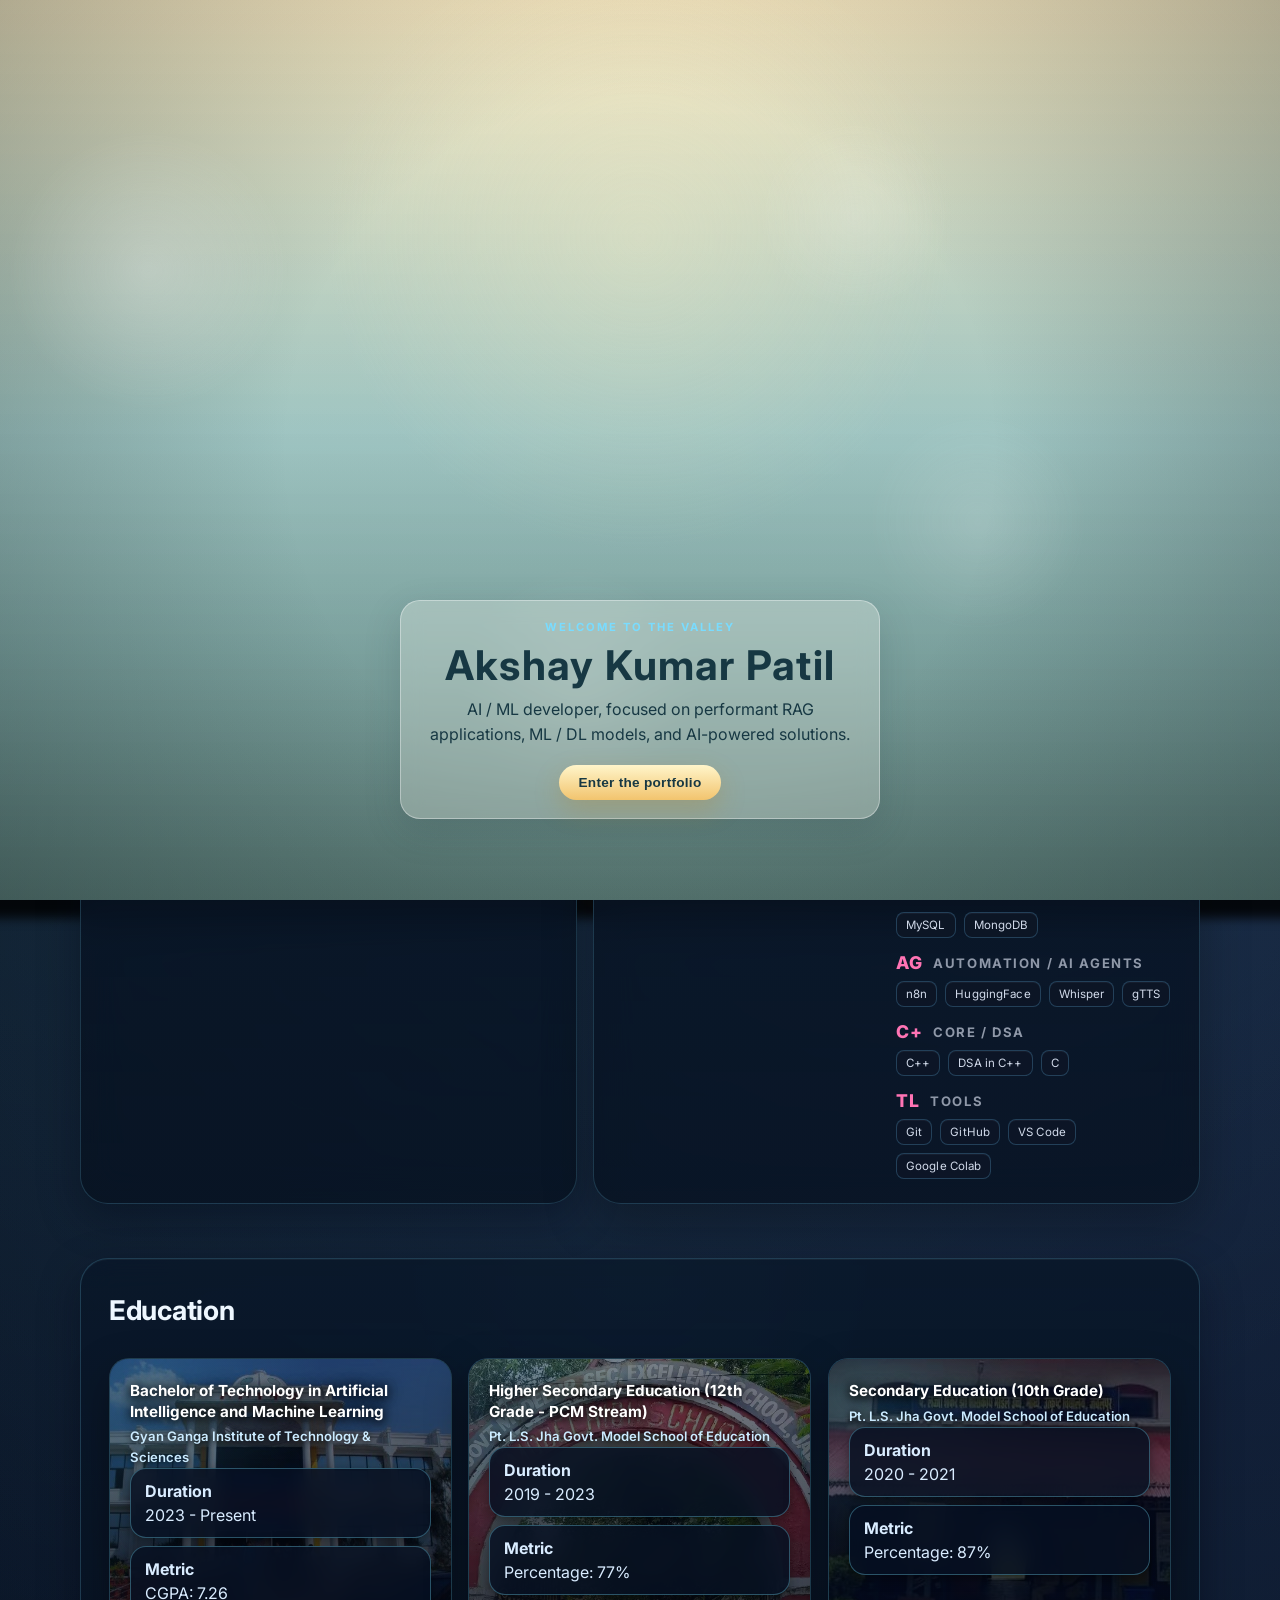
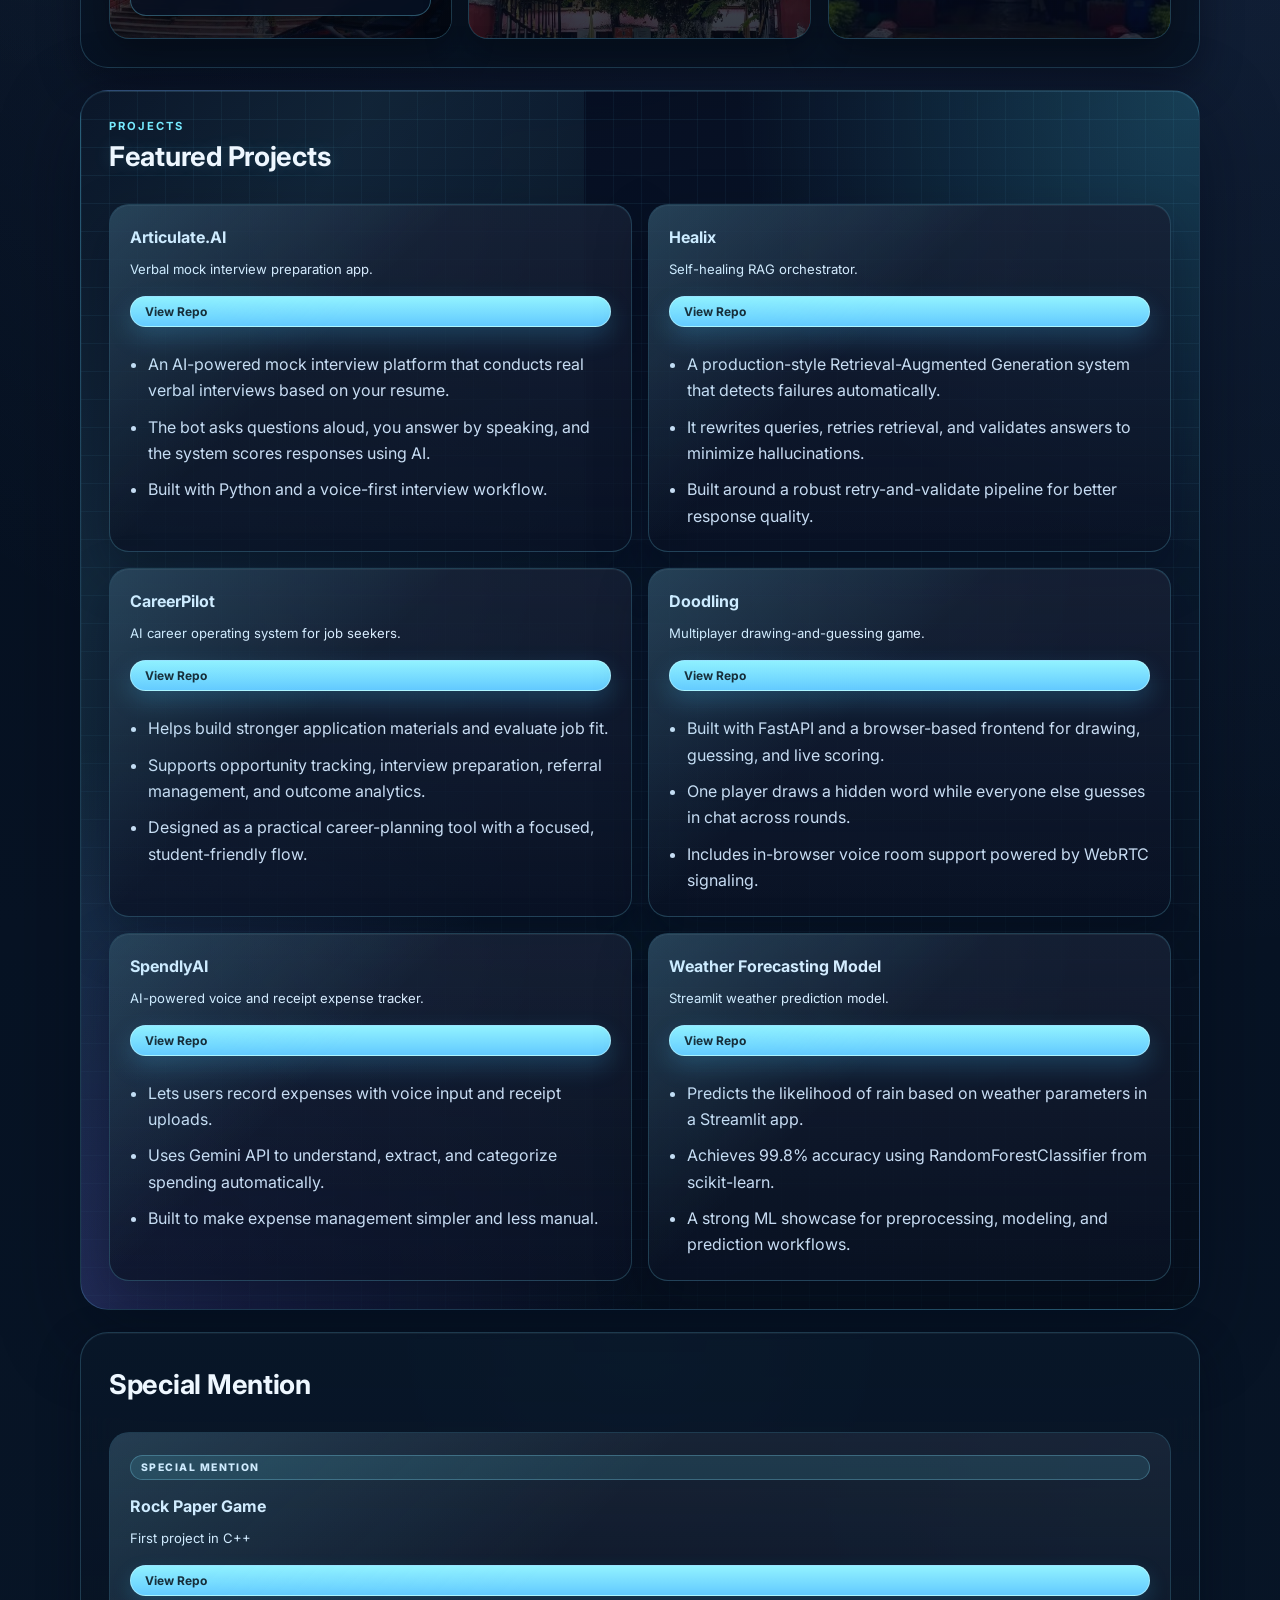
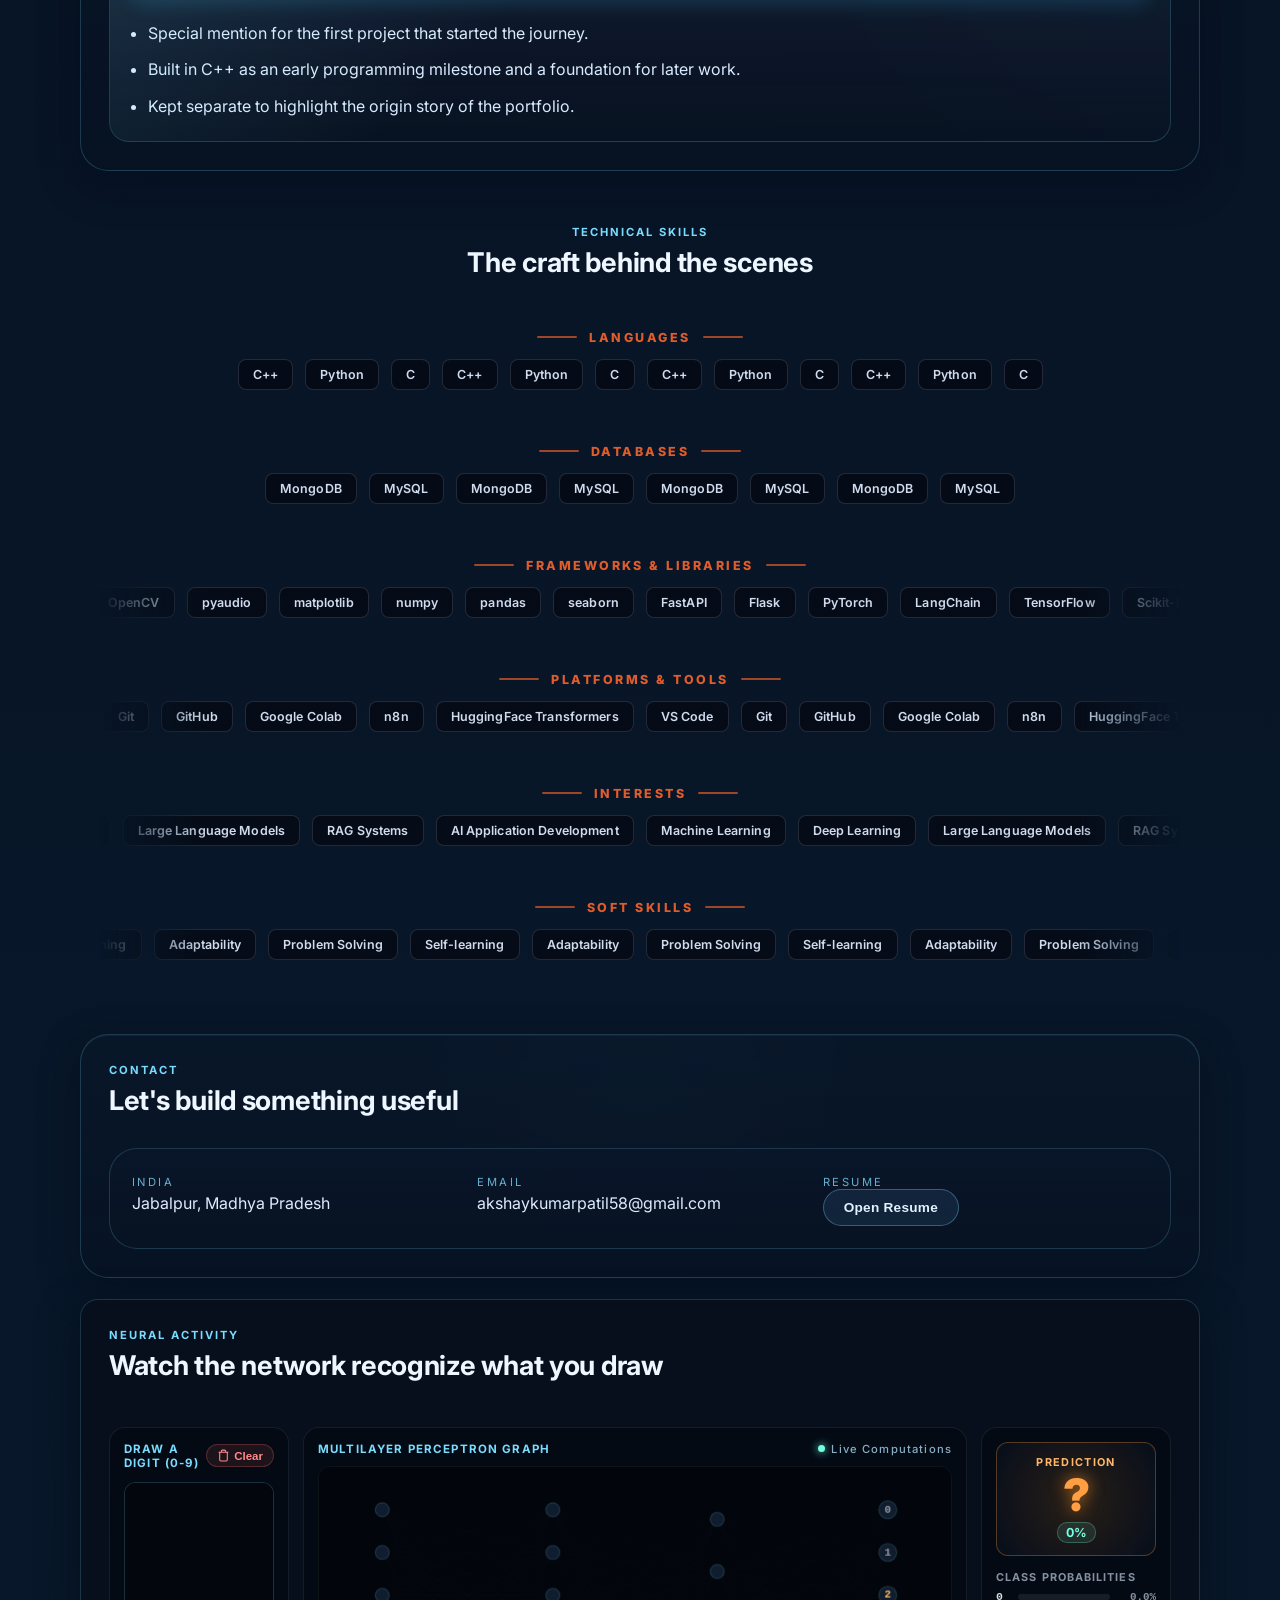
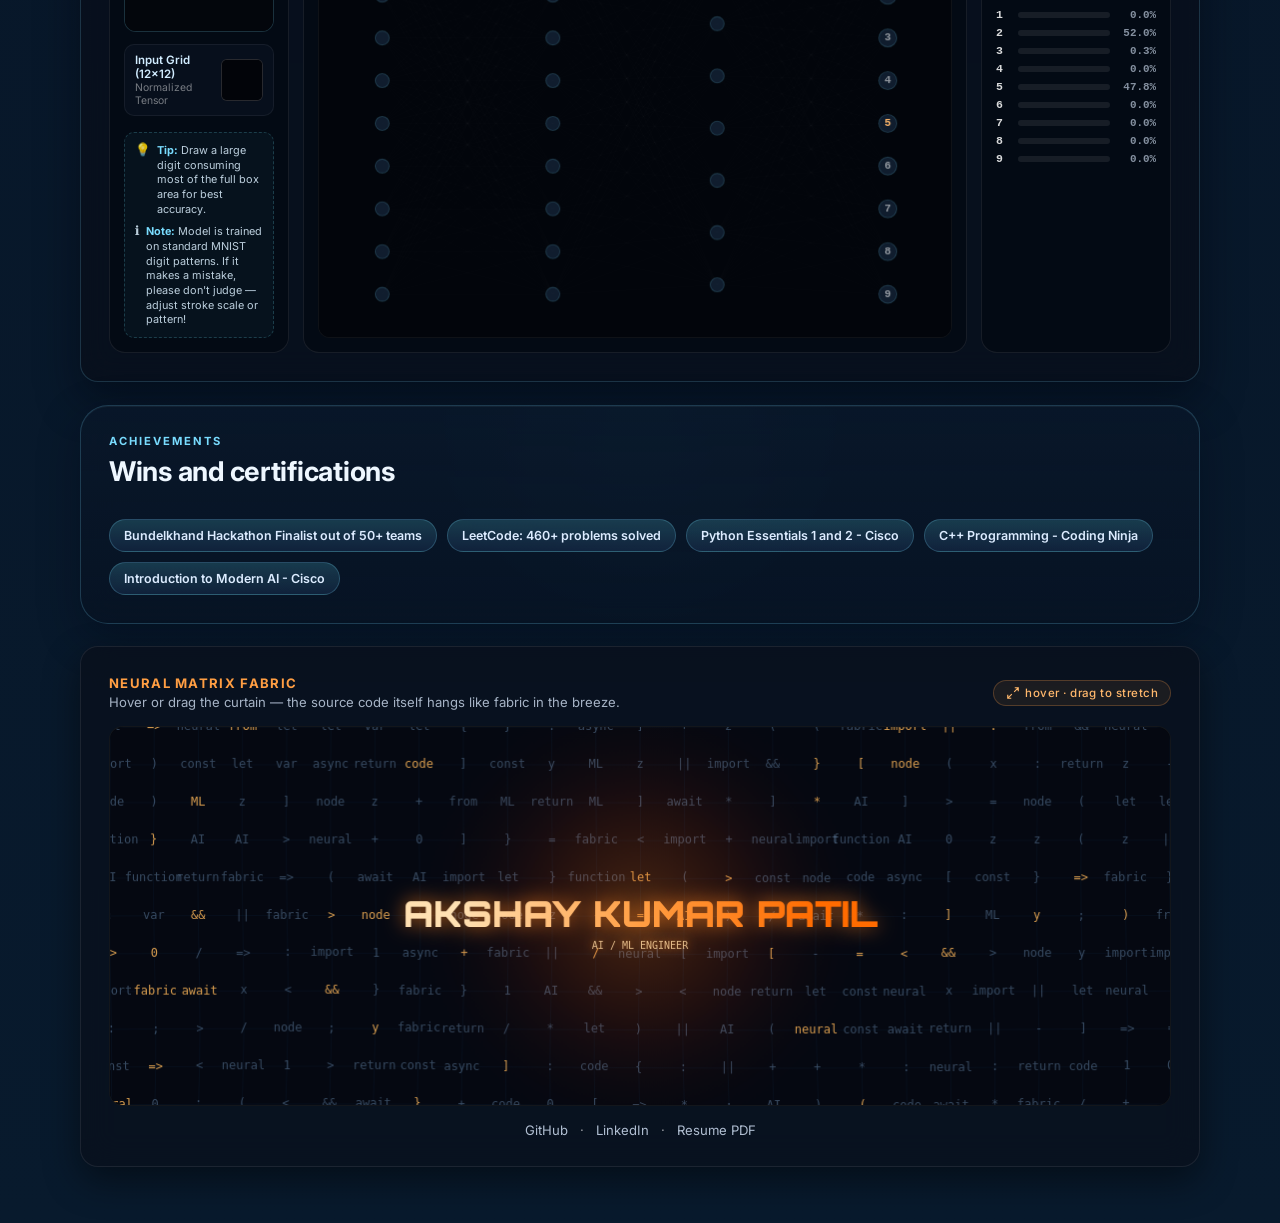
==== templates/index.html @ d46bb84c "feat(template): add Oxanium and Audiowide fonts, update hero layout with embers and full robotic nam" ====
<!DOCTYPE html>
<html lang="en">

<head>
  <meta charset="UTF-8" />
  <meta name="viewport" content="width=device-width, initial-scale=1.0" />
  <title>Akshay Kumar Patil | Ghibli Portfolio</title>
  <meta name="description" content="A Ghibli-inspired responsive portfolio for Akshay Kumar Patil." />
  <link rel="preconnect" href="https://fonts.googleapis.com" />
  <link rel="preconnect" href="https://fonts.gstatic.com" crossorigin />
  <link
    href="https://fonts.googleapis.com/css2?family=Audiowide&family=Inter:wght@400;500;600;700;800;900&family=JetBrains+Mono:wght@400;500;600;700&family=Orbitron:wght@700;800;900&family=Oxanium:wght@600;700;800&family=Space+Mono:ital,wght@0,400;0,700;1,400&display=swap"
    rel="stylesheet" />
  <link rel="stylesheet" href="/static/css/style.css" />
</head>

<body style="--scene-bg: url('{{SCENE_BG_URL}}');">
  <div class="site-bg" aria-hidden="true"></div>
  <div class="site-bg skills-bg" id="skills-bg" aria-hidden="true"></div>
  <div class="wind-trail" id="wind-trail" aria-hidden="true">
    <span class="cursor-glow" id="cursor-glow"></span>
  </div>
  <div class="storm-layer" id="storm-layer" aria-hidden="true">
    <div class="storm-vortex" aria-hidden="true">
      <span></span><span></span><span></span><span></span><span></span>
    </div>
    <div class="storm-alert" role="alertdialog" aria-modal="true" aria-labelledby="storm-title"
      aria-describedby="storm-copy">
      <p class="eyebrow">The valley is restless</p>
      <h2 id="storm-title">A little too much wind</h2>
      <p id="storm-copy">The portfolio has been swept into a playful storm.</p>
      <button class="button primary" id="reset-storm" type="button">Reset everything</button>
    </div>
  </div>
  <div class="opening-screen" id="opening-screen" aria-hidden="false">
    <div class="opening-scene">
      <div class="opening-bg"></div>
      <div class="opening-vignette"></div>
      <div class="floating-particles"></div>
      <div class="opening-copy">
        <p class="eyebrow">Welcome to the valley</p>
        <h1>Akshay Kumar Patil</h1>
        <p>AI / ML developer, focused on performant RAG applications, ML / DL models, and AI-powered solutions.</p>
        <button class="enter-button" id="enter-button" type="button">Enter the portfolio</button>
      </div>
    </div>
  </div>

  <main class="portfolio-shell">
    <header class="hero" id="hero">
      <div class="hero-intro glass reveal">
        <div class="hero-embers" aria-hidden="true">
          <span class="ember ember-1"></span>
          <span class="ember ember-2"></span>
          <span class="ember ember-3"></span>
          <span class="ember ember-4"></span>
          <span class="ember ember-5"></span>
        </div>
        <p class="hero-kicker" id="hero-kicker">AI/ML + RAG BUILDS</p>
        <h1 id="hero-name" class="tech-hero-title"><span class="name-first">Akshay</span> <span class="name-mid">Kumar</span> <span class="name-last">Patil</span></h1>
        <p class="hero-bio" id="hero-bio">I build performant RAG applications, ML/DL models, LLM systems, and practical
          machine learning tools with clean demos, robust architectures, and production-ready workflows.</p>
        <div class="hero-chips tech-chips" id="hero-chips"></div>
        <div class="hero-actions tech-actions">
          <button class="tech-btn" id="view-projects" type="button">View Projects</button>
          <button class="tech-btn resume-btn" id="open-resume" type="button"><span class="btn-arrow">↓</span>
            Resume</button>
          <button class="tech-btn" id="contact-me" type="button">Contact Me</button>
        </div>
        <div class="hero-identity-reveal" id="hero-identity-reveal"
          aria-label="Move the pointer across the robot to reveal Akshay">
          <img class="hero-person-image" src="/static/img/hero-akshay-cutout.png" alt="Akshay Kumar Patil" />
          <img class="hero-robot-image" src="/static/img/hero-robot.png" alt="" aria-hidden="true" />
          <span class="hero-reveal-label" aria-hidden="true">Reveal Akshay</span>
        </div>
      </div>

      <div class="hero-panels">
        <section class="hero-stats glass reveal">
          <div class="panel-head">
            <p class="eyebrow">Snapshot</p>
            <h3>At a glance</h3>
          </div>
          <div class="metric-grid" id="hero-metrics"></div>
        </section>

        <section class="hero-analytics glass reveal">
          <div class="panel-head">
            <p class="eyebrow">Analytics & Skills</p>
            <h3>Domain Mastery</h3>
          </div>
          <div class="analytics-layout">
            <div class="competency-map" aria-label="8D competency mapping chart">
              <svg viewBox="0 0 320 320" role="img" aria-labelledby="competency-title competency-description">
                <title id="competency-title">8D competency mapping</title>
                <desc id="competency-description">An abstract radar map representing Akshay's technical competency
                  areas.</desc>
                <g class="map-grid">
                  <circle cx="160" cy="160" r="112"></circle>
                  <circle cx="160" cy="160" r="84"></circle>
                  <circle cx="160" cy="160" r="56"></circle>
                  <circle cx="160" cy="160" r="28"></circle>
                  <path d="M160 48V272M48 160H272M81 81L239 239M239 81L81 239"></path>
                </g>
                <polygon class="map-area" points="160,58 232,88 260,160 229,228 160,258 89,225 58,160 90,91"></polygon>
                <polygon class="map-line" points="160,58 232,88 260,160 229,228 160,258 89,225 58,160 90,91"></polygon>
                <g class="map-points">
                  <circle cx="160" cy="58" r="4"></circle>
                  <circle cx="232" cy="88" r="4"></circle>
                  <circle cx="260" cy="160" r="4"></circle>
                  <circle cx="229" cy="228" r="4"></circle>
                  <circle cx="160" cy="258" r="4"></circle>
                  <circle cx="89" cy="225" r="4"></circle>
                  <circle cx="58" cy="160" r="4"></circle>
                  <circle cx="90" cy="91" r="4"></circle>
                </g>
              </svg>
              <p><span class="map-signal">*</span> 8D COMPETENCY MAPPING</p>
            </div>
            <div class="domain-mastery" id="domain-mastery"></div>
          </div>
        </section>
      </div>
    </header>

    <section class="section glass reveal">
      <div class="section-heading">
        <h3>Education</h3>
      </div>
      <div class="cards grid-3" id="education-grid"></div>
    </section>

    <section class="section glass reveal futuristic-projects" id="projects-section">
      <div class="section-heading">
        <p class="eyebrow">Projects</p>
        <h3>Featured Projects</h3>
      </div>
      <div class="cards grid-2" id="projects-grid"></div>
    </section>

    <section class="section glass reveal">
      <div class="section-heading">
        <h3>Special Mention</h3>
      </div>
      <div class="special-project" id="special-project"></div>
    </section>

    <section class="section glass reveal" id="skills-anchor">
      <div class="section-heading">
        <p class="eyebrow">Technical Skills</p>
        <h3>The craft behind the scenes</h3>
      </div>
      <div class="skills-grid" id="skills-grid"></div>
    </section>

    <section class="section glass reveal" id="contact-section">
      <div class="section-heading">
        <p class="eyebrow">Contact</p>
        <h3>Let's build something useful</h3>
      </div>
      <div class="contact-strip">
        <div>
          <p class="card-label">India</p>
          <p>Jabalpur, Madhya Pradesh</p>
        </div>
        <div>
          <p class="card-label">Email</p>
          <p id="contact-email"></p>
        </div>
        <div>
          <p class="card-label">Resume</p>
          <button class="button secondary" id="footer-open-resume" type="button">Open Resume</button>
        </div>
      </div>
    </section>

    <!-- Neural Activity Section -->
    <section class="section neural-activity-section glass reveal" id="neural-activity-section">
      <div class="section-heading">
        <p class="eyebrow">Neural Activity</p>
        <h3>Watch the network recognize what you draw</h3>
      </div>

      <div class="neural-app-container">
        <!-- Left Panel: Drawing Canvas & Downsample Preview -->
        <div class="neural-canvas-panel">
          <div class="canvas-header">
            <span class="canvas-label">DRAW A DIGIT (0-9)</span>
            <button type="button" class="clear-btn" id="neural-clear-btn">
              <svg viewBox="0 0 24 24" width="13" height="13" fill="none" stroke="currentColor" stroke-width="2">
                <path d="M3 6h18M19 6v14a2 2 0 0 1-2 2H7a2 2 0 0 1-2-2V6m3 0V4a2 2 0 0 1 2-2h4a2 2 0 0 1 2 2v2" />
              </svg>
              Clear
            </button>
          </div>
          <div class="canvas-wrapper">
            <canvas id="neural-draw-canvas" width="160" height="160"></canvas>
          </div>
          <div class="downsample-preview-box">
            <div class="downsample-info">
              <span class="downsample-label">Input Grid (12x12)</span>
              <span class="downsample-sub">Normalized Tensor</span>
            </div>
            <canvas id="neural-downsample-canvas" width="48" height="48"></canvas>
          </div>

          <!-- Drawing Guide Note Box -->
          <div class="drawing-guide-note">
            <div class="guide-note-item">
              <span class="guide-icon">💡</span>
              <p><strong>Tip:</strong> Draw a large digit consuming most of the full box area for best accuracy.</p>
            </div>
            <div class="guide-note-item">
              <span class="guide-icon">ℹ️</span>
              <p><strong>Note:</strong> Model is trained on standard MNIST digit patterns. If it makes a mistake, please
                don't judge — adjust stroke scale or pattern!</p>
            </div>
          </div>
        </div>

        <!-- Center Panel: Interactive Real-Time Neural Network Graph -->
        <div class="neural-graph-panel">
          <div class="graph-header">
            <span>MULTILAYER PERCEPTRON GRAPH</span>
            <span class="pulse-indicator"><span class="pulse-dot"></span> Live Computations</span>
          </div>
          <div class="graph-canvas-wrap" id="neural-graph-wrap">
            <canvas id="neural-graph-canvas"></canvas>
            <div class="neural-tooltip" id="neural-tooltip" aria-hidden="true"></div>
          </div>
        </div>

        <!-- Right Panel: Output & Confidence Distribution -->
        <div class="neural-output-panel">
          <div class="output-prediction-card">
            <span class="output-label">PREDICTION</span>
            <div class="prediction-value" id="neural-pred-val">?</div>
            <div class="confidence-badge" id="neural-conf-badge">0%</div>
          </div>

          <div class="probability-bars-wrap">
            <span class="prob-title">CLASS PROBABILITIES</span>
            <div class="prob-list" id="neural-prob-list">
              <!-- Dynamically populated 0-9 probability bars -->
            </div>
          </div>
        </div>
      </div>
    </section>

    <section class="section glass reveal">
      <div class="section-heading">
        <p class="eyebrow">Achievements</p>
        <h3>Wins and certifications</h3>
      </div>
      <div class="badge-row" id="achievements-row"></div>
    </section>
    <section class="section matrix-fabric-section glass reveal" id="matrix-section">
      <div class="matrix-header">
        <div class="matrix-title-group">
          <p class="eyebrow">Neural Matrix Fabric</p>
          <p class="matrix-desc">Hover or drag the curtain — the source code itself hangs like fabric in the breeze.</p>
        </div>
        <div class="matrix-badge">
          <svg class="matrix-badge-icon" viewBox="0 0 24 24" width="14" height="14" fill="none" stroke="currentColor"
            stroke-width="2">
            <path d="M15 3h6v6M14 10l6-6M9 21H3v-6M10 14l-6 6" />
          </svg>
          <span>hover &middot; drag to stretch</span>
        </div>
      </div>

      <div class="matrix-canvas-card">
        <canvas id="matrix-fabric-canvas"></canvas>
      </div>

      <footer class="matrix-footer">
        <p class="footer-links">
          <a id="footer-github" href="#" target="_blank" rel="noreferrer">GitHub</a>
          <span>&middot;</span>
          <a id="footer-linkedin" href="#" target="_blank" rel="noreferrer">LinkedIn</a>
          <span>&middot;</span>
          <a id="footer-resume" href="#" target="_blank" rel="noreferrer">Resume PDF</a>
        </p>
      </footer>
    </section>

  </main>

  <div class="resume-modal" id="resume-modal" aria-hidden="true">
    <div class="resume-backdrop" id="resume-backdrop"></div>
    <section class="resume-card" role="dialog" aria-modal="true" aria-label="Resume preview">
      <div class="resume-toolbar">
        <div>
          <p class="eyebrow">Resume Preview</p>
          <h3>Akshay Kumar Patil</h3>
        </div>
        <button class="button secondary" id="close-resume" type="button">Close</button>
      </div>
      <iframe class="resume-frame" src="/static/resume/Akshay_updated_resume_main.pdf"
        title="Akshay Kumar Patil Resume"></iframe>
    </section>
  </div>

  <script src="/static/js/main.js"></script>
</body>

</html>
---- static/css/style.css ----
:root {
  --sky-1: #08111f;
  --sky-2: #0b1f35;
  --sky-3: #12385c;
  --ink: #dcecff;
  --surface: rgba(11, 28, 48, 0.42);
  --surface-strong: rgba(15, 38, 64, 0.58);
  --border: rgba(145, 225, 255, 0.24);
  --shadow: 0 14px 40px rgba(3, 8, 20, 0.38);
  --accent: #70e8ff;
  --accent-2: #79a7ff;
  --accent-3: #73ffe1;
  --scene-bg: url("/static/img/opening-ghibli.png");
  --display-font: 'Inter', 'Segoe UI', system-ui, sans-serif;
  --body-font: 'Inter', 'Segoe UI', system-ui, sans-serif;
}

* {
  box-sizing: border-box;
}

html {
  scroll-behavior: smooth;
}

body {
  margin: 0;
  color: var(--ink);
  font-family: var(--body-font);
  background:
    radial-gradient(circle at 20% 0%, rgba(115, 255, 234, 0.12), rgba(115, 255, 234, 0) 28%),
    radial-gradient(circle at 88% 12%, rgba(108, 160, 255, 0.18), rgba(108, 160, 255, 0) 34%),
    linear-gradient(180deg, #050b17 0%, #071324 42%, #081a2d 100%);
  min-height: 100vh;
  overflow-x: hidden;
}

.site-bg {
  position: fixed;
  inset: 0;
  z-index: -2;
  background:
    linear-gradient(180deg, rgba(2, 12, 22, 0.22), rgba(3, 9, 18, 0.70)),
    var(--scene-bg) center center / cover no-repeat;
  transform: scale(1.04);
  filter: saturate(0.82) contrast(1.1) brightness(0.52) hue-rotate(188deg) blur(5px);
}

.site-bg::after {
  content: "";
  position: absolute;
  inset: 0;
  background:
    radial-gradient(circle at 18% 18%, rgba(117, 234, 255, 0.22), rgba(117, 234, 255, 0) 24%),
    radial-gradient(circle at 80% 20%, rgba(132, 124, 255, 0.20), rgba(132, 124, 255, 0) 30%),
    radial-gradient(circle at 55% 78%, rgba(46, 255, 210, 0.10), rgba(46, 255, 210, 0) 28%),
    linear-gradient(180deg, rgba(4, 18, 34, 0.14), rgba(3, 9, 18, 0.42));
}

.skills-bg {
  z-index: -1;
  opacity: 0 !important;
  pointer-events: none;
}

a {
  color: inherit;
  text-decoration: none;
}

.portfolio-shell {
  width: min(1080px, calc(100vw - 48px));
  margin: 0 auto;
  padding: 24px 0 40px;
  position: relative;
  z-index: 3;
}

.opening-screen {
  position: fixed;
  inset: 0;
  z-index: 20;
  background: linear-gradient(180deg, #f9e7bc 0%, #b6ded9 48%, #7a9f95 100%);
  transition: opacity 900ms ease, transform 900ms ease, visibility 900ms ease;
}

.opening-screen.hide {
  opacity: 0;
  visibility: hidden;
  pointer-events: none;
  transform: scale(1.03);
}

.opening-scene {
  position: relative;
  width: 100%;
  height: 100%;
  overflow: hidden;
  isolation: isolate;
}

.opening-bg,
.opening-vignette,
.floating-particles,
.opening-copy {
  position: absolute;
}

.opening-bg {
  inset: 0;
  background: var(--scene-bg) center center / cover no-repeat;
  transform: scale(1.08);
  animation: sceneDrift 18s ease-in-out infinite alternate;
}

.opening-bg::before {
  content: "";
  position: absolute;
  inset: 0;
  background:
    radial-gradient(circle at 50% 28%, rgba(255, 243, 202, 0.28), rgba(255, 243, 202, 0) 32%),
    linear-gradient(180deg, rgba(255, 250, 235, 0.10), rgba(23, 56, 67, 0.24) 72%, rgba(10, 25, 30, 0.34));
  mix-blend-mode: screen;
}

.opening-vignette {
  inset: 0;
  background: radial-gradient(circle at center, rgba(255,255,255,0) 45%, rgba(15,31,35,0.30) 100%);
}

.floating-particles {
  left: -10%;
  right: -10%;
  bottom: 0;
  height: 100%;
  background:
    radial-gradient(circle at 18% 30%, rgba(255,255,255,0.42), rgba(255,255,255,0) 10%),
    radial-gradient(circle at 64% 24%, rgba(255,255,255,0.28), rgba(255,255,255,0) 8%),
    radial-gradient(circle at 72% 58%, rgba(255,255,255,0.24), rgba(255,255,255,0) 9%),
    radial-gradient(circle at 46% 76%, rgba(255,255,255,0.20), rgba(255,255,255,0) 11%);
  opacity: 0.55;
  filter: blur(2px);
  animation: particleDrift 14s linear infinite;
}

.opening-copy {
  left: 50%;
  bottom: 9%;
  transform: translateX(-50%);
  width: min(70vw, 480px);
  padding: 18px 20px;
  text-align: center;
  color: #173843;
  background: rgba(255, 253, 244, 0.28);
  border: 1px solid rgba(255,255,255,0.36);
  border-radius: 20px;
  backdrop-filter: blur(10px);
  box-shadow: 0 12px 36px rgba(37, 63, 68, 0.18);
  animation: copyFloat 6s ease-in-out infinite;
}

.opening-copy h1 {
  margin: 4px 0 7px;
  font-family: var(--display-font);
  font-size: clamp(1.3rem, 3.2vw, 2.8rem);
  letter-spacing: 0.03em;
}

.opening-copy p {
  margin: 0 auto;
  max-width: 56ch;
  line-height: 1.55;
}

.eyebrow {
  margin: 0;
  text-transform: uppercase;
  letter-spacing: 0.18em;
  font-size: 0.7rem;
  font-weight: 700;
  color: #79dcff;
}

.enter-button,
.button {
  border: 0;
  border-radius: 999px;
  padding: 10px 20px;
  font-size: 0.85rem;
  font-weight: 700;
  letter-spacing: 0.02em;
  cursor: pointer;
  display: inline-flex;
  align-items: center;
  justify-content: center;
  transition: transform 180ms ease, box-shadow 180ms ease, background 180ms ease;
}

.enter-button {
  margin-top: 18px;
  color: #173843;
  background: linear-gradient(180deg, #fff5ca, #f2c46e);
  box-shadow: 0 10px 26px rgba(183, 131, 38, 0.3);
}

.button:hover,
.enter-button:hover {
  transform: translateY(-2px);
}

.glass {
  background:
    linear-gradient(180deg, rgba(9, 23, 41, 0.88), rgba(7, 18, 34, 0.74)),
    radial-gradient(circle at top, rgba(95, 224, 255, 0.10), rgba(95, 224, 255, 0) 38%);
  border: 1px solid rgba(123, 221, 255, 0.20);
  box-shadow:
    var(--shadow),
    inset 0 1px 0 rgba(213, 249, 255, 0.05);
  backdrop-filter: blur(16px);
}

.wind-trail {
  position: fixed;
  inset: 0;
  z-index: 1;
  pointer-events: none;
  overflow: hidden;
}

.wind-streak,
.wind-leaf,
.cursor-glow {
  position: absolute;
  left: var(--x);
  top: var(--y);
  transform-origin: center;
  will-change: transform, opacity, filter;
  mix-blend-mode: screen;
}

.cursor-glow {
  width: 124px;
  height: 124px;
  border-radius: 999px;
  background:
    radial-gradient(circle at center, rgba(255, 238, 173, 0.68), rgba(255, 196, 112, 0.42) 28%, rgba(255, 146, 72, 0.20) 52%, rgba(255, 146, 72, 0) 76%);
  filter: blur(15px);
  opacity: 0;
  transform: translate(-50%, -50%) scale(0.8);
  transition:
    opacity 220ms ease,
    transform 180ms ease;
}

.cursor-glow.active {
  opacity: 1;
  transform: translate(-50%, -50%) scale(1);
}

.wind-streak {
  width: var(--len);
  height: 1px;
  border-radius: 999px;
  background: linear-gradient(90deg, rgba(255, 255, 255, 0), rgba(255, 255, 255, 0.72), rgba(255, 255, 255, 0.04));
  filter: blur(0.15px) drop-shadow(0 0 4px rgba(255, 255, 255, 0.14));
  mix-blend-mode: screen;
  animation: streakDrift var(--dur) ease-out forwards;
}

.wind-leaf {
  width: var(--leaf-size);
  height: calc(var(--leaf-size) * 0.62);
  border-radius: 100% 0 100% 55%;
  background:
    radial-gradient(circle at 30% 30%, rgba(255, 255, 255, 0.5), rgba(255, 255, 255, 0) 28%),
    linear-gradient(135deg, rgba(191, 220, 138, 0.95), rgba(120, 156, 78, 0.82));
  box-shadow: 0 0 10px rgba(179, 215, 125, 0.16);
  opacity: 0.72;
  animation: leafDrift var(--dur) ease-out forwards;
}

.wind-leaf::before {
  content: "";
  position: absolute;
  left: 50%;
  top: 12%;
  width: 1px;
  height: 80%;
  background: rgba(255, 255, 255, 0.38);
  transform: translateX(-50%) rotate(20deg);
  opacity: 0.35;
}

.storm-layer {
  position: fixed;
  inset: 0;
  z-index: 30;
  display: grid;
  place-items: center;
  overflow: hidden;
  pointer-events: none;
  visibility: hidden;
  opacity: 0;
  background: radial-gradient(circle at 50% 52%, rgba(14, 31, 40, 0.08), rgba(8, 20, 29, 0.52));
  transition: opacity 300ms ease, visibility 300ms ease;
}

.storm-layer.active {
  visibility: visible;
  opacity: 1;
}

.storm-vortex {
  position: absolute;
  left: 50%;
  top: 50%;
  width: min(72vw, 760px);
  height: min(72vw, 760px);
  transform: translate(-50%, -50%);
  opacity: 0;
  filter: blur(0.3px);
}

.storm-layer.active .storm-vortex {
  opacity: 1;
  animation: vortexPulse 2.4s ease-in-out infinite;
}

.storm-vortex span {
  position: absolute;
  left: 50%;
  top: 50%;
  width: 78%;
  height: 16%;
  border: 1px solid rgba(232, 247, 242, 0.42);
  border-left-color: rgba(255, 220, 148, 0.72);
  border-radius: 50%;
  box-shadow: 0 0 18px rgba(191, 230, 220, 0.18);
  transform: translate(-50%, -50%) rotate(var(--ring-rotation)) scaleY(var(--ring-scale));
  animation: vortexSpin 1.7s linear infinite;
}

.storm-vortex span:nth-child(1) { --ring-rotation: 2deg; --ring-scale: 0.55; width: 46%; }
.storm-vortex span:nth-child(2) { --ring-rotation: 38deg; --ring-scale: 0.72; animation-delay: -0.35s; }
.storm-vortex span:nth-child(3) { --ring-rotation: 82deg; --ring-scale: 0.88; animation-delay: -0.7s; }
.storm-vortex span:nth-child(4) { --ring-rotation: 126deg; --ring-scale: 1; animation-delay: -1.05s; }
.storm-vortex span:nth-child(5) { --ring-rotation: 168deg; --ring-scale: 0.7; width: 92%; animation-delay: -1.4s; }

.storm-alert {
  position: relative;
  z-index: 2;
  width: min(90vw, 420px);
  padding: 28px;
  color: #173843;
  text-align: center;
  background: rgba(255, 250, 230, 0.84);
  border: 1px solid rgba(255, 255, 255, 0.7);
  border-radius: 26px;
  box-shadow: 0 24px 80px rgba(4, 19, 27, 0.36);
  backdrop-filter: blur(16px) saturate(120%);
  opacity: 0;
  transform: translateY(24px) scale(0.94);
  pointer-events: none;
}

.storm-layer.ready .storm-alert {
  pointer-events: auto;
  animation: stormAlertIn 600ms cubic-bezier(0.22, 1, 0.36, 1) forwards;
}

.storm-alert h2 {
  margin: 8px 0;
  font-family: var(--display-font);
  font-size: clamp(1.7rem, 4vw, 2.5rem);
}

.storm-alert p:not(.eyebrow) {
  margin: 0 0 18px;
  line-height: 1.6;
}

body.storm-active .portfolio-shell {
  pointer-events: none;
}

.storm-piece {
  transform-origin: center;
  will-change: transform, filter, opacity;
}

body.storm-active .storm-piece {
  animation: stormScatter var(--storm-duration) cubic-bezier(0.12, 0.72, 0.18, 1) var(--storm-delay) both;
}

body.storm-resetting .storm-piece {
  animation: stormReturn 700ms cubic-bezier(0.22, 1, 0.36, 1) both;
}

body.screen-blink::after {
  content: "";
  position: fixed;
  inset: 0;
  z-index: 60;
  pointer-events: none;
  background: rgba(255, 250, 219, 0.92);
  animation: screenBlink 700ms ease-out forwards;
}

@keyframes streakDrift {
  0% {
    opacity: 0;
    transform: translate(-50%, -50%) rotate(var(--angle)) scaleX(0.18) translateX(0) translateY(0);
  }
  18% {
    opacity: 0.62;
  }
  58% {
    opacity: 0.36;
    transform: translate(-50%, -50%) rotate(var(--angle)) scaleX(0.9) translateX(calc(var(--travel) * 0.52)) translateY(var(--sway));
  }
  100% {
    opacity: 0;
    transform: translate(-50%, -50%) rotate(var(--angle)) scaleX(1) translateX(var(--travel)) translateY(0);
  }
}

@keyframes leafDrift {
  0% {
    opacity: 0;
    transform: translate(-50%, -50%) rotate(var(--leaf-rot)) scale(0.72);
  }
  18% {
    opacity: 0.88;
  }
  100% {
    opacity: 0;
    transform: translate(calc(-50% + var(--leaf-dx)), calc(-50% + var(--leaf-dy))) rotate(calc(var(--leaf-rot) + 220deg)) scale(0.92);
  }
}

@keyframes vortexPulse {
  0%, 100% { transform: translate(-50%, -50%) scale(0.82); opacity: 0.58; }
  50% { transform: translate(-50%, -50%) scale(1.08); opacity: 0.92; }
}

@keyframes vortexSpin {
  from { margin-left: -2%; transform: translate(-50%, -50%) rotate(var(--ring-rotation)) scaleY(var(--ring-scale)); }
  to { margin-left: 2%; transform: translate(-50%, -50%) rotate(calc(var(--ring-rotation) + 360deg)) scaleY(var(--ring-scale)); }
}

@keyframes stormScatter {
  0% { transform: translate3d(0, 0, 0) rotate(0deg) scale(1); filter: blur(0); opacity: 1; }
  38% { transform: translate3d(calc(var(--storm-x) * 0.52), calc(var(--storm-y) * 0.52), 0) rotate(calc(var(--storm-rotation) * 0.55)) scale(1.02); filter: blur(0.5px); opacity: 0.94; }
  100% { transform: translate3d(var(--storm-x), var(--storm-y), 0) rotate(var(--storm-rotation)) scale(var(--storm-scale)); filter: blur(1px); opacity: 0.76; }
}

@keyframes stormReturn {
  0% { transform: translate3d(var(--storm-x), var(--storm-y), 0) rotate(var(--storm-rotation)) scale(var(--storm-scale)); filter: blur(1px); opacity: 0.76; }
  100% { transform: translate3d(0, 0, 0) rotate(0deg) scale(1); filter: blur(0); opacity: 1; }
}

@keyframes stormAlertIn {
  from { opacity: 0; transform: translateY(24px) scale(0.94); }
  to { opacity: 1; transform: translateY(0) scale(1); }
}

@keyframes screenBlink {
  0% { opacity: 0; }
  20% { opacity: 1; }
  48% { opacity: 0.34; }
  70% { opacity: 0.78; }
  100% { opacity: 0; }
}

.hero {
  display: grid;
  gap: 16px;
  padding: 16px 0 24px;
  align-items: start;
}

.hero-panels {
  display: grid;
  grid-template-columns: 0.92fr 1.08fr;
  gap: 14px;
  align-items: stretch;
}

.hero-text,
.hero-card,
.section,
.footer {
  border-radius: 28px;
}

.hero-text {
  padding: 34px 26px;
  min-height: 320px;
}

.hero-intro,
.hero-stats,
.hero-analytics,
.contact-strip {
  border-radius: 28px;
}

.hero-intro {
  position: relative;
  padding: 24px 26px;
  overflow: hidden;
  display: grid;
  gap: 6px;
  align-content: start;
  justify-items: start;
  background:
    linear-gradient(180deg, rgba(10, 25, 44, 0.90), rgba(8, 19, 34, 0.78)),
    radial-gradient(circle at top left, rgba(101, 222, 255, 0.16), rgba(101, 222, 255, 0) 34%);
  border: 1px solid rgba(122, 221, 255, 0.22);
  backdrop-filter: blur(20px) saturate(130%);
  box-shadow: var(--shadow);
  color: #def1ff;
}

.hero-intro::before {
  content: "";
  position: absolute;
  inset: 0;
  background:
    radial-gradient(circle at 0% 0%, rgba(111, 229, 255, 0.20), rgba(111, 229, 255, 0) 32%),
    radial-gradient(circle at 100% 100%, rgba(120, 116, 255, 0.16), rgba(120, 116, 255, 0) 30%);
  pointer-events: none;
}

.hero-intro > * {
  position: relative;
  z-index: 1;
}

/* hero identity reveal — hidden below 1200px, activated by desktop media query */
.hero-identity-reveal {
  display: none;
  --reveal-x: 50%;
  --reveal-y: 50%;
  --reveal-size: 0px;
}

.hero-person-image {
  clip-path: circle(var(--reveal-size) at var(--reveal-x) var(--reveal-y));
  transition: clip-path 0.14s ease;
}

.hero-identity-reveal.is-revealing .hero-reveal-label {
  opacity: 0;
}

.hero-kicker {
  margin: 0;
  font-size: 1.08rem;
  line-height: 1.4;
  letter-spacing: 0.02em;
  text-transform: none;
  font-weight: 600;
  color: rgba(217, 241, 255, 0.76);
}

.hero-intro h1 {
  margin: 4px 0 2px;
  font-family: var(--display-font);
  font-size: clamp(1.6rem, 3vw, 2.6rem);
  line-height: 1.05;
  letter-spacing: -0.01em;
  font-weight: 800;
  max-width: 100%;
  text-wrap: balance;
}

.hero-intro h2 {
  margin: 0 0 4px;
  font-size: clamp(0.82rem, 1.2vw, 0.95rem);
  line-height: 1.55;
  font-weight: 500;
  max-width: 38ch;
  color: rgba(220, 240, 255, 0.8);
}

.hero-chips {
  display: flex;
  flex-wrap: wrap;
  gap: 6px;
  margin-top: 6px;
}

.hero-chip {
  padding: 5px 12px;
  border-radius: 999px;
  background: rgba(93, 179, 255, 0.10);
  border: 1px solid rgba(126, 220, 255, 0.24);
  font-size: 0.72rem;
  font-weight: 600;
}

.hero-actions {
  display: flex;
  flex-wrap: wrap;
  gap: 8px;
  margin-top: 8px;
}

.hero-panels .glass {
  background:
    linear-gradient(180deg, rgba(9, 22, 40, 0.90), rgba(7, 17, 31, 0.78)),
    radial-gradient(circle at top, rgba(95, 224, 255, 0.10), rgba(95, 224, 255, 0) 42%);
  border: 1px solid rgba(123, 221, 255, 0.18);
  backdrop-filter: blur(18px) saturate(120%);
}

.hero-text h2,
.section-heading h3,
.hero-card h3 {
  margin: 10px 0 12px;
  font-family: var(--display-font);
  line-height: 1.06;
}

.hero-text h2 {
  font-size: clamp(2rem, 4.4vw, 4.1rem);
  max-width: 12ch;
  letter-spacing: 0.01em;
}

.hero-summary {
  max-width: 52ch;
  font-size: 0.82rem;
  line-height: 1.65;
  margin: 2px 0 0;
  padding-left: 1rem;
  display: grid;
  gap: 3px;
  list-style: disc;
  list-style-position: outside;
  color: rgba(220, 240, 255, 0.75);
}

.hero-summary li {
  padding-left: 0.15rem;
  display: list-item;
}

.hero-summary li::marker {
  color: rgba(112, 232, 255, 0.5);
  font-size: 0.85em;
}

.button.primary {
  color: #071722;
  background: linear-gradient(180deg, #93f5ff, #62cbff);
}

.button.secondary {
  color: #dff2ff;
  background: rgba(97, 182, 255, 0.10);
  border: 1px solid rgba(132, 220, 255, 0.32);
}

.hero-card {
  padding: 24px;
  display: flex;
  flex-direction: column;
  justify-content: space-between;
}

.card-label {
  margin: 0;
  text-transform: uppercase;
  letter-spacing: 0.22em;
  font-size: 0.7rem;
  color: rgba(129, 221, 255, 0.78);
}

.hero-meta {
  margin: 0;
  display: grid;
  gap: 18px;
}

.hero-meta dt {
  font-size: 0.76rem;
  text-transform: uppercase;
  letter-spacing: 0.2em;
  opacity: 0.7;
}

.hero-meta dd {
  margin: 6px 0 0;
  font-size: 1.02rem;
  line-height: 1.5;
}

.section {
  margin-top: 16px;
  padding: 22px;
  display: grid;
  align-content: start;
}

.section-heading {
  margin-bottom: 14px;
}

.section-heading h3 {
  font-size: clamp(1.2rem, 2.2vw, 1.7rem);
  color: #eef7ff;
  font-weight: 700;
  letter-spacing: -0.01em;
}

/* ── Technical Skills section: no bg card, centered ── */
#skills-anchor {
  background: none !important;
  border: none !important;
  box-shadow: none !important;
  backdrop-filter: none !important;
  padding: 32px 0;
}

#skills-anchor .section-heading {
  text-align: center;
}

#skills-anchor .section-heading .eyebrow {
  justify-content: center;
  display: flex;
}

#skills-anchor .skill-group h4 {
  text-align: center;
  padding-left: 0;
  border-left: none;
  position: relative;
  display: flex;
  align-items: center;
  justify-content: center;
  gap: 12px;
}

#skills-anchor .skill-group h4::before,
#skills-anchor .skill-group h4::after {
  content: "";
  flex: 1;
  max-width: 40px;
  height: 2px;
  background: #e05c2a;
  border-radius: 2px;
  opacity: 0.7;
}

.futuristic-projects {
  position: relative;
  overflow: hidden;
  background:
    radial-gradient(circle at top right, rgba(76, 219, 255, 0.22), rgba(76, 219, 255, 0) 28%),
    radial-gradient(circle at bottom left, rgba(119, 103, 255, 0.20), rgba(119, 103, 255, 0) 34%),
    linear-gradient(160deg, rgba(5, 11, 30, 0.94), rgba(10, 26, 46, 0.86) 52%, rgba(6, 15, 28, 0.94));
  border: 1px solid rgba(110, 214, 255, 0.22);
  box-shadow:
    0 24px 80px rgba(3, 10, 24, 0.42),
    inset 0 1px 0 rgba(173, 243, 255, 0.08);
}

.futuristic-projects::before {
  content: "";
  position: absolute;
  inset: 0;
  background:
    linear-gradient(rgba(111, 214, 255, 0.08) 1px, transparent 1px),
    linear-gradient(90deg, rgba(111, 214, 255, 0.06) 1px, transparent 1px);
  background-size: 28px 28px;
  mask-image: linear-gradient(180deg, rgba(0, 0, 0, 0.9), rgba(0, 0, 0, 0.35));
  pointer-events: none;
}

.futuristic-projects::after {
  content: "";
  position: absolute;
  inset: 0;
  background:
    linear-gradient(120deg, rgba(255, 255, 255, 0) 18%, rgba(119, 234, 255, 0.10) 50%, rgba(255, 255, 255, 0) 82%);
  transform: translateX(-55%);
  animation: futureSweep 7.5s linear infinite;
  pointer-events: none;
}

.futuristic-projects > * {
  position: relative;
  z-index: 1;
}

.futuristic-projects .eyebrow {
  color: #77eaff;
}

.futuristic-projects .section-heading h3 {
  color: #eef7ff;
  text-shadow: 0 0 18px rgba(120, 233, 255, 0.16);
}

.futuristic-projects .card {
  background:
    linear-gradient(180deg, rgba(12, 22, 44, 0.86), rgba(10, 18, 36, 0.72)),
    radial-gradient(circle at top, rgba(88, 225, 255, 0.12), rgba(88, 225, 255, 0) 42%);
  border: 1px solid rgba(121, 226, 255, 0.22);
  box-shadow:
    0 20px 50px rgba(2, 6, 20, 0.34),
    inset 0 1px 0 rgba(226, 251, 255, 0.06);
  color: #d9ecff;
}

.futuristic-projects .card::before {
  background:
    linear-gradient(135deg, rgba(117, 225, 255, 0.18), rgba(117, 225, 255, 0) 40%),
    linear-gradient(180deg, rgba(255, 255, 255, 0.04), rgba(255, 255, 255, 0));
}

.futuristic-projects .card h4,
.futuristic-projects .card p,
.futuristic-projects .project-list li {
  color: inherit;
}

.futuristic-projects .repo-link {
  color: #071722;
  background: linear-gradient(180deg, #8ff2ff, #5ec8ff);
  border: 1px solid rgba(197, 250, 255, 0.55);
  box-shadow: 0 10px 24px rgba(63, 194, 255, 0.22);
}

.futuristic-projects .project-list {
  color: #c7dcf3;
}

.cards {
  display: grid;
  gap: 16px;
}

.grid-3 {
  grid-template-columns: repeat(3, minmax(0, 1fr));
}

.grid-2 {
  grid-template-columns: repeat(2, minmax(0, 1fr));
}

.card {
  position: relative;
  padding: 18px 16px;
  border-radius: 18px;
  background:
    linear-gradient(180deg, rgba(11, 22, 42, 0.88), rgba(8, 18, 34, 0.76)),
    radial-gradient(circle at top, rgba(88, 225, 255, 0.10), rgba(88, 225, 255, 0) 40%);
  border: 1px solid rgba(121, 226, 255, 0.20);
  overflow: hidden;
  display: grid;
  align-content: start;
  gap: 8px;
  color: #d9ecff;
}

.card::before {
  content: "";
  position: absolute;
  inset: 0;
  background:
    linear-gradient(135deg, rgba(117, 225, 255, 0.14), rgba(117, 225, 255, 0) 42%),
    linear-gradient(180deg, rgba(255,255,255,0.05), rgba(255,255,255,0));
  pointer-events: none;
}

.card h4 {
  margin: 0 0 4px;
  font-family: var(--display-font);
  font-size: 1rem;
  font-weight: 700;
}

.card p {
  margin: 0;
  font-size: 0.82rem;
  line-height: 1.6;
}

.timeline {
  display: grid;
  gap: 8px;
  margin-top: 12px;
}

.timeline-item {
  padding: 12px 14px;
  border-radius: 16px;
  background: rgba(92, 180, 255, 0.08);
  border: 1px solid rgba(121, 226, 255, 0.16);
}

.timeline-item strong {
  display: block;
  margin-bottom: 4px;
}

.education-card {
  position: relative;
  isolation: isolate;
  background: linear-gradient(180deg, rgba(10, 20, 38, 0.88), rgba(7, 15, 29, 0.94));
  border: 1px solid rgba(121, 226, 255, 0.22);
  box-shadow: 0 16px 40px rgba(0, 0, 0, 0.35);
  transition:
    transform 0.38s cubic-bezier(0.22, 1, 0.36, 1),
    box-shadow 0.38s cubic-bezier(0.22, 1, 0.36, 1),
    border-color 0.3s ease;
  will-change: transform;
}

.education-card-bg {
  position: absolute;
  inset: 0;
  z-index: 0;
  background-size: cover;
  background-position: center center;
  background-repeat: no-repeat;
  opacity: 0.78;
  filter: saturate(1.25) brightness(1.05) contrast(1.05);
  transform: scale(1);
  transition:
    transform 0.55s cubic-bezier(0.22, 1, 0.36, 1),
    opacity 0.4s ease,
    filter 0.4s ease;
  pointer-events: none;
}

.education-card::before {
  content: "";
  position: absolute;
  inset: 0;
  z-index: 1;
  background:
    radial-gradient(circle at 10% 10%, rgba(95, 225, 255, 0.15), transparent 45%),
    linear-gradient(180deg, rgba(6, 15, 30, 0.42) 0%, rgba(4, 10, 22, 0.75) 100%);
  pointer-events: none;
}

.education-card-content {
  position: relative;
  z-index: 2;
  display: flex;
  flex-direction: column;
  justify-content: space-between;
  height: 100%;
}

.education-card h4 {
  font-size: 0.95rem;
  line-height: 1.35;
  color: #ffffff;
  text-shadow: 0 2px 8px rgba(0, 0, 0, 0.95), 0 0 14px rgba(0, 0, 0, 0.9);
}

.education-institution {
  color: #cbebff;
  font-weight: 600;
  margin-bottom: 8px;
  text-shadow: 0 1px 6px rgba(0, 0, 0, 0.95);
}

.education-card .timeline {
  margin-top: auto;
}

.education-card .timeline-item {
  background: rgba(6, 16, 34, 0.84);
  backdrop-filter: blur(10px);
  border: 1px solid rgba(121, 226, 255, 0.32);
  box-shadow: 0 4px 12px rgba(0, 0, 0, 0.4);
  transition: transform 0.3s ease, background 0.3s ease, border-color 0.3s ease;
}

/* Hover transition: scales up smoothly ("comes small large to the user") */
.education-card:hover {
  transform: translateY(-8px) scale(1.035);
  border-color: rgba(121, 226, 255, 0.75);
  box-shadow:
    0 24px 50px rgba(0, 0, 0, 0.65),
    0 0 35px rgba(88, 225, 255, 0.32),
    inset 0 1px 0 rgba(255, 255, 255, 0.2);
}

.education-card:hover .education-card-bg {
  transform: scale(1.10);
  opacity: 0.92;
  filter: saturate(1.35) brightness(1.12) contrast(1.08);
}

.education-card:hover .timeline-item {
  background: rgba(10, 26, 52, 0.90);
  border-color: rgba(121, 226, 255, 0.55);
  transform: translateY(-1px);
}

.project-list {
  margin: 12px 0 0;
  padding-left: 18px;
  display: grid;
  gap: 10px;
}

.repo-link {
  display: inline-flex;
  align-self: start;
  margin-top: 8px;
  margin-bottom: 4px;
  padding: 7px 14px;
  border-radius: 999px;
  color: #071722;
  background: linear-gradient(180deg, #8ff2ff, #5ec8ff);
  border: 1px solid rgba(197, 250, 255, 0.55);
  box-shadow: 0 8px 20px rgba(63, 194, 255, 0.18);
  font-size: 0.75rem;
  font-weight: 700;
  transition: transform 200ms ease, box-shadow 200ms ease;
}

.repo-link:hover {
  transform: translateY(-2px);
  box-shadow: 0 12px 28px rgba(63, 194, 255, 0.28);
}

.panel-head h3 {
  margin: 4px 0 0;
  font-family: var(--display-font);
  font-size: 1.1rem;
  font-weight: 700;
}

.metric-grid {
  display: grid;
  grid-template-columns: repeat(2, minmax(0, 1fr));
  gap: 10px;
  align-items: stretch;
}

.metric-card {
  padding: 12px 14px 10px;
  border-radius: 14px;
  background: linear-gradient(180deg, rgba(11, 24, 44, 0.86), rgba(9, 19, 35, 0.76));
  border: 1px solid rgba(121, 226, 255, 0.18);
  display: flex;
  flex-direction: column;
  justify-content: flex-start;
  gap: 6px;
  min-height: 72px;
  min-width: 0;
}

.hero-stats {
  padding: 18px;
  overflow: hidden;
  display: grid;
  align-content: start;
}

.hero-stats .panel-head {
  margin-bottom: 14px;
}

.hero-stats .panel-head h3 {
  margin-top: 4px;
}

.hero-stats .metric-card {
  min-height: 76px;
  padding: 12px 14px 10px;
}

.hero-stats .metric-value {
  line-height: 0.95;
}

.hero-stats .metric-label {
  display: block;
  max-width: 100%;
  line-height: 1.35;
  overflow-wrap: anywhere;
}

.metric-value {
  font-family: var(--display-font);
  font-size: 1.5rem;
  font-weight: 800;
  line-height: 1;
}

.metric-label {
  font-size: 0.68rem;
  letter-spacing: 0.12em;
  text-transform: uppercase;
  color: rgba(158, 220, 255, 0.82);
  line-height: 1.25;
}

.hero-analytics {
  padding: 16px 18px 14px;
  display: grid;
  align-content: start;
  background:
    radial-gradient(circle at top left, rgba(96, 227, 255, 0.14), rgba(255,255,255,0) 26%),
    linear-gradient(180deg, rgba(8, 18, 35, 0.94), rgba(6, 13, 26, 0.88));
  border: 1px solid rgba(121, 226, 255, 0.14);
  color: #c9d2e1;
  box-shadow: 0 20px 50px rgba(0, 0, 0, 0.28);
}

.hero-analytics .panel-head {
  display: flex;
  align-items: baseline;
  justify-content: space-between;
  gap: 18px;
  padding-bottom: 12px;
  border-bottom: 1px solid rgba(103, 117, 153, 0.30);
}

.hero-analytics .panel-head .eyebrow {
  color: #a8b1c5;
}

.hero-analytics .panel-head h3 {
  margin: 0;
  color: #dce4f2;
  font-size: clamp(1rem, 1.8vw, 1.3rem);
  font-weight: 700;
}

.analytics-layout {
  display: grid;
  grid-template-columns: minmax(220px, 0.86fr) minmax(0, 1.14fr);
  gap: 14px;
  margin-top: 12px;
  align-items: start;
}

.competency-map {
  min-height: 260px;
  display: grid;
  place-items: center;
  align-content: center;
  padding: 14px;
  width: 100%;
  border: 1px solid rgba(72, 86, 120, 0.56);
  background: radial-gradient(circle at center, rgba(19, 45, 62, 0.48), rgba(5, 10, 20, 0.80) 68%);
  border-radius: 4px;
}

.competency-map svg {
  width: min(100%, 300px);
  height: auto;
  overflow: visible;
}

.map-grid circle,
.map-grid path {
  fill: none;
  stroke: rgba(65, 143, 166, 0.34);
  stroke-width: 1;
}

.map-area {
  fill: rgba(19, 169, 185, 0.26);
  stroke: rgba(101, 225, 235, 0.72);
  stroke-width: 2;
}

.map-line {
  fill: none;
  stroke: rgba(150, 115, 255, 0.86);
  stroke-width: 2;
  filter: drop-shadow(0 0 5px rgba(78, 193, 221, 0.5));
}

.map-points circle {
  fill: #a4edee;
  stroke: #5b77ff;
  stroke-width: 2;
}

.competency-map > p {
  width: 100%;
  margin: 2px 0 0;
  color: #7f8aa1;
  font-size: 0.65rem;
  letter-spacing: 0.14em;
}

.map-signal {
  color: #73b8ff;
  font-size: 1rem;
}

.domain-mastery {
  display: grid;
  gap: 14px;
  margin-top: 0;
  align-content: start;
  min-width: 0;
}

.domain-group {
  display: grid;
  gap: 8px;
  align-content: start;
}

.domain-title {
  display: flex;
  align-items: center;
  gap: 10px;
  color: #8f98a8;
  text-transform: uppercase;
  letter-spacing: 0.09em;
  font-size: 0.78rem;
  font-weight: 800;
}

.domain-icon {
  color: #ff74b4;
  font-size: 1.1rem;
}

.domain-title h4 {
  margin: 0;
  font-size: 0.82rem;
  letter-spacing: 0.12em;
}

.domain-tags {
  display: flex;
  flex-wrap: wrap;
  gap: 8px;
}

.domain-tag {
  display: inline-flex;
  align-items: center;
  padding: 5px 9px;
  border-radius: 8px;
  background: rgba(13, 23, 39, 0.94);
  border: 1px solid rgba(110, 201, 255, 0.24);
  color: #d1daea;
  font-size: 0.72rem;
  letter-spacing: 0.01em;
  box-shadow: inset 0 1px 0 rgba(255,255,255,0.04);
}

.contact-strip {
  display: grid;
  grid-template-columns: repeat(3, minmax(0, 1fr));
  gap: 16px;
  padding: 16px;
  align-items: start;
  background: linear-gradient(180deg, rgba(10, 23, 42, 0.88), rgba(8, 18, 34, 0.76));
  border: 1px solid rgba(121, 226, 255, 0.18);
}

.contact-strip > div {
  min-width: 0;
}

.contact-strip p {
  margin: 4px 0 0;
}

.project-list li {
  line-height: 1.65;
}

.special-project {
  display: grid;
}

.special-card {
  background:
    linear-gradient(180deg, rgba(12, 24, 44, 0.90), rgba(8, 18, 34, 0.78)),
    radial-gradient(circle at top right, rgba(91, 230, 255, 0.12), rgba(91, 230, 255, 0) 36%);
  border: 1px solid rgba(121, 226, 255, 0.20);
}

.special-badge {
  display: inline-flex;
  align-self: flex-start;
  margin-bottom: 8px;
  padding: 5px 10px;
  border-radius: 999px;
  background: rgba(95, 224, 255, 0.12);
  border: 1px solid rgba(125, 227, 255, 0.28);
  font-size: 0.65rem;
  font-weight: 800;
  letter-spacing: 0.14em;
  text-transform: uppercase;
}

/* ── Technical Skills: Marquee Ticker ── */
.skills-grid {
  display: flex;
  flex-direction: column;
  gap: 32px;
  overflow: hidden;
}

.skill-group {
  display: flex;
  flex-direction: column;
  gap: 14px;
  padding: 0;
  background: none;
  border: none;
  border-radius: 0;
  overflow: hidden;
}

.skill-group h4 {
  margin: 0;
  padding-left: 14px;
  border-left: 3px solid #e05c2a;
  font-family: var(--body-font);
  font-size: 0.78rem;
  font-weight: 800;
  letter-spacing: 0.20em;
  text-transform: uppercase;
  color: #e05c2a;
}

/* Ticker track wrapper — centered + edge fade */
.skill-ticker-wrap {
  overflow: hidden;
  position: relative;
  display: flex;
  justify-content: center;
  -webkit-mask-image: linear-gradient(90deg, transparent 0%, #000 10%, #000 90%, transparent 100%);
  mask-image: linear-gradient(90deg, transparent 0%, #000 10%, #000 90%, transparent 100%);
}

.skill-ticker-wrap:hover .skill-ticker-track {
  animation-play-state: paused;
}

/* The scrolling track — 4 copies for seamless centered loop */
.skill-ticker-track {
  display: flex;
  gap: 12px;
  width: max-content;
  will-change: transform;
}

/* Odd rows scroll left → right, even rows scroll right → left */
.skill-group:nth-child(odd) .skill-ticker-track {
  animation: skillTickerLeft 32s linear infinite;
}

.skill-group:nth-child(even) .skill-ticker-track {
  animation: skillTickerRight 32s linear infinite;
}

/* 4 copies: one full cycle = -25% shift */
@keyframes skillTickerLeft {
  0%   { transform: translateX(0); }
  100% { transform: translateX(-25%); }
}

@keyframes skillTickerRight {
  0%   { transform: translateX(-25%); }
  100% { transform: translateX(0); }
}

.skill-tag {
  display: inline-flex;
  align-items: center;
  white-space: nowrap;
  flex-shrink: 0;
  padding: 7px 14px;
  border-radius: 8px;
  background: rgba(6, 10, 22, 0.90);
  border: 1px solid rgba(200, 200, 230, 0.16);
  color: #cfdcee;
  font-size: 0.78rem;
  font-weight: 600;
  letter-spacing: 0.01em;
  cursor: default;
  transition: border-color 200ms ease, background 200ms ease, color 200ms ease;
}

.skill-tag:hover {
  border-color: rgba(224, 92, 42, 0.60);
  background: rgba(224, 92, 42, 0.10);
  color: #f4c6ac;
}

.skill-tags,
.badge-row {
  display: flex;
  flex-wrap: wrap;
  gap: 10px;
}

.badge {
  padding: 8px 14px;
  border-radius: 999px;
  background: linear-gradient(180deg, rgba(100, 233, 255, 0.18), rgba(95, 155, 255, 0.10));
  border: 1px solid rgba(124, 222, 255, 0.22);
  font-size: 0.78rem;
  font-weight: 600;
}

.resume-modal {
  position: fixed;
  inset: 0;
  z-index: 40;
  display: grid;
  place-items: center;
  opacity: 0;
  pointer-events: none;
  transition: opacity 220ms ease;
}

.resume-modal.open {
  opacity: 1;
  pointer-events: auto;
}

.resume-backdrop {
  position: absolute;
  inset: 0;
  background: rgba(10, 22, 25, 0.24);
  backdrop-filter: blur(12px) saturate(70%);
}

.resume-card {
  position: relative;
  width: min(92vw, 980px);
  height: min(86vh, 900px);
  background: rgba(255, 250, 240, 0.92);
  border: 1px solid rgba(255,255,255,0.58);
  border-radius: 28px;
  box-shadow: 0 28px 80px rgba(9, 25, 29, 0.38);
  overflow: hidden;
  transform-style: preserve-3d;
}

.resume-modal.open .resume-card {
  animation: cubeOpen 700ms cubic-bezier(0.22, 1, 0.36, 1);
}

.resume-toolbar {
  display: flex;
  justify-content: space-between;
  gap: 14px;
  align-items: center;
  padding: 18px 18px 14px;
  background: rgba(255,255,255,0.72);
  border-bottom: 1px solid rgba(18, 36, 40, 0.08);
}

.resume-toolbar h3 {
  margin: 8px 0 0;
  font-family: var(--display-font);
}

.resume-frame {
  width: 100%;
  height: calc(100% - 76px);
  border: 0;
  background: #fff;
}

/* ── Neural Activity Visualization Section ─── */
.neural-activity-section {
  margin-top: 20px;
  padding: 20px 22px;
  position: relative;
  background: rgba(8, 14, 26, 0.75);
  border: 1px solid rgba(120, 220, 255, 0.18);
  border-radius: 18px;
  backdrop-filter: blur(16px);
  box-shadow: 0 16px 40px rgba(2, 6, 16, 0.5);
  overflow: hidden;
}

.neural-app-container {
  display: grid;
  grid-template-columns: 180px 1fr 190px;
  gap: 14px;
  margin-top: 14px;
  align-items: stretch;
}

@media (max-width: 960px) {
  .neural-app-container {
    grid-template-columns: 1fr;
  }
}

/* Left Panel: Drawing Canvas */
.neural-canvas-panel {
  display: flex;
  flex-direction: column;
  gap: 12px;
  background: rgba(4, 9, 18, 0.7);
  border: 1px solid rgba(255, 255, 255, 0.08);
  border-radius: 16px;
  padding: 14px;
}

.canvas-header {
  display: flex;
  justify-content: space-between;
  align-items: center;
}

.canvas-label {
  font-size: 0.72rem;
  font-weight: 700;
  letter-spacing: 0.1em;
  color: #79dcff;
}

.clear-btn {
  display: flex;
  align-items: center;
  gap: 4px;
  padding: 4px 10px;
  background: rgba(255, 100, 100, 0.1);
  border: 1px solid rgba(255, 100, 100, 0.25);
  border-radius: 12px;
  color: #ff8a8a;
  font-size: 0.72rem;
  font-weight: 600;
  cursor: pointer;
  transition: all 0.2s ease;
}

.clear-btn:hover {
  background: rgba(255, 100, 100, 0.22);
  color: #ffffff;
  border-color: rgba(255, 120, 120, 0.5);
}

.canvas-wrapper {
  position: relative;
  width: 100%;
  aspect-ratio: 1 / 1;
  background: #03060c;
  border: 1px solid rgba(120, 220, 255, 0.2);
  border-radius: 12px;
  overflow: hidden;
  box-shadow: inset 0 0 20px rgba(0, 0, 0, 0.8);
  cursor: crosshair;
}

#neural-draw-canvas {
  display: block;
  width: 100%;
  height: 100%;
  touch-action: none;
}

.downsample-preview-box {
  display: flex;
  align-items: center;
  justify-content: space-between;
  background: rgba(10, 20, 36, 0.6);
  border: 1px solid rgba(255, 255, 255, 0.06);
  border-radius: 10px;
  padding: 8px 10px;
}

.downsample-info {
  display: flex;
  flex-direction: column;
}

.downsample-label {
  font-size: 0.72rem;
  font-weight: 600;
  color: #d1ecff;
}

.downsample-sub {
  font-size: 0.65rem;
  color: rgba(255, 255, 255, 0.45);
}

#neural-downsample-canvas {
  width: 42px;
  height: 42px;
  border-radius: 6px;
  border: 1px solid rgba(255, 255, 255, 0.15);
  background: #020409;
  image-rendering: pixelated;
}

.drawing-guide-note {
  display: flex;
  flex-direction: column;
  gap: 8px;
  margin-top: 4px;
  padding: 10px;
  background: rgba(112, 232, 255, 0.04);
  border: 1px dashed rgba(112, 232, 255, 0.2);
  border-radius: 10px;
}

.guide-note-item {
  display: flex;
  align-items: flex-start;
  gap: 6px;
  font-size: 0.68rem;
  line-height: 1.35;
  color: rgba(220, 240, 255, 0.85);
}

.guide-note-item p {
  margin: 0;
}

.guide-note-item strong {
  color: #79dcff;
}

.guide-icon {
  font-size: 0.78rem;
  line-height: 1;
  flex-shrink: 0;
  margin-top: 1px;
}

/* Center Panel: Neural Graph Canvas */
.neural-graph-panel {
  display: flex;
  flex-direction: column;
  background: rgba(4, 9, 18, 0.7);
  border: 1px solid rgba(255, 255, 255, 0.08);
  border-radius: 16px;
  padding: 14px;
}

.graph-header {
  display: flex;
  justify-content: space-between;
  align-items: center;
  margin-bottom: 10px;
  font-size: 0.72rem;
  font-weight: 700;
  letter-spacing: 0.1em;
  color: #79dcff;
}

.pulse-indicator {
  display: flex;
  align-items: center;
  gap: 6px;
  font-size: 0.7rem;
  font-weight: 500;
  color: rgba(180, 230, 255, 0.75);
}

.pulse-dot {
  width: 7px;
  height: 7px;
  border-radius: 50%;
  background: #73ffe1;
  box-shadow: 0 0 8px #73ffe1;
  animation: pulseGlow 1.8s ease-in-out infinite;
}

@keyframes pulseGlow {
  0%, 100% { transform: scale(1); opacity: 0.6; }
  50% { transform: scale(1.3); opacity: 1; }
}

.graph-canvas-wrap {
  position: relative;
  width: 100%;
  height: 100%;
  min-height: 280px;
  background: #02050b;
  border-radius: 12px;
  border: 1px solid rgba(255, 255, 255, 0.05);
  overflow: hidden;
}

#neural-graph-canvas {
  display: block;
  width: 100%;
  height: 100%;
}

.neural-tooltip {
  position: absolute;
  pointer-events: none;
  z-index: 20;
  background: rgba(10, 20, 35, 0.94);
  border: 1px solid rgba(120, 220, 255, 0.35);
  border-radius: 10px;
  padding: 8px 12px;
  font-size: 0.72rem;
  color: #e0f2fe;
  box-shadow: 0 8px 24px rgba(0, 0, 0, 0.6);
  backdrop-filter: blur(12px);
  display: none;
  max-width: 220px;
  line-height: 1.4;
}

/* Right Panel: Output & Probabilities */
.neural-output-panel {
  display: flex;
  flex-direction: column;
  gap: 14px;
  background: rgba(4, 9, 18, 0.7);
  border: 1px solid rgba(255, 255, 255, 0.08);
  border-radius: 16px;
  padding: 14px;
}

.output-prediction-card {
  display: flex;
  flex-direction: column;
  align-items: center;
  justify-content: center;
  background: radial-gradient(circle at center, rgba(255, 150, 40, 0.15), rgba(8, 16, 30, 0.8));
  border: 1px solid rgba(255, 160, 60, 0.3);
  border-radius: 12px;
  padding: 12px;
  text-align: center;
}

.output-label {
  font-size: 0.68rem;
  font-weight: 700;
  letter-spacing: 0.12em;
  color: #ffb86c;
}

.prediction-value {
  font-family: var(--display-font), "Orbitron", sans-serif;
  font-size: 2.8rem;
  font-weight: 900;
  color: #ff9e43;
  text-shadow: 0 0 16px rgba(255, 150, 40, 0.7);
  line-height: 1.1;
  margin: 2px 0;
}

.confidence-badge {
  font-size: 0.78rem;
  font-weight: 700;
  color: #73ffe1;
  background: rgba(115, 255, 225, 0.1);
  padding: 2px 8px;
  border-radius: 10px;
  border: 1px solid rgba(115, 255, 225, 0.25);
}

.probability-bars-wrap {
  display: flex;
  flex-direction: column;
  gap: 6px;
}

.prob-title {
  font-size: 0.68rem;
  font-weight: 700;
  letter-spacing: 0.1em;
  color: rgba(220, 235, 255, 0.6);
}

.prob-list {
  display: flex;
  flex-direction: column;
  gap: 5px;
}

.prob-item {
  display: grid;
  grid-template-columns: 16px 1fr 40px;
  align-items: center;
  gap: 6px;
  font-size: 0.72rem;
  font-weight: 600;
}

.prob-digit {
  color: rgba(255, 255, 255, 0.85);
  font-family: monospace;
}

.prob-bar-track {
  height: 6px;
  background: rgba(255, 255, 255, 0.08);
  border-radius: 3px;
  overflow: hidden;
}

.prob-bar-fill {
  height: 100%;
  width: 0%;
  background: linear-gradient(90deg, #40b0ff, #70e8ff);
  border-radius: 3px;
  transition: width 0.15s ease, background 0.15s ease;
}

.prob-item.active .prob-bar-fill {
  background: linear-gradient(90deg, #ff9e43, #ffd000);
  box-shadow: 0 0 8px rgba(255, 160, 40, 0.6);
}

.prob-val {
  text-align: right;
  font-size: 0.68rem;
  color: rgba(220, 235, 255, 0.6);
  font-family: monospace;
}

.prob-item.active .prob-val {
  color: #ffb86c;
  font-weight: 700;
}
/* ── end Neural Activity Section ─── */

/* ── Neural Matrix Fabric Section ─── */
.matrix-fabric-section {
  width: 100%;
  margin-top: 24px;
  padding: 24px 28px;
  position: relative;
  background: rgba(10, 15, 26, 0.65);
  border: 1px solid rgba(255, 255, 255, 0.08);
  border-radius: 18px;
  backdrop-filter: blur(16px);
  box-shadow: 0 14px 36px rgba(0, 0, 0, 0.45);
  overflow: hidden;
}

.matrix-header {
  display: flex;
  justify-content: space-between;
  align-items: center;
  flex-wrap: wrap;
  gap: 8px;
  margin-bottom: 16px;
}

.matrix-title-group .eyebrow {
  font-size: 0.82rem;
  font-weight: 700;
  text-transform: uppercase;
  letter-spacing: 0.1em;
  color: #ff9e43;
  margin-bottom: 3px;
}

.matrix-desc {
  font-size: 0.82rem;
  color: rgba(220, 235, 255, 0.75);
  margin: 0;
}

.matrix-badge {
  display: flex;
  align-items: center;
  gap: 5px;
  padding: 5px 12px;
  background: rgba(255, 158, 67, 0.08);
  border: 1px solid rgba(255, 158, 67, 0.25);
  border-radius: 14px;
  color: #ffb86c;
  font-size: 0.72rem;
  font-weight: 500;
  letter-spacing: 0.04em;
  white-space: nowrap;
}

.matrix-canvas-card {
  position: relative;
  width: 100%;
  height: clamp(240px, 30vw, 380px);
  border-radius: 14px;
  overflow: hidden;
  background: #04070d;
  border: 1px solid rgba(255, 255, 255, 0.06);
  box-shadow: inset 0 0 40px rgba(0, 0, 0, 0.8);
  cursor: grab;
}

.matrix-canvas-card:active {
  cursor: grabbing;
}

#matrix-fabric-canvas {
  display: block;
  width: 100%;
  height: 100%;
}

.matrix-footer {
  margin-top: 16px;
  text-align: center;
}

.matrix-footer .footer-links {
  display: flex;
  justify-content: center;
  align-items: center;
  gap: 12px;
  font-size: 0.82rem;
  color: rgba(255, 255, 255, 0.6);
  margin: 0;
}

.matrix-footer .footer-links a {
  color: rgba(220, 235, 255, 0.8);
  text-decoration: none;
  transition: color 0.2s ease;
}

.matrix-footer .footer-links a:hover {
  color: #ff9e43;
}
/* ── end Neural Matrix Fabric Section ─── */

.reveal {
  opacity: 0;
  transform: translateY(28px);
  transition: opacity 700ms ease, transform 700ms ease;
}

.reveal.in-view {
  opacity: 1;
  transform: translateY(0);
}

@keyframes sceneDrift {
  from { transform: scale(1.08) translate3d(-1.5%, -1%, 0); }
  to { transform: scale(1.13) translate3d(1.5%, 1%, 0); }
}

@keyframes particleDrift {
  from { transform: translate3d(-2%, 2%, 0); opacity: 0.42; }
  50% { opacity: 0.65; }
  to { transform: translate3d(2%, -2%, 0); opacity: 0.42; }
}

@keyframes copyFloat {
  0%, 100% { transform: translateX(-50%) translateY(0); }
  50% { transform: translateX(-50%) translateY(-6px); }
}

@keyframes cubeOpen {
  from {
    transform: perspective(1200px) rotateY(-78deg) rotateX(8deg) scale(0.9);
    opacity: 0;
  }
  to {
    transform: perspective(1200px) rotateY(0deg) rotateX(0deg) scale(1);
    opacity: 1;
  }
}

@keyframes futureSweep {
  from {
    transform: translateX(-55%);
  }
  to {
    transform: translateX(55%);
  }
}

body.resume-open .portfolio-shell {
  filter: blur(10px) saturate(0.85);
  pointer-events: none;
  user-select: none;
}

/* Give large laptop and monitor layouts more breathing room. */
@media (min-width: 1200px) {
  .portfolio-shell {
    width: min(1120px, calc(100vw - 64px));
    padding-top: 28px;
    padding-bottom: 56px;
  }

  .hero {
    min-height: calc(100vh - 28px);
    gap: 20px;
    padding-bottom: 32px;
    align-content: center;
  }

  .hero-panels {
    gap: 16px;
    grid-template-columns: minmax(0, 0.9fr) minmax(0, 1.1fr);
  }

  .hero-intro {
    padding: 28px 30px;
    gap: 8px;
    min-height: 400px;
  }

  .hero-intro h1,
  .hero-intro h2,
  .hero-intro .hero-summary,
  .hero-intro .hero-chips,
  .hero-intro .hero-actions {
    max-width: 55%;
  }

  .hero-identity-reveal {
    --reveal-x: 50%;
    --reveal-y: 50%;
    --reveal-size: 0px;
    display: block;
    position: absolute;
    z-index: 2;
    right: clamp(16px, 2.5vw, 40px);
    bottom: 0;
    width: min(28vw, 340px);
    height: calc(100% - 14px);
    overflow: hidden;
    background: transparent;
    cursor: crosshair;
  }

  .hero-identity-reveal img {
    position: absolute;
    inset: 0;
    width: 100%;
    height: 100%;
    object-fit: cover;
    object-position: center top;
  }

  .hero-person-image {
    object-fit: cover !important;
    object-position: center top !important;
    filter: saturate(0.92) contrast(1.06) brightness(0.94);
    z-index: 2;
    clip-path: none !important;
    -webkit-mask-image: radial-gradient(
      circle var(--reveal-size) at var(--reveal-x) var(--reveal-y),
      black 35%,
      rgba(0, 0, 0, 0.75) 58%,
      rgba(0, 0, 0, 0.2) 78%,
      transparent 100%
    );
    mask-image: radial-gradient(
      circle var(--reveal-size) at var(--reveal-x) var(--reveal-y),
      black 35%,
      rgba(0, 0, 0, 0.75) 58%,
      rgba(0, 0, 0, 0.2) 78%,
      transparent 100%
    );
  }

  .hero-robot-image {
    z-index: 1;
  }

  .hero-identity-reveal::after {
    display: none;
  }

  .hero-reveal-label {
    position: absolute;
    z-index: 3;
    left: 50%;
    bottom: 14px;
    transform: translateX(-50%);
    padding: 5px 10px;
    border-radius: 999px;
    color: #dff8ff;
    background: rgba(4, 13, 26, 0.72);
    border: 1px solid rgba(126, 220, 255, 0.28);
    font-size: 0.62rem;
    font-weight: 700;
    letter-spacing: 0.08em;
    text-transform: uppercase;
    white-space: nowrap;
    transition: opacity 160ms ease;
  }

  .hero-identity-reveal.is-revealing .hero-reveal-label {
    opacity: 0;
  }

  .hero-stats,
  .hero-analytics {
    padding: 24px;
  }

  .hero-stats .metric-card {
    min-height: 90px;
    padding: 16px 16px 14px;
  }

  .hero-stats .metric-value {
    font-size: 1.7rem;
  }

  .hero-stats .metric-label {
    font-size: 0.72rem;
  }

  .analytics-layout {
    grid-template-columns: minmax(260px, 0.9fr) minmax(0, 1.1fr);
    gap: 18px;
  }

  .competency-map {
    min-height: 300px;
    padding: 18px;
  }

  .domain-mastery {
    gap: 14px;
  }

  .section {
    margin-top: 22px;
    padding: 28px;
  }

  .section-heading {
    margin-bottom: 20px;
  }

  .cards {
    gap: 16px;
  }

  .card {
    padding: 22px 20px;
    border-radius: 20px;
  }

  .skills-grid {
    gap: 14px;
  }

  .skill-group {
    padding: 20px;
  }

  .contact-strip {
    gap: 20px;
    padding: 22px;
  }

  .footer {

    margin-top: 24px;
    padding: 24px 28px;
  }
}

@media (max-width: 1100px) {
  .skills-grid {
    grid-template-columns: repeat(2, minmax(0, 1fr));
  }

  .grid-3 {
    grid-template-columns: repeat(2, minmax(0, 1fr));
  }

  .hero-panels {
    grid-template-columns: 1fr;
  }

  .contact-strip {
    grid-template-columns: 1fr;
  }
}

@media (max-width: 760px) {
  body {
    --scene-bg: url("/static/img/opening-ghibli-mobile.png");
  }

  .skills-bg {
    background:
      linear-gradient(180deg, rgba(2, 12, 22, 0.22), rgba(3, 9, 18, 0.70)),
      url("/static/img/skills-bg-mobile.png") center center / cover no-repeat;
  }

  .wind-trail {
    opacity: 0 !important;
  }

  .wind-streak,
  .wind-leaf,
  .cursor-glow {
    display: none !important;
  }

  .portfolio-shell {
    width: min(100vw - 20px, 1160px);
    padding-top: 16px;
  }

  .hero-text,
  .section,
  .footer,
  .hero-card,
  .hero-intro,
  .hero-stats,
  .hero-analytics,
  .contact-strip,
  .resume-card {
    border-radius: 24px;
  }

  .hero-intro,
  .hero-stats,
  .hero-analytics,
  .section,
  .hero-card {
    padding: 18px;
  }

  .hero-analytics .panel-head {
    display: block;
  }

  .hero-analytics .panel-head h3 {
    margin-top: 6px;
  }

  .analytics-layout {
    grid-template-columns: 1fr;
    gap: 14px;
  }

  .competency-map {
    min-height: 260px;
  }

  .grid-3,
  .grid-2,
  .skills-grid {
    grid-template-columns: 1fr;
  }

  .opening-copy {
    bottom: 6%;
    padding: 20px;
  }

  .opening-copy h1 {
    font-size: clamp(1.8rem, 9vw, 3rem);
  }

  .metric-grid {
    grid-template-columns: 1fr;
  }

  .metric-card {
    min-height: 88px;
  }

  .hero-intro h2 {
    max-width: 100%;
  }

  .hero-intro h1 {
    font-size: clamp(2.1rem, 10vw, 3.4rem);
    max-width: 100%;
  }

  .hero-kicker {
    font-size: 1rem;
  }

  .hero-summary {
    padding-left: 1rem;
  }

  .resume-card {
    width: 96vw;
    height: 88vh;
  }

  .resume-frame {
    height: calc(100% - 90px);
  }
}
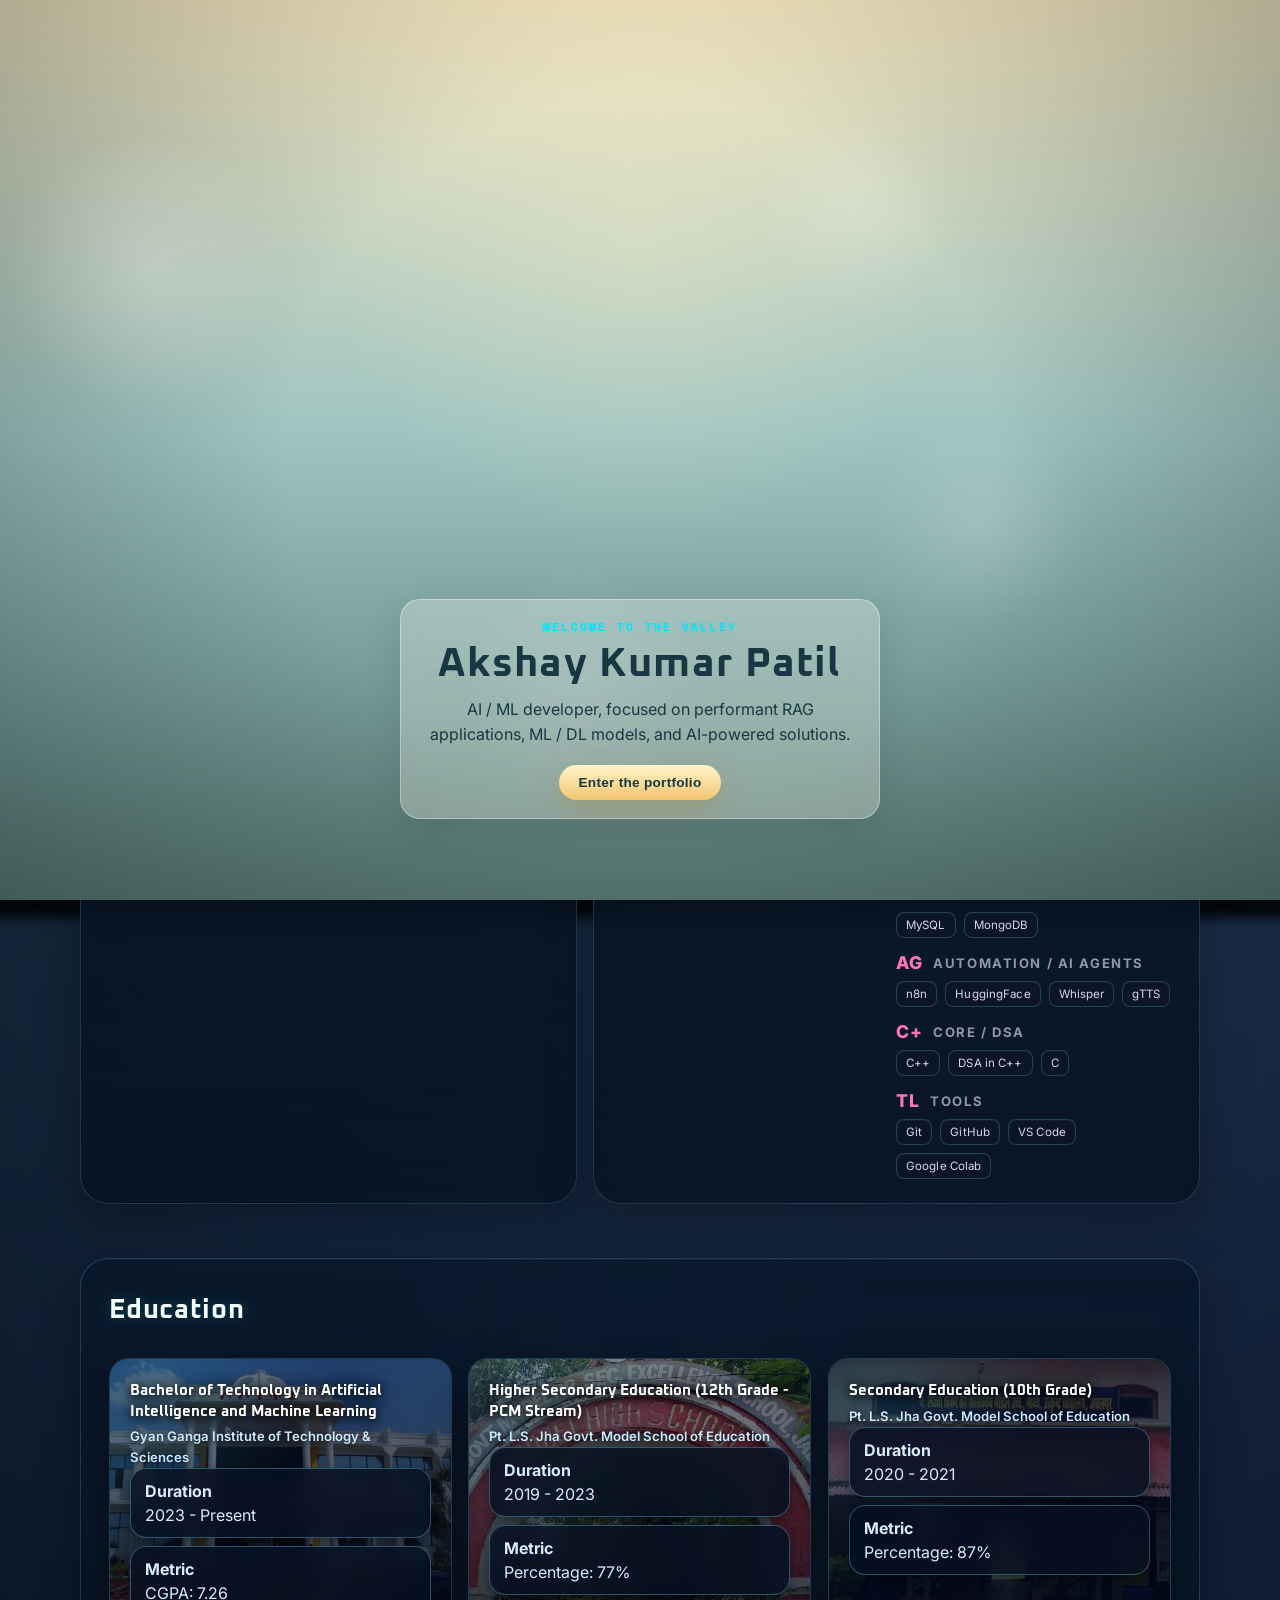
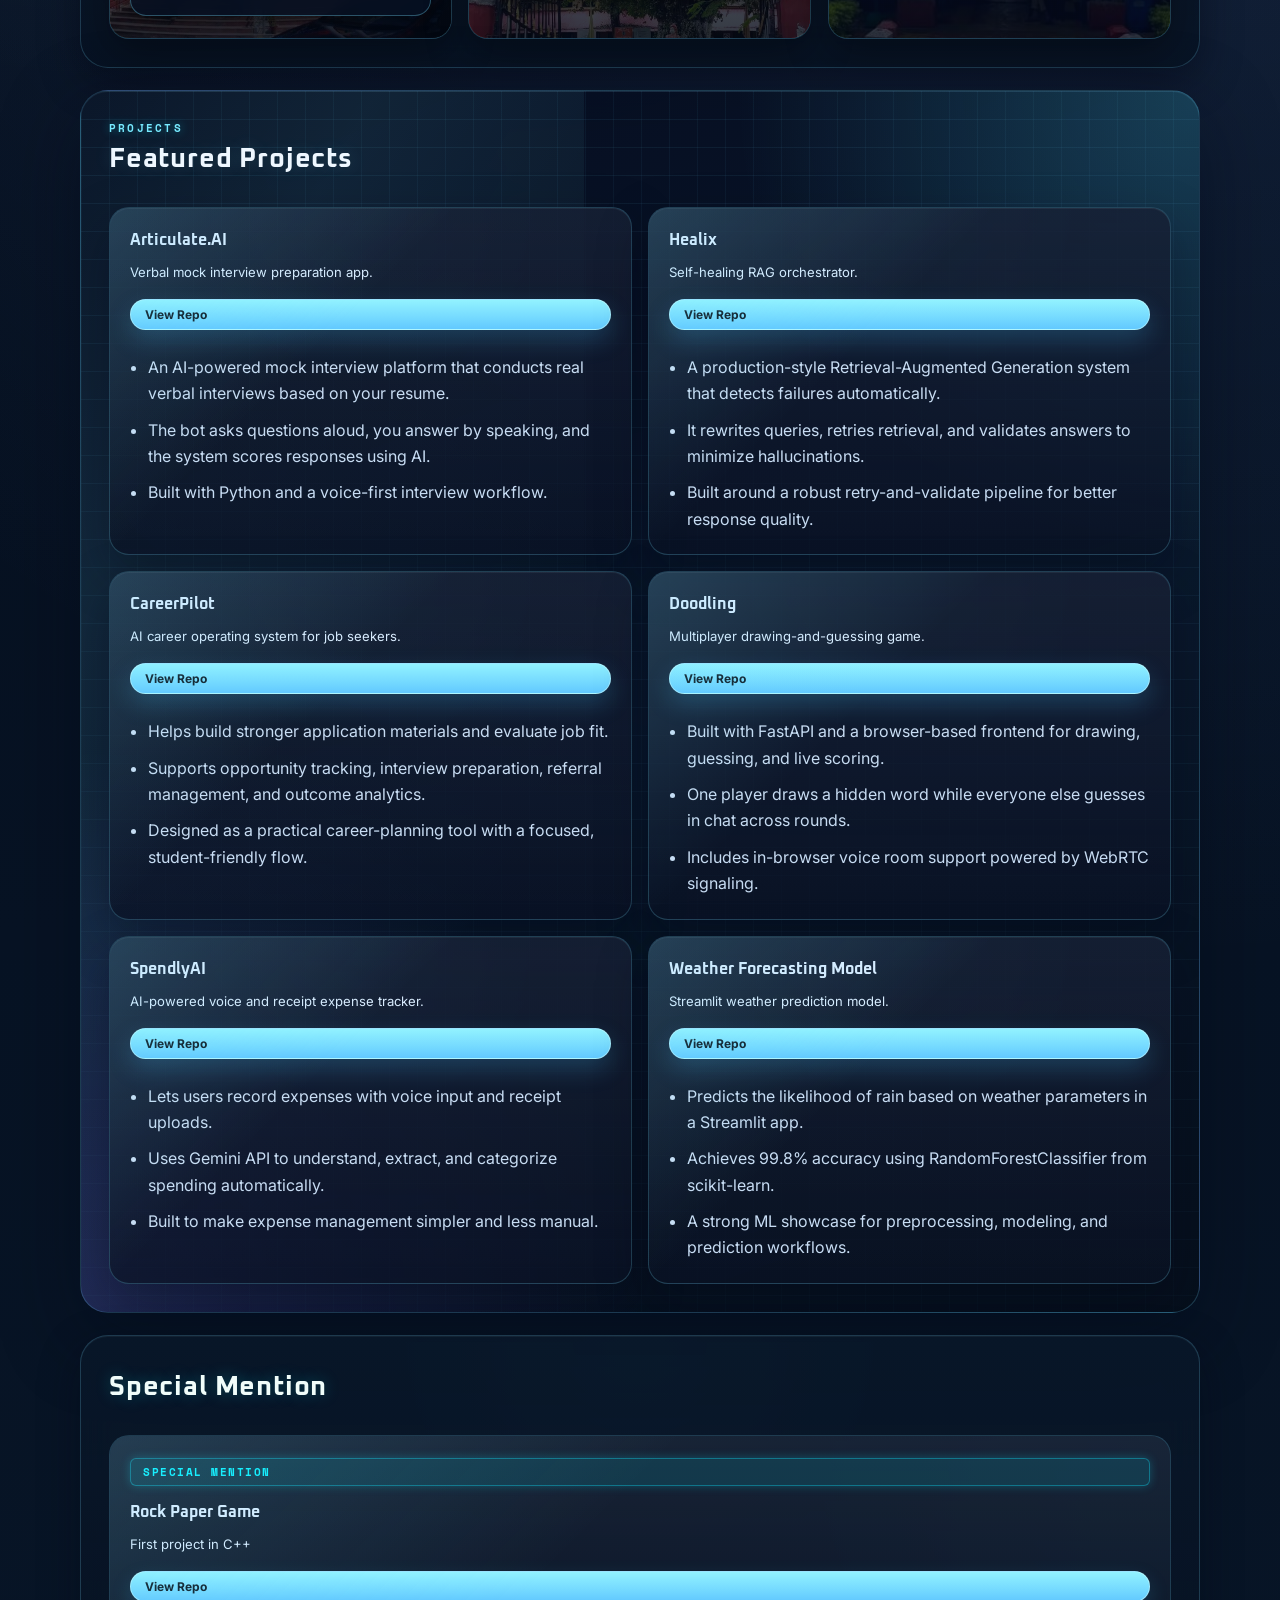
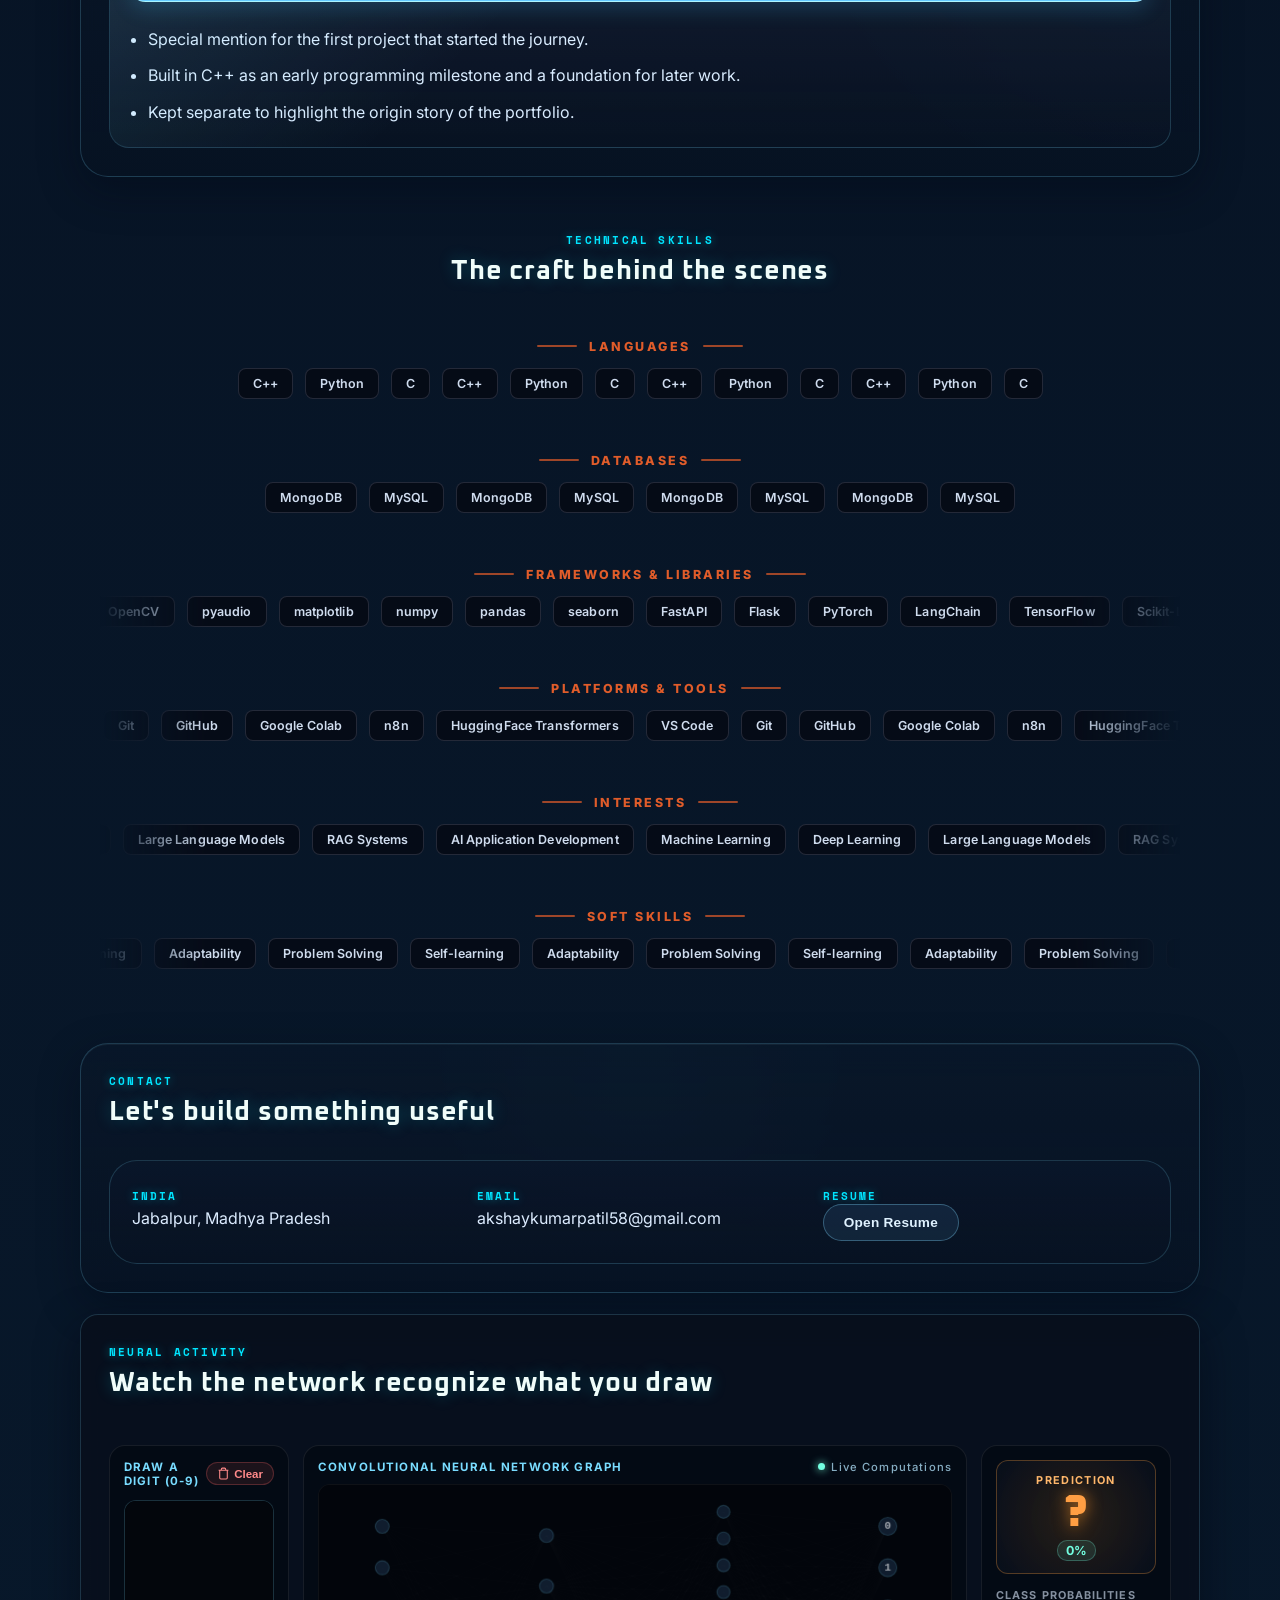
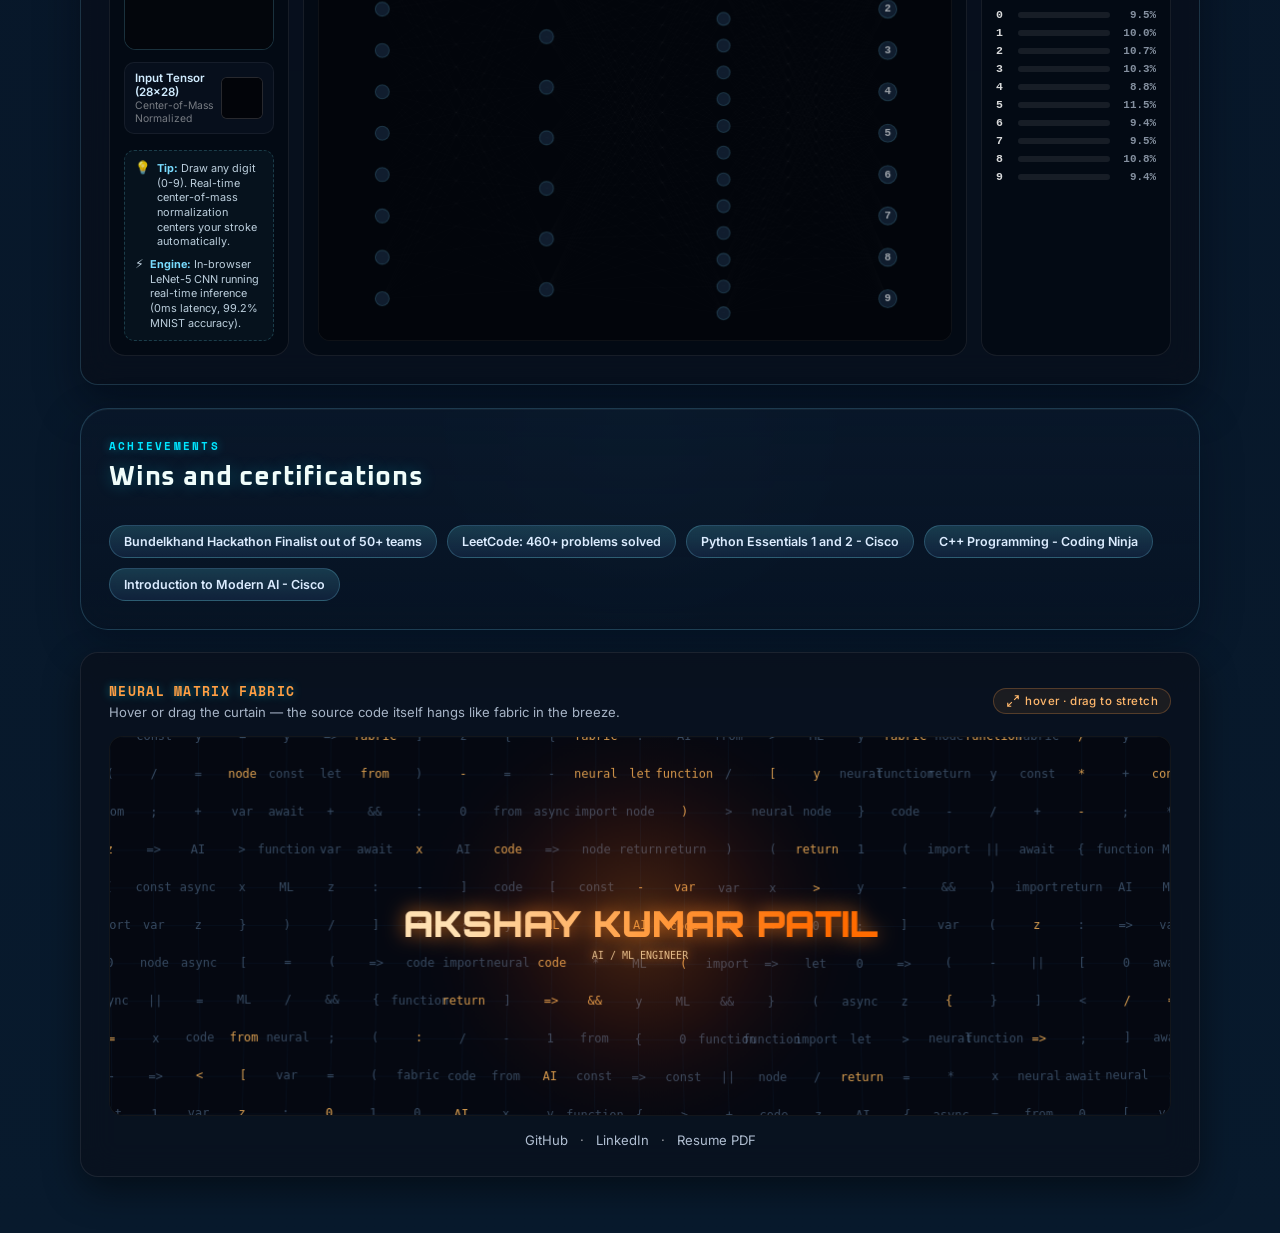
==== commit 18f931ea: "feat(template): update neural activity section labels to CNN, add mnist_weights.js script tag" ====
--- a/templates/index.html
+++ b/templates/index.html
@@ -198,22 +198,21 @@
           </div>
           <div class="downsample-preview-box">
             <div class="downsample-info">
-              <span class="downsample-label">Input Grid (12x12)</span>
-              <span class="downsample-sub">Normalized Tensor</span>
-            </div>
-            <canvas id="neural-downsample-canvas" width="48" height="48"></canvas>
+              <span class="downsample-label">Input Tensor (28x28)</span>
+              <span class="downsample-sub">Center-of-Mass Normalized</span>
+            </div>
+            <canvas id="neural-downsample-canvas" width="56" height="56"></canvas>
           </div>
 
           <!-- Drawing Guide Note Box -->
           <div class="drawing-guide-note">
             <div class="guide-note-item">
               <span class="guide-icon">💡</span>
-              <p><strong>Tip:</strong> Draw a large digit consuming most of the full box area for best accuracy.</p>
+              <p><strong>Tip:</strong> Draw any digit (0-9). Real-time center-of-mass normalization centers your stroke automatically.</p>
             </div>
             <div class="guide-note-item">
-              <span class="guide-icon">ℹ️</span>
-              <p><strong>Note:</strong> Model is trained on standard MNIST digit patterns. If it makes a mistake, please
-                don't judge — adjust stroke scale or pattern!</p>
+              <span class="guide-icon">⚡</span>
+              <p><strong>Engine:</strong> In-browser LeNet-5 CNN running real-time inference (0ms latency, 99.2% MNIST accuracy).</p>
             </div>
           </div>
         </div>
@@ -221,7 +220,7 @@
         <!-- Center Panel: Interactive Real-Time Neural Network Graph -->
         <div class="neural-graph-panel">
           <div class="graph-header">
-            <span>MULTILAYER PERCEPTRON GRAPH</span>
+            <span>CONVOLUTIONAL NEURAL NETWORK GRAPH</span>
             <span class="pulse-indicator"><span class="pulse-dot"></span> Live Computations</span>
           </div>
           <div class="graph-canvas-wrap" id="neural-graph-wrap">
@@ -302,6 +301,7 @@
     </section>
   </div>
 
+  <script src="/static/js/mnist_weights.js"></script>
   <script src="/static/js/main.js"></script>
 </body>
 
--- a/static/css/style.css
+++ b/static/css/style.css
@@ -10,9 +10,9 @@
   --accent: #70e8ff;
   --accent-2: #79a7ff;
   --accent-3: #73ffe1;
-  --scene-bg: url("/static/img/opening-ghibli.png");
-  --display-font: 'Inter', 'Segoe UI', system-ui, sans-serif;
+  --display-font: 'Oxanium', 'Audiowide', 'Orbitron', -apple-system, sans-serif;
   --body-font: 'Inter', 'Segoe UI', system-ui, sans-serif;
+  --mono-font: 'Space Mono', 'JetBrains Mono', monospace;
 }
 
 * {
@@ -175,10 +175,12 @@
 .eyebrow {
   margin: 0;
   text-transform: uppercase;
-  letter-spacing: 0.18em;
+  letter-spacing: 0.20em;
   font-size: 0.7rem;
   font-weight: 700;
-  color: #79dcff;
+  font-family: var(--mono-font);
+  color: #00e5ff;
+  text-shadow: 0 0 10px rgba(0, 229, 255, 0.45);
 }
 
 .enter-button,
@@ -554,57 +556,159 @@
   opacity: 0;
 }
 
+.hero-embers {
+  position: absolute;
+  inset: 0;
+  pointer-events: none;
+  overflow: hidden;
+  z-index: 0;
+}
+
+.ember {
+  position: absolute;
+  width: 3px;
+  height: 3px;
+  border-radius: 50%;
+  background: #00f0ff;
+  box-shadow: 0 0 8px #00f0ff, 0 0 16px rgba(0, 240, 255, 0.7);
+  opacity: 0.8;
+  animation: emberFloat 6s ease-in-out infinite alternate;
+}
+
+.ember-1 { top: 18%; left: 32%; width: 3.5px; height: 3.5px; animation-duration: 5s; animation-delay: 0s; }
+.ember-2 { top: 12%; left: 48%; width: 2.5px; height: 2.5px; animation-duration: 7s; animation-delay: 1.5s; }
+.ember-3 { top: 22%; left: 62%; width: 4px; height: 4px; animation-duration: 6.5s; animation-delay: 0.8s; }
+.ember-4 { top: 58%; left: 16%; width: 3px; height: 3px; animation-duration: 8s; animation-delay: 2s; }
+.ember-5 { top: 62%; left: 42%; width: 2.5px; height: 2.5px; animation-duration: 5.5s; animation-delay: 3s; }
+
+@keyframes emberFloat {
+  0% { transform: translateY(0px) translateX(0px); opacity: 0.4; }
+  50% { transform: translateY(-8px) translateX(4px); opacity: 0.95; }
+  100% { transform: translateY(-16px) translateX(-3px); opacity: 0.3; }
+}
+
 .hero-kicker {
-  margin: 0;
-  font-size: 1.08rem;
-  line-height: 1.4;
-  letter-spacing: 0.02em;
-  text-transform: none;
-  font-weight: 600;
-  color: rgba(217, 241, 255, 0.76);
-}
-
-.hero-intro h1 {
-  margin: 4px 0 2px;
-  font-family: var(--display-font);
-  font-size: clamp(1.6rem, 3vw, 2.6rem);
-  line-height: 1.05;
-  letter-spacing: -0.01em;
+  margin: 0 0 4px;
+  font-family: 'Space Mono', 'JetBrains Mono', monospace;
+  font-size: clamp(0.72rem, 1vw, 0.84rem);
+  line-height: 1.35;
+  letter-spacing: 0.20em;
+  text-transform: uppercase;
+  font-weight: 700;
+  color: #00e5ff;
+  text-shadow: 0 0 12px rgba(0, 229, 255, 0.45);
+}
+
+.tech-hero-title {
+  margin: 2px 0 10px;
+  font-family: 'Oxanium', 'Audiowide', 'Orbitron', monospace;
+  font-size: clamp(2.0rem, 3.8vw, 3.4rem);
+  line-height: 1.08;
+  letter-spacing: 0.03em;
   font-weight: 800;
   max-width: 100%;
-  text-wrap: balance;
-}
-
-.hero-intro h2 {
-  margin: 0 0 4px;
-  font-size: clamp(0.82rem, 1.2vw, 0.95rem);
-  line-height: 1.55;
-  font-weight: 500;
-  max-width: 38ch;
-  color: rgba(220, 240, 255, 0.8);
+  display: flex;
+  flex-wrap: wrap;
+  gap: 0 0.28em;
+  align-items: baseline;
+  text-transform: uppercase;
+}
+
+.tech-hero-title .name-first {
+  color: #ffffff;
+  text-shadow: 0 0 12px rgba(0, 240, 255, 0.45), 0 0 24px rgba(0, 240, 255, 0.25);
+}
+
+.tech-hero-title .name-mid {
+  color: #a5f3fc;
+  text-shadow: 0 0 14px rgba(0, 240, 255, 0.65), 0 0 28px rgba(0, 240, 255, 0.35);
+}
+
+.tech-hero-title .name-last {
+  color: #00f0ff;
+  text-shadow:
+    0 0 14px rgba(0, 240, 255, 0.95),
+    0 0 32px rgba(0, 240, 255, 0.65),
+    0 0 65px rgba(0, 180, 255, 0.35);
+}
+
+.hero-bio {
+  margin: 2px 0 12px;
+  font-family: 'Space Mono', 'JetBrains Mono', monospace;
+  font-size: clamp(0.84rem, 1.08vw, 0.95rem);
+  line-height: 1.68;
+  font-weight: 400;
+  color: #cbd5e1;
+  max-width: 52ch;
 }
 
 .hero-chips {
   display: flex;
   flex-wrap: wrap;
-  gap: 6px;
-  margin-top: 6px;
-}
-
-.hero-chip {
-  padding: 5px 12px;
-  border-radius: 999px;
-  background: rgba(93, 179, 255, 0.10);
-  border: 1px solid rgba(126, 220, 255, 0.24);
+  gap: 8px;
+  margin: 2px 0 14px;
+}
+
+.tech-chip {
+  font-family: 'Space Mono', 'JetBrains Mono', monospace;
   font-size: 0.72rem;
   font-weight: 600;
-}
-
-.hero-actions {
+  letter-spacing: 0.03em;
+  color: #67e8f9;
+  background: rgba(6, 16, 30, 0.85);
+  border: 1px solid rgba(0, 229, 255, 0.28);
+  padding: 4px 10px;
+  border-radius: 6px;
+  transition: all 0.2s ease;
+}
+
+.tech-chip:hover {
+  border-color: rgba(0, 240, 255, 0.65);
+  box-shadow: 0 0 12px rgba(0, 240, 255, 0.35);
+  transform: translateY(-1px);
+}
+
+.tech-actions {
   display: flex;
   flex-wrap: wrap;
-  gap: 8px;
-  margin-top: 8px;
+  gap: 12px;
+  align-items: center;
+  margin-top: 2px;
+}
+
+.tech-btn {
+  font-family: 'Space Mono', 'JetBrains Mono', monospace;
+  font-size: 0.88rem;
+  font-weight: 700;
+  letter-spacing: 0.04em;
+  color: #00f0ff;
+  background: #040914;
+  border: 1.5px solid rgba(0, 229, 255, 0.45);
+  border-radius: 8px;
+  padding: 10px 18px;
+  cursor: pointer;
+  transition: all 0.2s cubic-bezier(0.16, 1, 0.3, 1);
+  box-shadow: 0 4px 14px rgba(0, 0, 0, 0.45);
+  display: inline-flex;
+  align-items: center;
+  justify-content: center;
+  line-height: 1.2;
+  text-decoration: none;
+}
+
+.tech-btn:hover {
+  color: #7ef2ff;
+  background: rgba(0, 229, 255, 0.12);
+  border-color: #00f0ff;
+  box-shadow: 0 0 18px rgba(0, 229, 255, 0.42), 0 4px 20px rgba(0, 0, 0, 0.6);
+  transform: translateY(-2px);
+}
+
+.tech-btn .btn-arrow {
+  display: inline-block;
+  margin-right: 6px;
+  font-weight: 900;
+  transform: translateY(-1px);
 }
 
 .hero-panels .glass {
@@ -672,10 +776,13 @@
 
 .card-label {
   margin: 0;
+  font-family: var(--mono-font);
   text-transform: uppercase;
-  letter-spacing: 0.22em;
+  letter-spacing: 0.18em;
   font-size: 0.7rem;
-  color: rgba(129, 221, 255, 0.78);
+  font-weight: 700;
+  color: #00e5ff;
+  text-shadow: 0 0 10px rgba(0, 229, 255, 0.4);
 }
 
 .hero-meta {
@@ -709,10 +816,12 @@
 }
 
 .section-heading h3 {
+  font-family: var(--display-font);
   font-size: clamp(1.2rem, 2.2vw, 1.7rem);
-  color: #eef7ff;
+  color: #f0fdfa;
   font-weight: 700;
-  letter-spacing: -0.01em;
+  letter-spacing: 0.03em;
+  text-shadow: 0 0 16px rgba(0, 240, 255, 0.25);
 }
 
 /* ── Technical Skills section: no bg card, centered ── */
@@ -1037,8 +1146,11 @@
 .panel-head h3 {
   margin: 4px 0 0;
   font-family: var(--display-font);
-  font-size: 1.1rem;
+  font-size: 1.15rem;
   font-weight: 700;
+  letter-spacing: 0.02em;
+  color: #f0fdfa;
+  text-shadow: 0 0 14px rgba(0, 240, 255, 0.22);
 }
 
 .metric-grid {
@@ -1097,13 +1209,17 @@
   font-size: 1.5rem;
   font-weight: 800;
   line-height: 1;
+  color: #00f0ff;
+  letter-spacing: 0.02em;
+  text-shadow: 0 0 14px rgba(0, 240, 255, 0.45);
 }
 
 .metric-label {
+  font-family: var(--mono-font);
   font-size: 0.68rem;
   letter-spacing: 0.12em;
   text-transform: uppercase;
-  color: rgba(158, 220, 255, 0.82);
+  color: #94a3b8;
   line-height: 1.25;
 }
 
@@ -1296,14 +1412,17 @@
   display: inline-flex;
   align-self: flex-start;
   margin-bottom: 8px;
-  padding: 5px 10px;
-  border-radius: 999px;
-  background: rgba(95, 224, 255, 0.12);
-  border: 1px solid rgba(125, 227, 255, 0.28);
-  font-size: 0.65rem;
-  font-weight: 800;
+  padding: 5px 12px;
+  border-radius: 6px;
+  background: rgba(0, 229, 255, 0.12);
+  border: 1px solid rgba(0, 229, 255, 0.35);
+  font-family: var(--mono-font);
+  font-size: 0.68rem;
+  font-weight: 700;
   letter-spacing: 0.14em;
   text-transform: uppercase;
+  color: #00f0ff;
+  box-shadow: 0 0 10px rgba(0, 229, 255, 0.25);
 }
 
 /* ── Technical Skills: Marquee Ticker ── */
@@ -2014,12 +2133,17 @@
     min-height: 400px;
   }
 
+  .hero-intro .hero-kicker,
+  .hero-intro .tech-hero-title,
+  .hero-intro .hero-bio,
+  .hero-intro .tech-chips,
+  .hero-intro .tech-actions,
   .hero-intro h1,
   .hero-intro h2,
   .hero-intro .hero-summary,
   .hero-intro .hero-chips,
   .hero-intro .hero-actions {
-    max-width: 55%;
+    max-width: 58%;
   }
 
   .hero-identity-reveal {
@@ -2299,4 +2423,4 @@
   .resume-frame {
     height: calc(100% - 90px);
   }
-}
+}
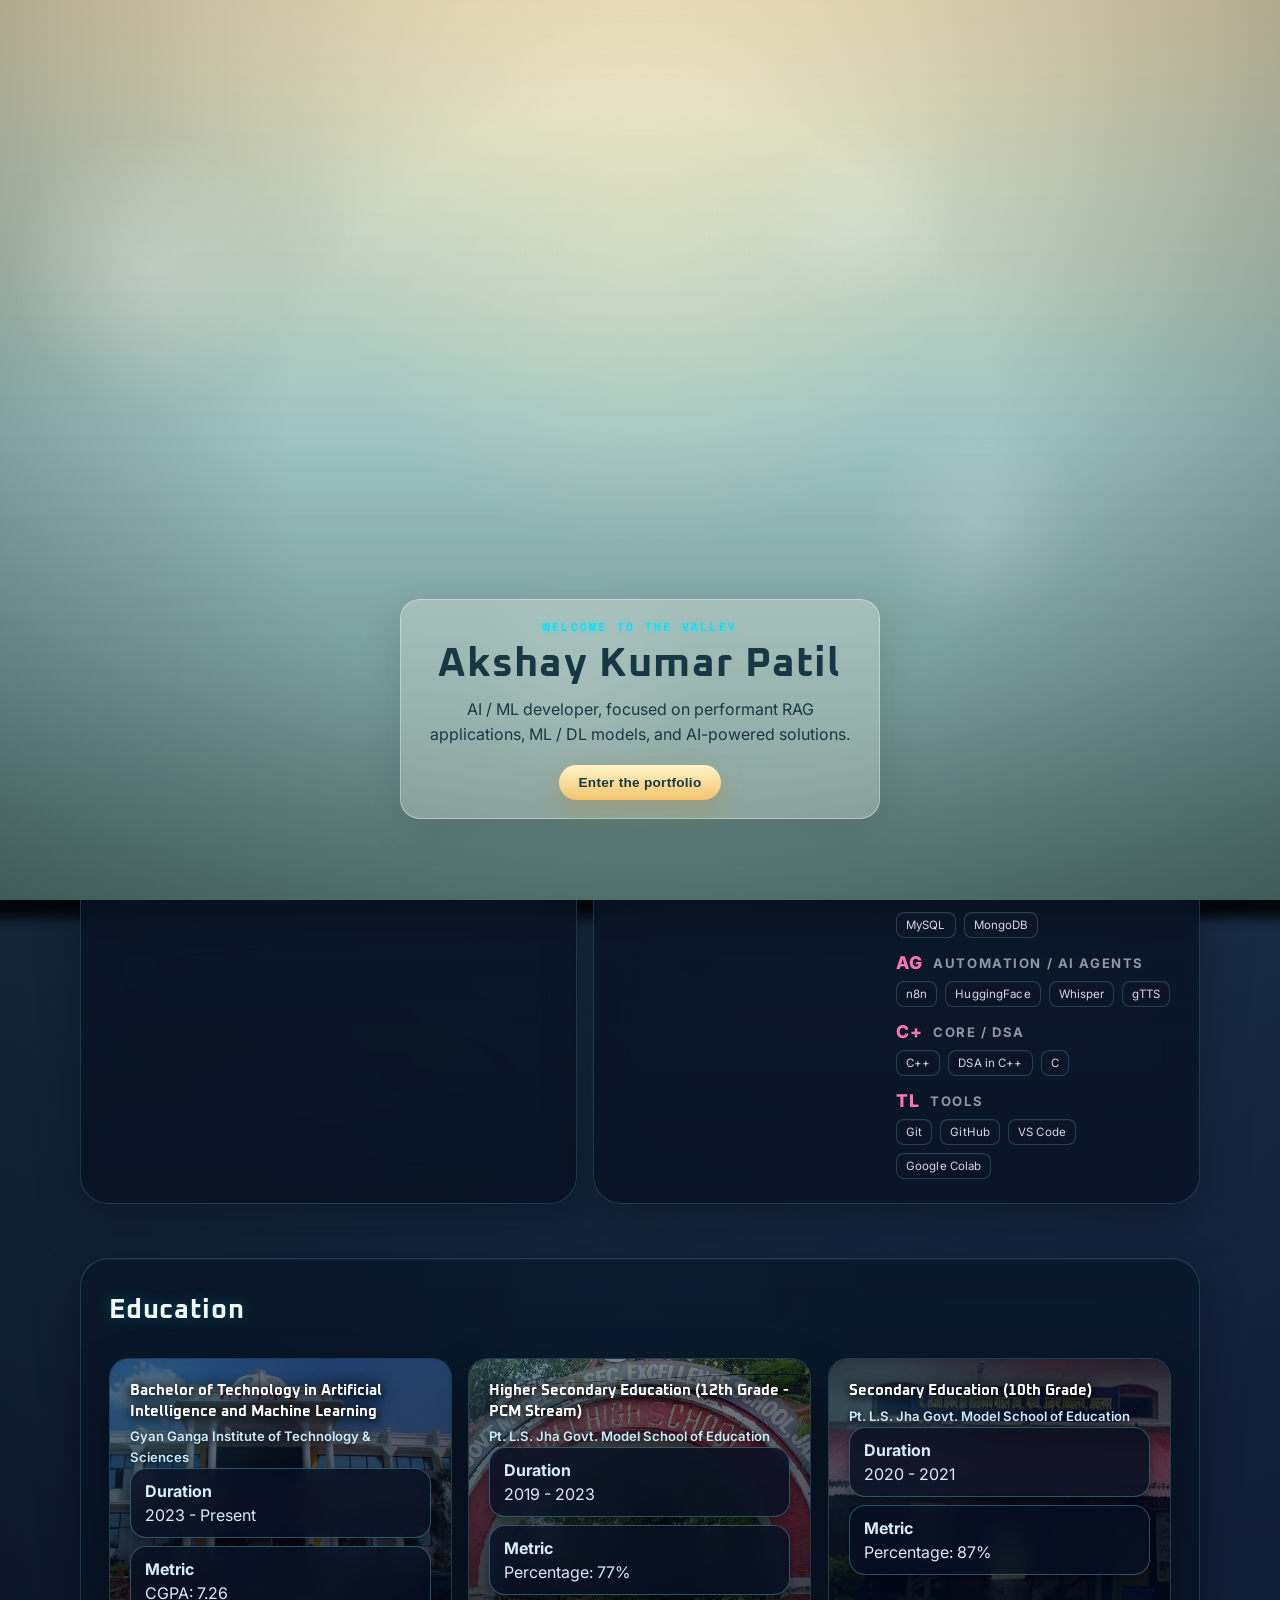
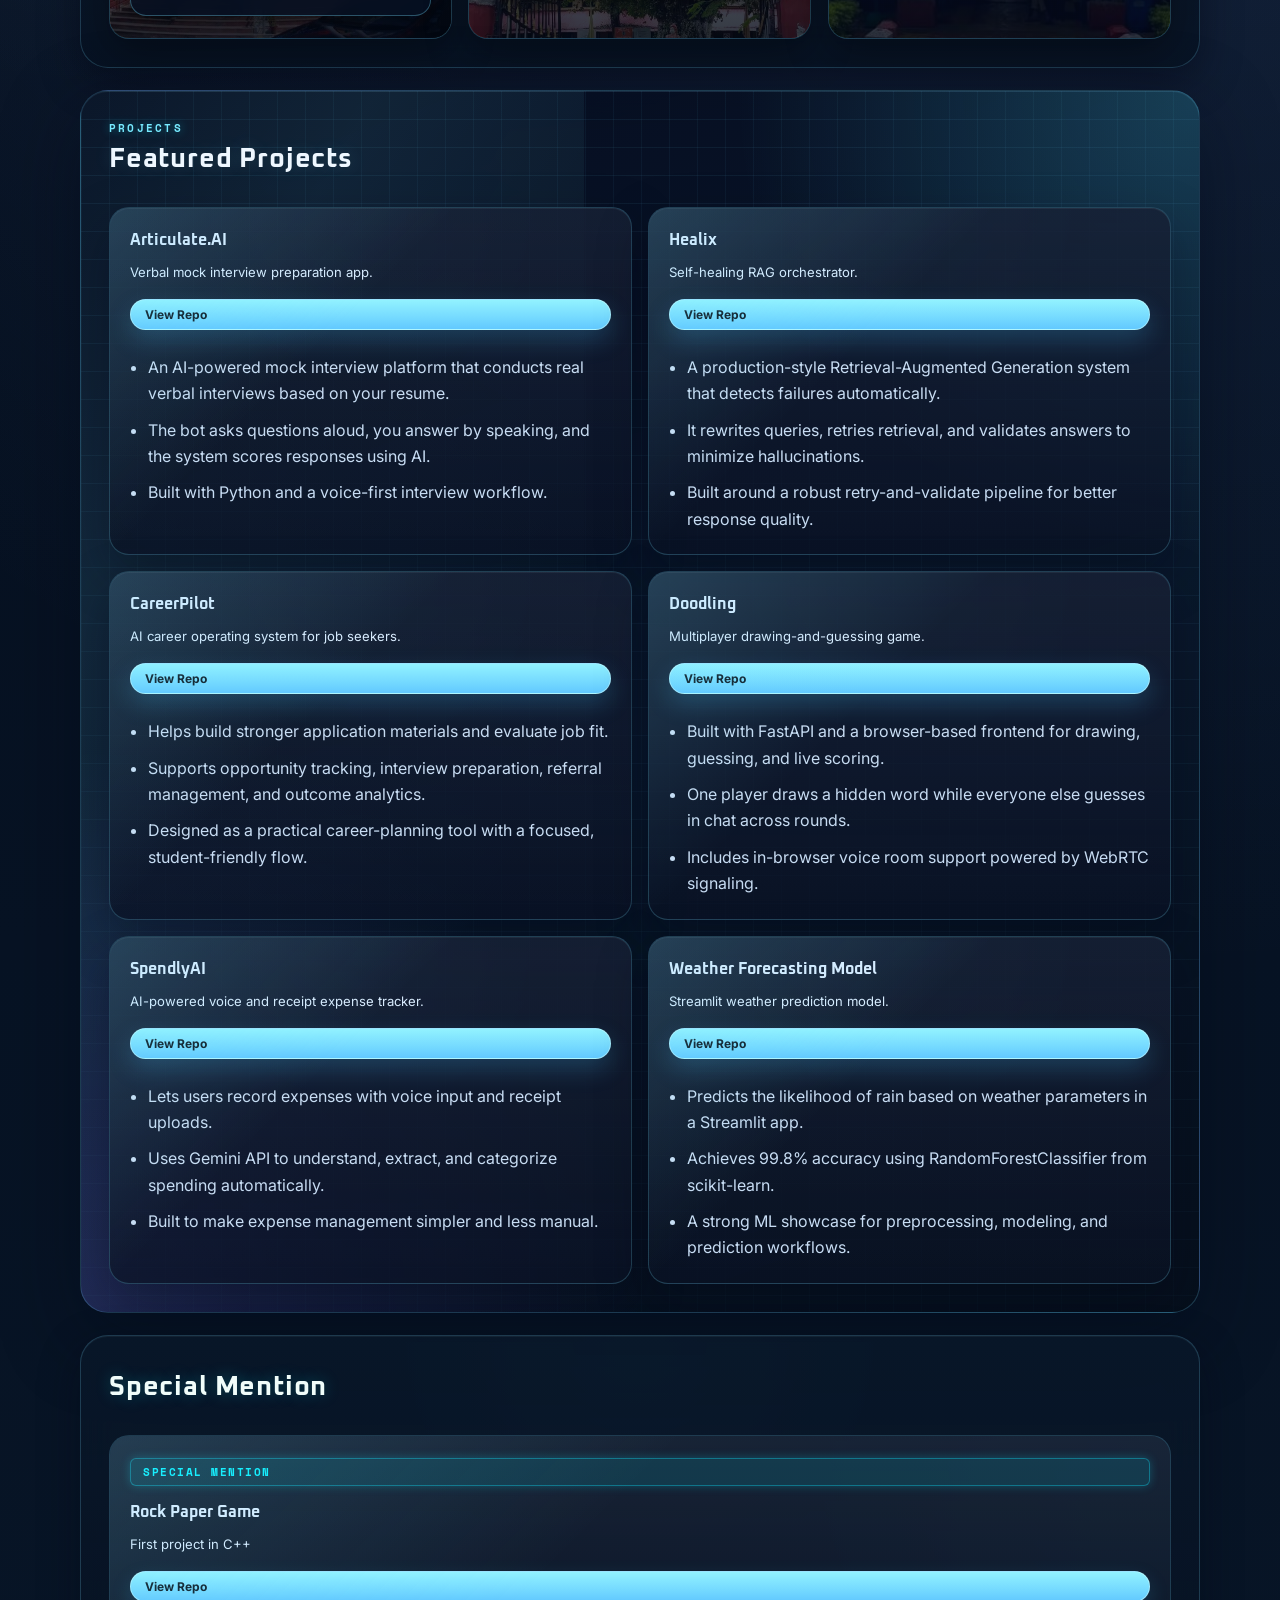
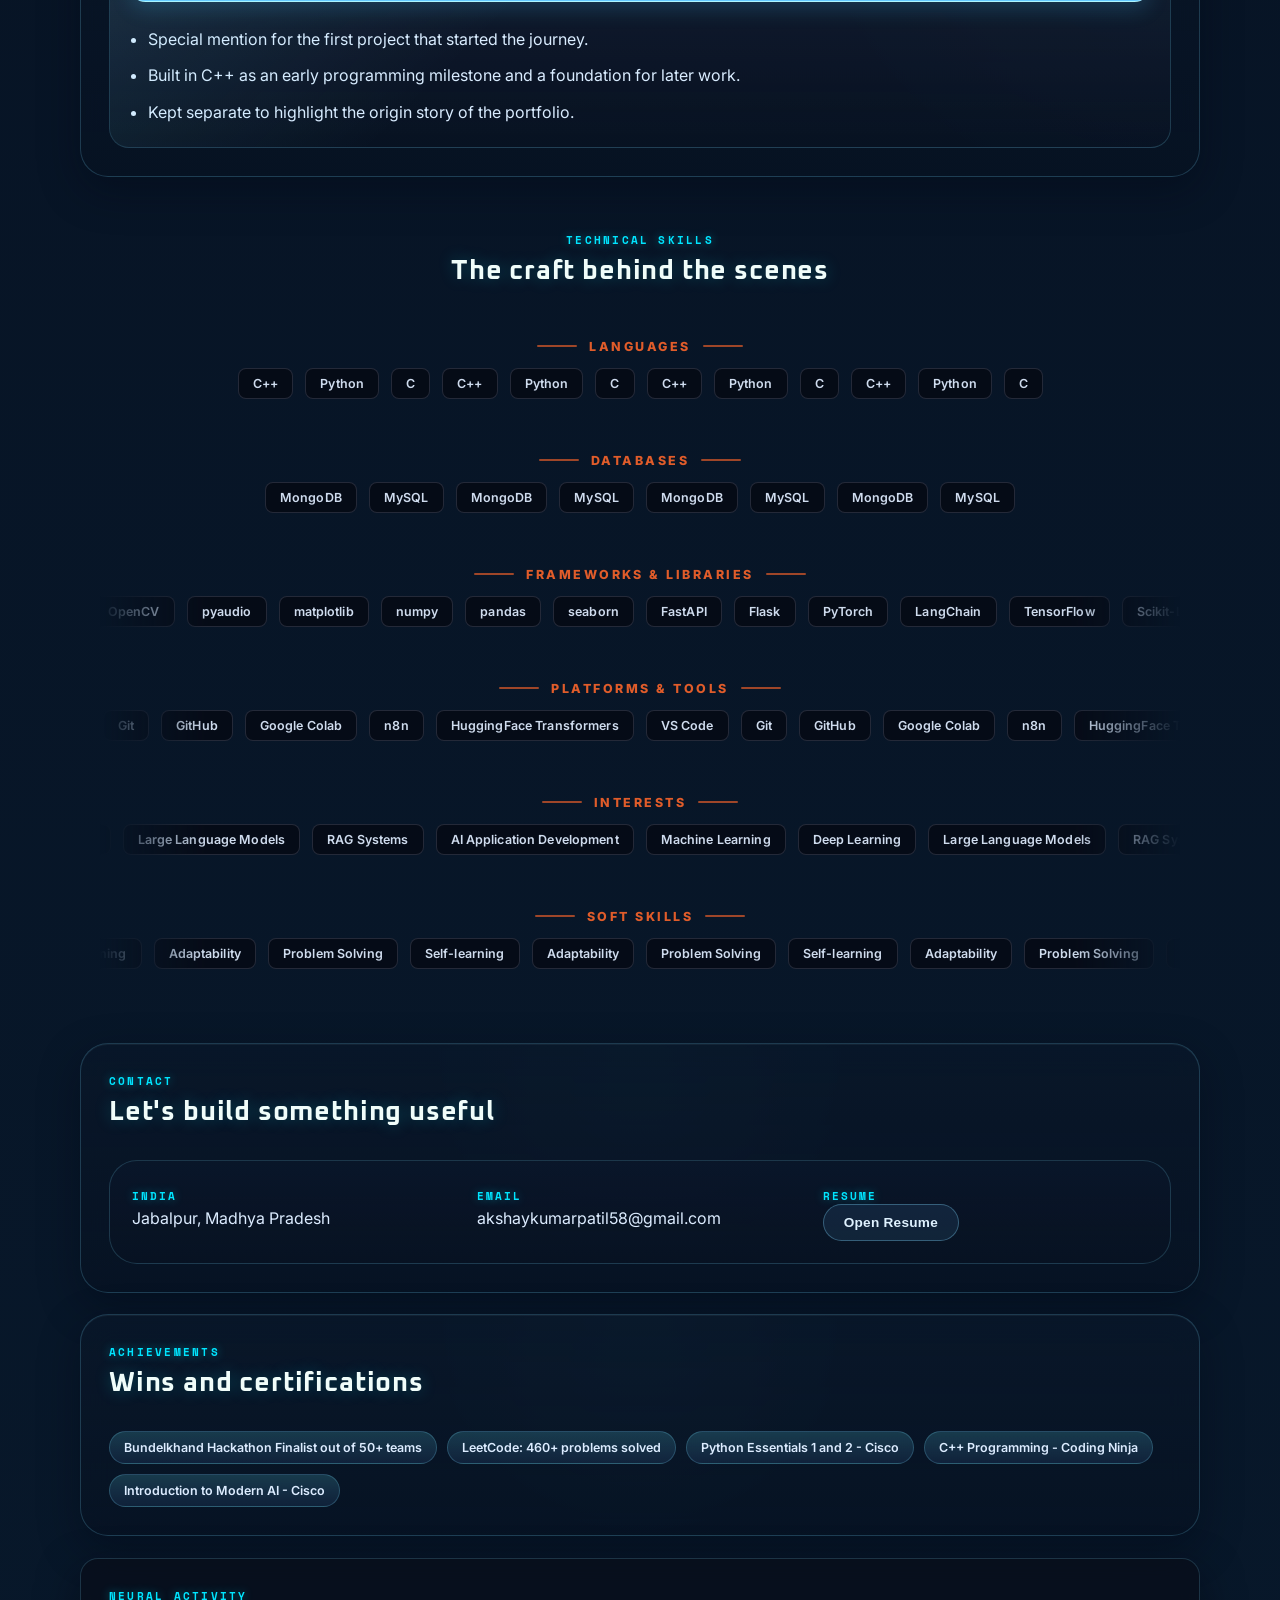
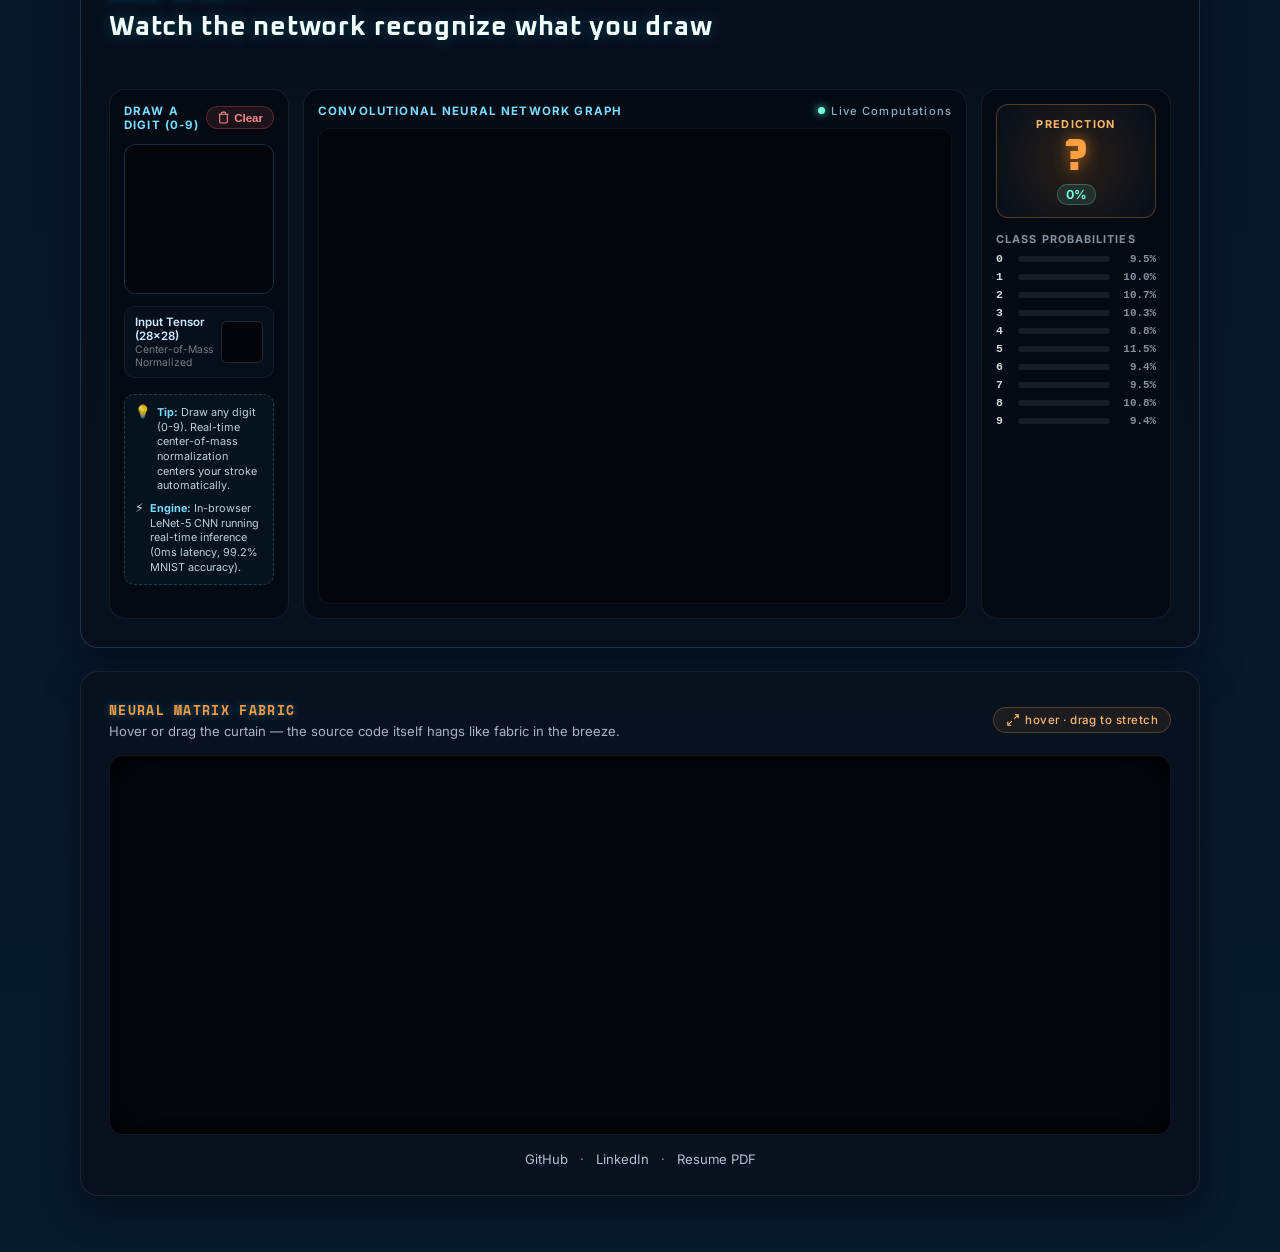
==== commit e78f046c: "feat: move achievements section above neural activity block" ====
--- a/templates/index.html
+++ b/templates/index.html
@@ -174,6 +174,14 @@
       </div>
     </section>
 
+    <section class="section glass reveal">
+      <div class="section-heading">
+        <p class="eyebrow">Achievements</p>
+        <h3>Wins and certifications</h3>
+      </div>
+      <div class="badge-row" id="achievements-row"></div>
+    </section>
+
     <!-- Neural Activity Section -->
     <section class="section neural-activity-section glass reveal" id="neural-activity-section">
       <div class="section-heading">
@@ -246,14 +254,6 @@
         </div>
       </div>
     </section>
-
-    <section class="section glass reveal">
-      <div class="section-heading">
-        <p class="eyebrow">Achievements</p>
-        <h3>Wins and certifications</h3>
-      </div>
-      <div class="badge-row" id="achievements-row"></div>
-    </section>
     <section class="section matrix-fabric-section glass reveal" id="matrix-section">
       <div class="matrix-header">
         <div class="matrix-title-group">
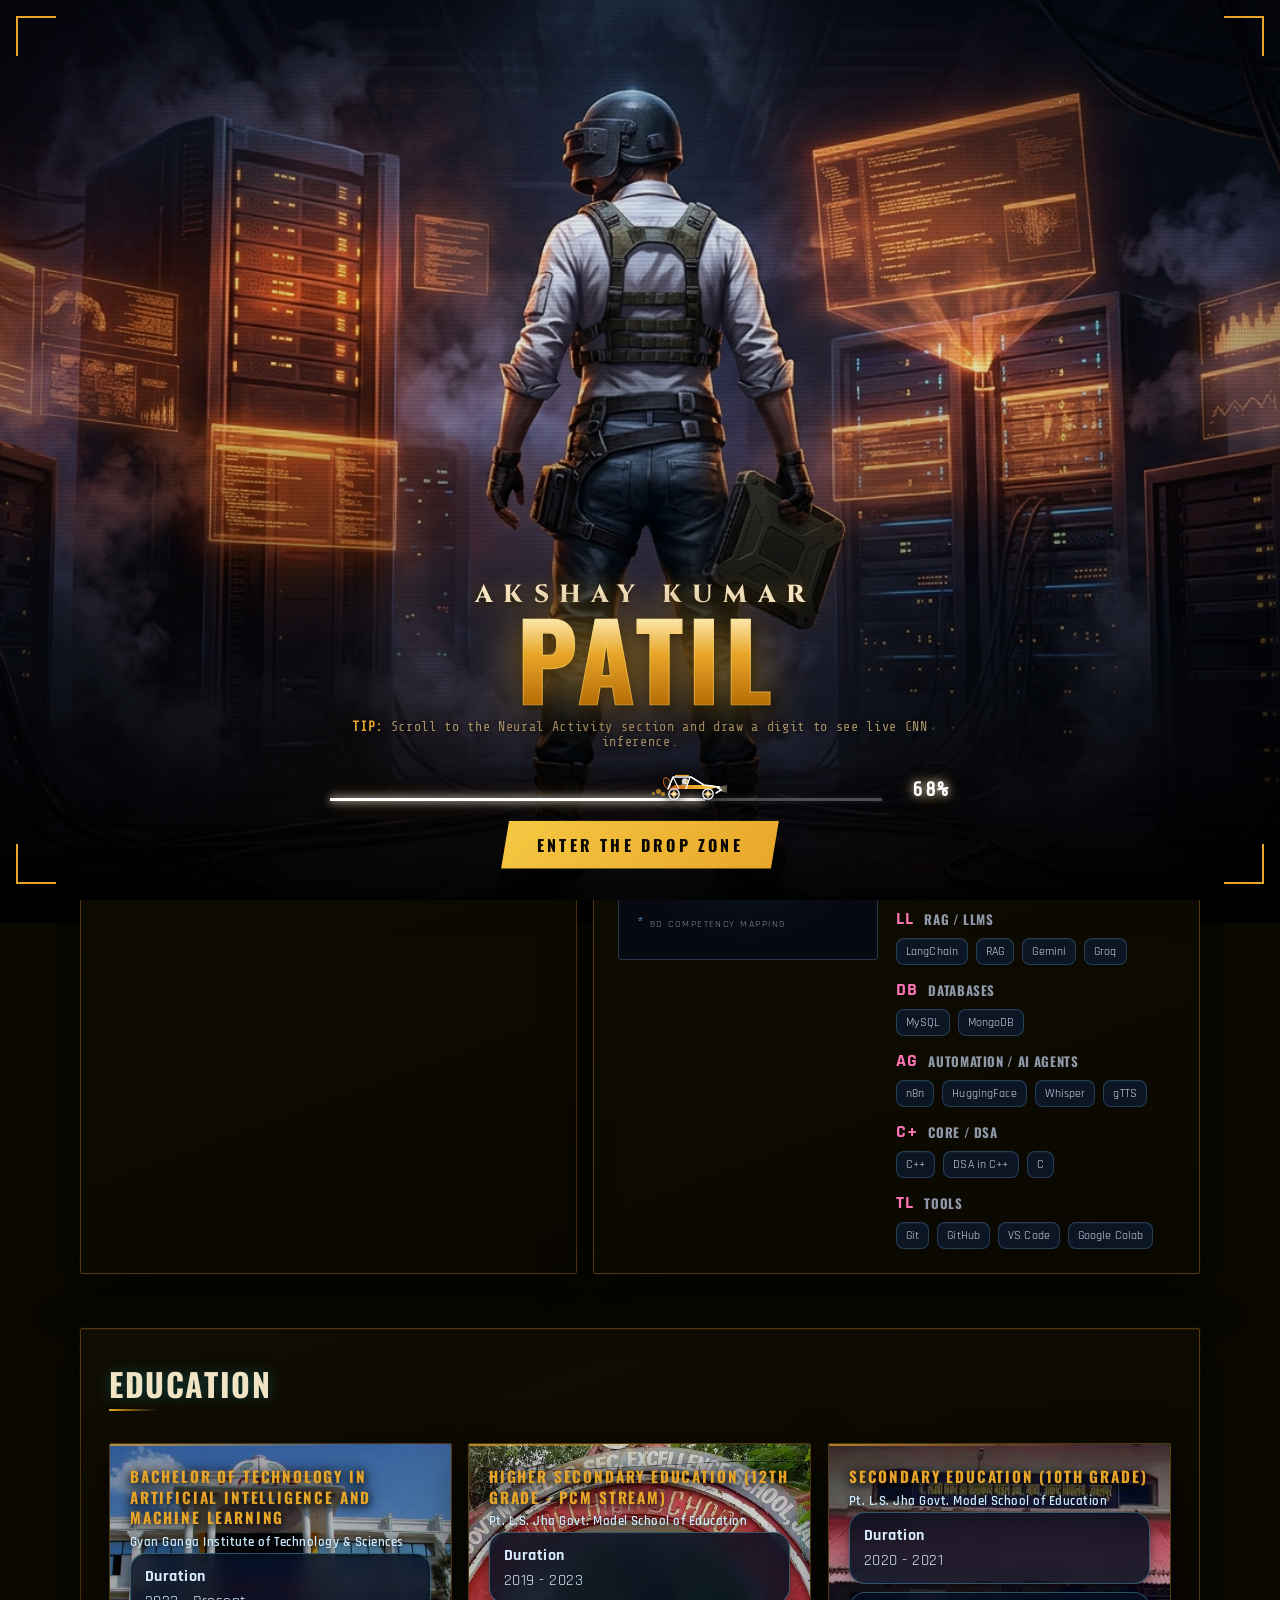
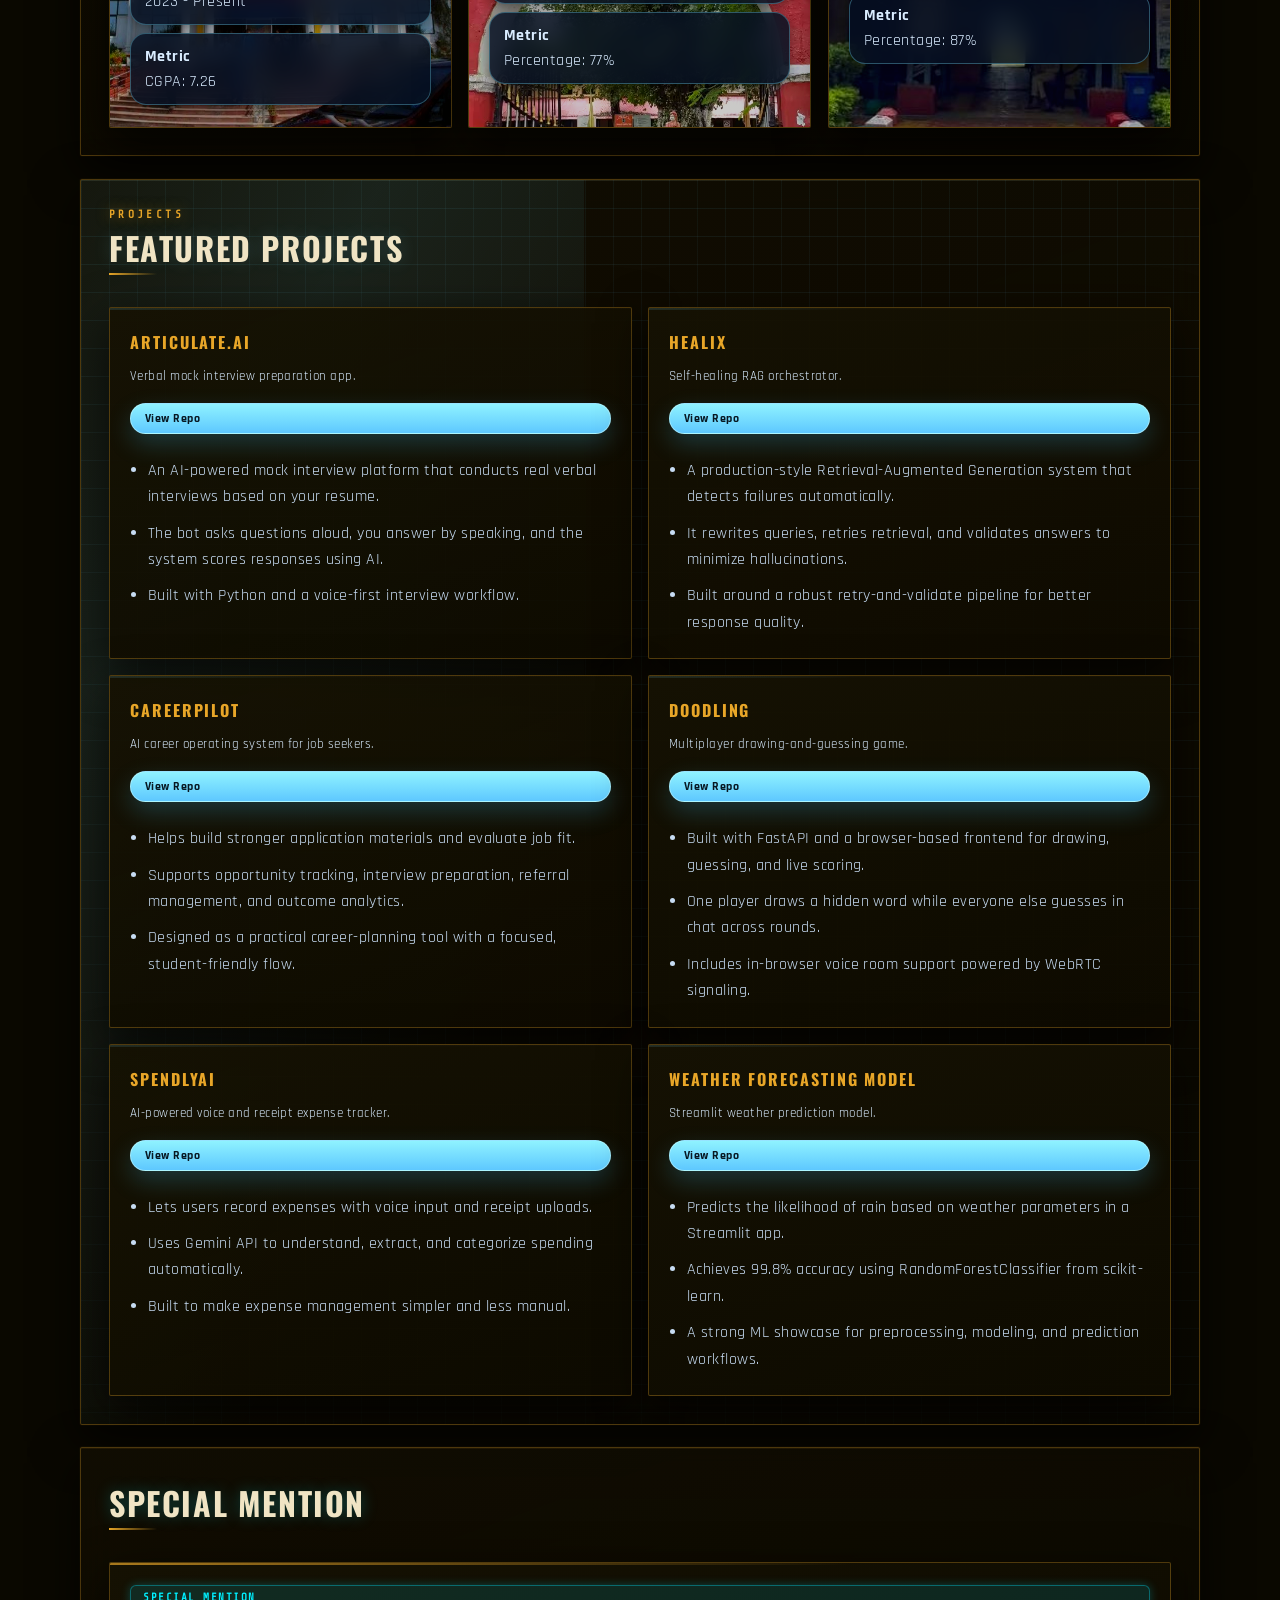
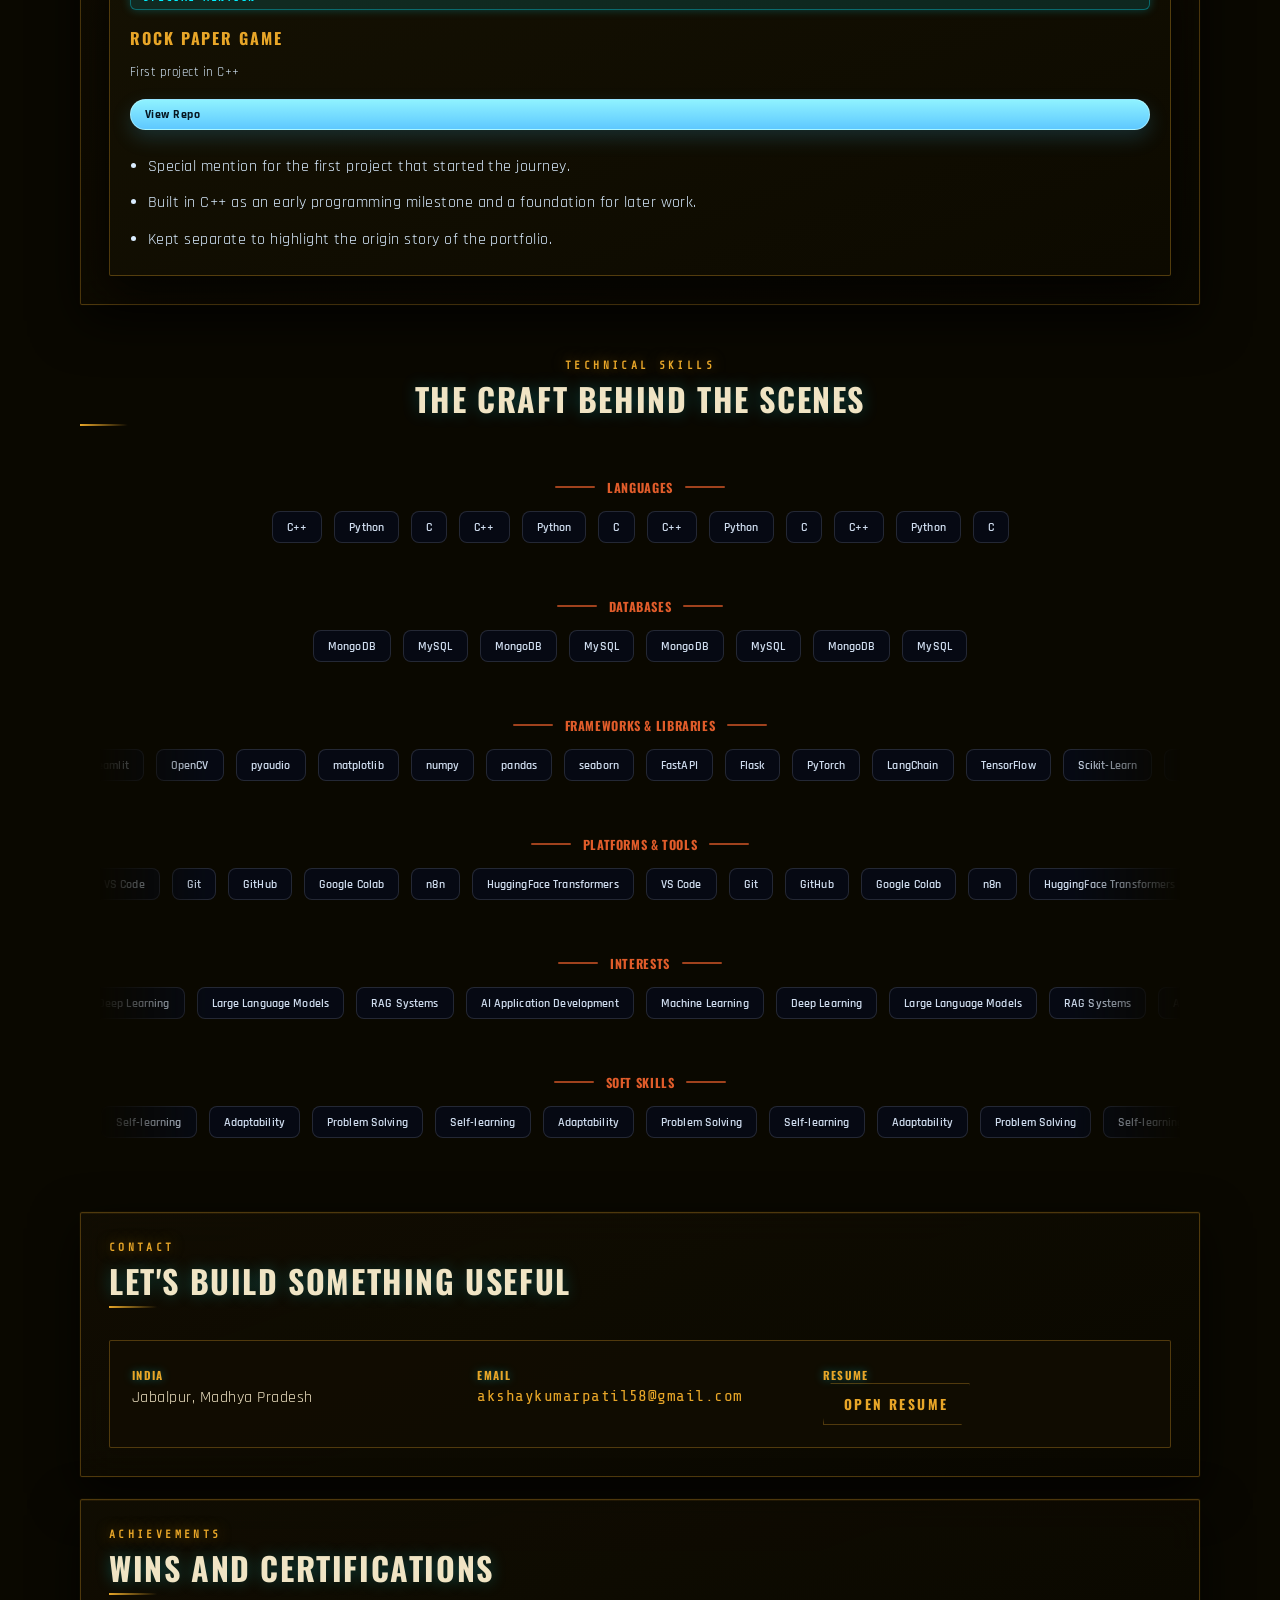
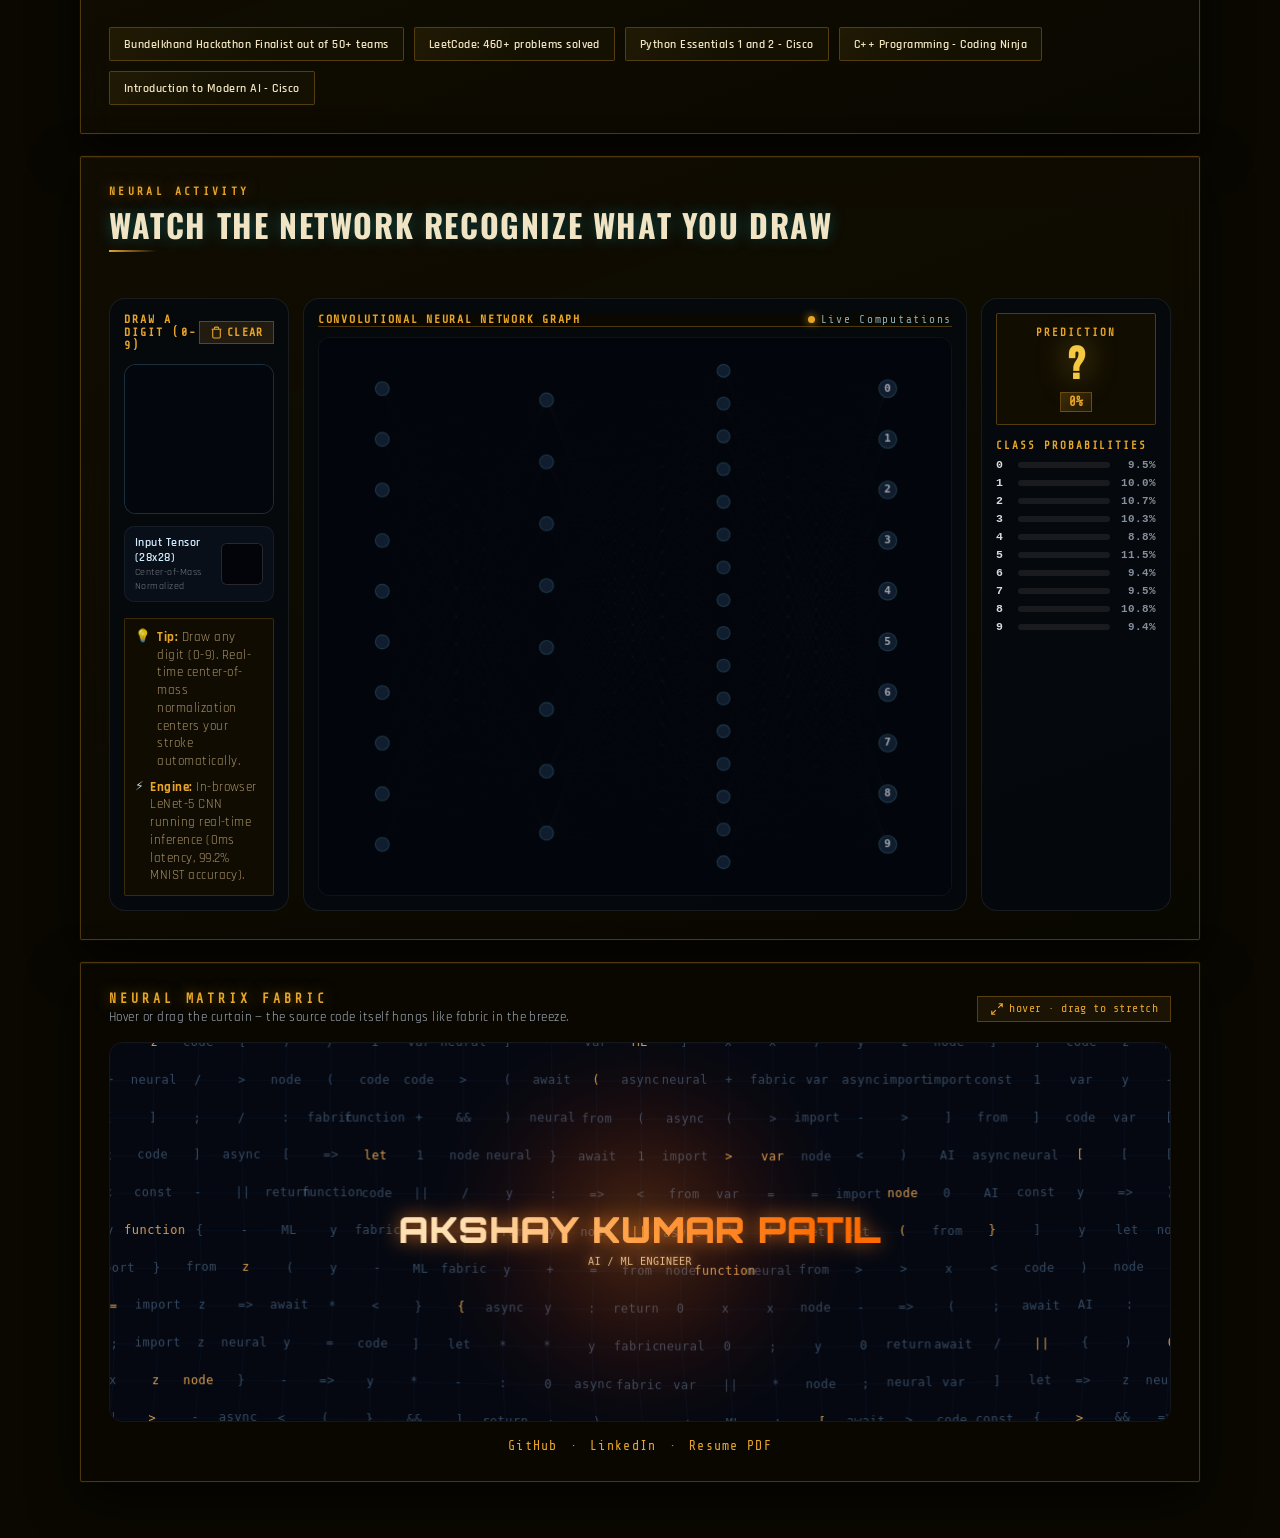
==== commit adb6dc49: "feat(ui): implement PUBG programmer loading screen with running buggy animation and end percentage" ====
--- a/templates/index.html
+++ b/templates/index.html
@@ -4,14 +4,15 @@
 <head>
   <meta charset="UTF-8" />
   <meta name="viewport" content="width=device-width, initial-scale=1.0" />
-  <title>Akshay Kumar Patil | Ghibli Portfolio</title>
-  <meta name="description" content="A Ghibli-inspired responsive portfolio for Akshay Kumar Patil." />
+  <title>Akshay Kumar Patil | Portfolio</title>
+  <meta name="description" content="AI/ML developer portfolio for Akshay Kumar Patil — RAG applications, ML/DL models, and AI-powered solutions." />
   <link rel="preconnect" href="https://fonts.googleapis.com" />
   <link rel="preconnect" href="https://fonts.gstatic.com" crossorigin />
   <link
-    href="https://fonts.googleapis.com/css2?family=Audiowide&family=Inter:wght@400;500;600;700;800;900&family=JetBrains+Mono:wght@400;500;600;700&family=Orbitron:wght@700;800;900&family=Oxanium:wght@600;700;800&family=Space+Mono:ital,wght@0,400;0,700;1,400&display=swap"
+    href="https://fonts.googleapis.com/css2?family=Audiowide&family=Bebas+Neue&family=Inter:wght@400;500;600;700;800;900&family=JetBrains+Mono:wght@400;500;600;700&family=Orbitron:wght@700;800;900&family=Oswald:wght@400;500;600;700&family=Oxanium:wght@600;700;800&family=Rajdhani:wght@400;500;600;700&family=Share+Tech+Mono&family=Space+Mono:ital,wght@0,400;0,700;1,400&display=swap"
     rel="stylesheet" />
   <link rel="stylesheet" href="/static/css/style.css" />
+  <link rel="stylesheet" href="/static/css/pubg-theme.css" />
 </head>
 
 <body style="--scene-bg: url('{{SCENE_BG_URL}}');">
@@ -32,19 +33,108 @@
       <button class="button primary" id="reset-storm" type="button">Reset everything</button>
     </div>
   </div>
-  <div class="opening-screen" id="opening-screen" aria-hidden="false">
-    <div class="opening-scene">
-      <div class="opening-bg"></div>
-      <div class="opening-vignette"></div>
-      <div class="floating-particles"></div>
-      <div class="opening-copy">
-        <p class="eyebrow">Welcome to the valley</p>
-        <h1>Akshay Kumar Patil</h1>
-        <p>AI / ML developer, focused on performant RAG applications, ML / DL models, and AI-powered solutions.</p>
-        <button class="enter-button" id="enter-button" type="button">Enter the portfolio</button>
+  <!-- PUBG Cinematic Loading Screen -->
+  <div id="pubg-loading-overlay" aria-hidden="false" role="presentation">
+    <div class="pubg-cinematic-bg"></div>
+
+    <!-- Corner HUD brackets -->
+    <div class="pubg-corner pubg-corner--tl"></div>
+    <div class="pubg-corner pubg-corner--tr"></div>
+    <div class="pubg-corner pubg-corner--bl"></div>
+    <div class="pubg-corner pubg-corner--br"></div>
+
+
+    <!-- Bottom overlay: name + loading bar -->
+    <div class="pubg-bottom-hud">
+      <!-- Name styled exactly like PLAYERUNKNOWN'S / BATTLEGROUNDS -->
+      <div class="pubg-name-block">
+        <p class="pubg-name-small">AKSHAY KUMAR</p>
+        <h1 class="pubg-name-large">PATIL</h1>
+      </div>
+
+      <!-- Loading bar + tip -->
+      <div class="pubg-hud-bar">
+        <p class="pubg-tip-text"><strong>TIP:</strong> Scroll to the Neural Activity section and draw a digit to see live CNN inference.</p>
+        
+        <!-- Classic PUBG straight white line loading with running buggy -->
+        <div class="pubg-track-container">
+          <div class="pubg-line-wrapper">
+            <!-- Straight white background track line -->
+            <div class="pubg-straight-line-bg"></div>
+            <!-- Active filled white line -->
+            <div class="pubg-straight-line-fill" id="pubg-loading-fill"></div>
+            <!-- Running Buggy vehicle -->
+            <div class="pubg-buggy-runner" id="pubg-buggy">
+              <svg class="pubg-buggy-svg" viewBox="0 0 68 30" width="68" height="30" xmlns="http://www.w3.org/2000/svg" aria-hidden="true">
+                <defs>
+                  <linearGradient id="buggyBodyGrad" x1="0%" y1="0%" x2="100%" y2="0%">
+                    <stop offset="0%" stop-color="#c95514"/>
+                    <stop offset="50%" stop-color="#e8a628"/>
+                    <stop offset="100%" stop-color="#f7cb45"/>
+                  </linearGradient>
+                  <linearGradient id="headlightBeam" x1="0%" y1="0%" x2="100%" y2="0%">
+                    <stop offset="0%" stop-color="rgba(255,248,190,0.85)"/>
+                    <stop offset="100%" stop-color="rgba(255,248,190,0)"/>
+                  </linearGradient>
+                </defs>
+                <!-- Forward Headlight beam projection -->
+                <polygon points="60,17 78,12 78,25 60,21" fill="url(#headlightBeam)" opacity="0.6"/>
+                <!-- Rear spare tire mounted on roll cage -->
+                <ellipse cx="8" cy="13" rx="3.2" ry="5.5" transform="rotate(-20 8 13)" fill="#181512" stroke="#d4621a" stroke-width="1"/>
+                <!-- Driver inside roll cage with Level 3 helmet -->
+                <circle cx="26" cy="11.5" r="3.2" fill="#dcdcdc"/>
+                <rect x="26.8" y="10.8" width="3" height="1.6" rx="0.5" fill="#e8a628"/>
+                <path d="M 23 15 C 23 15, 25.5 17, 28 18" stroke="#ffffff" stroke-width="1.3" stroke-linecap="round"/>
+                <!-- Buggy chassis body panels -->
+                <path d="M 10 19 L 19 19 L 44 19 L 52 19 L 59 17 L 52 15 L 16 15 Z" fill="url(#buggyBodyGrad)"/>
+                <!-- Tubular roll cage frame -->
+                <polyline points="9,19 14,7 32,7 45,15 60,17" fill="none" stroke="#ffffff" stroke-width="1.6" stroke-linecap="round" stroke-linejoin="round"/>
+                <line x1="31" y1="7" x2="27" y2="19" stroke="#ffffff" stroke-width="1.3"/>
+                <line x1="14" y1="7" x2="20" y2="19" stroke="#ffffff" stroke-width="1.1"/>
+                <line x1="16" y1="5.5" x2="30" y2="5.5" stroke="#e8a628" stroke-width="1.2"/>
+                <!-- Front bullbar bumper -->
+                <path d="M 58 17 L 62 20 L 57 23" fill="none" stroke="#ffffff" stroke-width="1.5" stroke-linecap="round"/>
+                <!-- Front headlight -->
+                <circle cx="59.5" cy="17.5" r="1.6" fill="#fffbe0"/>
+                <circle cx="59.5" cy="17.5" r="0.8" fill="#ffffff"/>
+                <!-- Rear Wheel -->
+                <g class="buggy-wheel buggy-wheel--rear">
+                  <circle cx="15" cy="24" r="5.2" fill="#14110e" stroke="#ffffff" stroke-width="1.3"/>
+                  <circle cx="15" cy="24" r="2.6" fill="#e8a628"/>
+                  <circle cx="15" cy="24" r="1" fill="#ffffff"/>
+                  <line x1="15" y1="19.5" x2="15" y2="28.5" stroke="#ffffff" stroke-width="0.9"/>
+                  <line x1="10.5" y1="24" x2="19.5" y2="24" stroke="#ffffff" stroke-width="0.9"/>
+                </g>
+                <!-- Front Wheel -->
+                <g class="buggy-wheel buggy-wheel--front">
+                  <circle cx="49" cy="24" r="5.2" fill="#14110e" stroke="#ffffff" stroke-width="1.3"/>
+                  <circle cx="49" cy="24" r="2.6" fill="#e8a628"/>
+                  <circle cx="49" cy="24" r="1" fill="#ffffff"/>
+                  <line x1="49" y1="19.5" x2="49" y2="28.5" stroke="#ffffff" stroke-width="0.9"/>
+                  <line x1="44.5" y1="24" x2="53.5" y2="24" stroke="#ffffff" stroke-width="0.9"/>
+                </g>
+              </svg>
+              <!-- Dust particles kicked up behind rear tire -->
+              <div class="pubg-buggy-dust" aria-hidden="true">
+                <span class="dust-particle dust-1"></span>
+                <span class="dust-particle dust-2"></span>
+                <span class="dust-particle dust-3"></span>
+              </div>
+            </div>
+          </div>
+          <!-- End-of-line loading percentage -->
+          <div class="pubg-end-pct">
+            <span class="pubg-loading-pct" id="pubg-loading-pct">0%</span>
+          </div>
+        </div>
+
+        <button class="pubg-enter-btn" id="enter-button" type="button" aria-label="Enter portfolio">Enter the Drop Zone</button>
       </div>
     </div>
   </div>
+
+  <!-- Legacy opening screen (hidden, kept for JS compat) -->
+  <div class="opening-screen hide" id="opening-screen" aria-hidden="true" style="display:none"></div>
 
   <main class="portfolio-shell">
     <header class="hero" id="hero">
@@ -286,6 +376,12 @@
 
   </main>
 
+  <!-- PUBG Winner Winner Easter Egg Toast -->
+  <div id="winner-toast" aria-live="polite" aria-atomic="true">
+    <span class="winner-text">WINNER WINNER CHICKEN DINNER</span>
+    <span class="winner-sub">#1 Viewed &mdash; Thanks for visiting</span>
+  </div>
+
   <div class="resume-modal" id="resume-modal" aria-hidden="true">
     <div class="resume-backdrop" id="resume-backdrop"></div>
     <section class="resume-card" role="dialog" aria-modal="true" aria-label="Resume preview">
@@ -303,6 +399,81 @@
 
   <script src="/static/js/mnist_weights.js"></script>
   <script src="/static/js/main.js"></script>
+  <script>
+    /* ── PUBG Loading Screen Controller ── */
+    (function () {
+      var overlay  = document.getElementById('pubg-loading-overlay');
+      var pctEl    = document.getElementById('pubg-loading-pct');
+      var fillEl   = document.getElementById('pubg-loading-fill');
+      var buggyEl  = document.getElementById('pubg-buggy');
+      var enterBtn = document.getElementById('enter-button');
+      var toast    = document.getElementById('winner-toast');
+
+      /* Animate the percentage counter, straight line fill, and buggy runner */
+      var start = null;
+      var DURATION = 3500;
+      var targets = [0, 22, 58, 76, 91, 100];
+
+      function animatePct(ts) {
+        if (!start) start = ts;
+        var elapsed = ts - start;
+        var prog = Math.min(elapsed / DURATION, 1);
+        /* Lerp through waypoints */
+        var segments = targets.length - 1;
+        var seg = Math.min(Math.floor(prog * segments), segments - 1);
+        var segProg = (prog * segments) - seg;
+        var val = Math.round(targets[seg] + (targets[seg+1] - targets[seg]) * segProg);
+
+        if (pctEl) pctEl.textContent = val + '%';
+        if (fillEl) fillEl.style.width = val + '%';
+        if (buggyEl) {
+          /* Buggy drives along the straight white line */
+          buggyEl.style.left = 'calc(' + val + '% - ' + (val * 0.68) + 'px)';
+          if (val >= 100) {
+            buggyEl.classList.add('parked');
+          }
+        }
+
+        if (prog < 1) {
+          requestAnimationFrame(animatePct);
+        } else {
+          if (pctEl) pctEl.textContent = '100%';
+          if (fillEl) fillEl.style.width = '100%';
+          if (buggyEl) {
+            buggyEl.style.left = 'calc(100% - 68px)';
+            buggyEl.classList.add('parked');
+          }
+        }
+      }
+      requestAnimationFrame(animatePct);
+
+      /* Enter button handler */
+      function enterPortfolio() {
+        if (overlay) {
+          overlay.classList.add('hide');
+          setTimeout(function() { overlay.style.display = 'none'; }, 900);
+        }
+        /* Show winner toast after 2.5s */
+        setTimeout(function() {
+          if (toast) {
+            toast.classList.add('show');
+            setTimeout(function() { toast.classList.remove('show'); }, 3500);
+          }
+        }, 2500);
+      }
+
+      if (enterBtn) {
+        enterBtn.addEventListener('click', enterPortfolio);
+        /* Also allow skipping with any key or tap after load bar completes */
+        setTimeout(function() {
+          document.addEventListener('keydown', function skip(e) {
+            document.removeEventListener('keydown', skip);
+            enterPortfolio();
+          }, { once: true });
+        }, 3800);
+      }
+    })();
+  </script>
 </body>
 
 </html>
--- a/static/css/pubg-theme.css
+++ b/static/css/pubg-theme.css
@@ -0,0 +1,1066 @@
+/* ============================================================
+   PUBG THEME — Complete Portfolio Override
+   PlayerUnknown's Battlegrounds tactical aesthetic
+   ============================================================ */
+
+@import url('https://fonts.googleapis.com/css2?family=Cinzel:wght@700;800;900&family=Oswald:wght@400;500;600;700&family=Rajdhani:wght@400;500;600;700&family=Share+Tech+Mono&family=Bebas+Neue&display=swap');
+
+/* ── Design Tokens ───────────────────────────────────────── */
+:root {
+  --pubg-bg-1:        #0a0800;
+  --pubg-bg-2:        #120e02;
+  --pubg-bg-3:        #1c1500;
+  --pubg-amber:       #e8a628;
+  --pubg-amber-2:     #f5c842;
+  --pubg-amber-dim:   #a06e10;
+  --pubg-orange:      #d4621a;
+  --pubg-red:         #c0392b;
+  --pubg-ink:         #f0e4c4;
+  --pubg-ink-dim:     #a8936a;
+  --pubg-surface:     rgba(20, 16, 2, 0.82);
+  --pubg-surface-2:   rgba(30, 24, 4, 0.94);
+  --pubg-border:      rgba(232, 166, 40, 0.30);
+  --pubg-border-glow: rgba(232, 166, 40, 0.60);
+  --pubg-shadow:      0 16px 48px rgba(0, 0, 0, 0.70);
+  --pubg-glow:        0 0 20px rgba(232, 166, 40, 0.35);
+  --display-font:     'Oswald', 'Bebas Neue', 'Impact', sans-serif;
+  --body-font:        'Rajdhani', 'Segoe UI', system-ui, sans-serif;
+  --mono-font:        'Share Tech Mono', 'JetBrains Mono', monospace;
+}
+
+/* ── Base Overrides ──────────────────────────────────────── */
+body {
+  background: #0a0800 !important;
+  color: var(--pubg-ink) !important;
+  font-family: var(--body-font) !important;
+  letter-spacing: 0.03em;
+}
+
+body::before {
+  content: '';
+  position: fixed;
+  inset: 0;
+  z-index: -3;
+  background: url('/static/img/pubg_loading_bg.jpg') center center / cover no-repeat;
+  filter: brightness(0.18) saturate(0.6);
+  pointer-events: none;
+}
+
+/* Tactical noise grain overlay */
+body::after {
+  content: '';
+  position: fixed;
+  inset: 0;
+  z-index: -1;
+  pointer-events: none;
+  opacity: 0.04;
+  background-image: url("data:image/svg+xml,%3Csvg viewBox='0 0 200 200' xmlns='http://www.w3.org/2000/svg'%3E%3Cfilter id='n'%3E%3CfeTurbulence type='fractalNoise' baseFrequency='0.9' numOctaves='4' stitchTiles='stitch'/%3E%3C/filter%3E%3Crect width='100%25' height='100%25' filter='url(%23n)'/%3E%3C/svg%3E");
+  background-size: 150px;
+}
+
+/* ── PUBG Loading Screen ─────────────────────────────────── */
+.opening-screen {
+  background: #000 !important;
+  overflow: hidden;
+}
+
+.opening-scene {
+  width: 100%;
+  height: 100%;
+  position: relative;
+}
+
+/* Full cinematic background */
+.opening-bg {
+  background-image: url('/static/img/pubg_loading_bg.jpg') !important;
+  background-size: cover !important;
+  background-position: center !important;
+  filter: brightness(0.55) saturate(0.85);
+  animation: pubgBgPan 20s ease-in-out infinite alternate !important;
+  transform: scale(1.06) !important;
+}
+
+.opening-bg::before {
+  content: '';
+  position: absolute;
+  inset: 0;
+  background:
+    linear-gradient(to top, rgba(0,0,0,0.90) 0%, rgba(0,0,0,0.20) 40%, rgba(0,0,0,0.15) 100%),
+    radial-gradient(ellipse at 50% 100%, rgba(232,166,40,0.15) 0%, transparent 60%) !important;
+  mix-blend-mode: normal !important;
+  z-index: 1;
+}
+
+/* Floating particles - bullet casings / dust */
+.floating-particles {
+  background:
+    radial-gradient(circle at 20% 35%, rgba(232,166,40,0.55), rgba(232,166,40,0) 12%),
+    radial-gradient(circle at 68% 22%, rgba(245,200,66,0.40), rgba(245,200,66,0) 8%),
+    radial-gradient(circle at 82% 60%, rgba(212,98,26,0.35), rgba(212,98,26,0) 10%),
+    radial-gradient(circle at 40% 72%, rgba(232,166,40,0.28), rgba(232,166,40,0) 9%) !important;
+  opacity: 0.7 !important;
+  z-index: 2;
+}
+
+/* Opening copy panel - PUBG HUD style */
+.opening-copy {
+  background: none !important;
+  border: none !important;
+  border-radius: 0 !important;
+  backdrop-filter: none !important;
+  box-shadow: none !important;
+  bottom: 0 !important;
+  left: 0 !important;
+  transform: none !important;
+  width: 100% !important;
+  padding: 0 !important;
+  z-index: 10;
+}
+
+/* ── PUBG Loading Screen Full Custom Layout ──────────────── */
+#pubg-loading-overlay {
+  position: fixed;
+  inset: 0;
+  z-index: 9999;
+  background: #000;
+  display: flex;
+  flex-direction: column;
+  overflow: hidden;
+  transition: opacity 800ms ease, visibility 800ms ease;
+}
+
+#pubg-loading-overlay.hide {
+  opacity: 0;
+  visibility: hidden;
+  pointer-events: none;
+}
+
+.pubg-cinematic-bg {
+  position: absolute;
+  inset: 0;
+  background-image: url('/static/img/pubg_programmer_clean.jpg');
+  background-size: cover;
+  background-position: center bottom;
+  animation: pubgBreath 14s ease-in-out infinite alternate;
+  filter: brightness(0.92) saturate(1.08);
+}
+
+.pubg-cinematic-bg::after {
+  content: '';
+  position: absolute;
+  inset: 0;
+  background:
+    linear-gradient(to top, rgba(0,0,0,0.95) 0%, rgba(0,0,0,0.50) 28%, transparent 58%),
+    radial-gradient(ellipse at 50% 50%, transparent 45%, rgba(0,0,0,0.55) 100%);
+}
+
+/* Scan line effect */
+.pubg-cinematic-bg::before {
+  content: '';
+  position: absolute;
+  inset: 0;
+  background: repeating-linear-gradient(
+    0deg,
+    transparent,
+    transparent 2px,
+    rgba(0,0,0,0.06) 2px,
+    rgba(0,0,0,0.06) 4px
+  );
+  pointer-events: none;
+  z-index: 1;
+}
+
+.pubg-soldier-art {
+  display: none !important;
+}
+
+/* Bottom HUD wrapper - full width at the bottom */
+.pubg-bottom-hud {
+  position: absolute;
+  bottom: 0;
+  left: 0;
+  right: 0;
+  z-index: 10;
+  display: flex;
+  flex-direction: column;
+  align-items: center;
+  gap: 0;
+  padding-bottom: 3.5vh;
+  pointer-events: none;
+}
+
+/* PLAYERUNKNOWN'S / BATTLEGROUNDS style name */
+.pubg-name-block {
+  display: flex;
+  flex-direction: column;
+  align-items: center;
+  justify-content: center;
+  margin-bottom: 14px;
+  pointer-events: none;
+  user-select: none;
+  width: min(92vw, 680px);
+}
+
+.pubg-name-small {
+  margin: 0 0 4px 0;
+  font-family: 'Cinzel', 'Oswald', 'Rajdhani', serif;
+  font-size: clamp(0.95rem, 2.1vw, 1.55rem);
+  font-weight: 800;
+  letter-spacing: 0.42em;
+  padding-left: 0.42em;
+  color: #f7e6c4;
+  text-transform: uppercase;
+  line-height: 1;
+  text-align: center;
+  -webkit-font-smoothing: antialiased;
+  text-shadow:
+    0 0 16px rgba(232, 166, 40, 0.45),
+    0 2px 6px rgba(0, 0, 0, 0.95);
+}
+
+.pubg-name-large {
+  margin: 0;
+  font-family: 'Bebas Neue', 'Oswald', sans-serif;
+  font-size: clamp(3.8rem, 8.5vw, 6.6rem);
+  font-weight: 700;
+  letter-spacing: 0.14em;
+  padding-left: 0.14em;
+  line-height: 0.88;
+  color: #f5af19;
+  background: linear-gradient(180deg, #fff3c6 0%, #e8a628 45%, #b56c06 100%);
+  -webkit-background-clip: text;
+  -webkit-text-fill-color: transparent;
+  filter: drop-shadow(0 0 25px rgba(232, 166, 40, 0.65))
+          drop-shadow(2px 4px 6px rgba(0, 0, 0, 0.95));
+  -webkit-text-stroke: 1.2px rgba(255, 225, 120, 0.35);
+  text-transform: uppercase;
+  text-align: center;
+}
+
+/* Loading bar zone */
+/* Loading bar zone */
+.pubg-hud-bar {
+  display: flex;
+  flex-direction: column;
+  align-items: center;
+  gap: 12px;
+  width: min(620px, 92vw);
+  pointer-events: auto;
+}
+
+.pubg-tip-text {
+  font-family: var(--mono-font);
+  font-size: clamp(0.70rem, 1.6vw, 0.84rem);
+  color: var(--pubg-ink-dim);
+  letter-spacing: 0.05em;
+  text-align: center;
+  margin: 0;
+  text-shadow: 0 1px 4px rgba(0, 0, 0, 0.85);
+}
+
+.pubg-tip-text strong {
+  color: var(--pubg-amber);
+  font-weight: 700;
+}
+
+/* ── PUBG Straight White Line Track with Running Buggy ── */
+.pubg-track-container {
+  display: flex;
+  align-items: flex-end;
+  gap: 16px;
+  width: 100%;
+  margin: 4px 0 8px 0;
+}
+
+.pubg-line-wrapper {
+  position: relative;
+  flex: 1;
+  height: 36px;
+  display: flex;
+  align-items: flex-end;
+}
+
+/* Straight thin white track line */
+.pubg-straight-line-bg {
+  position: absolute;
+  bottom: 0;
+  left: 0;
+  right: 0;
+  height: 2.5px;
+  background: rgba(255, 255, 255, 0.28);
+  box-shadow: 0 0 6px rgba(255, 255, 255, 0.15);
+}
+
+/* Active solid white line that grows with progress */
+.pubg-straight-line-fill {
+  position: absolute;
+  bottom: 0;
+  left: 0;
+  height: 2.5px;
+  width: 0%;
+  background: #ffffff;
+  box-shadow:
+    0 0 8px #ffffff,
+    0 0 16px rgba(232, 166, 40, 0.65);
+  pointer-events: none;
+}
+
+/* ── The Buggy Vehicle that runs on the line ── */
+.pubg-buggy-runner {
+  position: absolute;
+  bottom: 1px;
+  left: 0;
+  width: 68px;
+  height: 30px;
+  pointer-events: none;
+  z-index: 5;
+  will-change: left;
+}
+
+.pubg-buggy-svg {
+  width: 68px;
+  height: 30px;
+  display: block;
+  filter: drop-shadow(0 2px 6px rgba(0, 0, 0, 0.85));
+}
+
+.pubg-buggy-runner:not(.parked) .pubg-buggy-svg {
+  animation: buggyChassisBounce 0.22s ease-in-out infinite alternate;
+}
+
+@keyframes buggyChassisBounce {
+  0%   { transform: translateY(0px) rotate(0deg); }
+  50%  { transform: translateY(-1.2px) rotate(-0.6deg); }
+  100% { transform: translateY(0.4px) rotate(0.4deg); }
+}
+
+/* Rotating buggy wheels */
+.buggy-wheel {
+  animation: buggyWheelSpin 0.3s linear infinite;
+}
+.buggy-wheel--rear {
+  transform-origin: 15px 24px;
+}
+.buggy-wheel--front {
+  transform-origin: 49px 24px;
+}
+
+@keyframes buggyWheelSpin {
+  from { transform: rotate(0deg); }
+  to   { transform: rotate(360deg); }
+}
+
+.pubg-buggy-runner.parked .buggy-wheel {
+  animation-play-state: paused;
+}
+.pubg-buggy-runner.parked .pubg-buggy-svg {
+  animation: none;
+}
+.pubg-buggy-runner.parked .pubg-buggy-dust {
+  opacity: 0;
+}
+
+/* Dust particles kicked up behind the rear tire */
+.pubg-buggy-dust {
+  position: absolute;
+  left: 2px;
+  bottom: 2px;
+  width: 22px;
+  height: 12px;
+  pointer-events: none;
+  transition: opacity 300ms ease;
+}
+
+.dust-particle {
+  position: absolute;
+  background: rgba(232, 166, 40, 0.7);
+  border-radius: 50%;
+  animation: dustPuff 0.38s ease-out infinite;
+}
+.dust-1 { width: 3.5px; height: 3.5px; bottom: 2px; left: 0; animation-delay: 0s; }
+.dust-2 { width: 4.5px; height: 4.5px; bottom: 4px; left: -5px; animation-delay: 0.12s; }
+.dust-3 { width: 3px; height: 3px; bottom: 3px; left: -9px; animation-delay: 0.24s; }
+
+@keyframes dustPuff {
+  0% {
+    transform: translate(0, 0) scale(1);
+    opacity: 0.85;
+  }
+  100% {
+    transform: translate(-12px, -6px) scale(2.2);
+    opacity: 0;
+  }
+}
+
+/* ── End of Line: Loading Percentage ── */
+.pubg-end-pct {
+  display: flex;
+  align-items: center;
+  justify-content: flex-end;
+  min-width: 52px;
+  flex-shrink: 0;
+  padding-bottom: 0px;
+}
+
+.pubg-loading-pct {
+  font-family: var(--mono-font);
+  font-size: clamp(1rem, 2.2vw, 1.25rem);
+  font-weight: 700;
+  color: #ffffff;
+  letter-spacing: 0.08em;
+  text-shadow:
+    0 0 8px rgba(255, 255, 255, 0.7),
+    0 0 16px rgba(232, 166, 40, 0.6);
+  user-select: none;
+}
+
+/* Corner HUD decorations */
+.pubg-corner {
+  position: absolute;
+  width: 40px;
+  height: 40px;
+  z-index: 11;
+}
+
+.pubg-corner--tl { top: 16px; left: 16px; border-top: 2px solid var(--pubg-amber); border-left: 2px solid var(--pubg-amber); }
+.pubg-corner--tr { top: 16px; right: 16px; border-top: 2px solid var(--pubg-amber); border-right: 2px solid var(--pubg-amber); }
+.pubg-corner--bl { bottom: 16px; left: 16px; border-bottom: 2px solid var(--pubg-amber); border-left: 2px solid var(--pubg-amber); }
+.pubg-corner--br { bottom: 16px; right: 16px; border-bottom: 2px solid var(--pubg-amber); border-right: 2px solid var(--pubg-amber); }
+
+.pubg-enter-btn {
+  font-family: var(--display-font);
+  font-size: clamp(0.85rem, 1.8vw, 1rem);
+  letter-spacing: 0.20em;
+  text-transform: uppercase;
+  color: #0a0800;
+  background: linear-gradient(135deg, var(--pubg-amber-2), var(--pubg-amber));
+  border: none;
+  padding: 12px 36px;
+  cursor: pointer;
+  position: relative;
+  clip-path: polygon(8px 0%, 100% 0%, calc(100% - 8px) 100%, 0% 100%);
+  transition: background 200ms, box-shadow 200ms, transform 150ms;
+  font-weight: 700;
+  box-shadow: 0 6px 24px rgba(232,166,40,0.5);
+  opacity: 0;
+  animation: pubgBtnAppear 600ms ease 3.6s forwards;
+}
+
+.pubg-enter-btn:hover {
+  background: linear-gradient(135deg, #fff5ca, var(--pubg-amber-2));
+  box-shadow: 0 8px 32px rgba(232,166,40,0.7);
+  transform: translateY(-2px);
+}
+
+/* ── Site Background (post-loading) ──────────────────────── */
+.site-bg {
+  background:
+    linear-gradient(180deg, rgba(0,0,0,0.75), rgba(0,0,0,0.55)),
+    url('/static/img/pubg_loading_bg.jpg') center center / cover no-repeat !important;
+  filter: brightness(0.28) saturate(0.55) contrast(1.1) !important;
+  transform: scale(1.05) !important;
+}
+
+.site-bg::after {
+  background:
+    radial-gradient(circle at 15% 15%, rgba(232,166,40,0.12), transparent 28%),
+    radial-gradient(circle at 85% 20%, rgba(212,98,26,0.10), transparent 32%),
+    linear-gradient(180deg, rgba(10,8,0,0.22), rgba(5,4,0,0.50)) !important;
+}
+
+/* ── Eyebrow text ────────────────────────────────────────── */
+.eyebrow {
+  color: var(--pubg-amber) !important;
+  text-shadow: 0 0 14px rgba(232,166,40,0.55) !important;
+  letter-spacing: 0.30em !important;
+}
+
+/* ── Glass panels ────────────────────────────────────────── */
+.glass {
+  background:
+    linear-gradient(160deg, rgba(18,14,2,0.90), rgba(10,8,0,0.82)) !important;
+  border: 1px solid var(--pubg-border) !important;
+  box-shadow:
+    var(--pubg-shadow),
+    inset 0 1px 0 rgba(232,166,40,0.08),
+    0 0 0 1px rgba(232,166,40,0.04) !important;
+  backdrop-filter: blur(18px) !important;
+  border-radius: 2px !important;
+}
+
+/* ── Typography ──────────────────────────────────────────── */
+h1, h2, h3, h4 {
+  font-family: var(--display-font) !important;
+  letter-spacing: 0.05em !important;
+  font-weight: 700 !important;
+}
+
+.section-heading h3 {
+  color: var(--pubg-ink) !important;
+  text-transform: uppercase !important;
+  font-size: clamp(1.4rem, 3vw, 2rem) !important;
+}
+
+.section-heading h3::after {
+  content: '';
+  display: block;
+  width: 48px;
+  height: 2px;
+  background: linear-gradient(90deg, var(--pubg-amber), transparent);
+  margin-top: 8px;
+}
+
+/* ── Hero ────────────────────────────────────────────────── */
+.hero-kicker {
+  font-family: var(--mono-font) !important;
+  color: var(--pubg-amber) !important;
+  text-shadow: 0 0 16px rgba(232,166,40,0.6) !important;
+  letter-spacing: 0.35em !important;
+  font-size: 0.72rem !important;
+}
+
+.tech-hero-title {
+  font-family: 'Bebas Neue', 'Oswald', 'Impact', sans-serif !important;
+  font-size: clamp(3.2rem, 8vw, 6.5rem) !important;
+  line-height: 0.92 !important;
+  letter-spacing: 0.04em !important;
+  color: #fff !important;
+  text-shadow: 0 0 50px rgba(232,166,40,0.30) !important;
+}
+
+.name-first {
+  color: var(--pubg-amber-2) !important;
+  text-shadow: 0 0 30px rgba(245,200,66,0.55), 0 0 60px rgba(232,166,40,0.25) !important;
+  display: block !important;
+  -webkit-text-stroke: 1px rgba(245,200,66,0.25);
+}
+
+.name-mid {
+  color: rgba(240,228,196,0.70) !important;
+  font-size: 0.55em !important;
+  letter-spacing: 0.25em !important;
+}
+
+.name-last {
+  color: var(--pubg-ink) !important;
+}
+
+.hero-bio {
+  color: var(--pubg-ink-dim) !important;
+  font-size: 1.05rem !important;
+  line-height: 1.6 !important;
+  font-weight: 500 !important;
+}
+
+/* Hero chips */
+.hero-chips .chip,
+.tech-chips .chip {
+  background: rgba(232,166,40,0.12) !important;
+  border: 1px solid var(--pubg-border) !important;
+  color: var(--pubg-amber) !important;
+  font-family: var(--mono-font) !important;
+  font-size: 0.72rem !important;
+  letter-spacing: 0.12em !important;
+  border-radius: 0 !important;
+  clip-path: polygon(6px 0%, 100% 0%, calc(100% - 6px) 100%, 0% 100%) !important;
+}
+
+/* Hero buttons */
+.tech-btn,
+.button,
+.enter-button {
+  font-family: var(--display-font) !important;
+  font-weight: 700 !important;
+  letter-spacing: 0.18em !important;
+  text-transform: uppercase !important;
+  border-radius: 0 !important;
+  clip-path: polygon(8px 0%, 100% 0%, calc(100% - 8px) 100%, 0% 100%) !important;
+  transition: all 180ms ease !important;
+}
+
+.tech-btn {
+  background: rgba(232,166,40,0.14) !important;
+  border: 1px solid var(--pubg-border) !important;
+  color: var(--pubg-amber) !important;
+  box-shadow: none !important;
+}
+
+.tech-btn:hover {
+  background: rgba(232,166,40,0.28) !important;
+  border-color: var(--pubg-amber) !important;
+  box-shadow: 0 0 20px rgba(232,166,40,0.30) !important;
+  transform: translateY(-2px) !important;
+}
+
+.resume-btn,
+.button.primary {
+  background: linear-gradient(135deg, var(--pubg-amber-dim), var(--pubg-amber)) !important;
+  color: #0a0800 !important;
+  border: none !important;
+  font-weight: 700 !important;
+  box-shadow: 0 6px 20px rgba(232,166,40,0.40) !important;
+}
+
+.resume-btn:hover,
+.button.primary:hover {
+  background: linear-gradient(135deg, var(--pubg-amber), var(--pubg-amber-2)) !important;
+  box-shadow: 0 8px 28px rgba(232,166,40,0.60) !important;
+}
+
+.button.secondary {
+  background: transparent !important;
+  border: 1px solid var(--pubg-border) !important;
+  color: var(--pubg-amber) !important;
+}
+
+/* ── Cards ───────────────────────────────────────────────── */
+.card {
+  background: linear-gradient(160deg, rgba(22,18,3,0.95), rgba(14,11,0,0.90)) !important;
+  border: 1px solid var(--pubg-border) !important;
+  border-radius: 2px !important;
+  box-shadow: var(--pubg-shadow) !important;
+  position: relative;
+  overflow: hidden;
+}
+
+.card::before {
+  content: '';
+  position: absolute;
+  top: 0;
+  left: 0;
+  right: 0;
+  height: 2px;
+  background: linear-gradient(90deg, var(--pubg-amber), transparent 70%);
+  opacity: 0.7;
+}
+
+.card-label,
+.card h4 {
+  font-family: var(--display-font) !important;
+  color: var(--pubg-amber) !important;
+  text-transform: uppercase !important;
+  letter-spacing: 0.12em !important;
+}
+
+.tag {
+  background: rgba(232,166,40,0.12) !important;
+  border: 1px solid rgba(232,166,40,0.25) !important;
+  color: var(--pubg-amber) !important;
+  border-radius: 0 !important;
+  font-family: var(--mono-font) !important;
+  font-size: 0.68rem !important;
+}
+
+/* ── Skills ──────────────────────────────────────────────── */
+.skill-bar-fill {
+  background: linear-gradient(90deg, var(--pubg-amber-dim), var(--pubg-amber)) !important;
+  box-shadow: 0 0 8px rgba(232,166,40,0.45) !important;
+}
+
+.skill-bar {
+  background: rgba(232,166,40,0.10) !important;
+  border-radius: 0 !important;
+}
+
+.skill-label {
+  font-family: var(--mono-font) !important;
+  color: var(--pubg-ink-dim) !important;
+  font-size: 0.78rem !important;
+  letter-spacing: 0.08em !important;
+  text-transform: uppercase !important;
+}
+
+/* ── Stats ───────────────────────────────────────────────── */
+.metric-val {
+  color: var(--pubg-amber-2) !important;
+  font-family: 'Bebas Neue', var(--display-font) !important;
+  font-size: clamp(2rem, 4vw, 3rem) !important;
+  text-shadow: 0 0 20px rgba(232,166,40,0.50) !important;
+}
+
+.metric-label {
+  color: var(--pubg-ink-dim) !important;
+  font-family: var(--mono-font) !important;
+  text-transform: uppercase !important;
+  letter-spacing: 0.12em !important;
+  font-size: 0.68rem !important;
+}
+
+/* ── Contact ─────────────────────────────────────────────── */
+.contact-strip {
+  background: rgba(18,14,2,0.92) !important;
+  border: 1px solid var(--pubg-border) !important;
+  border-radius: 2px !important;
+}
+
+#contact-email {
+  color: var(--pubg-amber) !important;
+  font-family: var(--mono-font) !important;
+}
+
+/* ── Badges ──────────────────────────────────────────────── */
+.badge {
+  background: rgba(22,18,3,0.95) !important;
+  border: 1px solid var(--pubg-border) !important;
+  border-radius: 2px !important;
+  position: relative;
+  overflow: hidden;
+}
+
+.badge::before {
+  content: '';
+  position: absolute;
+  top: 0; left: 0;
+  width: 100%; height: 100%;
+  background: linear-gradient(135deg, rgba(232,166,40,0.06) 0%, transparent 60%);
+}
+
+.badge-title {
+  color: var(--pubg-amber) !important;
+  font-family: var(--display-font) !important;
+  text-transform: uppercase !important;
+  letter-spacing: 0.08em !important;
+}
+
+/* ── Neural Activity ─────────────────────────────────────── */
+.neural-activity-section {
+  border: 1px solid var(--pubg-border) !important;
+}
+
+.canvas-label,
+.prob-title,
+.output-label {
+  font-family: var(--mono-font) !important;
+  color: var(--pubg-amber) !important;
+  letter-spacing: 0.18em !important;
+}
+
+.clear-btn {
+  background: rgba(232,166,40,0.12) !important;
+  border: 1px solid var(--pubg-border) !important;
+  color: var(--pubg-amber) !important;
+  border-radius: 0 !important;
+  font-family: var(--mono-font) !important;
+  font-size: 0.72rem !important;
+  letter-spacing: 0.1em !important;
+  text-transform: uppercase !important;
+}
+
+.clear-btn:hover {
+  background: rgba(232,166,40,0.25) !important;
+  border-color: var(--pubg-amber) !important;
+}
+
+.prediction-value {
+  color: var(--pubg-amber-2) !important;
+  font-family: 'Bebas Neue', var(--display-font) !important;
+  text-shadow: 0 0 30px rgba(245,200,66,0.55) !important;
+}
+
+.confidence-badge {
+  background: linear-gradient(135deg, rgba(232,166,40,0.20), rgba(232,166,40,0.08)) !important;
+  border: 1px solid var(--pubg-border) !important;
+  color: var(--pubg-amber) !important;
+  border-radius: 0 !important;
+  font-family: var(--mono-font) !important;
+}
+
+.prob-bar-fill {
+  background: linear-gradient(90deg, var(--pubg-amber-dim), var(--pubg-amber-2)) !important;
+  box-shadow: 0 0 6px rgba(232,166,40,0.40) !important;
+}
+
+.prob-bar {
+  background: rgba(232,166,40,0.10) !important;
+  border-radius: 0 !important;
+}
+
+.graph-header {
+  background: rgba(10,8,0,0.90) !important;
+  border-bottom: 1px solid var(--pubg-border) !important;
+  color: var(--pubg-amber) !important;
+  font-family: var(--mono-font) !important;
+  letter-spacing: 0.15em !important;
+  font-size: 0.72rem !important;
+}
+
+.pulse-dot {
+  background: var(--pubg-amber) !important;
+  box-shadow: 0 0 8px var(--pubg-amber) !important;
+}
+
+.output-prediction-card {
+  background: rgba(18,14,2,0.95) !important;
+  border: 1px solid var(--pubg-border) !important;
+  border-radius: 2px !important;
+}
+
+.neural-tooltip {
+  background: rgba(10,8,0,0.96) !important;
+  border: 1px solid var(--pubg-border) !important;
+  border-radius: 2px !important;
+  font-family: var(--mono-font) !important;
+  color: var(--pubg-ink-dim) !important;
+}
+
+/* ── Matrix Footer ───────────────────────────────────────── */
+.matrix-fabric-section {
+  background: rgba(10,8,0,0.92) !important;
+}
+
+.matrix-badge {
+  border: 1px solid var(--pubg-border) !important;
+  background: rgba(232,166,40,0.08) !important;
+  color: var(--pubg-amber) !important;
+  border-radius: 0 !important;
+  font-family: var(--mono-font) !important;
+}
+
+.footer-links {
+  color: var(--pubg-ink-dim) !important;
+  font-family: var(--mono-font) !important;
+  letter-spacing: 0.10em !important;
+}
+
+.footer-links a {
+  color: var(--pubg-amber) !important;
+  text-decoration: none !important;
+  transition: color 200ms ease, text-shadow 200ms ease;
+}
+
+.footer-links a:hover {
+  color: var(--pubg-amber-2) !important;
+  text-shadow: 0 0 12px rgba(232,166,40,0.55) !important;
+}
+
+/* ── Storm alert ─────────────────────────────────────────── */
+.storm-alert {
+  background: rgba(14,11,0,0.96) !important;
+  border: 1px solid var(--pubg-border) !important;
+  color: var(--pubg-ink) !important;
+  border-radius: 2px !important;
+}
+
+.storm-alert h2 {
+  color: var(--pubg-amber-2) !important;
+  font-family: var(--display-font) !important;
+}
+
+/* ── Resume Modal ────────────────────────────────────────── */
+.resume-card {
+  background: rgba(10,8,0,0.98) !important;
+  border: 1px solid var(--pubg-border) !important;
+  border-radius: 2px !important;
+}
+
+.resume-toolbar {
+  background: rgba(18,14,2,0.95) !important;
+  border-bottom: 1px solid var(--pubg-border) !important;
+}
+
+.resume-toolbar h3 {
+  color: var(--pubg-amber) !important;
+  font-family: var(--display-font) !important;
+  text-transform: uppercase !important;
+}
+
+/* ── Domain mastery ──────────────────────────────────────── */
+.domain-item {
+  border-bottom: 1px solid rgba(232,166,40,0.12) !important;
+}
+
+.domain-label {
+  color: var(--pubg-ink-dim) !important;
+  font-family: var(--mono-font) !important;
+  font-size: 0.78rem !important;
+  letter-spacing: 0.10em !important;
+  text-transform: uppercase !important;
+}
+
+.domain-pct {
+  color: var(--pubg-amber) !important;
+  font-family: var(--mono-font) !important;
+  font-weight: normal !important;
+}
+
+.domain-fill {
+  background: linear-gradient(90deg, var(--pubg-amber-dim), var(--pubg-amber)) !important;
+  box-shadow: 0 0 6px rgba(232,166,40,0.35) !important;
+}
+
+.map-area {
+  fill: rgba(232,166,40,0.12) !important;
+}
+
+.map-line {
+  stroke: var(--pubg-amber) !important;
+  fill: none !important;
+}
+
+.map-points circle {
+  fill: var(--pubg-amber-2) !important;
+}
+
+.map-grid circle,
+.map-grid path {
+  stroke: rgba(232,166,40,0.18) !important;
+}
+
+/* ── Project links ───────────────────────────────────────── */
+.project-link {
+  color: var(--pubg-amber) !important;
+  border-bottom: 1px solid rgba(232,166,40,0.30) !important;
+  text-transform: uppercase !important;
+  font-family: var(--mono-font) !important;
+  font-size: 0.78rem !important;
+  letter-spacing: 0.12em !important;
+}
+
+.project-link:hover {
+  color: var(--pubg-amber-2) !important;
+  text-shadow: 0 0 10px rgba(232,166,40,0.45) !important;
+  border-color: var(--pubg-amber) !important;
+}
+
+/* ── Cursor glow ─────────────────────────────────────────── */
+.cursor-glow {
+  background:
+    radial-gradient(circle at center, rgba(232,166,40,0.65), rgba(232,166,40,0.35) 28%, rgba(212,98,26,0.15) 52%, transparent 76%) !important;
+}
+
+/* ── Wind leaves -> shell casings ────────────────────────── */
+.wind-leaf {
+  background:
+    linear-gradient(135deg, rgba(200,160,60,0.90), rgba(140,100,30,0.75)) !important;
+  border-radius: 3px 1px 3px 1px !important;
+  box-shadow: 0 0 6px rgba(200,160,60,0.20) !important;
+}
+
+/* ── Winner Winner Easter Egg ────────────────────────────── */
+#winner-toast {
+  position: fixed;
+  bottom: 32px;
+  left: 50%;
+  transform: translateX(-50%) translateY(80px);
+  z-index: 1000;
+  background: linear-gradient(135deg, rgba(18,14,2,0.98), rgba(28,21,0,0.98));
+  border: 1px solid var(--pubg-amber);
+  box-shadow: 0 0 40px rgba(232,166,40,0.45), var(--pubg-shadow);
+  padding: 16px 36px;
+  display: flex;
+  flex-direction: column;
+  align-items: center;
+  gap: 4px;
+  clip-path: polygon(12px 0%, 100% 0%, calc(100% - 12px) 100%, 0% 100%);
+  opacity: 0;
+  transition: transform 600ms cubic-bezier(0.22, 1, 0.36, 1), opacity 400ms ease;
+  pointer-events: none;
+}
+
+#winner-toast.show {
+  transform: translateX(-50%) translateY(0);
+  opacity: 1;
+}
+
+#winner-toast .winner-text {
+  font-family: 'Bebas Neue', var(--display-font);
+  font-size: 1.6rem;
+  letter-spacing: 0.25em;
+  color: var(--pubg-amber-2);
+  text-shadow: 0 0 20px rgba(245,200,66,0.70);
+}
+
+#winner-toast .winner-sub {
+  font-family: var(--mono-font);
+  font-size: 0.72rem;
+  color: var(--pubg-ink-dim);
+  letter-spacing: 0.15em;
+  text-transform: uppercase;
+}
+
+/* ── Drawing guide notes ─────────────────────────────────── */
+.drawing-guide-note {
+  background: rgba(18,14,2,0.90) !important;
+  border: 1px solid rgba(232,166,40,0.20) !important;
+  border-radius: 2px !important;
+}
+
+.guide-note-item p {
+  color: var(--pubg-ink-dim) !important;
+  font-size: 0.82rem !important;
+}
+
+.guide-note-item strong {
+  color: var(--pubg-amber) !important;
+}
+
+/* ── Scrollbar ───────────────────────────────────────────── */
+::-webkit-scrollbar { width: 6px; }
+::-webkit-scrollbar-track { background: #0a0800; }
+::-webkit-scrollbar-thumb { background: var(--pubg-amber-dim); border-radius: 0; }
+::-webkit-scrollbar-thumb:hover { background: var(--pubg-amber); }
+
+/* ── Keyframes ───────────────────────────────────────────── */
+@keyframes pubgBreath {
+  0%   { transform: scale(1.0); }
+  100% { transform: scale(1.03); }
+}
+
+@keyframes pubgBgPan {
+  0%   { background-position: 52% center; }
+  100% { background-position: 48% center; }
+}
+
+@keyframes soldierFloat {
+  0%   { transform: translateY(0px); }
+  100% { transform: translateY(-12px); }
+}
+
+@keyframes pubgLoad {
+  0%   { width: 0%; }
+  15%  { width: 22%; }
+  45%  { width: 58%; }
+  70%  { width: 76%; }
+  88%  { width: 91%; }
+  100% { width: 100%; }
+}
+
+@keyframes blinkText {
+  0%, 100% { opacity: 1; }
+  50%       { opacity: 0.40; }
+}
+
+@keyframes pubgBtnAppear {
+  from { opacity: 0; transform: translateY(10px); }
+  to   { opacity: 1; transform: translateY(0); }
+}
+
+@keyframes sceneDrift {
+  0%   { transform: scale(1.08) translate(0px, 0px); }
+  100% { transform: scale(1.08) translate(-6px, -4px); }
+}
+
+/* ── Responsive ──────────────────────────────────────────── */
+@media (max-width: 768px) {
+  .pubg-soldier-art {
+    display: none !important;
+  }
+
+  .pubg-name-large {
+    font-size: clamp(2.8rem, 14vw, 4.6rem);
+    letter-spacing: 0.10em;
+    padding-left: 0.10em;
+  }
+
+  .pubg-name-small {
+    font-size: clamp(0.75rem, 3.2vw, 1.1rem);
+    letter-spacing: 0.32em;
+    padding-left: 0.32em;
+  }
+
+  .pubg-corner {
+    width: 24px;
+    height: 24px;
+  }
+}
+
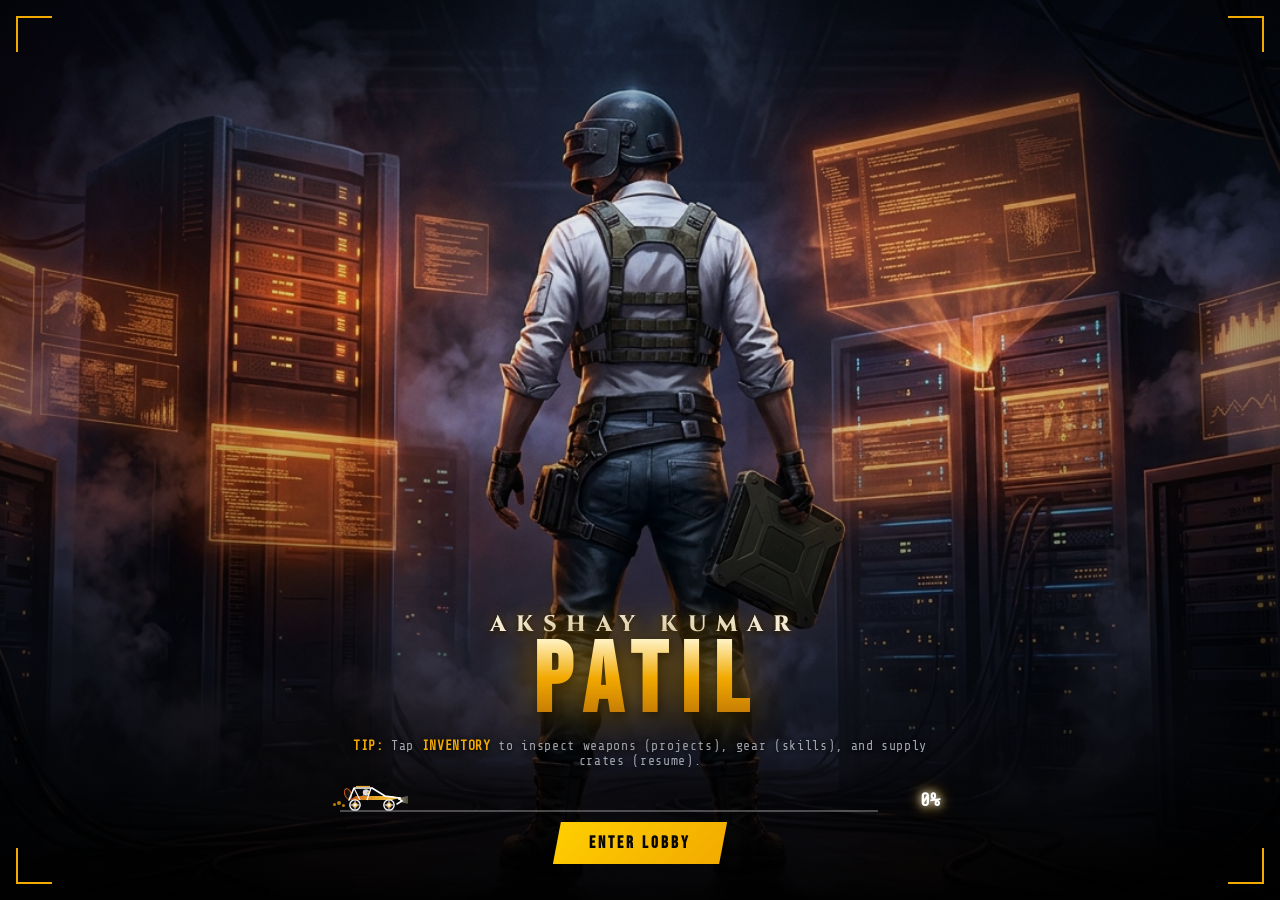
==== commit 70c9cc97: "feat(ui): add PUBG Mobile lobby, inventory bay, and project inspection glass panel markup" ====
--- a/templates/index.html
+++ b/templates/index.html
@@ -4,36 +4,27 @@
 <head>
   <meta charset="UTF-8" />
   <meta name="viewport" content="width=device-width, initial-scale=1.0" />
-  <title>Akshay Kumar Patil | Portfolio</title>
-  <meta name="description" content="AI/ML developer portfolio for Akshay Kumar Patil — RAG applications, ML/DL models, and AI-powered solutions." />
+  <title>Akshay Kumar Patil | PUBG MOBILE Developer Lobby</title>
+  <meta name="description"
+    content="PUBG MOBILE-inspired interactive portfolio for Akshay Kumar Patil — AI/ML Engineer, RAG Architect, and Full-Stack Developer." />
   <link rel="preconnect" href="https://fonts.googleapis.com" />
   <link rel="preconnect" href="https://fonts.gstatic.com" crossorigin />
   <link
-    href="https://fonts.googleapis.com/css2?family=Audiowide&family=Bebas+Neue&family=Inter:wght@400;500;600;700;800;900&family=JetBrains+Mono:wght@400;500;600;700&family=Orbitron:wght@700;800;900&family=Oswald:wght@400;500;600;700&family=Oxanium:wght@600;700;800&family=Rajdhani:wght@400;500;600;700&family=Share+Tech+Mono&family=Space+Mono:ital,wght@0,400;0,700;1,400&display=swap"
+    href="https://fonts.googleapis.com/css2?family=Bebas+Neue&family=Cinzel:wght@700;800;900&family=Inter:wght@400;500;600;700&family=Oswald:wght@400;500;600;700&family=Rajdhani:wght@500;600;700&family=Share+Tech+Mono&display=swap"
     rel="stylesheet" />
   <link rel="stylesheet" href="/static/css/style.css" />
   <link rel="stylesheet" href="/static/css/pubg-theme.css" />
 </head>
 
 <body style="--scene-bg: url('{{SCENE_BG_URL}}');">
-  <div class="site-bg" aria-hidden="true"></div>
-  <div class="site-bg skills-bg" id="skills-bg" aria-hidden="true"></div>
-  <div class="wind-trail" id="wind-trail" aria-hidden="true">
-    <span class="cursor-glow" id="cursor-glow"></span>
-  </div>
-  <div class="storm-layer" id="storm-layer" aria-hidden="true">
-    <div class="storm-vortex" aria-hidden="true">
-      <span></span><span></span><span></span><span></span><span></span>
-    </div>
-    <div class="storm-alert" role="alertdialog" aria-modal="true" aria-labelledby="storm-title"
-      aria-describedby="storm-copy">
-      <p class="eyebrow">The valley is restless</p>
-      <h2 id="storm-title">A little too much wind</h2>
-      <p id="storm-copy">The portfolio has been swept into a playful storm.</p>
-      <button class="button primary" id="reset-storm" type="button">Reset everything</button>
-    </div>
-  </div>
-  <!-- PUBG Cinematic Loading Screen -->
+  <!-- Game Environmental Background -->
+  <div class="pubg-bg-layer" aria-hidden="true"></div>
+  <div class="pubg-vignette-layer" aria-hidden="true"></div>
+  <div class="pubg-particles-layer" id="pubg-particles" aria-hidden="true"></div>
+
+  <!-- ═══════════════════════════════════════════════════════════
+       PUBG CINEMATIC LOADING SCREEN
+       ═══════════════════════════════════════════════════════════ -->
   <div id="pubg-loading-overlay" aria-hidden="false" role="presentation">
     <div class="pubg-cinematic-bg"></div>
 
@@ -43,78 +34,62 @@
     <div class="pubg-corner pubg-corner--bl"></div>
     <div class="pubg-corner pubg-corner--br"></div>
 
-
     <!-- Bottom overlay: name + loading bar -->
     <div class="pubg-bottom-hud">
-      <!-- Name styled exactly like PLAYERUNKNOWN'S / BATTLEGROUNDS -->
       <div class="pubg-name-block">
         <p class="pubg-name-small">AKSHAY KUMAR</p>
         <h1 class="pubg-name-large">PATIL</h1>
       </div>
 
-      <!-- Loading bar + tip -->
       <div class="pubg-hud-bar">
-        <p class="pubg-tip-text"><strong>TIP:</strong> Scroll to the Neural Activity section and draw a digit to see live CNN inference.</p>
-        
+        <p class="pubg-tip-text"><strong>TIP:</strong> Tap <strong>INVENTORY</strong> to inspect weapons (projects), gear (skills), and supply crates (resume).</p>
+
         <!-- Classic PUBG straight white line loading with running buggy -->
         <div class="pubg-track-container">
           <div class="pubg-line-wrapper">
-            <!-- Straight white background track line -->
             <div class="pubg-straight-line-bg"></div>
-            <!-- Active filled white line -->
             <div class="pubg-straight-line-fill" id="pubg-loading-fill"></div>
-            <!-- Running Buggy vehicle -->
             <div class="pubg-buggy-runner" id="pubg-buggy">
               <svg class="pubg-buggy-svg" viewBox="0 0 68 30" width="68" height="30" xmlns="http://www.w3.org/2000/svg" aria-hidden="true">
                 <defs>
                   <linearGradient id="buggyBodyGrad" x1="0%" y1="0%" x2="100%" y2="0%">
-                    <stop offset="0%" stop-color="#c95514"/>
-                    <stop offset="50%" stop-color="#e8a628"/>
-                    <stop offset="100%" stop-color="#f7cb45"/>
+                    <stop offset="0%" stop-color="#c95514" />
+                    <stop offset="50%" stop-color="#e8a628" />
+                    <stop offset="100%" stop-color="#f7cb45" />
                   </linearGradient>
                   <linearGradient id="headlightBeam" x1="0%" y1="0%" x2="100%" y2="0%">
-                    <stop offset="0%" stop-color="rgba(255,248,190,0.85)"/>
-                    <stop offset="100%" stop-color="rgba(255,248,190,0)"/>
+                    <stop offset="0%" stop-color="rgba(255,248,190,0.85)" />
+                    <stop offset="100%" stop-color="rgba(255,248,190,0)" />
                   </linearGradient>
                 </defs>
-                <!-- Forward Headlight beam projection -->
-                <polygon points="60,17 78,12 78,25 60,21" fill="url(#headlightBeam)" opacity="0.6"/>
-                <!-- Rear spare tire mounted on roll cage -->
-                <ellipse cx="8" cy="13" rx="3.2" ry="5.5" transform="rotate(-20 8 13)" fill="#181512" stroke="#d4621a" stroke-width="1"/>
-                <!-- Driver inside roll cage with Level 3 helmet -->
-                <circle cx="26" cy="11.5" r="3.2" fill="#dcdcdc"/>
-                <rect x="26.8" y="10.8" width="3" height="1.6" rx="0.5" fill="#e8a628"/>
-                <path d="M 23 15 C 23 15, 25.5 17, 28 18" stroke="#ffffff" stroke-width="1.3" stroke-linecap="round"/>
-                <!-- Buggy chassis body panels -->
-                <path d="M 10 19 L 19 19 L 44 19 L 52 19 L 59 17 L 52 15 L 16 15 Z" fill="url(#buggyBodyGrad)"/>
-                <!-- Tubular roll cage frame -->
-                <polyline points="9,19 14,7 32,7 45,15 60,17" fill="none" stroke="#ffffff" stroke-width="1.6" stroke-linecap="round" stroke-linejoin="round"/>
-                <line x1="31" y1="7" x2="27" y2="19" stroke="#ffffff" stroke-width="1.3"/>
-                <line x1="14" y1="7" x2="20" y2="19" stroke="#ffffff" stroke-width="1.1"/>
-                <line x1="16" y1="5.5" x2="30" y2="5.5" stroke="#e8a628" stroke-width="1.2"/>
-                <!-- Front bullbar bumper -->
-                <path d="M 58 17 L 62 20 L 57 23" fill="none" stroke="#ffffff" stroke-width="1.5" stroke-linecap="round"/>
-                <!-- Front headlight -->
-                <circle cx="59.5" cy="17.5" r="1.6" fill="#fffbe0"/>
-                <circle cx="59.5" cy="17.5" r="0.8" fill="#ffffff"/>
-                <!-- Rear Wheel -->
+                <polygon points="60,17 78,12 78,25 60,21" fill="url(#headlightBeam)" opacity="0.6" />
+                <ellipse cx="8" cy="13" rx="3.2" ry="5.5" transform="rotate(-20 8 13)" fill="#181512" stroke="#d4621a" stroke-width="1" />
+                <circle cx="26" cy="11.5" r="3.2" fill="#dcdcdc" />
+                <rect x="26.8" y="10.8" width="3" height="1.6" rx="0.5" fill="#e8a628" />
+                <path d="M 23 15 C 23 15, 25.5 17, 28 18" stroke="#ffffff" stroke-width="1.3" stroke-linecap="round" />
+                <path d="M 10 19 L 19 19 L 44 19 L 52 19 L 59 17 L 52 15 L 16 15 Z" fill="url(#buggyBodyGrad)" />
+                <polyline points="9,19 14,7 32,7 45,15 60,17" fill="none" stroke="#ffffff" stroke-width="1.6" stroke-linecap="round" stroke-linejoin="round" />
+                <line x1="31" y1="7" x2="27" y2="19" stroke="#ffffff" stroke-width="1.3" />
+                <line x1="14" y1="7" x2="20" y2="19" stroke="#ffffff" stroke-width="1.1" />
+                <line x1="16" y1="5.5" x2="30" y2="5.5" stroke="#e8a628" stroke-width="1.2" />
+                <path d="M 58 17 L 62 20 L 57 23" fill="none" stroke="#ffffff" stroke-width="1.5" stroke-linecap="round" />
+                <circle cx="59.5" cy="17.5" r="1.6" fill="#fffbe0" />
+                <circle cx="59.5" cy="17.5" r="0.8" fill="#ffffff" />
                 <g class="buggy-wheel buggy-wheel--rear">
-                  <circle cx="15" cy="24" r="5.2" fill="#14110e" stroke="#ffffff" stroke-width="1.3"/>
-                  <circle cx="15" cy="24" r="2.6" fill="#e8a628"/>
-                  <circle cx="15" cy="24" r="1" fill="#ffffff"/>
-                  <line x1="15" y1="19.5" x2="15" y2="28.5" stroke="#ffffff" stroke-width="0.9"/>
-                  <line x1="10.5" y1="24" x2="19.5" y2="24" stroke="#ffffff" stroke-width="0.9"/>
+                  <circle cx="15" cy="24" r="5.2" fill="#14110e" stroke="#ffffff" stroke-width="1.3" />
+                  <circle cx="15" cy="24" r="2.6" fill="#e8a628" />
+                  <circle cx="15" cy="24" r="1" fill="#ffffff" />
+                  <line x1="15" y1="19.5" x2="15" y2="28.5" stroke="#ffffff" stroke-width="0.9" />
+                  <line x1="10.5" y1="24" x2="19.5" y2="24" stroke="#ffffff" stroke-width="0.9" />
                 </g>
-                <!-- Front Wheel -->
                 <g class="buggy-wheel buggy-wheel--front">
-                  <circle cx="49" cy="24" r="5.2" fill="#14110e" stroke="#ffffff" stroke-width="1.3"/>
-                  <circle cx="49" cy="24" r="2.6" fill="#e8a628"/>
-                  <circle cx="49" cy="24" r="1" fill="#ffffff"/>
-                  <line x1="49" y1="19.5" x2="49" y2="28.5" stroke="#ffffff" stroke-width="0.9"/>
-                  <line x1="44.5" y1="24" x2="53.5" y2="24" stroke="#ffffff" stroke-width="0.9"/>
+                  <circle cx="49" cy="24" r="5.2" fill="#14110e" stroke="#ffffff" stroke-width="1.3" />
+                  <circle cx="49" cy="24" r="2.6" fill="#e8a628" />
+                  <circle cx="49" cy="24" r="1" fill="#ffffff" />
+                  <line x1="49" y1="19.5" x2="49" y2="28.5" stroke="#ffffff" stroke-width="0.9" />
+                  <line x1="44.5" y1="24" x2="53.5" y2="24" stroke="#ffffff" stroke-width="0.9" />
                 </g>
               </svg>
-              <!-- Dust particles kicked up behind rear tire -->
               <div class="pubg-buggy-dust" aria-hidden="true">
                 <span class="dust-particle dust-1"></span>
                 <span class="dust-particle dust-2"></span>
@@ -122,165 +97,438 @@
               </div>
             </div>
           </div>
-          <!-- End-of-line loading percentage -->
           <div class="pubg-end-pct">
             <span class="pubg-loading-pct" id="pubg-loading-pct">0%</span>
           </div>
         </div>
 
-        <button class="pubg-enter-btn" id="enter-button" type="button" aria-label="Enter portfolio">Enter the Drop Zone</button>
+        <button class="pubg-enter-btn" id="enter-button" type="button" aria-label="Enter lobby">Enter Lobby</button>
       </div>
     </div>
   </div>
 
-  <!-- Legacy opening screen (hidden, kept for JS compat) -->
-  <div class="opening-screen hide" id="opening-screen" aria-hidden="true" style="display:none"></div>
-
-  <main class="portfolio-shell">
-    <header class="hero" id="hero">
-      <div class="hero-intro glass reveal">
-        <div class="hero-embers" aria-hidden="true">
-          <span class="ember ember-1"></span>
-          <span class="ember ember-2"></span>
-          <span class="ember ember-3"></span>
-          <span class="ember ember-4"></span>
-          <span class="ember ember-5"></span>
-        </div>
-        <p class="hero-kicker" id="hero-kicker">AI/ML + RAG BUILDS</p>
-        <h1 id="hero-name" class="tech-hero-title"><span class="name-first">Akshay</span> <span class="name-mid">Kumar</span> <span class="name-last">Patil</span></h1>
-        <p class="hero-bio" id="hero-bio">I build performant RAG applications, ML/DL models, LLM systems, and practical
-          machine learning tools with clean demos, robust architectures, and production-ready workflows.</p>
-        <div class="hero-chips tech-chips" id="hero-chips"></div>
-        <div class="hero-actions tech-actions">
-          <button class="tech-btn" id="view-projects" type="button">View Projects</button>
-          <button class="tech-btn resume-btn" id="open-resume" type="button"><span class="btn-arrow">↓</span>
-            Resume</button>
-          <button class="tech-btn" id="contact-me" type="button">Contact Me</button>
-        </div>
-        <div class="hero-identity-reveal" id="hero-identity-reveal"
-          aria-label="Move the pointer across the robot to reveal Akshay">
-          <img class="hero-person-image" src="/static/img/hero-akshay-cutout.png" alt="Akshay Kumar Patil" />
-          <img class="hero-robot-image" src="/static/img/hero-robot.png" alt="" aria-hidden="true" />
-          <span class="hero-reveal-label" aria-hidden="true">Reveal Akshay</span>
-        </div>
-      </div>
-
-      <div class="hero-panels">
-        <section class="hero-stats glass reveal">
-          <div class="panel-head">
-            <p class="eyebrow">Snapshot</p>
-            <h3>At a glance</h3>
-          </div>
-          <div class="metric-grid" id="hero-metrics"></div>
-        </section>
-
-        <section class="hero-analytics glass reveal">
-          <div class="panel-head">
-            <p class="eyebrow">Analytics & Skills</p>
-            <h3>Domain Mastery</h3>
-          </div>
-          <div class="analytics-layout">
-            <div class="competency-map" aria-label="8D competency mapping chart">
-              <svg viewBox="0 0 320 320" role="img" aria-labelledby="competency-title competency-description">
-                <title id="competency-title">8D competency mapping</title>
-                <desc id="competency-description">An abstract radar map representing Akshay's technical competency
-                  areas.</desc>
-                <g class="map-grid">
-                  <circle cx="160" cy="160" r="112"></circle>
-                  <circle cx="160" cy="160" r="84"></circle>
-                  <circle cx="160" cy="160" r="56"></circle>
-                  <circle cx="160" cy="160" r="28"></circle>
-                  <path d="M160 48V272M48 160H272M81 81L239 239M239 81L81 239"></path>
-                </g>
-                <polygon class="map-area" points="160,58 232,88 260,160 229,228 160,258 89,225 58,160 90,91"></polygon>
-                <polygon class="map-line" points="160,58 232,88 260,160 229,228 160,258 89,225 58,160 90,91"></polygon>
-                <g class="map-points">
-                  <circle cx="160" cy="58" r="4"></circle>
-                  <circle cx="232" cy="88" r="4"></circle>
-                  <circle cx="260" cy="160" r="4"></circle>
-                  <circle cx="229" cy="228" r="4"></circle>
-                  <circle cx="160" cy="258" r="4"></circle>
-                  <circle cx="89" cy="225" r="4"></circle>
-                  <circle cx="58" cy="160" r="4"></circle>
-                  <circle cx="90" cy="91" r="4"></circle>
-                </g>
-              </svg>
-              <p><span class="map-signal">*</span> 8D COMPETENCY MAPPING</p>
-            </div>
-            <div class="domain-mastery" id="domain-mastery"></div>
-          </div>
-        </section>
+  <!-- ═══════════════════════════════════════════════════════════
+       PUBG MOBILE CLIENT APP SHELL
+       ═══════════════════════════════════════════════════════════ -->
+  <div id="pubg-app-shell">
+
+    <!-- ── TOP HUD (Common across Lobby and Customization) ──── -->
+    <header id="pubg-top-hud">
+      <!-- Player Profile Card (Top-Left) -->
+      <div class="pubg-player-card" id="player-profile-card" role="button" tabindex="0" title="Player Dossier">
+        <div class="player-avatar-wrap">
+          <div class="player-avatar-frame">
+            <svg class="avatar-helmet-icon" viewBox="0 0 24 24" width="22" height="22" fill="none" stroke="currentColor" stroke-width="2">
+              <path d="M12 2a9 9 0 0 0-9 9c0 3.5 2 6.5 5 8v3h8v-3c3-1.5 5-4.5 5-8a9 9 0 0 0-9-9z" />
+              <line x1="6" y1="11" x2="18" y2="11" />
+              <rect x="7" y="11" width="10" height="3" fill="#e8a628" opacity="0.4" />
+            </svg>
+          </div>
+          <span class="player-lvl-badge">75</span>
+        </div>
+        <div class="player-meta">
+          <div class="player-name-line">
+            <span class="player-name" id="hud-player-name">AKSHAY KUMAR PATIL</span>
+            <span class="player-status-tag"><span class="status-dot"></span> READY</span>
+          </div>
+          <div class="player-sub-line">
+            <span class="player-rank-badge">ACE DOMINATOR</span>
+            <span class="player-role-badge" id="hud-player-role">AI/ML ENGINEER</span>
+            <span class="player-ping"><span class="ping-dot"></span> 20ms ASIA</span>
+          </div>
+        </div>
+      </div>
+
+      <!-- Developer Currency / Resource Slots (Top-Right) -->
+      <div class="pubg-top-resources">
+        <div class="resource-pill" title="Featured Projects">
+          <span class="res-icon">📁</span>
+          <span class="res-label">PROJECTS</span>
+          <span class="res-val" id="hud-res-projects">10+</span>
+        </div>
+        <div class="resource-pill" title="Live Deployments">
+          <span class="res-icon">🚀</span>
+          <span class="res-label">DEPLOYS</span>
+          <span class="res-val" id="hud-res-deploys">6</span>
+        </div>
+        <div class="resource-pill" title="Achievements & Wins">
+          <span class="res-icon">🏆</span>
+          <span class="res-label">WINS</span>
+          <span class="res-val" id="hud-res-wins">10+</span>
+        </div>
+        <div class="resource-pill" title="B.Tech Academic Metric">
+          <span class="res-icon">🎓</span>
+          <span class="res-label">CGPA</span>
+          <span class="res-val" id="hud-res-cgpa">7.26</span>
+        </div>
+        <!-- SFX Audio Toggle -->
+        <button class="pubg-hud-btn sfx-btn" id="sfx-toggle-btn" type="button" aria-label="Toggle tactical audio" title="Audio Toggle">
+          <span id="sfx-icon">🔊</span>
+        </button>
       </div>
     </header>
 
-    <section class="section glass reveal">
-      <div class="section-heading">
-        <h3>Education</h3>
-      </div>
-      <div class="cards grid-3" id="education-grid"></div>
+    <!-- ═══════════════════════════════════════════════════════════
+         SCREEN A: PLAYER LOBBY
+         ═══════════════════════════════════════════════════════════ -->
+    <main id="screen-lobby" class="pubg-screen active">
+      <!-- Atmospheric Backdrop Image -->
+      <div class="lobby-scene-bg" aria-hidden="true"></div>
+
+      <!-- Center Character Bay -->
+      <section class="pubg-lobby-character-bay" aria-label="Soldier Character Lobby">
+        <!-- 3D Perspective Character Stage -->
+        <div class="lobby-stage" id="lobby-stage">
+          <!-- Circular Tactical Deployment Platform / Ground Pad -->
+          <div class="pedestal-wrap" aria-hidden="true">
+            <div class="pedestal-disc"></div>
+            <div class="pedestal-ring pedestal-ring--outer"></div>
+            <div class="pedestal-ring pedestal-ring--inner"></div>
+            <div class="pedestal-glow"></div>
+            <div class="pedestal-shadow"></div>
+          </div>
+
+          <!-- Drag-to-Rotate Interactive Soldier Wrapper -->
+          <div class="soldier-rotator" id="soldier-rotator-lobby">
+            <img class="pubg-character-img" id="lobby-character-img"
+              src="/static/img/pubg_soldier_character.png"
+              alt="Akshay Kumar Patil - PUBG Mobile Programmer Soldier with Level 3 Helmet and Military Laptop"
+              draggable="false" />
+          </div>
+
+          <!-- Operator Tactical Floating HUD Tags -->
+          <div class="operator-tag-badge">
+            <span class="op-id">OPERATOR // AKSHAY-01</span>
+            <span class="op-spec">AI / ML &amp; RAG ARCHITECTURE</span>
+          </div>
+
+          <div class="rotate-hint" aria-hidden="true">
+            <span class="hint-icon">⟳</span> DRAG TO ROTATE OPERATOR
+          </div>
+        </div>
+      </section>
+
+      <!-- Left Squad Social Slots (PUBG Mobile 4-Player Team) -->
+      <aside class="pubg-lobby-squad" aria-label="Squad Slots & Comms">
+        <div class="squad-header">
+          <span class="squad-title">TEAM ROSTER</span>
+          <span class="squad-mode">SQUAD (4/4)</span>
+        </div>
+        <div class="squad-slots">
+          <!-- Slot 1: Team Leader -->
+          <div class="squad-slot squad-slot--leader active">
+            <div class="slot-badge">#1</div>
+            <div class="slot-info">
+              <span class="slot-name">AKSHAY (LEADER)</span>
+              <span class="slot-desc">AI/ML Engineer</span>
+            </div>
+            <span class="slot-mic on" title="Voice Channel Active">🎙️</span>
+          </div>
+          <!-- Slot 2: GitHub -->
+          <a class="squad-slot squad-slot--link" id="squad-github" href="https://github.com/Akshay-kumar-patil" target="_blank" rel="noreferrer" title="Open GitHub Profile">
+            <div class="slot-badge">#2</div>
+            <div class="slot-info">
+              <span class="slot-name">GITHUB HUB</span>
+              <span class="slot-desc">10+ Repositories</span>
+            </div>
+            <span class="slot-action">JOIN ➔</span>
+          </a>
+          <!-- Slot 3: LinkedIn -->
+          <a class="squad-slot squad-slot--link" id="squad-linkedin" href="https://linkedin.com/in/akshay-patil-akki12" target="_blank" rel="noreferrer" title="Open LinkedIn Profile">
+            <div class="slot-badge">#3</div>
+            <div class="slot-info">
+              <span class="slot-name">LINKEDIN NET</span>
+              <span class="slot-desc">Professional Comms</span>
+            </div>
+            <span class="slot-action">CONNECT ➔</span>
+          </a>
+          <!-- Slot 4: Direct Dispatch -->
+          <button class="squad-slot squad-slot--btn" id="squad-comms-btn" type="button" title="Send Direct Message">
+            <div class="slot-badge">#4</div>
+            <div class="slot-info">
+              <span class="slot-name">DISPATCH HQ</span>
+              <span class="slot-desc">Direct Message / Comms</span>
+            </div>
+            <span class="slot-action">CALL ➔</span>
+          </button>
+        </div>
+      </aside>
+
+      <!-- Bottom Lobby Navigation Bar -->
+      <footer class="pubg-lobby-bottom-bar">
+        <!-- World Chat / Bio Ticker (Bottom-Left) -->
+        <div class="lobby-chat-ticker">
+          <div class="chat-tab-pill">ALL CHAT</div>
+          <div class="chat-text-track">
+            <span class="chat-sender">[LEADER] Akshay:</span>
+            <span class="chat-msg" id="lobby-chat-msg">
+              AI/ML student building performant RAG workflows, ML/DL models &amp; real-time neural inference.
+            </span>
+          </div>
+        </div>
+
+        <!-- In-Game Mobile Nav Buttons (Center) -->
+        <nav class="lobby-center-nav" aria-label="Lobby Navigation">
+          <button class="pubg-nav-btn" id="nav-btn-inventory" type="button" aria-label="Open Inventory Screen">
+            <span class="nav-btn-icon">🎒</span>
+            <span class="nav-btn-title">INVENTORY</span>
+            <span class="nav-btn-sub">LOADOUT</span>
+          </button>
+          <button class="pubg-nav-btn" id="nav-btn-lab" type="button" aria-label="Open Neural Training Lab">
+            <span class="nav-btn-icon">🧠</span>
+            <span class="nav-btn-title">TRAINING LAB</span>
+            <span class="nav-btn-sub">LIVE CNN</span>
+          </button>
+          <button class="pubg-nav-btn" id="nav-btn-career" type="button" aria-label="Open Career & Education">
+            <span class="nav-btn-icon">📜</span>
+            <span class="nav-btn-title">CAREER</span>
+            <span class="nav-btn-sub">TIMELINE</span>
+          </button>
+          <button class="pubg-nav-btn" id="nav-btn-resume" type="button" aria-label="Open Resume PDF">
+            <span class="nav-btn-icon">📦</span>
+            <span class="nav-btn-title">SUPPLY CRATE</span>
+            <span class="nav-btn-sub">RESUME PDF</span>
+          </button>
+          <button class="pubg-nav-btn" id="nav-btn-contact" type="button" aria-label="Open Contact Modal">
+            <span class="nav-btn-icon">📡</span>
+            <span class="nav-btn-title">COMMS</span>
+            <span class="nav-btn-sub">CONTACT</span>
+          </button>
+        </nav>
+
+        <!-- The Iconic PUBG Matchmaking START Module (Bottom-Right) -->
+        <div class="pubg-matchmaking-module">
+          <div class="mode-select-box" id="mode-select-box" role="button" tabindex="0" title="Match Settings">
+            <span class="mode-pill">PORTFOLIO</span>
+            <div class="mode-details">
+              <span class="mode-map">CLASSIC // ERANGEL</span>
+              <span class="mode-team">TPP · AI/ML SPEC</span>
+            </div>
+            <span class="mode-gear-icon">⚙</span>
+          </div>
+          <button class="pubg-start-btn" id="start-inventory-btn" type="button" aria-label="Start Match / Enter Inventory">
+            <span class="start-btn-text">START</span>
+            <span class="start-btn-sub">ENTER INVENTORY</span>
+          </button>
+        </div>
+      </footer>
+    </main>
+
+    <!-- ═══════════════════════════════════════════════════════════
+         SCREEN B: INVENTORY / CHARACTER CUSTOMIZATION
+         ═══════════════════════════════════════════════════════════ -->
+    <section id="screen-inventory" class="pubg-screen">
+      <!-- Darkened Armory / Customization Background -->
+      <div class="inventory-scene-bg" aria-hidden="true"></div>
+
+      <!-- Top Sub-Bar with Return to Lobby -->
+      <div class="pubg-inv-topbar">
+        <button class="pubg-back-btn" id="inv-back-lobby-btn" type="button" aria-label="Return to Player Lobby">
+          <span class="back-arrow">←</span>
+          <span class="back-text">LOBBY</span>
+        </button>
+        <div class="inv-title-group">
+          <h2 class="inv-title">CHARACTER LOADOUT &amp; INVENTORY</h2>
+          <span class="inv-subtitle">CUSTOMIZATION BAY // LEVEL 75 OPERATOR GEAR</span>
+        </div>
+        <div class="inv-quick-stats">
+          <span class="stat-pill"><span class="stat-k">CAPACITY</span> 100%</span>
+          <span class="stat-pill"><span class="stat-k">STATUS</span> EQUIPPED</span>
+        </div>
+      </div>
+
+      <!-- Main Split Layout (Left Character Bay, Right Grid & Detail Drawer) -->
+      <div class="pubg-inv-body">
+
+        <!-- Left Character Bay -->
+        <div class="pubg-inv-character-bay" aria-label="Operator Inspection">
+          <div class="inv-spotlight" aria-hidden="true"></div>
+          <div class="soldier-rotator" id="soldier-rotator-inv">
+            <img class="pubg-character-img" id="inv-character-img"
+              src="/static/img/pubg_soldier_character.png"
+              alt="Akshay Kumar Patil - Character Loadout Preview"
+              draggable="false" />
+          </div>
+
+          <!-- Ground Ring & Shadow -->
+          <div class="pedestal-wrap" aria-hidden="true">
+            <div class="pedestal-disc"></div>
+            <div class="pedestal-ring pedestal-ring--outer"></div>
+            <div class="pedestal-glow"></div>
+            <div class="pedestal-shadow"></div>
+          </div>
+
+          <!-- Current Loadout Summary Chips -->
+          <div class="inv-equipped-summary">
+            <div class="eq-chip"><span class="eq-icon">🔫</span> <span class="eq-text">PRIMARY: PYTHON / PYTORCH</span></div>
+            <div class="eq-chip"><span class="eq-icon">🪖</span> <span class="eq-text">HELMET: B.TECH AI &amp; ML</span></div>
+            <div class="eq-chip"><span class="eq-icon">🎒</span> <span class="eq-text">VEST: FASTAPI / RAG ENGINE</span></div>
+          </div>
+
+          <div class="rotate-hint" aria-hidden="true">
+            <span class="hint-icon">⟳</span> DRAG TO ROTATE
+          </div>
+
+          <!-- PUBG MOBILE-Inspired Project Inspection Glass Panel -->
+          <aside class="project-glass-panel" id="project-glass-panel" aria-label="Project Inspection Panel" aria-hidden="true">
+            <div class="glass-panel-header">
+              <div class="glass-header-left">
+                <span class="glass-status-dot"></span>
+                <span class="glass-category-tag" id="glass-category-tag">AI/ML · RAG PIPELINE</span>
+                <span class="glass-rarity-pill" id="glass-rarity-pill">MYTHIC</span>
+              </div>
+              <button class="glass-close-btn" id="glass-close-btn" type="button" aria-label="Close Project Details" title="Close Panel (ESC)">✕</button>
+            </div>
+
+            <div class="glass-title-block">
+              <h3 class="glass-project-title" id="glass-project-title">HEALIX</h3>
+              <p class="glass-project-tagline" id="glass-project-tagline">Self-healing RAG pipeline with automated query re-write.</p>
+            </div>
+
+            <div class="glass-divider" aria-hidden="true"></div>
+
+            <div class="glass-content-scroll">
+              <div class="glass-section">
+                <span class="glass-section-label">MISSION BRIEF // OVERVIEW</span>
+                <p class="glass-description" id="glass-description"></p>
+              </div>
+
+              <div class="glass-section">
+                <span class="glass-section-label">KEY COMBAT FEATURES</span>
+                <ul class="glass-features-list" id="glass-features-list"></ul>
+              </div>
+
+              <div class="glass-section">
+                <span class="glass-section-label">TECH SPECIFICATIONS</span>
+                <div class="glass-tech-grid" id="glass-tech-grid"></div>
+              </div>
+            </div>
+
+            <div class="glass-panel-footer">
+              <a class="glass-action-btn glass-btn-primary" id="glass-repo-btn" href="#" target="_blank" rel="noreferrer" title="View GitHub Repository">
+                <svg class="btn-git-icon" viewBox="0 0 24 24" width="15" height="15" fill="currentColor">
+                  <path d="M12 0C5.37 0 0 5.37 0 12c0 5.31 3.435 9.795 8.205 11.385.6.105.825-.255.825-.57 0-.285-.015-1.23-.015-2.235-3.015.555-3.795-.735-4.035-1.41-.135-.345-.72-1.41-1.23-1.695-.42-.225-1.02-.78-.015-.795.945-.015 1.62.87 1.845 1.23 1.08 1.815 2.805 1.305 3.495.99.105-.78.42-1.305.765-1.605-2.67-.3-5.46-1.335-5.46-5.925 0-1.305.465-2.385 1.23-3.225-.12-.3-.54-1.53.12-3.18 0 0 1.005-.315 3.3 1.23.96-.27 1.98-.405 3-.405s2.04.135 3 .405c2.295-1.56 3.3-1.23 3.3-1.23.66 1.65.24 2.88.12 3.18.765.84 1.23 1.905 1.23 3.225 0 4.605-2.805 5.625-5.475 5.925.435.375.81 1.095.81 2.22 0 1.605-.015 2.895-.015 3.3 0 .315.225.69.825.57A12.02 12.02 0 0024 12c0-6.63-5.37-12-12-12z"/>
+                </svg>
+                VIEW REPOSITORY
+              </a>
+              <a class="glass-action-btn glass-btn-secondary" id="glass-demo-btn" href="#" target="_blank" rel="noreferrer" style="display:none;" title="Open Live Demo">
+                LIVE DEMO ➔
+              </a>
+            </div>
+          </aside>
+        </div>
+
+        <!-- Right Side: Categories Tabs + Items Grid + Detail Drawer -->
+        <div class="pubg-inv-panel">
+
+          <!-- Category Navigation Tabs (PUBG Mobile vertical icons) -->
+          <nav class="pubg-category-tabs" id="pubg-category-tabs" aria-label="Inventory Categories">
+            <!-- 1. OUTFIT -> About Me -->
+            <button class="cat-tab" data-cat="outfit" type="button" aria-selected="false">
+              <span class="cat-icon">👕</span>
+              <span class="cat-label">OUTFIT</span>
+              <span class="cat-sub">ABOUT ME</span>
+            </button>
+            <!-- 2. HEADGEAR -> Education -->
+            <button class="cat-tab" data-cat="headgear" type="button" aria-selected="false">
+              <span class="cat-icon">🪖</span>
+              <span class="cat-label">HEADGEAR</span>
+              <span class="cat-sub">EDUCATION</span>
+            </button>
+            <!-- 3. WEAPONS -> Projects -->
+            <button class="cat-tab active" data-cat="weapons" type="button" aria-selected="true">
+              <span class="cat-icon">🔫</span>
+              <span class="cat-label">WEAPONS</span>
+              <span class="cat-sub">PROJECTS</span>
+            </button>
+            <!-- 4. GEAR -> Technical Skills -->
+            <button class="cat-tab" data-cat="gear" type="button" aria-selected="false">
+              <span class="cat-icon">🎒</span>
+              <span class="cat-label">GEAR</span>
+              <span class="cat-sub">SKILLS</span>
+            </button>
+            <!-- 5. COLLECTIONS -> Achievements -->
+            <button class="cat-tab" data-cat="collections" type="button" aria-selected="false">
+              <span class="cat-icon">🏆</span>
+              <span class="cat-label">COLLECTIONS</span>
+              <span class="cat-sub">AWARDS</span>
+            </button>
+            <!-- 6. SUPPLY CRATE -> Resume & Resources -->
+            <button class="cat-tab" data-cat="supply" type="button" aria-selected="false">
+              <span class="cat-icon">📦</span>
+              <span class="cat-label">SUPPLY CRATE</span>
+              <span class="cat-sub">RESUME</span>
+            </button>
+            <!-- 7. LAB -> Neural Activity CNN Demo -->
+            <button class="cat-tab cat-tab--lab" data-cat="lab" type="button" aria-selected="false">
+              <span class="cat-icon">🧠</span>
+              <span class="cat-label">LAB</span>
+              <span class="cat-sub">CNN DEMO</span>
+            </button>
+          </nav>
+
+          <!-- Middle: Dynamic Items Grid Container -->
+          <div class="pubg-grid-scroll-wrap">
+            <div class="category-banner">
+              <span class="cat-banner-title" id="cat-banner-title">WEAPONS // FEATURED PROJECTS</span>
+              <span class="cat-banner-count" id="cat-banner-count">7 ITEMS EQUIPPED</span>
+            </div>
+            <div class="pubg-item-grid" id="pubg-item-grid" role="listbox" aria-label="Category Items">
+              <!-- Dynamically populated via JS -->
+            </div>
+          </div>
+
+          <!-- Bottom: Selected Item Detail / Inspection Drawer -->
+          <aside class="pubg-item-detail-drawer" id="pubg-item-detail-drawer" aria-label="Item Inspection">
+            <div class="detail-header">
+              <div class="detail-titles">
+                <div class="detail-rarity-row">
+                  <span class="detail-rarity-badge" id="detail-rarity-badge">MYTHIC</span>
+                  <span class="detail-category-tag" id="detail-category-tag">ASSAULT RAG</span>
+                </div>
+                <h3 class="detail-title" id="detail-title">HEALIX // RAG ORCHESTRATOR</h3>
+                <p class="detail-tagline" id="detail-tagline">Self-healing RAG pipeline with automated query re-write.</p>
+              </div>
+              <div class="detail-actions" id="detail-actions">
+                <!-- Action Buttons injected dynamically -->
+              </div>
+            </div>
+            <div class="detail-body">
+              <div class="detail-desc-box">
+                <p class="detail-desc" id="detail-desc"></p>
+                <ul class="detail-points" id="detail-points"></ul>
+              </div>
+              <div class="detail-specs-box">
+                <span class="specs-title">TECH SPECIFICATIONS / PARAMETERS:</span>
+                <div class="detail-tech-chips" id="detail-tech-chips"></div>
+              </div>
+            </div>
+          </aside>
+
+        </div>
+      </div>
     </section>
 
-    <section class="section glass reveal futuristic-projects" id="projects-section">
-      <div class="section-heading">
-        <p class="eyebrow">Projects</p>
-        <h3>Featured Projects</h3>
-      </div>
-      <div class="cards grid-2" id="projects-grid"></div>
-    </section>
-
-    <section class="section glass reveal">
-      <div class="section-heading">
-        <h3>Special Mention</h3>
-      </div>
-      <div class="special-project" id="special-project"></div>
-    </section>
-
-    <section class="section glass reveal" id="skills-anchor">
-      <div class="section-heading">
-        <p class="eyebrow">Technical Skills</p>
-        <h3>The craft behind the scenes</h3>
-      </div>
-      <div class="skills-grid" id="skills-grid"></div>
-    </section>
-
-    <section class="section glass reveal" id="contact-section">
-      <div class="section-heading">
-        <p class="eyebrow">Contact</p>
-        <h3>Let's build something useful</h3>
-      </div>
-      <div class="contact-strip">
-        <div>
-          <p class="card-label">India</p>
-          <p>Jabalpur, Madhya Pradesh</p>
-        </div>
-        <div>
-          <p class="card-label">Email</p>
-          <p id="contact-email"></p>
-        </div>
-        <div>
-          <p class="card-label">Resume</p>
-          <button class="button secondary" id="footer-open-resume" type="button">Open Resume</button>
-        </div>
-      </div>
-    </section>
-
-    <section class="section glass reveal">
-      <div class="section-heading">
-        <p class="eyebrow">Achievements</p>
-        <h3>Wins and certifications</h3>
-      </div>
-      <div class="badge-row" id="achievements-row"></div>
-    </section>
-
-    <!-- Neural Activity Section -->
-    <section class="section neural-activity-section glass reveal" id="neural-activity-section">
-      <div class="section-heading">
-        <p class="eyebrow">Neural Activity</p>
-        <h3>Watch the network recognize what you draw</h3>
+  </div><!-- /#pubg-app-shell -->
+
+  <!-- ═══════════════════════════════════════════════════════════
+       INTERACTIVE MODALS & LAB DEMO
+       ═══════════════════════════════════════════════════════════ -->
+
+  <!-- 1. TRAINING LAB MODAL (Interactive CNN Digit Recognition) -->
+  <div class="pubg-modal" id="lab-modal" aria-hidden="true" role="dialog" aria-modal="true" aria-labelledby="lab-modal-title">
+    <div class="modal-backdrop" id="lab-backdrop"></div>
+    <div class="modal-card lab-card">
+      <div class="modal-toolbar">
+        <div class="toolbar-title-group">
+          <span class="toolbar-eyebrow">NEURAL SHOOTING RANGE</span>
+          <h3 id="lab-modal-title">CONVOLUTIONAL NEURAL NETWORK // DIGIT INFERENCE</h3>
+        </div>
+        <button class="pubg-close-btn" id="close-lab-btn" type="button" aria-label="Close Training Lab">✕ CLOSE [ESC]</button>
       </div>
 
       <div class="neural-app-container">
-        <!-- Left Panel: Drawing Canvas & Downsample Preview -->
+        <!-- Drawing Panel -->
         <div class="neural-canvas-panel">
           <div class="canvas-header">
             <span class="canvas-label">DRAW A DIGIT (0-9)</span>
@@ -288,7 +536,7 @@
               <svg viewBox="0 0 24 24" width="13" height="13" fill="none" stroke="currentColor" stroke-width="2">
                 <path d="M3 6h18M19 6v14a2 2 0 0 1-2 2H7a2 2 0 0 1-2-2V6m3 0V4a2 2 0 0 1 2-2h4a2 2 0 0 1 2 2v2" />
               </svg>
-              Clear
+              CLEAR
             </button>
           </div>
           <div class="canvas-wrapper">
@@ -296,13 +544,12 @@
           </div>
           <div class="downsample-preview-box">
             <div class="downsample-info">
-              <span class="downsample-label">Input Tensor (28x28)</span>
+              <span class="downsample-label">INPUT TENSOR (28x28)</span>
               <span class="downsample-sub">Center-of-Mass Normalized</span>
             </div>
             <canvas id="neural-downsample-canvas" width="56" height="56"></canvas>
           </div>
 
-          <!-- Drawing Guide Note Box -->
           <div class="drawing-guide-note">
             <div class="guide-note-item">
               <span class="guide-icon">💡</span>
@@ -315,11 +562,11 @@
           </div>
         </div>
 
-        <!-- Center Panel: Interactive Real-Time Neural Network Graph -->
+        <!-- Center Graph Panel -->
         <div class="neural-graph-panel">
           <div class="graph-header">
             <span>CONVOLUTIONAL NEURAL NETWORK GRAPH</span>
-            <span class="pulse-indicator"><span class="pulse-dot"></span> Live Computations</span>
+            <span class="pulse-indicator"><span class="pulse-dot"></span> LIVE COMPUTATIONS</span>
           </div>
           <div class="graph-canvas-wrap" id="neural-graph-wrap">
             <canvas id="neural-graph-canvas"></canvas>
@@ -327,7 +574,7 @@
           </div>
         </div>
 
-        <!-- Right Panel: Output & Confidence Distribution -->
+        <!-- Prediction & Probability Panel -->
         <div class="neural-output-panel">
           <div class="output-prediction-card">
             <span class="output-label">PREDICTION</span>
@@ -343,137 +590,105 @@
           </div>
         </div>
       </div>
-    </section>
-    <section class="section matrix-fabric-section glass reveal" id="matrix-section">
-      <div class="matrix-header">
-        <div class="matrix-title-group">
-          <p class="eyebrow">Neural Matrix Fabric</p>
-          <p class="matrix-desc">Hover or drag the curtain — the source code itself hangs like fabric in the breeze.</p>
-        </div>
-        <div class="matrix-badge">
-          <svg class="matrix-badge-icon" viewBox="0 0 24 24" width="14" height="14" fill="none" stroke="currentColor"
-            stroke-width="2">
-            <path d="M15 3h6v6M14 10l6-6M9 21H3v-6M10 14l-6 6" />
-          </svg>
-          <span>hover &middot; drag to stretch</span>
-        </div>
-      </div>
-
-      <div class="matrix-canvas-card">
-        <canvas id="matrix-fabric-canvas"></canvas>
-      </div>
-
-      <footer class="matrix-footer">
-        <p class="footer-links">
-          <a id="footer-github" href="#" target="_blank" rel="noreferrer">GitHub</a>
-          <span>&middot;</span>
-          <a id="footer-linkedin" href="#" target="_blank" rel="noreferrer">LinkedIn</a>
-          <span>&middot;</span>
-          <a id="footer-resume" href="#" target="_blank" rel="noreferrer">Resume PDF</a>
-        </p>
-      </footer>
-    </section>
-
-  </main>
-
-  <!-- PUBG Winner Winner Easter Egg Toast -->
+    </div>
+  </div>
+
+  <!-- 2. RESUME MODAL (Embedded PDF Viewer) -->
+  <div class="pubg-modal" id="resume-modal" aria-hidden="true" role="dialog" aria-modal="true" aria-labelledby="resume-title">
+    <div class="modal-backdrop" id="resume-backdrop"></div>
+    <div class="modal-card resume-card">
+      <div class="modal-toolbar">
+        <div>
+          <span class="toolbar-eyebrow">OFFICIAL DOSSIER</span>
+          <h3 id="resume-title">AKSHAY KUMAR PATIL // RESUME</h3>
+        </div>
+        <div class="modal-toolbar-actions">
+          <a class="pubg-modal-action-btn" href="/static/resume/Akshay_updated_resume_main.pdf" download="Akshay_Kumar_Patil_Resume.pdf" title="Download Resume PDF">
+            💾 DOWNLOAD PDF
+          </a>
+          <button class="pubg-close-btn" id="close-resume-btn" type="button" aria-label="Close Resume">✕ CLOSE [ESC]</button>
+        </div>
+      </div>
+      <iframe class="resume-frame" src="/static/resume/Akshay_updated_resume_main.pdf" title="Akshay Kumar Patil Resume"></iframe>
+    </div>
+  </div>
+
+  <!-- 3. CAREER / TIMELINE MODAL -->
+  <div class="pubg-modal" id="career-modal" aria-hidden="true" role="dialog" aria-modal="true" aria-labelledby="career-title">
+    <div class="modal-backdrop" id="career-backdrop"></div>
+    <div class="modal-card career-card">
+      <div class="modal-toolbar">
+        <div>
+          <span class="toolbar-eyebrow">SERVICE RECORD</span>
+          <h3 id="career-title">CAREER RESULTS &amp; EDUCATION TIMELINE</h3>
+        </div>
+        <button class="pubg-close-btn" id="close-career-btn" type="button" aria-label="Close Career">✕ CLOSE [ESC]</button>
+      </div>
+      <div class="career-modal-content" id="career-timeline-content">
+        <!-- Dynamically injected education cards and stats -->
+      </div>
+    </div>
+  </div>
+
+  <!-- 4. COMMS / CONTACT MODAL -->
+  <div class="pubg-modal" id="comms-modal" aria-hidden="true" role="dialog" aria-modal="true" aria-labelledby="comms-title">
+    <div class="modal-backdrop" id="comms-backdrop"></div>
+    <div class="modal-card comms-card">
+      <div class="modal-toolbar">
+        <div>
+          <span class="toolbar-eyebrow">FREQUENCY ENCRYPTION 256-BIT</span>
+          <h3 id="comms-title">TACTICAL COMMUNICATIONS // DISPATCH</h3>
+        </div>
+        <button class="pubg-close-btn" id="close-comms-btn" type="button" aria-label="Close Comms">✕ CLOSE [ESC]</button>
+      </div>
+      <div class="comms-modal-content">
+        <div class="comms-strip">
+          <div class="comms-tile">
+            <span class="tile-icon">📍</span>
+            <span class="tile-label">BASE LOCATION</span>
+            <span class="tile-val">Jabalpur, Madhya Pradesh, India</span>
+          </div>
+          <div class="comms-tile">
+            <span class="tile-icon">✉️</span>
+            <span class="tile-label">DIRECT DISPATCH</span>
+            <a class="tile-val tile-link" id="comms-email-link" href="mailto:akshaykumarpatil58@gmail.com">akshaykumarpatil58@gmail.com</a>
+          </div>
+          <div class="comms-tile">
+            <span class="tile-icon">📱</span>
+            <span class="tile-label">HOTLINE</span>
+            <span class="tile-val">+91-81030 73393</span>
+          </div>
+          <div class="comms-tile">
+            <span class="tile-icon">🐙</span>
+            <span class="tile-label">GITHUB DOSSIER</span>
+            <a class="tile-val tile-link" href="https://github.com/Akshay-kumar-patil" target="_blank" rel="noreferrer">github.com/Akshay-kumar-patil</a>
+          </div>
+          <div class="comms-tile">
+            <span class="tile-icon">💼</span>
+            <span class="tile-label">LINKEDIN NETWORK</span>
+            <a class="tile-val tile-link" href="https://linkedin.com/in/akshay-patil-akki12" target="_blank" rel="noreferrer">linkedin.com/in/akshay-patil-akki12</a>
+          </div>
+        </div>
+        <div class="comms-fast-dispatch">
+          <h4>SEND RAPID TRANSMISSION</h4>
+          <p>Open default mail client with pre-addressed subject:</p>
+          <a class="pubg-start-btn comms-send-btn" href="mailto:akshaykumarpatil58@gmail.com?subject=Collab%20Inquiry%20via%20Portfolio&body=Hi%20Akshay,%0A%0AI%20checked%20out%20your%20PUBG%20portfolio...">
+            <span class="start-btn-text">TRANSMIT EMAIL ➔</span>
+          </a>
+        </div>
+      </div>
+    </div>
+  </div>
+
+  <!-- Winner Winner Chicken Dinner Toast -->
   <div id="winner-toast" aria-live="polite" aria-atomic="true">
-    <span class="winner-text">WINNER WINNER CHICKEN DINNER</span>
-    <span class="winner-sub">#1 Viewed &mdash; Thanks for visiting</span>
+    <span class="winner-text">WINNER WINNER CHICKEN DINNER!</span>
+    <span class="winner-sub">#1 AI/ML OPERATOR IN THE DROP ZONE</span>
   </div>
 
-  <div class="resume-modal" id="resume-modal" aria-hidden="true">
-    <div class="resume-backdrop" id="resume-backdrop"></div>
-    <section class="resume-card" role="dialog" aria-modal="true" aria-label="Resume preview">
-      <div class="resume-toolbar">
-        <div>
-          <p class="eyebrow">Resume Preview</p>
-          <h3>Akshay Kumar Patil</h3>
-        </div>
-        <button class="button secondary" id="close-resume" type="button">Close</button>
-      </div>
-      <iframe class="resume-frame" src="/static/resume/Akshay_updated_resume_main.pdf"
-        title="Akshay Kumar Patil Resume"></iframe>
-    </section>
-  </div>
-
+  <!-- Scripts -->
   <script src="/static/js/mnist_weights.js"></script>
   <script src="/static/js/main.js"></script>
-  <script>
-    /* ── PUBG Loading Screen Controller ── */
-    (function () {
-      var overlay  = document.getElementById('pubg-loading-overlay');
-      var pctEl    = document.getElementById('pubg-loading-pct');
-      var fillEl   = document.getElementById('pubg-loading-fill');
-      var buggyEl  = document.getElementById('pubg-buggy');
-      var enterBtn = document.getElementById('enter-button');
-      var toast    = document.getElementById('winner-toast');
-
-      /* Animate the percentage counter, straight line fill, and buggy runner */
-      var start = null;
-      var DURATION = 3500;
-      var targets = [0, 22, 58, 76, 91, 100];
-
-      function animatePct(ts) {
-        if (!start) start = ts;
-        var elapsed = ts - start;
-        var prog = Math.min(elapsed / DURATION, 1);
-        /* Lerp through waypoints */
-        var segments = targets.length - 1;
-        var seg = Math.min(Math.floor(prog * segments), segments - 1);
-        var segProg = (prog * segments) - seg;
-        var val = Math.round(targets[seg] + (targets[seg+1] - targets[seg]) * segProg);
-
-        if (pctEl) pctEl.textContent = val + '%';
-        if (fillEl) fillEl.style.width = val + '%';
-        if (buggyEl) {
-          /* Buggy drives along the straight white line */
-          buggyEl.style.left = 'calc(' + val + '% - ' + (val * 0.68) + 'px)';
-          if (val >= 100) {
-            buggyEl.classList.add('parked');
-          }
-        }
-
-        if (prog < 1) {
-          requestAnimationFrame(animatePct);
-        } else {
-          if (pctEl) pctEl.textContent = '100%';
-          if (fillEl) fillEl.style.width = '100%';
-          if (buggyEl) {
-            buggyEl.style.left = 'calc(100% - 68px)';
-            buggyEl.classList.add('parked');
-          }
-        }
-      }
-      requestAnimationFrame(animatePct);
-
-      /* Enter button handler */
-      function enterPortfolio() {
-        if (overlay) {
-          overlay.classList.add('hide');
-          setTimeout(function() { overlay.style.display = 'none'; }, 900);
-        }
-        /* Show winner toast after 2.5s */
-        setTimeout(function() {
-          if (toast) {
-            toast.classList.add('show');
-            setTimeout(function() { toast.classList.remove('show'); }, 3500);
-          }
-        }, 2500);
-      }
-
-      if (enterBtn) {
-        enterBtn.addEventListener('click', enterPortfolio);
-        /* Also allow skipping with any key or tap after load bar completes */
-        setTimeout(function() {
-          document.addEventListener('keydown', function skip(e) {
-            document.removeEventListener('keydown', skip);
-            enterPortfolio();
-          }, { once: true });
-        }, 3800);
-      }
-    })();
-  </script>
 </body>
 
 </html>
--- a/static/css/pubg-theme.css
+++ b/static/css/pubg-theme.css
@@ -1,123 +1,122 @@
 /* ============================================================
-   PUBG THEME — Complete Portfolio Override
-   PlayerUnknown's Battlegrounds tactical aesthetic
+   PUBG MOBILE THEME — COMPLETE LOBBY & INVENTORY SYSTEM
+   Authentic mobile-game interface with Lobby, Character Bay,
+   Wardrobe/Inventory categories, Rarity tiers & Interactive HUD
    ============================================================ */
 
-@import url('https://fonts.googleapis.com/css2?family=Cinzel:wght@700;800;900&family=Oswald:wght@400;500;600;700&family=Rajdhani:wght@400;500;600;700&family=Share+Tech+Mono&family=Bebas+Neue&display=swap');
-
-/* ── Design Tokens ───────────────────────────────────────── */
+@import url('https://fonts.googleapis.com/css2?family=Bebas+Neue&family=Cinzel:wght@700;800;900&family=Inter:wght@400;500;600;700&family=Oswald:wght@400;500;600;700&family=Rajdhani:wght@500;600;700&family=Share+Tech+Mono&display=swap');
+
+/* ── Tactical Design Tokens ───────────────────────────────── */
 :root {
-  --pubg-bg-1:        #0a0800;
-  --pubg-bg-2:        #120e02;
-  --pubg-bg-3:        #1c1500;
-  --pubg-amber:       #e8a628;
-  --pubg-amber-2:     #f5c842;
-  --pubg-amber-dim:   #a06e10;
-  --pubg-orange:      #d4621a;
-  --pubg-red:         #c0392b;
-  --pubg-ink:         #f0e4c4;
-  --pubg-ink-dim:     #a8936a;
-  --pubg-surface:     rgba(20, 16, 2, 0.82);
-  --pubg-surface-2:   rgba(30, 24, 4, 0.94);
-  --pubg-border:      rgba(232, 166, 40, 0.30);
-  --pubg-border-glow: rgba(232, 166, 40, 0.60);
-  --pubg-shadow:      0 16px 48px rgba(0, 0, 0, 0.70);
-  --pubg-glow:        0 0 20px rgba(232, 166, 40, 0.35);
-  --display-font:     'Oswald', 'Bebas Neue', 'Impact', sans-serif;
-  --body-font:        'Rajdhani', 'Segoe UI', system-ui, sans-serif;
-  --mono-font:        'Share Tech Mono', 'JetBrains Mono', monospace;
-}
-
-/* ── Base Overrides ──────────────────────────────────────── */
-body {
-  background: #0a0800 !important;
-  color: var(--pubg-ink) !important;
-  font-family: var(--body-font) !important;
-  letter-spacing: 0.03em;
-}
-
-body::before {
-  content: '';
+  --pubg-bg-black:      #070705;
+  --pubg-bg-charcoal:   #0f1216;
+  --pubg-bg-panel:      rgba(15, 18, 22, 0.94);
+  --pubg-bg-panel-dark: rgba(9, 11, 14, 0.96);
+  --pubg-bg-subtle:     rgba(25, 30, 36, 0.75);
+
+  /* Tactical PUBG Amber / Gold */
+  --pubg-amber:         #f2a900;
+  --pubg-amber-bright:  #ffd000;
+  --pubg-amber-dim:     #a06e00;
+  --pubg-amber-glow:    rgba(242, 169, 0, 0.45);
+
+  /* Rarity Tier Accents */
+  --rarity-mythic:      #eb2f06;
+  --rarity-legendary:   #f39c12;
+  --rarity-epic:        #9b59b6;
+  --rarity-rare:        #2980b9;
+  --rarity-common:      #7f8c8d;
+
+  /* Typography Colors */
+  --pubg-text-white:    #ffffff;
+  --pubg-text-cream:    #f5ecd5;
+  --pubg-text-dim:      #a2a8b3;
+  --pubg-text-muted:    #6b7380;
+
+  /* Tactical Borders & Chrome */
+  --pubg-border-dim:    rgba(255, 255, 255, 0.12);
+  --pubg-border-gold:   rgba(242, 169, 0, 0.45);
+  --pubg-border-glow:   0 0 14px rgba(242, 169, 0, 0.6);
+
+  /* Fonts */
+  --font-display:       'Bebas Neue', 'Oswald', sans-serif;
+  --font-heading:       'Oswald', 'Rajdhani', sans-serif;
+  --font-body:          'Rajdhani', 'Inter', system-ui, sans-serif;
+  --font-mono:          'Share Tech Mono', monospace;
+  --font-cinzel:        'Cinzel', serif;
+}
+
+/* ── Global Reset for Game Client ────────────────────────── */
+*, *::before, *::after {
+  box-sizing: border-box;
+  margin: 0;
+  padding: 0;
+  -webkit-tap-highlight-color: transparent;
+}
+
+html, body {
+  width: 100%;
+  height: 100%;
+  overflow: hidden;
+  background-color: var(--pubg-bg-black);
+  color: var(--pubg-text-cream);
+  font-family: var(--font-body);
+  user-select: none;
+  -webkit-user-select: none;
+}
+
+/* Background Scene Layers */
+.pubg-bg-layer {
   position: fixed;
   inset: 0;
   z-index: -3;
   background: url('/static/img/pubg_loading_bg.jpg') center center / cover no-repeat;
-  filter: brightness(0.18) saturate(0.6);
+  filter: brightness(0.35) contrast(1.15) saturate(0.85);
+  transform: scale(1.04);
   pointer-events: none;
 }
 
-/* Tactical noise grain overlay */
+.pubg-vignette-layer {
+  position: fixed;
+  inset: 0;
+  z-index: -2;
+  background:
+    radial-gradient(ellipse at 50% 50%, transparent 40%, rgba(7, 7, 5, 0.85) 100%),
+    linear-gradient(to top, rgba(7, 7, 5, 0.95) 0%, transparent 30%, transparent 70%, rgba(7, 7, 5, 0.85) 100%);
+  pointer-events: none;
+}
+
+.pubg-particles-layer {
+  position: fixed;
+  inset: 0;
+  z-index: -1;
+  pointer-events: none;
+  background:
+    radial-gradient(circle at 25% 45%, rgba(242, 169, 0, 0.08) 0%, transparent 8%),
+    radial-gradient(circle at 75% 30%, rgba(255, 208, 0, 0.06) 0%, transparent 6%),
+    radial-gradient(circle at 85% 70%, rgba(235, 47, 6, 0.06) 0%, transparent 7%);
+}
+
+/* Scanline Overlay */
 body::after {
   content: '';
   position: fixed;
   inset: 0;
-  z-index: -1;
+  z-index: 100;
   pointer-events: none;
-  opacity: 0.04;
-  background-image: url("data:image/svg+xml,%3Csvg viewBox='0 0 200 200' xmlns='http://www.w3.org/2000/svg'%3E%3Cfilter id='n'%3E%3CfeTurbulence type='fractalNoise' baseFrequency='0.9' numOctaves='4' stitchTiles='stitch'/%3E%3C/filter%3E%3Crect width='100%25' height='100%25' filter='url(%23n)'/%3E%3C/svg%3E");
-  background-size: 150px;
-}
-
-/* ── PUBG Loading Screen ─────────────────────────────────── */
-.opening-screen {
-  background: #000 !important;
-  overflow: hidden;
-}
-
-.opening-scene {
-  width: 100%;
-  height: 100%;
-  position: relative;
-}
-
-/* Full cinematic background */
-.opening-bg {
-  background-image: url('/static/img/pubg_loading_bg.jpg') !important;
-  background-size: cover !important;
-  background-position: center !important;
-  filter: brightness(0.55) saturate(0.85);
-  animation: pubgBgPan 20s ease-in-out infinite alternate !important;
-  transform: scale(1.06) !important;
-}
-
-.opening-bg::before {
-  content: '';
-  position: absolute;
-  inset: 0;
-  background:
-    linear-gradient(to top, rgba(0,0,0,0.90) 0%, rgba(0,0,0,0.20) 40%, rgba(0,0,0,0.15) 100%),
-    radial-gradient(ellipse at 50% 100%, rgba(232,166,40,0.15) 0%, transparent 60%) !important;
-  mix-blend-mode: normal !important;
-  z-index: 1;
-}
-
-/* Floating particles - bullet casings / dust */
-.floating-particles {
-  background:
-    radial-gradient(circle at 20% 35%, rgba(232,166,40,0.55), rgba(232,166,40,0) 12%),
-    radial-gradient(circle at 68% 22%, rgba(245,200,66,0.40), rgba(245,200,66,0) 8%),
-    radial-gradient(circle at 82% 60%, rgba(212,98,26,0.35), rgba(212,98,26,0) 10%),
-    radial-gradient(circle at 40% 72%, rgba(232,166,40,0.28), rgba(232,166,40,0) 9%) !important;
-  opacity: 0.7 !important;
-  z-index: 2;
-}
-
-/* Opening copy panel - PUBG HUD style */
-.opening-copy {
-  background: none !important;
-  border: none !important;
-  border-radius: 0 !important;
-  backdrop-filter: none !important;
-  box-shadow: none !important;
-  bottom: 0 !important;
-  left: 0 !important;
-  transform: none !important;
-  width: 100% !important;
-  padding: 0 !important;
-  z-index: 10;
-}
-
-/* ── PUBG Loading Screen Full Custom Layout ──────────────── */
+  opacity: 0.035;
+  background: repeating-linear-gradient(
+    0deg,
+    transparent,
+    transparent 2px,
+    rgba(255, 255, 255, 0.3) 2px,
+    rgba(255, 255, 255, 0.3) 4px
+  );
+}
+
+/* ═══════════════════════════════════════════════════════════
+   PUBG CINEMATIC LOADING SCREEN
+   ═══════════════════════════════════════════════════════════ */
 #pubg-loading-overlay {
   position: fixed;
   inset: 0;
@@ -126,7 +125,7 @@
   display: flex;
   flex-direction: column;
   overflow: hidden;
-  transition: opacity 800ms ease, visibility 800ms ease;
+  transition: opacity 700ms ease, visibility 700ms ease;
 }
 
 #pubg-loading-overlay.hide {
@@ -141,7 +140,6 @@
   background-image: url('/static/img/pubg_programmer_clean.jpg');
   background-size: cover;
   background-position: center bottom;
-  animation: pubgBreath 14s ease-in-out infinite alternate;
   filter: brightness(0.92) saturate(1.08);
 }
 
@@ -150,31 +148,21 @@
   position: absolute;
   inset: 0;
   background:
-    linear-gradient(to top, rgba(0,0,0,0.95) 0%, rgba(0,0,0,0.50) 28%, transparent 58%),
-    radial-gradient(ellipse at 50% 50%, transparent 45%, rgba(0,0,0,0.55) 100%);
-}
-
-/* Scan line effect */
-.pubg-cinematic-bg::before {
-  content: '';
-  position: absolute;
-  inset: 0;
-  background: repeating-linear-gradient(
-    0deg,
-    transparent,
-    transparent 2px,
-    rgba(0,0,0,0.06) 2px,
-    rgba(0,0,0,0.06) 4px
-  );
-  pointer-events: none;
-  z-index: 1;
-}
-
-.pubg-soldier-art {
-  display: none !important;
-}
-
-/* Bottom HUD wrapper - full width at the bottom */
+    linear-gradient(to top, rgba(0,0,0,0.96) 0%, rgba(0,0,0,0.45) 30%, transparent 60%),
+    radial-gradient(ellipse at 50% 50%, transparent 40%, rgba(0,0,0,0.6) 100%);
+}
+
+.pubg-corner {
+  position: absolute;
+  width: 36px;
+  height: 36px;
+  z-index: 11;
+}
+.pubg-corner--tl { top: 16px; left: 16px; border-top: 2px solid var(--pubg-amber); border-left: 2px solid var(--pubg-amber); }
+.pubg-corner--tr { top: 16px; right: 16px; border-top: 2px solid var(--pubg-amber); border-right: 2px solid var(--pubg-amber); }
+.pubg-corner--bl { bottom: 16px; left: 16px; border-bottom: 2px solid var(--pubg-amber); border-left: 2px solid var(--pubg-amber); }
+.pubg-corner--br { bottom: 16px; right: 16px; border-bottom: 2px solid var(--pubg-amber); border-right: 2px solid var(--pubg-amber); }
+
 .pubg-bottom-hud {
   position: absolute;
   bottom: 0;
@@ -184,103 +172,77 @@
   display: flex;
   flex-direction: column;
   align-items: center;
-  gap: 0;
-  padding-bottom: 3.5vh;
-  pointer-events: none;
-}
-
-/* PLAYERUNKNOWN'S / BATTLEGROUNDS style name */
+  padding-bottom: 4vh;
+}
+
 .pubg-name-block {
   display: flex;
   flex-direction: column;
   align-items: center;
-  justify-content: center;
-  margin-bottom: 14px;
-  pointer-events: none;
-  user-select: none;
-  width: min(92vw, 680px);
+  margin-bottom: 12px;
 }
 
 .pubg-name-small {
-  margin: 0 0 4px 0;
-  font-family: 'Cinzel', 'Oswald', 'Rajdhani', serif;
-  font-size: clamp(0.95rem, 2.1vw, 1.55rem);
+  margin: 0;
+  font-family: var(--font-cinzel);
+  font-size: clamp(0.9rem, 2vw, 1.4rem);
   font-weight: 800;
   letter-spacing: 0.42em;
   padding-left: 0.42em;
-  color: #f7e6c4;
+  color: var(--pubg-text-cream);
   text-transform: uppercase;
-  line-height: 1;
-  text-align: center;
-  -webkit-font-smoothing: antialiased;
-  text-shadow:
-    0 0 16px rgba(232, 166, 40, 0.45),
-    0 2px 6px rgba(0, 0, 0, 0.95);
+  text-shadow: 0 0 14px rgba(242, 169, 0, 0.45), 0 2px 6px #000;
 }
 
 .pubg-name-large {
   margin: 0;
-  font-family: 'Bebas Neue', 'Oswald', sans-serif;
-  font-size: clamp(3.8rem, 8.5vw, 6.6rem);
-  font-weight: 700;
+  font-family: var(--font-display);
+  font-size: clamp(3.6rem, 8.5vw, 6.2rem);
   letter-spacing: 0.14em;
   padding-left: 0.14em;
   line-height: 0.88;
-  color: #f5af19;
-  background: linear-gradient(180deg, #fff3c6 0%, #e8a628 45%, #b56c06 100%);
+  color: var(--pubg-amber);
+  background: linear-gradient(180deg, #fff3c6 0%, var(--pubg-amber) 45%, #b56c06 100%);
   -webkit-background-clip: text;
   -webkit-text-fill-color: transparent;
-  filter: drop-shadow(0 0 25px rgba(232, 166, 40, 0.65))
-          drop-shadow(2px 4px 6px rgba(0, 0, 0, 0.95));
-  -webkit-text-stroke: 1.2px rgba(255, 225, 120, 0.35);
-  text-transform: uppercase;
-  text-align: center;
-}
-
-/* Loading bar zone */
-/* Loading bar zone */
+  filter: drop-shadow(0 0 24px rgba(242, 169, 0, 0.65)) drop-shadow(2px 4px 6px #000);
+}
+
 .pubg-hud-bar {
   display: flex;
   flex-direction: column;
   align-items: center;
-  gap: 12px;
-  width: min(620px, 92vw);
-  pointer-events: auto;
+  gap: 10px;
+  width: min(600px, 92vw);
 }
 
 .pubg-tip-text {
-  font-family: var(--mono-font);
-  font-size: clamp(0.70rem, 1.6vw, 0.84rem);
-  color: var(--pubg-ink-dim);
+  font-family: var(--font-mono);
+  font-size: clamp(0.70rem, 1.5vw, 0.82rem);
+  color: var(--pubg-text-dim);
   letter-spacing: 0.05em;
   text-align: center;
-  margin: 0;
-  text-shadow: 0 1px 4px rgba(0, 0, 0, 0.85);
-}
-
+  text-shadow: 0 1px 4px #000;
+}
 .pubg-tip-text strong {
   color: var(--pubg-amber);
-  font-weight: 700;
-}
-
-/* ── PUBG Straight White Line Track with Running Buggy ── */
+}
+
 .pubg-track-container {
   display: flex;
   align-items: flex-end;
-  gap: 16px;
+  gap: 14px;
   width: 100%;
-  margin: 4px 0 8px 0;
 }
 
 .pubg-line-wrapper {
   position: relative;
   flex: 1;
-  height: 36px;
+  height: 34px;
   display: flex;
   align-items: flex-end;
 }
 
-/* Straight thin white track line */
 .pubg-straight-line-bg {
   position: absolute;
   bottom: 0;
@@ -288,10 +250,8 @@
   right: 0;
   height: 2.5px;
   background: rgba(255, 255, 255, 0.28);
-  box-shadow: 0 0 6px rgba(255, 255, 255, 0.15);
-}
-
-/* Active solid white line that grows with progress */
+}
+
 .pubg-straight-line-fill {
   position: absolute;
   bottom: 0;
@@ -299,13 +259,9 @@
   height: 2.5px;
   width: 0%;
   background: #ffffff;
-  box-shadow:
-    0 0 8px #ffffff,
-    0 0 16px rgba(232, 166, 40, 0.65);
-  pointer-events: none;
-}
-
-/* ── The Buggy Vehicle that runs on the line ── */
+  box-shadow: 0 0 8px #ffffff, 0 0 16px var(--pubg-amber-glow);
+}
+
 .pubg-buggy-runner {
   position: absolute;
   bottom: 1px;
@@ -321,632 +277,1984 @@
   width: 68px;
   height: 30px;
   display: block;
-  filter: drop-shadow(0 2px 6px rgba(0, 0, 0, 0.85));
-}
-
-.pubg-buggy-runner:not(.parked) .pubg-buggy-svg {
-  animation: buggyChassisBounce 0.22s ease-in-out infinite alternate;
-}
-
-@keyframes buggyChassisBounce {
-  0%   { transform: translateY(0px) rotate(0deg); }
-  50%  { transform: translateY(-1.2px) rotate(-0.6deg); }
-  100% { transform: translateY(0.4px) rotate(0.4deg); }
-}
-
-/* Rotating buggy wheels */
-.buggy-wheel {
-  animation: buggyWheelSpin 0.3s linear infinite;
-}
-.buggy-wheel--rear {
-  transform-origin: 15px 24px;
-}
-.buggy-wheel--front {
-  transform-origin: 49px 24px;
-}
-
-@keyframes buggyWheelSpin {
-  from { transform: rotate(0deg); }
-  to   { transform: rotate(360deg); }
-}
-
-.pubg-buggy-runner.parked .buggy-wheel {
-  animation-play-state: paused;
-}
-.pubg-buggy-runner.parked .pubg-buggy-svg {
-  animation: none;
-}
-.pubg-buggy-runner.parked .pubg-buggy-dust {
-  opacity: 0;
-}
-
-/* Dust particles kicked up behind the rear tire */
+}
+
 .pubg-buggy-dust {
   position: absolute;
   left: 2px;
   bottom: 2px;
-  width: 22px;
-  height: 12px;
-  pointer-events: none;
-  transition: opacity 300ms ease;
-}
-
+  width: 20px;
+  height: 10px;
+}
 .dust-particle {
   position: absolute;
-  background: rgba(232, 166, 40, 0.7);
+  background: rgba(242, 169, 0, 0.75);
   border-radius: 50%;
   animation: dustPuff 0.38s ease-out infinite;
 }
-.dust-1 { width: 3.5px; height: 3.5px; bottom: 2px; left: 0; animation-delay: 0s; }
-.dust-2 { width: 4.5px; height: 4.5px; bottom: 4px; left: -5px; animation-delay: 0.12s; }
+.dust-1 { width: 3px; height: 3px; bottom: 2px; left: 0; }
+.dust-2 { width: 4px; height: 4px; bottom: 4px; left: -5px; animation-delay: 0.12s; }
 .dust-3 { width: 3px; height: 3px; bottom: 3px; left: -9px; animation-delay: 0.24s; }
 
 @keyframes dustPuff {
-  0% {
-    transform: translate(0, 0) scale(1);
-    opacity: 0.85;
+  0% { transform: translate(0, 0) scale(1); opacity: 0.85; }
+  100% { transform: translate(-10px, -5px) scale(2); opacity: 0; }
+}
+
+.pubg-end-pct {
+  min-width: 48px;
+  text-align: right;
+}
+.pubg-loading-pct {
+  font-family: var(--font-mono);
+  font-size: 1.15rem;
+  font-weight: 700;
+  color: #fff;
+  text-shadow: 0 0 8px #fff, 0 0 16px var(--pubg-amber);
+}
+
+.pubg-enter-btn {
+  font-family: var(--font-display);
+  font-size: 1.05rem;
+  letter-spacing: 0.18em;
+  text-transform: uppercase;
+  color: #070705;
+  background: linear-gradient(135deg, var(--pubg-amber-bright), var(--pubg-amber));
+  border: none;
+  padding: 11px 36px;
+  cursor: pointer;
+  clip-path: polygon(8px 0%, 100% 0%, calc(100% - 8px) 100%, 0% 100%);
+  font-weight: 700;
+  box-shadow: 0 6px 24px rgba(242, 169, 0, 0.5);
+  transition: transform 150ms, box-shadow 150ms;
+}
+.pubg-enter-btn:hover {
+  transform: translateY(-2px);
+  box-shadow: 0 8px 30px rgba(242, 169, 0, 0.7);
+}
+
+/* ═══════════════════════════════════════════════════════════
+   PUBG CLIENT APP SHELL
+   ═══════════════════════════════════════════════════════════ */
+#pubg-app-shell {
+  position: fixed;
+  inset: 0;
+  width: 100vw;
+  height: 100vh;
+  display: flex;
+  flex-direction: column;
+  overflow: hidden;
+  z-index: 10;
+}
+
+/* ── TOP HUD BAR ─────────────────────────────────────────── */
+#pubg-top-hud {
+  height: 64px;
+  padding: 0 24px;
+  display: flex;
+  align-items: center;
+  justify-content: space-between;
+  background: linear-gradient(180deg, rgba(8, 10, 13, 0.95) 0%, rgba(8, 10, 13, 0.4) 75%, transparent 100%);
+  z-index: 50;
+  flex-shrink: 0;
+}
+
+/* Player Profile Card (Top-Left) */
+.pubg-player-card {
+  display: flex;
+  align-items: center;
+  gap: 12px;
+  cursor: pointer;
+  transition: transform 160ms;
+}
+.pubg-player-card:hover {
+  transform: translateX(2px);
+}
+
+.player-avatar-wrap {
+  position: relative;
+  width: 44px;
+  height: 44px;
+}
+.player-avatar-frame {
+  width: 100%;
+  height: 100%;
+  background: rgba(25, 30, 36, 0.9);
+  border: 1.5px solid var(--pubg-amber);
+  clip-path: polygon(6px 0%, 100% 0%, 100% calc(100% - 6px), calc(100% - 6px) 100%, 0% 100%, 0% 6px);
+  display: flex;
+  align-items: center;
+  justify-content: center;
+  box-shadow: 0 0 10px rgba(242, 169, 0, 0.25);
+}
+.avatar-helmet-icon {
+  color: var(--pubg-amber);
+}
+.player-lvl-badge {
+  position: absolute;
+  bottom: -4px;
+  right: -4px;
+  background: var(--pubg-amber);
+  color: #070705;
+  font-family: var(--font-display);
+  font-size: 0.75rem;
+  padding: 1px 5px;
+  font-weight: 700;
+  clip-path: polygon(3px 0%, 100% 0%, calc(100% - 3px) 100%, 0% 100%);
+}
+
+.player-meta {
+  display: flex;
+  flex-direction: column;
+  gap: 2px;
+}
+.player-name-line {
+  display: flex;
+  align-items: center;
+  gap: 8px;
+}
+.player-name {
+  font-family: var(--font-display);
+  font-size: 1.25rem;
+  letter-spacing: 0.08em;
+  color: #fff;
+  text-shadow: 0 0 8px rgba(255, 255, 255, 0.3);
+}
+.player-status-tag {
+  display: inline-flex;
+  align-items: center;
+  gap: 4px;
+  background: rgba(46, 204, 113, 0.15);
+  border: 1px solid rgba(46, 204, 113, 0.4);
+  color: #2ecc71;
+  font-family: var(--font-mono);
+  font-size: 0.65rem;
+  padding: 1px 6px;
+  letter-spacing: 0.05em;
+}
+.status-dot {
+  width: 5px;
+  height: 5px;
+  border-radius: 50%;
+  background: #2ecc71;
+  box-shadow: 0 0 6px #2ecc71;
+}
+
+.player-sub-line {
+  display: flex;
+  align-items: center;
+  gap: 8px;
+  font-size: 0.72rem;
+  color: var(--pubg-text-dim);
+}
+.player-rank-badge {
+  color: var(--pubg-amber);
+  font-family: var(--font-heading);
+  font-weight: 700;
+  letter-spacing: 0.08em;
+}
+.player-role-badge {
+  background: rgba(255, 255, 255, 0.08);
+  padding: 1px 6px;
+  font-family: var(--font-mono);
+  font-size: 0.65rem;
+}
+.player-ping {
+  display: inline-flex;
+  align-items: center;
+  gap: 4px;
+  font-family: var(--font-mono);
+  color: #2ecc71;
+}
+.ping-dot {
+  width: 5px;
+  height: 5px;
+  border-radius: 50%;
+  background: #2ecc71;
+}
+
+/* Developer Currency / Resource Slots (Top-Right) */
+.pubg-top-resources {
+  display: flex;
+  align-items: center;
+  gap: 10px;
+}
+.resource-pill {
+  display: flex;
+  align-items: center;
+  gap: 6px;
+  background: rgba(15, 18, 22, 0.85);
+  border: 1px solid var(--pubg-border-dim);
+  padding: 5px 12px;
+  clip-path: polygon(6px 0%, 100% 0%, calc(100% - 6px) 100%, 0% 100%);
+  font-family: var(--font-mono);
+}
+.res-icon {
+  font-size: 0.85rem;
+}
+.res-label {
+  font-size: 0.65rem;
+  color: var(--pubg-text-muted);
+  letter-spacing: 0.06em;
+}
+.res-val {
+  font-size: 0.82rem;
+  font-weight: 700;
+  color: var(--pubg-amber);
+}
+
+.pubg-hud-btn {
+  background: rgba(15, 18, 22, 0.85);
+  border: 1px solid var(--pubg-border-dim);
+  color: var(--pubg-text-cream);
+  padding: 6px 10px;
+  cursor: pointer;
+  clip-path: polygon(4px 0%, 100% 0%, calc(100% - 4px) 100%, 0% 100%);
+  transition: border-color 150ms, background 150ms;
+}
+.pubg-hud-btn:hover {
+  border-color: var(--pubg-amber);
+  background: rgba(242, 169, 0, 0.15);
+}
+
+/* ═══════════════════════════════════════════════════════════
+   SCREENS WRAPPER & TRANSITIONS
+   ═══════════════════════════════════════════════════════════ */
+.pubg-screen {
+  position: absolute;
+  inset: 64px 0 0 0;
+  display: none;
+  opacity: 0;
+  transition: opacity 350ms cubic-bezier(0.16, 1, 0.3, 1), transform 350ms cubic-bezier(0.16, 1, 0.3, 1);
+  overflow: hidden;
+}
+
+.pubg-screen.active {
+  display: flex;
+  opacity: 1;
+}
+
+/* ═══════════════════════════════════════════════════════════
+   SCREEN A: PLAYER LOBBY
+   ═══════════════════════════════════════════════════════════ */
+#screen-lobby {
+  flex-direction: column;
+  justify-content: space-between;
+}
+
+.lobby-scene-bg {
+  position: absolute;
+  inset: 0;
+  background:
+    radial-gradient(ellipse at 50% 60%, rgba(242, 169, 0, 0.1) 0%, transparent 60%),
+    linear-gradient(to top, rgba(7, 7, 5, 0.85) 0%, transparent 40%);
+  pointer-events: none;
+}
+
+/* Center Character Bay */
+.pubg-lobby-character-bay {
+  position: absolute;
+  inset: 0 0 90px 0;
+  display: flex;
+  align-items: center;
+  justify-content: center;
+  pointer-events: auto;
+}
+
+.lobby-stage {
+  position: relative;
+  width: 100%;
+  max-width: 520px;
+  height: 82vh;
+  max-height: 850px;
+  display: flex;
+  flex-direction: column;
+  align-items: center;
+  justify-content: flex-end;
+  perspective: 1000px;
+}
+
+/* Tactical Circular Ground Pedestal */
+.pedestal-wrap {
+  position: absolute;
+  bottom: 2%;
+  left: 50%;
+  transform: translateX(-50%) rotateX(68deg);
+  width: 380px;
+  height: 380px;
+  pointer-events: none;
+}
+.pedestal-disc {
+  position: absolute;
+  inset: 0;
+  border-radius: 50%;
+  background: radial-gradient(circle, rgba(25, 30, 36, 0.9) 0%, rgba(10, 12, 16, 0.95) 70%, transparent 100%);
+  border: 1px solid rgba(242, 169, 0, 0.25);
+}
+.pedestal-ring {
+  position: absolute;
+  border-radius: 50%;
+  border: 2px dashed rgba(242, 169, 0, 0.4);
+}
+.pedestal-ring--outer {
+  inset: 8px;
+  animation: ringSpin 30s linear infinite;
+}
+.pedestal-ring--inner {
+  inset: 35px;
+  border: 1.5px solid rgba(242, 169, 0, 0.2);
+  border-top-color: var(--pubg-amber);
+  animation: ringSpinRev 20s linear infinite;
+}
+@keyframes ringSpin { from { transform: rotate(0deg); } to { transform: rotate(360deg); } }
+@keyframes ringSpinRev { from { transform: rotate(360deg); } to { transform: rotate(0deg); } }
+
+.pedestal-glow {
+  position: absolute;
+  inset: 20px;
+  border-radius: 50%;
+  box-shadow: 0 0 35px rgba(242, 169, 0, 0.25);
+}
+.pedestal-shadow {
+  position: absolute;
+  inset: 60px;
+  border-radius: 50%;
+  background: radial-gradient(circle, rgba(0, 0, 0, 0.85) 0%, transparent 80%);
+}
+
+/* Drag-to-Rotate Character Rotator */
+.soldier-rotator {
+  position: relative;
+  height: 92%;
+  width: auto;
+  display: flex;
+  align-items: flex-end;
+  justify-content: center;
+  cursor: grab;
+  transform-style: preserve-3d;
+  will-change: transform;
+  z-index: 5;
+  transition: filter 250ms ease;
+}
+.soldier-rotator:active {
+  cursor: grabbing;
+}
+
+.pubg-character-img {
+  height: 100%;
+  width: auto;
+  max-width: 90vw;
+  object-fit: contain;
+  pointer-events: none;
+  filter: drop-shadow(0 15px 35px rgba(0, 0, 0, 0.85)) drop-shadow(0 0 20px rgba(242, 169, 0, 0.12));
+  animation: soldierIdle 5s ease-in-out infinite alternate;
+}
+
+@keyframes soldierIdle {
+  0% { transform: translateY(0px) scale(1); }
+  50% { transform: translateY(-3px) scale(1.002); }
+  100% { transform: translateY(0px) scale(1); }
+}
+
+.operator-tag-badge {
+  position: absolute;
+  bottom: 6%;
+  display: flex;
+  flex-direction: column;
+  align-items: center;
+  gap: 2px;
+  background: rgba(9, 11, 14, 0.88);
+  border: 1px solid var(--pubg-border-gold);
+  padding: 4px 18px;
+  clip-path: polygon(8px 0%, 100% 0%, calc(100% - 8px) 100%, 0% 100%);
+  box-shadow: 0 4px 16px rgba(0, 0, 0, 0.7);
+  pointer-events: none;
+  z-index: 6;
+}
+.op-id {
+  font-family: var(--font-display);
+  font-size: 1.05rem;
+  letter-spacing: 0.12em;
+  color: var(--pubg-amber);
+}
+.op-spec {
+  font-family: var(--font-mono);
+  font-size: 0.65rem;
+  color: var(--pubg-text-dim);
+  letter-spacing: 0.08em;
+}
+
+.rotate-hint {
+  position: absolute;
+  bottom: 1.5%;
+  font-family: var(--font-mono);
+  font-size: 0.68rem;
+  letter-spacing: 0.1em;
+  color: rgba(255, 255, 255, 0.4);
+  pointer-events: none;
+  display: flex;
+  align-items: center;
+  gap: 5px;
+}
+
+/* ── LEFT SQUAD SOCIAL SLOTS ─────────────────────────────── */
+.pubg-lobby-squad {
+  position: absolute;
+  top: 18px;
+  left: 24px;
+  width: 230px;
+  display: flex;
+  flex-direction: column;
+  gap: 8px;
+  z-index: 30;
+}
+.squad-header {
+  display: flex;
+  justify-content: space-between;
+  align-items: center;
+  padding-bottom: 4px;
+  border-bottom: 1px solid var(--pubg-border-dim);
+  font-family: var(--font-mono);
+  font-size: 0.68rem;
+  color: var(--pubg-text-muted);
+  letter-spacing: 0.08em;
+}
+
+.squad-slots {
+  display: flex;
+  flex-direction: column;
+  gap: 6px;
+}
+
+.squad-slot {
+  display: flex;
+  align-items: center;
+  gap: 8px;
+  background: rgba(15, 18, 22, 0.85);
+  border: 1px solid var(--pubg-border-dim);
+  padding: 6px 10px;
+  clip-path: polygon(5px 0%, 100% 0%, calc(100% - 5px) 100%, 0% 100%);
+  text-decoration: none;
+  color: inherit;
+  cursor: pointer;
+  transition: all 150ms ease;
+}
+.squad-slot:hover {
+  border-color: var(--pubg-amber);
+  background: rgba(25, 30, 36, 0.95);
+  transform: translateX(3px);
+}
+.squad-slot--leader {
+  border-left: 3px solid var(--pubg-amber);
+  background: rgba(25, 30, 36, 0.9);
+}
+
+.slot-badge {
+  font-family: var(--font-display);
+  font-size: 0.9rem;
+  color: var(--pubg-amber);
+  font-weight: 700;
+  min-width: 18px;
+}
+.slot-info {
+  display: flex;
+  flex-direction: column;
+  flex: 1;
+  overflow: hidden;
+}
+.slot-name {
+  font-family: var(--font-heading);
+  font-size: 0.82rem;
+  font-weight: 700;
+  letter-spacing: 0.04em;
+  color: #fff;
+  white-space: nowrap;
+  overflow: hidden;
+  text-overflow: ellipsis;
+}
+.slot-desc {
+  font-family: var(--font-mono);
+  font-size: 0.62rem;
+  color: var(--pubg-text-muted);
+}
+.slot-action {
+  font-family: var(--font-mono);
+  font-size: 0.65rem;
+  color: var(--pubg-amber);
+  letter-spacing: 0.04em;
+}
+
+/* ── BOTTOM LOBBY BAR ────────────────────────────────────── */
+.pubg-lobby-bottom-bar {
+  position: absolute;
+  bottom: 0;
+  left: 0;
+  right: 0;
+  height: 86px;
+  background: linear-gradient(0deg, rgba(8, 10, 13, 0.98) 0%, rgba(8, 10, 13, 0.7) 70%, transparent 100%);
+  display: flex;
+  align-items: center;
+  justify-content: space-between;
+  padding: 0 24px 10px 24px;
+  z-index: 40;
+}
+
+/* World Chat Ticker (Bottom-Left) */
+.lobby-chat-ticker {
+  display: flex;
+  align-items: center;
+  gap: 8px;
+  background: rgba(12, 15, 18, 0.82);
+  border: 1px solid var(--pubg-border-dim);
+  padding: 8px 14px;
+  max-width: 320px;
+  clip-path: polygon(6px 0%, 100% 0%, calc(100% - 6px) 100%, 0% 100%);
+}
+.chat-tab-pill {
+  background: var(--pubg-amber);
+  color: #070705;
+  font-family: var(--font-display);
+  font-size: 0.75rem;
+  font-weight: 700;
+  padding: 2px 6px;
+  clip-path: polygon(3px 0%, 100% 0%, calc(100% - 3px) 100%, 0% 100%);
+}
+.chat-text-track {
+  display: flex;
+  flex-direction: column;
+  overflow: hidden;
+}
+.chat-sender {
+  font-family: var(--font-mono);
+  font-size: 0.65rem;
+  color: var(--pubg-amber);
+}
+.chat-msg {
+  font-size: 0.72rem;
+  color: var(--pubg-text-cream);
+  white-space: nowrap;
+  overflow: hidden;
+  text-overflow: ellipsis;
+}
+
+/* Center In-Game Navigation Buttons */
+.lobby-center-nav {
+  display: flex;
+  align-items: center;
+  gap: 8px;
+}
+
+.pubg-nav-btn {
+  display: flex;
+  flex-direction: column;
+  align-items: center;
+  justify-content: center;
+  background: rgba(15, 18, 22, 0.85);
+  border: 1px solid var(--pubg-border-dim);
+  color: var(--pubg-text-cream);
+  padding: 6px 14px;
+  min-width: 82px;
+  cursor: pointer;
+  clip-path: polygon(6px 0%, 100% 0%, calc(100% - 6px) 100%, 0% 100%);
+  transition: all 160ms ease;
+}
+.pubg-nav-btn:hover {
+  background: rgba(242, 169, 0, 0.18);
+  border-color: var(--pubg-amber);
+  transform: translateY(-2px);
+  box-shadow: 0 4px 12px rgba(242, 169, 0, 0.2);
+}
+.nav-btn-icon {
+  font-size: 1.15rem;
+}
+.nav-btn-title {
+  font-family: var(--font-display);
+  font-size: 0.95rem;
+  letter-spacing: 0.08em;
+  color: #fff;
+  margin-top: 1px;
+}
+.nav-btn-sub {
+  font-family: var(--font-mono);
+  font-size: 0.58rem;
+  color: var(--pubg-text-muted);
+  letter-spacing: 0.04em;
+}
+
+/* The Iconic PUBG Matchmaking START Module (Bottom-Right) */
+.pubg-matchmaking-module {
+  display: flex;
+  align-items: center;
+  gap: 12px;
+}
+
+.mode-select-box {
+  display: flex;
+  align-items: center;
+  gap: 8px;
+  background: rgba(15, 18, 22, 0.9);
+  border: 1px solid var(--pubg-border-dim);
+  padding: 6px 14px;
+  cursor: pointer;
+  clip-path: polygon(6px 0%, 100% 0%, calc(100% - 6px) 100%, 0% 100%);
+  transition: border-color 150ms;
+}
+.mode-select-box:hover {
+  border-color: var(--pubg-amber);
+}
+.mode-pill {
+  background: var(--pubg-amber);
+  color: #070705;
+  font-family: var(--font-display);
+  font-size: 0.8rem;
+  padding: 2px 7px;
+  font-weight: 700;
+  clip-path: polygon(3px 0%, 100% 0%, calc(100% - 3px) 100%, 0% 100%);
+}
+.mode-details {
+  display: flex;
+  flex-direction: column;
+}
+.mode-map {
+  font-family: var(--font-heading);
+  font-size: 0.85rem;
+  font-weight: 700;
+  color: #fff;
+  letter-spacing: 0.05em;
+}
+.mode-team {
+  font-family: var(--font-mono);
+  font-size: 0.62rem;
+  color: var(--pubg-text-muted);
+}
+.mode-gear-icon {
+  color: var(--pubg-text-dim);
+  font-size: 0.9rem;
+}
+
+/* Big Gold Matchmaking Button */
+.pubg-start-btn {
+  display: flex;
+  flex-direction: column;
+  align-items: center;
+  justify-content: center;
+  background: linear-gradient(135deg, var(--pubg-amber-bright) 0%, var(--pubg-amber) 55%, #c58600 100%);
+  color: #070705;
+  border: none;
+  padding: 8px 36px;
+  min-width: 160px;
+  height: 56px;
+  cursor: pointer;
+  clip-path: polygon(10px 0%, 100% 0%, calc(100% - 10px) 100%, 0% 100%);
+  box-shadow: 0 6px 24px rgba(242, 169, 0, 0.45);
+  transition: transform 140ms ease, box-shadow 140ms ease, filter 140ms;
+  animation: startPulse 3.5s ease-in-out infinite;
+}
+.pubg-start-btn:hover {
+  transform: translateY(-2px) scale(1.02);
+  box-shadow: 0 8px 32px rgba(242, 169, 0, 0.65);
+  filter: brightness(1.06);
+}
+.pubg-start-btn:active {
+  transform: translateY(1px) scale(0.98);
+}
+.start-btn-text {
+  font-family: var(--font-display);
+  font-size: 1.85rem;
+  line-height: 0.95;
+  font-weight: 700;
+  letter-spacing: 0.12em;
+}
+.start-btn-sub {
+  font-family: var(--font-mono);
+  font-size: 0.62rem;
+  font-weight: 700;
+  letter-spacing: 0.12em;
+  opacity: 0.85;
+}
+
+@keyframes startPulse {
+  0%, 100% { box-shadow: 0 6px 24px rgba(242, 169, 0, 0.4); }
+  50% { box-shadow: 0 6px 36px rgba(242, 169, 0, 0.7); }
+}
+
+/* ═══════════════════════════════════════════════════════════
+   SCREEN B: INVENTORY / CHARACTER CUSTOMIZATION
+   ═══════════════════════════════════════════════════════════ */
+#screen-inventory {
+  flex-direction: column;
+  background: rgba(9, 11, 14, 0.94);
+}
+
+.inventory-scene-bg {
+  position: absolute;
+  inset: 0;
+  background:
+    radial-gradient(circle at 25% 45%, rgba(242, 169, 0, 0.08) 0%, transparent 45%),
+    linear-gradient(90deg, rgba(7, 8, 10, 0.92) 0%, rgba(12, 15, 20, 0.85) 50%, rgba(9, 11, 14, 0.96) 100%);
+  pointer-events: none;
+}
+
+/* Top Navigation Bar */
+.pubg-inv-topbar {
+  height: 52px;
+  display: flex;
+  align-items: center;
+  justify-content: space-between;
+  padding: 0 24px;
+  border-bottom: 1px solid var(--pubg-border-dim);
+  background: rgba(12, 15, 18, 0.85);
+  z-index: 10;
+  flex-shrink: 0;
+}
+
+.pubg-back-btn {
+  display: flex;
+  align-items: center;
+  gap: 8px;
+  background: rgba(25, 30, 36, 0.8);
+  border: 1px solid var(--pubg-border-dim);
+  color: var(--pubg-text-cream);
+  padding: 6px 16px;
+  cursor: pointer;
+  clip-path: polygon(6px 0%, 100% 0%, calc(100% - 6px) 100%, 0% 100%);
+  transition: all 150ms ease;
+}
+.pubg-back-btn:hover {
+  background: rgba(242, 169, 0, 0.2);
+  border-color: var(--pubg-amber);
+  color: #fff;
+}
+.back-arrow {
+  color: var(--pubg-amber);
+  font-weight: 700;
+  font-size: 1.1rem;
+}
+.back-text {
+  font-family: var(--font-display);
+  font-size: 1.1rem;
+  letter-spacing: 0.1em;
+}
+
+.inv-title-group {
+  display: flex;
+  flex-direction: column;
+  align-items: center;
+}
+.inv-title {
+  font-family: var(--font-display);
+  font-size: 1.35rem;
+  letter-spacing: 0.1em;
+  color: #fff;
+  line-height: 1;
+}
+.inv-subtitle {
+  font-family: var(--font-mono);
+  font-size: 0.65rem;
+  color: var(--pubg-amber);
+  letter-spacing: 0.08em;
+}
+
+.inv-quick-stats {
+  display: flex;
+  gap: 10px;
+}
+.stat-pill {
+  font-family: var(--font-mono);
+  font-size: 0.7rem;
+  background: rgba(255, 255, 255, 0.05);
+  border: 1px solid var(--pubg-border-dim);
+  padding: 4px 10px;
+}
+.stat-k {
+  color: var(--pubg-text-muted);
+  margin-right: 4px;
+}
+
+/* Main Inventory Body Split Layout */
+.pubg-inv-body {
+  position: relative;
+  flex: 1;
+  display: grid;
+  grid-template-columns: 44% 56%;
+  overflow: hidden;
+}
+
+/* Left Character Bay in Customization */
+.pubg-inv-character-bay {
+  position: relative;
+  height: 100%;
+  display: flex;
+  flex-direction: column;
+  align-items: flex-start;
+  justify-content: flex-end;
+  padding-bottom: 24px;
+  perspective: 900px;
+  border-right: 1px solid var(--pubg-border-dim);
+  overflow: visible;
+}
+
+.pubg-inv-character-bay #soldier-rotator-inv {
+  margin-left: 18px;
+  margin-right: auto;
+}
+
+.pubg-inv-character-bay .pedestal-wrap {
+  left: 175px;
+}
+
+.pubg-inv-character-bay .inv-equipped-summary {
+  margin-left: 18px;
+  align-self: flex-start;
+}
+
+.pubg-inv-character-bay .rotate-hint {
+  left: 18px;
+}
+
+.inv-spotlight {
+  position: absolute;
+  top: 0;
+  left: 175px;
+  transform: translateX(-50%);
+  width: 320px;
+  height: 100%;
+  background: radial-gradient(ellipse at 50% 10%, rgba(242, 169, 0, 0.15) 0%, transparent 70%);
+  pointer-events: none;
+}
+
+.inv-equipped-summary {
+  display: flex;
+  flex-direction: column;
+  gap: 5px;
+  margin-top: 10px;
+  z-index: 6;
+}
+.eq-chip {
+  display: flex;
+  align-items: center;
+  gap: 6px;
+  background: rgba(15, 18, 22, 0.9);
+  border: 1px solid var(--pubg-border-dim);
+  padding: 3px 12px;
+  font-family: var(--font-mono);
+  font-size: 0.68rem;
+  color: var(--pubg-text-cream);
+  clip-path: polygon(4px 0%, 100% 0%, calc(100% - 4px) 100%, 0% 100%);
+}
+.eq-icon {
+  color: var(--pubg-amber);
+}
+
+/* ── PUBG MOBILE-INSPIRED PROJECT INSPECTION GLASS PANEL ── */
+.project-glass-panel {
+  position: absolute;
+  top: 14px;
+  right: 14px;
+  bottom: 20px;
+  width: 330px;
+  max-width: calc(100% - 200px);
+  z-index: 35;
+  background: rgba(10, 13, 17, 0.84);
+  backdrop-filter: blur(16px);
+  -webkit-backdrop-filter: blur(16px);
+  border: 1px solid rgba(242, 169, 0, 0.35);
+  box-shadow:
+    0 16px 42px rgba(0, 0, 0, 0.85),
+    inset 0 1px 0 rgba(255, 255, 255, 0.1),
+    inset 0 0 24px rgba(0, 0, 0, 0.5);
+  clip-path: polygon(8px 0%, 100% 0%, 100% calc(100% - 8px), calc(100% - 8px) 100%, 0% 100%, 0% 8px);
+  display: flex;
+  flex-direction: column;
+  opacity: 0;
+  visibility: hidden;
+  transform: translateX(18px) scale(0.99);
+  transition: opacity 260ms cubic-bezier(0.16, 1, 0.3, 1),
+              transform 260ms cubic-bezier(0.16, 1, 0.3, 1),
+              visibility 260ms ease;
+  pointer-events: none;
+}
+
+.project-glass-panel.active {
+  opacity: 1;
+  visibility: visible;
+  transform: translateX(0) scale(1);
+  pointer-events: auto;
+}
+
+/* Glass Header */
+.glass-panel-header {
+  display: flex;
+  align-items: center;
+  justify-content: space-between;
+  padding: 11px 16px 9px 16px;
+  border-bottom: 1px solid rgba(255, 255, 255, 0.08);
+  background: rgba(15, 18, 24, 0.65);
+  flex-shrink: 0;
+}
+
+.glass-header-left {
+  display: flex;
+  align-items: center;
+  gap: 7px;
+}
+
+.glass-status-dot {
+  width: 6px;
+  height: 6px;
+  border-radius: 50%;
+  background: #2ecc71;
+  box-shadow: 0 0 8px #2ecc71;
+}
+
+.glass-category-tag {
+  font-family: var(--font-mono);
+  font-size: 0.66rem;
+  letter-spacing: 0.08em;
+  color: var(--pubg-amber);
+  text-transform: uppercase;
+}
+
+.glass-rarity-pill {
+  font-family: var(--font-mono);
+  font-size: 0.58rem;
+  padding: 1px 6px;
+  font-weight: 700;
+  text-transform: uppercase;
+  border-radius: 1px;
+}
+.glass-rarity-pill.mythic { background: rgba(235, 47, 6, 0.25); color: #ff5252; border: 1px solid rgba(235, 47, 6, 0.4); }
+.glass-rarity-pill.legendary { background: rgba(243, 156, 18, 0.25); color: #f39c12; border: 1px solid rgba(243, 156, 18, 0.4); }
+.glass-rarity-pill.epic { background: rgba(155, 89, 182, 0.25); color: #bb86fc; border: 1px solid rgba(155, 89, 182, 0.4); }
+.glass-rarity-pill.rare { background: rgba(41, 128, 185, 0.25); color: #3498db; border: 1px solid rgba(41, 128, 185, 0.4); }
+
+.glass-close-btn {
+  background: rgba(255, 255, 255, 0.06);
+  border: 1px solid rgba(255, 255, 255, 0.16);
+  color: var(--pubg-text-cream);
+  font-family: var(--font-mono);
+  font-size: 0.85rem;
+  width: 26px;
+  height: 26px;
+  display: flex;
+  align-items: center;
+  justify-content: center;
+  cursor: pointer;
+  clip-path: polygon(3px 0%, 100% 0%, calc(100% - 3px) 100%, 0% 100%);
+  transition: all 140ms ease;
+}
+.glass-close-btn:hover {
+  background: #c0392b;
+  border-color: #e74c3c;
+  color: #fff;
+  transform: scale(1.06);
+}
+.glass-close-btn:focus-visible {
+  outline: 2px solid var(--pubg-amber-bright);
+  outline-offset: 2px;
+}
+
+/* Glass Title Block */
+.glass-title-block {
+  padding: 12px 16px 6px 16px;
+  display: flex;
+  flex-direction: column;
+  gap: 2px;
+  flex-shrink: 0;
+}
+
+.glass-project-title {
+  font-family: var(--font-display);
+  font-size: 1.55rem;
+  letter-spacing: 0.08em;
+  color: #fff;
+  line-height: 1.1;
+  text-shadow: 0 0 16px rgba(242, 169, 0, 0.3);
+}
+
+.glass-project-tagline {
+  font-family: var(--font-body);
+  font-size: 0.82rem;
+  color: var(--pubg-text-cream);
+  line-height: 1.35;
+}
+
+/* Divider */
+.glass-divider {
+  height: 1px;
+  background: linear-gradient(90deg, var(--pubg-amber) 0%, rgba(242, 169, 0, 0.2) 60%, transparent 100%);
+  margin: 6px 16px 8px 16px;
+  opacity: 0.7;
+  flex-shrink: 0;
+}
+
+/* Scrollable Content */
+.glass-content-scroll {
+  flex: 1;
+  overflow-y: auto;
+  padding: 0 16px 10px 16px;
+  display: flex;
+  flex-direction: column;
+  gap: 12px;
+}
+
+.glass-content-scroll::-webkit-scrollbar {
+  width: 4px;
+}
+.glass-content-scroll::-webkit-scrollbar-track {
+  background: rgba(0, 0, 0, 0.3);
+}
+.glass-content-scroll::-webkit-scrollbar-thumb {
+  background: var(--pubg-amber-dim);
+}
+
+.glass-section {
+  display: flex;
+  flex-direction: column;
+  gap: 5px;
+}
+
+.glass-section-label {
+  font-family: var(--font-mono);
+  font-size: 0.64rem;
+  letter-spacing: 0.08em;
+  color: var(--pubg-amber);
+}
+
+.glass-description {
+  font-size: 0.78rem;
+  line-height: 1.45;
+  color: var(--pubg-text-dim);
+}
+
+.glass-features-list {
+  list-style: none;
+  display: flex;
+  flex-direction: column;
+  gap: 5px;
+}
+
+.glass-features-list li {
+  font-size: 0.75rem;
+  line-height: 1.35;
+  color: var(--pubg-text-cream);
+  position: relative;
+  padding-left: 14px;
+}
+
+.glass-features-list li::before {
+  content: '▸';
+  position: absolute;
+  left: 0;
+  color: var(--pubg-amber);
+  font-size: 0.75rem;
+}
+
+.glass-tech-grid {
+  display: flex;
+  flex-wrap: wrap;
+  gap: 5px;
+}
+
+.glass-tech-chip {
+  background: rgba(255, 255, 255, 0.05);
+  border: 1px solid rgba(255, 255, 255, 0.14);
+  color: var(--pubg-amber-bright);
+  font-family: var(--font-mono);
+  font-size: 0.68rem;
+  padding: 2px 7px;
+  clip-path: polygon(3px 0%, 100% 0%, calc(100% - 3px) 100%, 0% 100%);
+}
+
+/* Glass Footer Actions */
+.glass-panel-footer {
+  padding: 10px 16px 12px 16px;
+  background: rgba(8, 11, 15, 0.88);
+  border-top: 1px solid rgba(255, 255, 255, 0.08);
+  display: flex;
+  gap: 8px;
+  flex-shrink: 0;
+}
+
+.glass-action-btn {
+  display: inline-flex;
+  align-items: center;
+  justify-content: center;
+  gap: 6px;
+  text-decoration: none;
+  padding: 8px 16px;
+  font-family: var(--font-display);
+  font-size: 0.98rem;
+  letter-spacing: 0.08em;
+  font-weight: 700;
+  cursor: pointer;
+  clip-path: polygon(6px 0%, 100% 0%, calc(100% - 6px) 100%, 0% 100%);
+  transition: transform 140ms ease, box-shadow 140ms ease, filter 140ms;
+  flex: 1;
+}
+
+.glass-btn-primary {
+  background: linear-gradient(135deg, var(--pubg-amber-bright), var(--pubg-amber));
+  color: #070705;
+  box-shadow: 0 4px 14px rgba(242, 169, 0, 0.4);
+}
+.glass-btn-primary:hover {
+  transform: translateY(-2px);
+  box-shadow: 0 6px 20px rgba(242, 169, 0, 0.6);
+  filter: brightness(1.08);
+}
+
+.glass-btn-secondary {
+  background: rgba(25, 30, 36, 0.9);
+  color: #fff;
+  border: 1px solid var(--pubg-border-dim);
+}
+.glass-btn-secondary:hover {
+  background: rgba(35, 42, 50, 0.9);
+  border-color: var(--pubg-amber);
+  transform: translateY(-2px);
+}
+.glass-action-btn:focus-visible {
+  outline: 2px solid var(--pubg-amber-bright);
+  outline-offset: 2px;
+}
+
+@media (max-width: 1024px) {
+  .pubg-inv-body {
+    grid-template-columns: 1fr;
   }
-  100% {
-    transform: translate(-12px, -6px) scale(2.2);
-    opacity: 0;
+  .project-glass-panel {
+    right: 12px;
+    left: 12px;
+    width: auto;
+    max-width: none;
+    top: 12px;
+    bottom: 12px;
   }
 }
 
-/* ── End of Line: Loading Percentage ── */
-.pubg-end-pct {
-  display: flex;
-  align-items: center;
-  justify-content: flex-end;
-  min-width: 52px;
+/* Right Side: Tab Bar + Items Grid + Detail Drawer */
+.pubg-inv-panel {
+  position: relative;
+  display: flex;
+  flex-direction: column;
+  height: 100%;
+  background: rgba(12, 14, 18, 0.92);
+  overflow: hidden;
+}
+
+/* Category Navigation Tabs (PUBG Mobile vertical icons) */
+.pubg-category-tabs {
+  display: flex;
+  align-items: center;
+  gap: 4px;
+  padding: 8px 16px;
+  background: rgba(8, 10, 13, 0.95);
+  border-bottom: 1px solid var(--pubg-border-dim);
+  overflow-x: auto;
   flex-shrink: 0;
-  padding-bottom: 0px;
-}
-
-.pubg-loading-pct {
-  font-family: var(--mono-font);
-  font-size: clamp(1rem, 2.2vw, 1.25rem);
+}
+
+.cat-tab {
+  display: flex;
+  align-items: center;
+  gap: 6px;
+  background: rgba(20, 24, 30, 0.7);
+  border: 1px solid var(--pubg-border-dim);
+  color: var(--pubg-text-dim);
+  padding: 8px 14px;
+  cursor: pointer;
+  clip-path: polygon(6px 0%, 100% 0%, calc(100% - 6px) 100%, 0% 100%);
+  transition: all 140ms ease;
+  white-space: nowrap;
+}
+.cat-tab:hover {
+  background: rgba(242, 169, 0, 0.15);
+  color: #fff;
+}
+.cat-tab.active {
+  background: linear-gradient(135deg, var(--pubg-amber-bright), var(--pubg-amber));
+  color: #070705;
+  border-color: var(--pubg-amber-bright);
+  box-shadow: 0 0 16px var(--pubg-amber-glow);
   font-weight: 700;
-  color: #ffffff;
+}
+.cat-icon {
+  font-size: 1.05rem;
+}
+.cat-label {
+  font-family: var(--font-display);
+  font-size: 1.05rem;
   letter-spacing: 0.08em;
-  text-shadow:
-    0 0 8px rgba(255, 255, 255, 0.7),
-    0 0 16px rgba(232, 166, 40, 0.6);
-  user-select: none;
-}
-
-/* Corner HUD decorations */
-.pubg-corner {
-  position: absolute;
-  width: 40px;
-  height: 40px;
-  z-index: 11;
-}
-
-.pubg-corner--tl { top: 16px; left: 16px; border-top: 2px solid var(--pubg-amber); border-left: 2px solid var(--pubg-amber); }
-.pubg-corner--tr { top: 16px; right: 16px; border-top: 2px solid var(--pubg-amber); border-right: 2px solid var(--pubg-amber); }
-.pubg-corner--bl { bottom: 16px; left: 16px; border-bottom: 2px solid var(--pubg-amber); border-left: 2px solid var(--pubg-amber); }
-.pubg-corner--br { bottom: 16px; right: 16px; border-bottom: 2px solid var(--pubg-amber); border-right: 2px solid var(--pubg-amber); }
-
-.pubg-enter-btn {
-  font-family: var(--display-font);
-  font-size: clamp(0.85rem, 1.8vw, 1rem);
-  letter-spacing: 0.20em;
-  text-transform: uppercase;
-  color: #0a0800;
-  background: linear-gradient(135deg, var(--pubg-amber-2), var(--pubg-amber));
-  border: none;
-  padding: 12px 36px;
+}
+.cat-sub {
+  font-family: var(--font-mono);
+  font-size: 0.6rem;
+  opacity: 0.75;
+}
+
+.cat-tab.cat-tab--lab {
+  border-color: rgba(46, 204, 113, 0.4);
+}
+.cat-tab.cat-tab--lab.active {
+  background: linear-gradient(135deg, #2ecc71, #27ae60);
+  color: #070705;
+}
+
+/* Middle: Scrollable Items Grid */
+.pubg-grid-scroll-wrap {
+  flex: 1;
+  overflow-y: auto;
+  padding: 14px 18px;
+  display: flex;
+  flex-direction: column;
+  gap: 12px;
+}
+
+.category-banner {
+  display: flex;
+  justify-content: space-between;
+  align-items: center;
+  padding-bottom: 6px;
+  border-bottom: 1px solid var(--pubg-border-dim);
+}
+.cat-banner-title {
+  font-family: var(--font-display);
+  font-size: 1.25rem;
+  letter-spacing: 0.1em;
+  color: var(--pubg-amber);
+}
+.cat-banner-count {
+  font-family: var(--font-mono);
+  font-size: 0.72rem;
+  color: var(--pubg-text-muted);
+}
+
+.pubg-item-grid {
+  display: grid;
+  grid-template-columns: repeat(auto-fill, minmax(138px, 1fr));
+  gap: 10px;
+}
+
+/* Tactical Crate / Item Slot Card */
+.pubg-item-card {
+  position: relative;
+  height: 140px;
+  background: rgba(18, 22, 28, 0.9);
+  border: 1px solid var(--pubg-border-dim);
+  border-radius: 2px;
+  display: flex;
+  flex-direction: column;
+  justify-content: space-between;
+  padding: 8px;
   cursor: pointer;
-  position: relative;
-  clip-path: polygon(8px 0%, 100% 0%, calc(100% - 8px) 100%, 0% 100%);
-  transition: background 200ms, box-shadow 200ms, transform 150ms;
-  font-weight: 700;
-  box-shadow: 0 6px 24px rgba(232,166,40,0.5);
-  opacity: 0;
-  animation: pubgBtnAppear 600ms ease 3.6s forwards;
-}
-
-.pubg-enter-btn:hover {
-  background: linear-gradient(135deg, #fff5ca, var(--pubg-amber-2));
-  box-shadow: 0 8px 32px rgba(232,166,40,0.7);
+  transition: transform 140ms ease, box-shadow 140ms ease, border-color 140ms ease;
+  overflow: hidden;
+}
+.pubg-item-card:hover {
   transform: translateY(-2px);
-}
-
-/* ── Site Background (post-loading) ──────────────────────── */
-.site-bg {
-  background:
-    linear-gradient(180deg, rgba(0,0,0,0.75), rgba(0,0,0,0.55)),
-    url('/static/img/pubg_loading_bg.jpg') center center / cover no-repeat !important;
-  filter: brightness(0.28) saturate(0.55) contrast(1.1) !important;
-  transform: scale(1.05) !important;
-}
-
-.site-bg::after {
-  background:
-    radial-gradient(circle at 15% 15%, rgba(232,166,40,0.12), transparent 28%),
-    radial-gradient(circle at 85% 20%, rgba(212,98,26,0.10), transparent 32%),
-    linear-gradient(180deg, rgba(10,8,0,0.22), rgba(5,4,0,0.50)) !important;
-}
-
-/* ── Eyebrow text ────────────────────────────────────────── */
-.eyebrow {
-  color: var(--pubg-amber) !important;
-  text-shadow: 0 0 14px rgba(232,166,40,0.55) !important;
-  letter-spacing: 0.30em !important;
-}
-
-/* ── Glass panels ────────────────────────────────────────── */
-.glass {
-  background:
-    linear-gradient(160deg, rgba(18,14,2,0.90), rgba(10,8,0,0.82)) !important;
-  border: 1px solid var(--pubg-border) !important;
-  box-shadow:
-    var(--pubg-shadow),
-    inset 0 1px 0 rgba(232,166,40,0.08),
-    0 0 0 1px rgba(232,166,40,0.04) !important;
-  backdrop-filter: blur(18px) !important;
-  border-radius: 2px !important;
-}
-
-/* ── Typography ──────────────────────────────────────────── */
-h1, h2, h3, h4 {
-  font-family: var(--display-font) !important;
-  letter-spacing: 0.05em !important;
-  font-weight: 700 !important;
-}
-
-.section-heading h3 {
-  color: var(--pubg-ink) !important;
-  text-transform: uppercase !important;
-  font-size: clamp(1.4rem, 3vw, 2rem) !important;
-}
-
-.section-heading h3::after {
-  content: '';
-  display: block;
-  width: 48px;
-  height: 2px;
-  background: linear-gradient(90deg, var(--pubg-amber), transparent);
-  margin-top: 8px;
-}
-
-/* ── Hero ────────────────────────────────────────────────── */
-.hero-kicker {
-  font-family: var(--mono-font) !important;
-  color: var(--pubg-amber) !important;
-  text-shadow: 0 0 16px rgba(232,166,40,0.6) !important;
-  letter-spacing: 0.35em !important;
-  font-size: 0.72rem !important;
-}
-
-.tech-hero-title {
-  font-family: 'Bebas Neue', 'Oswald', 'Impact', sans-serif !important;
-  font-size: clamp(3.2rem, 8vw, 6.5rem) !important;
-  line-height: 0.92 !important;
-  letter-spacing: 0.04em !important;
-  color: #fff !important;
-  text-shadow: 0 0 50px rgba(232,166,40,0.30) !important;
-}
-
-.name-first {
-  color: var(--pubg-amber-2) !important;
-  text-shadow: 0 0 30px rgba(245,200,66,0.55), 0 0 60px rgba(232,166,40,0.25) !important;
-  display: block !important;
-  -webkit-text-stroke: 1px rgba(245,200,66,0.25);
-}
-
-.name-mid {
-  color: rgba(240,228,196,0.70) !important;
-  font-size: 0.55em !important;
-  letter-spacing: 0.25em !important;
-}
-
-.name-last {
-  color: var(--pubg-ink) !important;
-}
-
-.hero-bio {
-  color: var(--pubg-ink-dim) !important;
-  font-size: 1.05rem !important;
-  line-height: 1.6 !important;
-  font-weight: 500 !important;
-}
-
-/* Hero chips */
-.hero-chips .chip,
-.tech-chips .chip {
-  background: rgba(232,166,40,0.12) !important;
-  border: 1px solid var(--pubg-border) !important;
-  color: var(--pubg-amber) !important;
-  font-family: var(--mono-font) !important;
-  font-size: 0.72rem !important;
-  letter-spacing: 0.12em !important;
-  border-radius: 0 !important;
-  clip-path: polygon(6px 0%, 100% 0%, calc(100% - 6px) 100%, 0% 100%) !important;
-}
-
-/* Hero buttons */
-.tech-btn,
-.button,
-.enter-button {
-  font-family: var(--display-font) !important;
-  font-weight: 700 !important;
-  letter-spacing: 0.18em !important;
-  text-transform: uppercase !important;
-  border-radius: 0 !important;
-  clip-path: polygon(8px 0%, 100% 0%, calc(100% - 8px) 100%, 0% 100%) !important;
-  transition: all 180ms ease !important;
-}
-
-.tech-btn {
-  background: rgba(232,166,40,0.14) !important;
-  border: 1px solid var(--pubg-border) !important;
-  color: var(--pubg-amber) !important;
-  box-shadow: none !important;
-}
-
-.tech-btn:hover {
-  background: rgba(232,166,40,0.28) !important;
-  border-color: var(--pubg-amber) !important;
-  box-shadow: 0 0 20px rgba(232,166,40,0.30) !important;
-  transform: translateY(-2px) !important;
-}
-
-.resume-btn,
-.button.primary {
-  background: linear-gradient(135deg, var(--pubg-amber-dim), var(--pubg-amber)) !important;
-  color: #0a0800 !important;
-  border: none !important;
-  font-weight: 700 !important;
-  box-shadow: 0 6px 20px rgba(232,166,40,0.40) !important;
-}
-
-.resume-btn:hover,
-.button.primary:hover {
-  background: linear-gradient(135deg, var(--pubg-amber), var(--pubg-amber-2)) !important;
-  box-shadow: 0 8px 28px rgba(232,166,40,0.60) !important;
-}
-
-.button.secondary {
-  background: transparent !important;
-  border: 1px solid var(--pubg-border) !important;
-  color: var(--pubg-amber) !important;
-}
-
-/* ── Cards ───────────────────────────────────────────────── */
-.card {
-  background: linear-gradient(160deg, rgba(22,18,3,0.95), rgba(14,11,0,0.90)) !important;
-  border: 1px solid var(--pubg-border) !important;
-  border-radius: 2px !important;
-  box-shadow: var(--pubg-shadow) !important;
-  position: relative;
-  overflow: hidden;
-}
-
-.card::before {
+  border-color: rgba(255, 255, 255, 0.3);
+  box-shadow: 0 4px 14px rgba(0, 0, 0, 0.6);
+}
+
+/* Rarity Accent Top Strip */
+.pubg-item-card::before {
   content: '';
   position: absolute;
   top: 0;
   left: 0;
   right: 0;
-  height: 2px;
-  background: linear-gradient(90deg, var(--pubg-amber), transparent 70%);
-  opacity: 0.7;
-}
-
-.card-label,
-.card h4 {
-  font-family: var(--display-font) !important;
+  height: 3px;
+  background: var(--rarity-common);
+}
+
+/* Tier Variants */
+.pubg-item-card.mythic::before { background: var(--rarity-mythic); }
+.pubg-item-card.legendary::before { background: var(--rarity-legendary); }
+.pubg-item-card.epic::before { background: var(--rarity-epic); }
+.pubg-item-card.rare::before { background: var(--rarity-rare); }
+
+.pubg-item-card.selected {
+  border-color: var(--pubg-amber-bright) !important;
+  box-shadow: 0 0 16px var(--pubg-amber-glow), inset 0 0 12px rgba(242, 169, 0, 0.15) !important;
+  background: rgba(30, 36, 44, 0.95);
+}
+
+.pubg-item-card:focus-visible {
+  outline: 2px solid var(--pubg-amber-bright);
+  outline-offset: 2px;
+}
+
+.item-card-top {
+  display: flex;
+  justify-content: space-between;
+  align-items: center;
+}
+.item-rarity-pill {
+  font-family: var(--font-mono);
+  font-size: 0.58rem;
+  padding: 1px 5px;
+  text-transform: uppercase;
+  font-weight: 700;
+  border-radius: 1px;
+}
+.mythic .item-rarity-pill { background: rgba(235, 47, 6, 0.25); color: #ff5252; }
+.legendary .item-rarity-pill { background: rgba(243, 156, 18, 0.25); color: #f39c12; }
+.epic .item-rarity-pill { background: rgba(155, 89, 182, 0.25); color: #bb86fc; }
+.rare .item-rarity-pill { background: rgba(41, 128, 185, 0.25); color: #3498db; }
+
+.item-badge-lvl {
+  font-family: var(--font-mono);
+  font-size: 0.6rem;
+  color: var(--pubg-text-muted);
+}
+
+.item-icon-center {
+  display: flex;
+  align-items: center;
+  justify-content: center;
+  font-size: 2.2rem;
+  margin: 6px 0;
+  filter: drop-shadow(0 2px 6px rgba(0, 0, 0, 0.8));
+}
+
+.item-card-footer {
+  display: flex;
+  flex-direction: column;
+}
+.item-card-name {
+  font-family: var(--font-heading);
+  font-size: 0.88rem;
+  font-weight: 700;
+  letter-spacing: 0.04em;
+  color: #fff;
+  white-space: nowrap;
+  overflow: hidden;
+  text-overflow: ellipsis;
+}
+.item-card-sub {
+  font-family: var(--font-mono);
+  font-size: 0.62rem;
+  color: var(--pubg-text-dim);
+  white-space: nowrap;
+  overflow: hidden;
+  text-overflow: ellipsis;
+}
+
+/* Bottom: Selected Item Detail / Inspection Drawer */
+.pubg-item-detail-drawer {
+  background: rgba(10, 12, 16, 0.96);
+  border-top: 1px solid var(--pubg-border-dim);
+  padding: 16px 20px;
+  display: flex;
+  flex-direction: column;
+  gap: 12px;
+  flex-shrink: 0;
+  box-shadow: 0 -8px 24px rgba(0, 0, 0, 0.5);
+}
+
+.detail-header {
+  display: flex;
+  justify-content: space-between;
+  align-items: flex-start;
+  gap: 16px;
+}
+
+.detail-titles {
+  display: flex;
+  flex-direction: column;
+  gap: 3px;
+}
+
+.detail-rarity-row {
+  display: flex;
+  align-items: center;
+  gap: 8px;
+}
+.detail-rarity-badge {
+  font-family: var(--font-mono);
+  font-size: 0.68rem;
+  padding: 2px 8px;
+  font-weight: 700;
+  text-transform: uppercase;
+  background: var(--pubg-amber);
+  color: #070705;
+  clip-path: polygon(3px 0%, 100% 0%, calc(100% - 3px) 100%, 0% 100%);
+}
+.detail-category-tag {
+  font-family: var(--font-mono);
+  font-size: 0.68rem;
+  color: var(--pubg-text-muted);
+  letter-spacing: 0.06em;
+}
+
+.detail-title {
+  font-family: var(--font-display);
+  font-size: 1.55rem;
+  letter-spacing: 0.08em;
+  color: #fff;
+  line-height: 1.1;
+}
+.detail-tagline {
+  font-size: 0.85rem;
+  color: var(--pubg-text-cream);
+}
+
+.detail-actions {
+  display: flex;
+  align-items: center;
+  gap: 8px;
+  flex-shrink: 0;
+}
+
+.pubg-action-btn {
+  display: inline-flex;
+  align-items: center;
+  gap: 6px;
+  background: linear-gradient(135deg, var(--pubg-amber-bright), var(--pubg-amber));
+  color: #070705;
+  border: none;
+  padding: 8px 18px;
+  font-family: var(--font-display);
+  font-size: 1.05rem;
+  letter-spacing: 0.1em;
+  font-weight: 700;
+  cursor: pointer;
+  clip-path: polygon(6px 0%, 100% 0%, calc(100% - 6px) 100%, 0% 100%);
+  text-decoration: none;
+  transition: transform 140ms ease, box-shadow 140ms ease;
+  box-shadow: 0 4px 14px rgba(242, 169, 0, 0.35);
+}
+.pubg-action-btn:hover {
+  transform: translateY(-2px);
+  box-shadow: 0 6px 20px rgba(242, 169, 0, 0.55);
+}
+
+.pubg-action-btn--secondary {
+  background: rgba(25, 30, 36, 0.9);
+  color: #fff;
+  border: 1px solid var(--pubg-border-dim);
+  box-shadow: none;
+}
+.pubg-action-btn--secondary:hover {
+  background: rgba(35, 42, 50, 0.9);
+  border-color: var(--pubg-amber);
+}
+
+.detail-body {
+  display: grid;
+  grid-template-columns: 1fr 1fr;
+  gap: 16px;
+}
+
+.detail-desc-box {
+  display: flex;
+  flex-direction: column;
+  gap: 6px;
+}
+.detail-desc {
+  font-size: 0.82rem;
+  line-height: 1.45;
+  color: var(--pubg-text-dim);
+}
+.detail-points {
+  list-style: none;
+  display: flex;
+  flex-direction: column;
+  gap: 4px;
+}
+.detail-points li {
+  font-size: 0.78rem;
+  color: var(--pubg-text-cream);
+  position: relative;
+  padding-left: 14px;
+}
+.detail-points li::before {
+  content: '▸';
+  position: absolute;
+  left: 0;
+  color: var(--pubg-amber);
+}
+
+.detail-specs-box {
+  display: flex;
+  flex-direction: column;
+  gap: 6px;
+}
+.specs-title {
+  font-family: var(--font-mono);
+  font-size: 0.68rem;
+  color: var(--pubg-text-muted);
+  letter-spacing: 0.08em;
+}
+.detail-tech-chips {
+  display: flex;
+  flex-wrap: wrap;
+  gap: 6px;
+}
+.tech-chip {
+  background: rgba(255, 255, 255, 0.06);
+  border: 1px solid var(--pubg-border-dim);
+  color: var(--pubg-amber);
+  font-family: var(--font-mono);
+  font-size: 0.7rem;
+  padding: 3px 8px;
+  clip-path: polygon(4px 0%, 100% 0%, calc(100% - 4px) 100%, 0% 100%);
+}
+
+/* ═══════════════════════════════════════════════════════════
+   MODALS (LAB, RESUME, CAREER, COMMS)
+   ═══════════════════════════════════════════════════════════ */
+.pubg-modal {
+  position: fixed;
+  inset: 0;
+  z-index: 500;
+  display: flex;
+  align-items: center;
+  justify-content: center;
+  opacity: 0;
+  visibility: hidden;
+  transition: opacity 250ms ease, visibility 250ms ease;
+}
+.pubg-modal.active {
+  opacity: 1;
+  visibility: visible;
+}
+
+.modal-backdrop {
+  position: absolute;
+  inset: 0;
+  background: rgba(5, 7, 9, 0.85);
+  backdrop-filter: blur(8px);
+}
+
+.modal-card {
+  position: relative;
+  background: var(--pubg-bg-panel);
+  border: 1px solid var(--pubg-border-gold);
+  border-radius: 2px;
+  box-shadow: 0 16px 48px rgba(0, 0, 0, 0.8), 0 0 24px rgba(242, 169, 0, 0.2);
+  width: min(920px, 94vw);
+  max-height: 88vh;
+  display: flex;
+  flex-direction: column;
+  z-index: 10;
+  overflow: hidden;
+}
+
+.modal-toolbar {
+  display: flex;
+  align-items: center;
+  justify-content: space-between;
+  padding: 12px 20px;
+  background: rgba(10, 12, 15, 0.95);
+  border-bottom: 1px solid var(--pubg-border-dim);
+}
+.toolbar-eyebrow {
+  font-family: var(--font-mono);
+  font-size: 0.65rem;
+  color: var(--pubg-amber);
+  letter-spacing: 0.1em;
+}
+.modal-toolbar h3 {
+  font-family: var(--font-display);
+  font-size: 1.35rem;
+  letter-spacing: 0.08em;
+  color: #fff;
+}
+.modal-toolbar-actions {
+  display: flex;
+  align-items: center;
+  gap: 10px;
+}
+
+.pubg-modal-action-btn {
+  background: var(--pubg-amber);
+  color: #070705;
+  text-decoration: none;
+  font-family: var(--font-display);
+  font-size: 0.9rem;
+  padding: 5px 12px;
+  font-weight: 700;
+  clip-path: polygon(4px 0%, 100% 0%, calc(100% - 4px) 100%, 0% 100%);
+}
+
+.pubg-close-btn {
+  background: rgba(255, 255, 255, 0.08);
+  border: 1px solid var(--pubg-border-dim);
+  color: var(--pubg-text-cream);
+  font-family: var(--font-mono);
+  font-size: 0.75rem;
+  padding: 5px 12px;
+  cursor: pointer;
+  clip-path: polygon(4px 0%, 100% 0%, calc(100% - 4px) 100%, 0% 100%);
+  transition: all 140ms ease;
+}
+.pubg-close-btn:hover {
+  background: #c0392b;
+  border-color: #e74c3c;
+  color: #fff;
+}
+
+/* Resume Frame */
+.resume-frame {
+  width: 100%;
+  height: 72vh;
+  border: none;
+  background: #fff;
+}
+
+/* Career Modal Content */
+.career-modal-content {
+  padding: 20px;
+  overflow-y: auto;
+  display: flex;
+  flex-direction: column;
+  gap: 14px;
+}
+.career-card-item {
+  display: flex;
+  gap: 14px;
+  background: rgba(18, 22, 28, 0.9);
+  border: 1px solid var(--pubg-border-dim);
+  padding: 12px;
+  clip-path: polygon(6px 0%, 100% 0%, calc(100% - 6px) 100%, 0% 100%);
+}
+.career-img-thumb {
+  width: 80px;
+  height: 60px;
+  object-fit: cover;
+  border: 1px solid var(--pubg-border-dim);
+}
+.career-item-info {
+  display: flex;
+  flex-direction: column;
+  gap: 3px;
+  flex: 1;
+}
+.career-item-title {
+  font-family: var(--font-heading);
+  font-size: 1.05rem;
+  color: var(--pubg-amber);
+}
+.career-item-inst {
+  font-size: 0.85rem;
+  color: #fff;
+}
+.career-item-meta {
+  display: flex;
+  gap: 12px;
+  font-family: var(--font-mono);
+  font-size: 0.72rem;
+  color: var(--pubg-text-dim);
+}
+
+/* Comms Modal Content */
+.comms-modal-content {
+  padding: 24px;
+  display: flex;
+  flex-direction: column;
+  gap: 18px;
+}
+.comms-strip {
+  display: grid;
+  grid-template-columns: repeat(auto-fit, minmax(220px, 1fr));
+  gap: 12px;
+}
+.comms-tile {
+  background: rgba(18, 22, 28, 0.9);
+  border: 1px solid var(--pubg-border-dim);
+  padding: 12px;
+  display: flex;
+  flex-direction: column;
+  gap: 4px;
+  clip-path: polygon(5px 0%, 100% 0%, calc(100% - 5px) 100%, 0% 100%);
+}
+.tile-icon { font-size: 1.2rem; }
+.tile-label {
+  font-family: var(--font-mono);
+  font-size: 0.65rem;
+  color: var(--pubg-text-muted);
+}
+.tile-val {
+  font-size: 0.85rem;
+  color: #fff;
+  font-weight: 600;
+}
+.tile-link {
   color: var(--pubg-amber) !important;
-  text-transform: uppercase !important;
-  letter-spacing: 0.12em !important;
-}
-
-.tag {
-  background: rgba(232,166,40,0.12) !important;
-  border: 1px solid rgba(232,166,40,0.25) !important;
-  color: var(--pubg-amber) !important;
-  border-radius: 0 !important;
-  font-family: var(--mono-font) !important;
-  font-size: 0.68rem !important;
-}
-
-/* ── Skills ──────────────────────────────────────────────── */
-.skill-bar-fill {
-  background: linear-gradient(90deg, var(--pubg-amber-dim), var(--pubg-amber)) !important;
-  box-shadow: 0 0 8px rgba(232,166,40,0.45) !important;
-}
-
-.skill-bar {
-  background: rgba(232,166,40,0.10) !important;
-  border-radius: 0 !important;
-}
-
-.skill-label {
-  font-family: var(--mono-font) !important;
-  color: var(--pubg-ink-dim) !important;
-  font-size: 0.78rem !important;
-  letter-spacing: 0.08em !important;
-  text-transform: uppercase !important;
-}
-
-/* ── Stats ───────────────────────────────────────────────── */
-.metric-val {
-  color: var(--pubg-amber-2) !important;
-  font-family: 'Bebas Neue', var(--display-font) !important;
-  font-size: clamp(2rem, 4vw, 3rem) !important;
-  text-shadow: 0 0 20px rgba(232,166,40,0.50) !important;
-}
-
-.metric-label {
-  color: var(--pubg-ink-dim) !important;
-  font-family: var(--mono-font) !important;
-  text-transform: uppercase !important;
-  letter-spacing: 0.12em !important;
-  font-size: 0.68rem !important;
-}
-
-/* ── Contact ─────────────────────────────────────────────── */
-.contact-strip {
-  background: rgba(18,14,2,0.92) !important;
-  border: 1px solid var(--pubg-border) !important;
-  border-radius: 2px !important;
-}
-
-#contact-email {
-  color: var(--pubg-amber) !important;
-  font-family: var(--mono-font) !important;
-}
-
-/* ── Badges ──────────────────────────────────────────────── */
-.badge {
-  background: rgba(22,18,3,0.95) !important;
-  border: 1px solid var(--pubg-border) !important;
-  border-radius: 2px !important;
+  text-decoration: none;
+}
+.tile-link:hover {
+  text-decoration: underline;
+}
+
+.comms-fast-dispatch {
+  background: rgba(242, 169, 0, 0.08);
+  border: 1px solid var(--pubg-border-gold);
+  padding: 16px;
+  display: flex;
+  align-items: center;
+  justify-content: space-between;
+  clip-path: polygon(6px 0%, 100% 0%, calc(100% - 6px) 100%, 0% 100%);
+}
+.comms-fast-dispatch h4 {
+  font-family: var(--font-display);
+  font-size: 1.15rem;
+  color: var(--pubg-amber);
+}
+.comms-fast-dispatch p {
+  font-size: 0.78rem;
+  color: var(--pubg-text-dim);
+}
+.comms-send-btn {
+  text-decoration: none;
+  min-width: 180px;
+}
+
+/* ═══════════════════════════════════════════════════════════
+   NEURAL APP / TRAINING LAB STYLING (Preserved & Enhanced)
+   ═══════════════════════════════════════════════════════════ */
+.neural-app-container {
+  display: grid;
+  grid-template-columns: 240px 1fr 220px;
+  gap: 16px;
+  padding: 18px;
+  background: rgba(10, 12, 16, 0.98);
+}
+
+.neural-canvas-panel {
+  display: flex;
+  flex-direction: column;
+  gap: 10px;
+}
+.canvas-header {
+  display: flex;
+  justify-content: space-between;
+  align-items: center;
+}
+.canvas-label {
+  font-family: var(--font-mono);
+  font-size: 0.72rem;
+  color: var(--pubg-amber);
+  letter-spacing: 0.08em;
+}
+.clear-btn {
+  display: flex;
+  align-items: center;
+  gap: 4px;
+  background: rgba(255, 255, 255, 0.08);
+  border: 1px solid var(--pubg-border-dim);
+  color: var(--pubg-text-cream);
+  font-family: var(--font-mono);
+  font-size: 0.68rem;
+  padding: 3px 8px;
+  cursor: pointer;
+}
+.clear-btn:hover {
+  background: rgba(235, 47, 6, 0.3);
+  border-color: #eb2f06;
+}
+
+.canvas-wrapper {
+  background: #000;
+  border: 1.5px solid var(--pubg-border-gold);
+  display: flex;
+  align-items: center;
+  justify-content: center;
+  box-shadow: inset 0 0 16px rgba(0, 0, 0, 0.9);
+}
+#neural-draw-canvas {
+  width: 160px;
+  height: 160px;
+  cursor: crosshair;
+  background: #000;
+  touch-action: none;
+}
+
+.downsample-preview-box {
+  display: flex;
+  align-items: center;
+  justify-content: space-between;
+  background: rgba(15, 18, 22, 0.85);
+  border: 1px solid var(--pubg-border-dim);
+  padding: 6px 10px;
+}
+.downsample-info {
+  display: flex;
+  flex-direction: column;
+}
+.downsample-label {
+  font-family: var(--font-mono);
+  font-size: 0.68rem;
+  color: var(--pubg-amber);
+}
+.downsample-sub {
+  font-size: 0.58rem;
+  color: var(--pubg-text-muted);
+}
+#neural-downsample-canvas {
+  width: 56px;
+  height: 56px;
+  background: #000;
+  border: 1px solid var(--pubg-border-dim);
+  image-rendering: pixelated;
+}
+
+.drawing-guide-note {
+  display: flex;
+  flex-direction: column;
+  gap: 6px;
+  background: rgba(15, 18, 22, 0.7);
+  border: 1px solid var(--pubg-border-dim);
+  padding: 8px;
+}
+.guide-note-item {
+  display: flex;
+  gap: 6px;
+}
+.guide-icon { font-size: 0.85rem; }
+.guide-note-item p {
+  font-size: 0.68rem;
+  line-height: 1.35;
+  color: var(--pubg-text-dim);
+}
+
+/* Graph Panel */
+.neural-graph-panel {
+  display: flex;
+  flex-direction: column;
+  border: 1px solid var(--pubg-border-dim);
+  background: #000;
+}
+.graph-header {
+  display: flex;
+  justify-content: space-between;
+  align-items: center;
+  padding: 6px 12px;
+  background: rgba(15, 18, 22, 0.9);
+  border-bottom: 1px solid var(--pubg-border-dim);
+  font-family: var(--font-mono);
+  font-size: 0.68rem;
+  color: var(--pubg-amber);
+}
+.pulse-indicator {
+  display: flex;
+  align-items: center;
+  gap: 4px;
+  color: #2ecc71;
+}
+.pulse-dot {
+  width: 6px;
+  height: 6px;
+  border-radius: 50%;
+  background: #2ecc71;
+  box-shadow: 0 0 8px #2ecc71;
+}
+.graph-canvas-wrap {
   position: relative;
+  flex: 1;
+  min-height: 280px;
+}
+#neural-graph-canvas {
+  width: 100%;
+  height: 100%;
+  display: block;
+}
+
+/* Prediction Output Panel */
+.neural-output-panel {
+  display: flex;
+  flex-direction: column;
+  gap: 12px;
+}
+.output-prediction-card {
+  background: rgba(18, 22, 28, 0.95);
+  border: 1.5px solid var(--pubg-border-gold);
+  padding: 12px;
+  display: flex;
+  flex-direction: column;
+  align-items: center;
+  gap: 4px;
+  clip-path: polygon(6px 0%, 100% 0%, calc(100% - 6px) 100%, 0% 100%);
+}
+.output-label {
+  font-family: var(--font-mono);
+  font-size: 0.68rem;
+  color: var(--pubg-amber);
+  letter-spacing: 0.1em;
+}
+.prediction-value {
+  font-family: var(--font-display);
+  font-size: 4.2rem;
+  line-height: 0.9;
+  color: var(--pubg-amber-bright);
+  text-shadow: 0 0 24px rgba(242, 169, 0, 0.6);
+}
+.confidence-badge {
+  font-family: var(--font-mono);
+  font-size: 0.78rem;
+  color: #2ecc71;
+  background: rgba(46, 204, 113, 0.15);
+  border: 1px solid rgba(46, 204, 113, 0.4);
+  padding: 2px 8px;
+}
+
+.probability-bars-wrap {
+  display: flex;
+  flex-direction: column;
+  gap: 6px;
+}
+.prob-title {
+  font-family: var(--font-mono);
+  font-size: 0.68rem;
+  color: var(--pubg-text-dim);
+  letter-spacing: 0.08em;
+}
+.prob-list {
+  display: flex;
+  flex-direction: column;
+  gap: 4px;
+}
+.prob-row {
+  display: grid;
+  grid-template-columns: 14px 1fr 34px;
+  align-items: center;
+  gap: 6px;
+  font-family: var(--font-mono);
+  font-size: 0.65rem;
+}
+.prob-digit { color: var(--pubg-text-cream); }
+.prob-bar {
+  height: 8px;
+  background: rgba(255, 255, 255, 0.08);
+  border-radius: 1px;
   overflow: hidden;
 }
-
-.badge::before {
-  content: '';
-  position: absolute;
-  top: 0; left: 0;
-  width: 100%; height: 100%;
-  background: linear-gradient(135deg, rgba(232,166,40,0.06) 0%, transparent 60%);
-}
-
-.badge-title {
-  color: var(--pubg-amber) !important;
-  font-family: var(--display-font) !important;
-  text-transform: uppercase !important;
-  letter-spacing: 0.08em !important;
-}
-
-/* ── Neural Activity ─────────────────────────────────────── */
-.neural-activity-section {
-  border: 1px solid var(--pubg-border) !important;
-}
-
-.canvas-label,
-.prob-title,
-.output-label {
-  font-family: var(--mono-font) !important;
-  color: var(--pubg-amber) !important;
-  letter-spacing: 0.18em !important;
-}
-
-.clear-btn {
-  background: rgba(232,166,40,0.12) !important;
-  border: 1px solid var(--pubg-border) !important;
-  color: var(--pubg-amber) !important;
-  border-radius: 0 !important;
-  font-family: var(--mono-font) !important;
-  font-size: 0.72rem !important;
-  letter-spacing: 0.1em !important;
-  text-transform: uppercase !important;
-}
-
-.clear-btn:hover {
-  background: rgba(232,166,40,0.25) !important;
-  border-color: var(--pubg-amber) !important;
-}
-
-.prediction-value {
-  color: var(--pubg-amber-2) !important;
-  font-family: 'Bebas Neue', var(--display-font) !important;
-  text-shadow: 0 0 30px rgba(245,200,66,0.55) !important;
-}
-
-.confidence-badge {
-  background: linear-gradient(135deg, rgba(232,166,40,0.20), rgba(232,166,40,0.08)) !important;
-  border: 1px solid var(--pubg-border) !important;
-  color: var(--pubg-amber) !important;
-  border-radius: 0 !important;
-  font-family: var(--mono-font) !important;
-}
-
 .prob-bar-fill {
-  background: linear-gradient(90deg, var(--pubg-amber-dim), var(--pubg-amber-2)) !important;
-  box-shadow: 0 0 6px rgba(232,166,40,0.40) !important;
-}
-
-.prob-bar {
-  background: rgba(232,166,40,0.10) !important;
-  border-radius: 0 !important;
-}
-
-.graph-header {
-  background: rgba(10,8,0,0.90) !important;
-  border-bottom: 1px solid var(--pubg-border) !important;
-  color: var(--pubg-amber) !important;
-  font-family: var(--mono-font) !important;
-  letter-spacing: 0.15em !important;
-  font-size: 0.72rem !important;
-}
-
-.pulse-dot {
-  background: var(--pubg-amber) !important;
-  box-shadow: 0 0 8px var(--pubg-amber) !important;
-}
-
-.output-prediction-card {
-  background: rgba(18,14,2,0.95) !important;
-  border: 1px solid var(--pubg-border) !important;
-  border-radius: 2px !important;
-}
-
-.neural-tooltip {
-  background: rgba(10,8,0,0.96) !important;
-  border: 1px solid var(--pubg-border) !important;
-  border-radius: 2px !important;
-  font-family: var(--mono-font) !important;
-  color: var(--pubg-ink-dim) !important;
-}
-
-/* ── Matrix Footer ───────────────────────────────────────── */
-.matrix-fabric-section {
-  background: rgba(10,8,0,0.92) !important;
-}
-
-.matrix-badge {
-  border: 1px solid var(--pubg-border) !important;
-  background: rgba(232,166,40,0.08) !important;
-  color: var(--pubg-amber) !important;
-  border-radius: 0 !important;
-  font-family: var(--mono-font) !important;
-}
-
-.footer-links {
-  color: var(--pubg-ink-dim) !important;
-  font-family: var(--mono-font) !important;
-  letter-spacing: 0.10em !important;
-}
-
-.footer-links a {
-  color: var(--pubg-amber) !important;
-  text-decoration: none !important;
-  transition: color 200ms ease, text-shadow 200ms ease;
-}
-
-.footer-links a:hover {
-  color: var(--pubg-amber-2) !important;
-  text-shadow: 0 0 12px rgba(232,166,40,0.55) !important;
-}
-
-/* ── Storm alert ─────────────────────────────────────────── */
-.storm-alert {
-  background: rgba(14,11,0,0.96) !important;
-  border: 1px solid var(--pubg-border) !important;
-  color: var(--pubg-ink) !important;
-  border-radius: 2px !important;
-}
-
-.storm-alert h2 {
-  color: var(--pubg-amber-2) !important;
-  font-family: var(--display-font) !important;
-}
-
-/* ── Resume Modal ────────────────────────────────────────── */
-.resume-card {
-  background: rgba(10,8,0,0.98) !important;
-  border: 1px solid var(--pubg-border) !important;
-  border-radius: 2px !important;
-}
-
-.resume-toolbar {
-  background: rgba(18,14,2,0.95) !important;
-  border-bottom: 1px solid var(--pubg-border) !important;
-}
-
-.resume-toolbar h3 {
-  color: var(--pubg-amber) !important;
-  font-family: var(--display-font) !important;
-  text-transform: uppercase !important;
-}
-
-/* ── Domain mastery ──────────────────────────────────────── */
-.domain-item {
-  border-bottom: 1px solid rgba(232,166,40,0.12) !important;
-}
-
-.domain-label {
-  color: var(--pubg-ink-dim) !important;
-  font-family: var(--mono-font) !important;
-  font-size: 0.78rem !important;
-  letter-spacing: 0.10em !important;
-  text-transform: uppercase !important;
-}
-
-.domain-pct {
-  color: var(--pubg-amber) !important;
-  font-family: var(--mono-font) !important;
-  font-weight: normal !important;
-}
-
-.domain-fill {
-  background: linear-gradient(90deg, var(--pubg-amber-dim), var(--pubg-amber)) !important;
-  box-shadow: 0 0 6px rgba(232,166,40,0.35) !important;
-}
-
-.map-area {
-  fill: rgba(232,166,40,0.12) !important;
-}
-
-.map-line {
-  stroke: var(--pubg-amber) !important;
-  fill: none !important;
-}
-
-.map-points circle {
-  fill: var(--pubg-amber-2) !important;
-}
-
-.map-grid circle,
-.map-grid path {
-  stroke: rgba(232,166,40,0.18) !important;
-}
-
-/* ── Project links ───────────────────────────────────────── */
-.project-link {
-  color: var(--pubg-amber) !important;
-  border-bottom: 1px solid rgba(232,166,40,0.30) !important;
-  text-transform: uppercase !important;
-  font-family: var(--mono-font) !important;
-  font-size: 0.78rem !important;
-  letter-spacing: 0.12em !important;
-}
-
-.project-link:hover {
-  color: var(--pubg-amber-2) !important;
-  text-shadow: 0 0 10px rgba(232,166,40,0.45) !important;
-  border-color: var(--pubg-amber) !important;
-}
-
-/* ── Cursor glow ─────────────────────────────────────────── */
-.cursor-glow {
-  background:
-    radial-gradient(circle at center, rgba(232,166,40,0.65), rgba(232,166,40,0.35) 28%, rgba(212,98,26,0.15) 52%, transparent 76%) !important;
-}
-
-/* ── Wind leaves -> shell casings ────────────────────────── */
-.wind-leaf {
-  background:
-    linear-gradient(135deg, rgba(200,160,60,0.90), rgba(140,100,30,0.75)) !important;
-  border-radius: 3px 1px 3px 1px !important;
-  box-shadow: 0 0 6px rgba(200,160,60,0.20) !important;
-}
-
-/* ── Winner Winner Easter Egg ────────────────────────────── */
+  height: 100%;
+  width: 0%;
+  background: linear-gradient(90deg, var(--pubg-amber-dim), var(--pubg-amber));
+  transition: width 80ms ease;
+}
+.prob-pct {
+  color: var(--pubg-text-dim);
+  text-align: right;
+}
+
+/* ═══════════════════════════════════════════════════════════
+   WINNER WINNER CHICKEN DINNER TOAST
+   ═══════════════════════════════════════════════════════════ */
 #winner-toast {
   position: fixed;
-  bottom: 32px;
+  bottom: 24px;
   left: 50%;
   transform: translateX(-50%) translateY(80px);
   z-index: 1000;
-  background: linear-gradient(135deg, rgba(18,14,2,0.98), rgba(28,21,0,0.98));
+  background: linear-gradient(135deg, rgba(18, 14, 2, 0.98), rgba(28, 21, 0, 0.98));
   border: 1px solid var(--pubg-amber);
-  box-shadow: 0 0 40px rgba(232,166,40,0.45), var(--pubg-shadow);
-  padding: 16px 36px;
+  box-shadow: 0 0 40px rgba(242, 169, 0, 0.45);
+  padding: 14px 36px;
   display: flex;
   flex-direction: column;
   align-items: center;
@@ -956,111 +2264,98 @@
   transition: transform 600ms cubic-bezier(0.22, 1, 0.36, 1), opacity 400ms ease;
   pointer-events: none;
 }
-
 #winner-toast.show {
   transform: translateX(-50%) translateY(0);
   opacity: 1;
 }
-
-#winner-toast .winner-text {
-  font-family: 'Bebas Neue', var(--display-font);
+.winner-text {
+  font-family: var(--font-display);
   font-size: 1.6rem;
-  letter-spacing: 0.25em;
-  color: var(--pubg-amber-2);
-  text-shadow: 0 0 20px rgba(245,200,66,0.70);
-}
-
-#winner-toast .winner-sub {
-  font-family: var(--mono-font);
+  letter-spacing: 0.2em;
+  color: var(--pubg-amber-bright);
+  text-shadow: 0 0 20px rgba(242, 169, 0, 0.7);
+}
+.winner-sub {
+  font-family: var(--font-mono);
   font-size: 0.72rem;
-  color: var(--pubg-ink-dim);
-  letter-spacing: 0.15em;
-  text-transform: uppercase;
-}
-
-/* ── Drawing guide notes ─────────────────────────────────── */
-.drawing-guide-note {
-  background: rgba(18,14,2,0.90) !important;
-  border: 1px solid rgba(232,166,40,0.20) !important;
-  border-radius: 2px !important;
-}
-
-.guide-note-item p {
-  color: var(--pubg-ink-dim) !important;
-  font-size: 0.82rem !important;
-}
-
-.guide-note-item strong {
-  color: var(--pubg-amber) !important;
-}
-
-/* ── Scrollbar ───────────────────────────────────────────── */
-::-webkit-scrollbar { width: 6px; }
-::-webkit-scrollbar-track { background: #0a0800; }
-::-webkit-scrollbar-thumb { background: var(--pubg-amber-dim); border-radius: 0; }
-::-webkit-scrollbar-thumb:hover { background: var(--pubg-amber); }
-
-/* ── Keyframes ───────────────────────────────────────────── */
-@keyframes pubgBreath {
-  0%   { transform: scale(1.0); }
-  100% { transform: scale(1.03); }
-}
-
-@keyframes pubgBgPan {
-  0%   { background-position: 52% center; }
-  100% { background-position: 48% center; }
-}
-
-@keyframes soldierFloat {
-  0%   { transform: translateY(0px); }
-  100% { transform: translateY(-12px); }
-}
-
-@keyframes pubgLoad {
-  0%   { width: 0%; }
-  15%  { width: 22%; }
-  45%  { width: 58%; }
-  70%  { width: 76%; }
-  88%  { width: 91%; }
-  100% { width: 100%; }
-}
-
-@keyframes blinkText {
-  0%, 100% { opacity: 1; }
-  50%       { opacity: 0.40; }
-}
-
-@keyframes pubgBtnAppear {
-  from { opacity: 0; transform: translateY(10px); }
-  to   { opacity: 1; transform: translateY(0); }
-}
-
-@keyframes sceneDrift {
-  0%   { transform: scale(1.08) translate(0px, 0px); }
-  100% { transform: scale(1.08) translate(-6px, -4px); }
-}
-
-/* ── Responsive ──────────────────────────────────────────── */
+  color: var(--pubg-text-dim);
+  letter-spacing: 0.12em;
+}
+
+/* ═══════════════════════════════════════════════════════════
+   RESPONSIVE DESIGN (Mobile & Tablet Optimization)
+   ═══════════════════════════════════════════════════════════ */
+@media (max-width: 1024px) {
+  .pubg-inv-body {
+    grid-template-columns: 32% 68%;
+  }
+  .pubg-lobby-squad {
+    width: 180px;
+  }
+  .neural-app-container {
+    grid-template-columns: 1fr;
+  }
+}
+
 @media (max-width: 768px) {
-  .pubg-soldier-art {
-    display: none !important;
+  #pubg-top-hud {
+    padding: 0 12px;
+    height: 56px;
   }
-
-  .pubg-name-large {
-    font-size: clamp(2.8rem, 14vw, 4.6rem);
-    letter-spacing: 0.10em;
-    padding-left: 0.10em;
+  .pubg-top-resources .resource-pill:nth-child(n+3) {
+    display: none;
   }
-
-  .pubg-name-small {
-    font-size: clamp(0.75rem, 3.2vw, 1.1rem);
-    letter-spacing: 0.32em;
-    padding-left: 0.32em;
+  .player-sub-line {
+    display: none;
   }
 
-  .pubg-corner {
-    width: 24px;
-    height: 24px;
+  .pubg-lobby-squad {
+    display: none;
   }
-}
-
+  .lobby-chat-ticker {
+    display: none;
+  }
+
+  .pubg-lobby-bottom-bar {
+    height: 74px;
+    padding: 0 12px 6px 12px;
+    justify-content: space-between;
+  }
+  .pubg-nav-btn {
+    min-width: 62px;
+    padding: 4px 8px;
+  }
+  .nav-btn-title {
+    font-size: 0.82rem;
+  }
+  .nav-btn-sub {
+    display: none;
+  }
+
+  .mode-select-box {
+    display: none;
+  }
+  .pubg-start-btn {
+    min-width: 120px;
+    height: 48px;
+    padding: 6px 18px;
+  }
+  .start-btn-text {
+    font-size: 1.45rem;
+  }
+
+  /* Inventory Mobile Stack */
+  .pubg-inv-body {
+    grid-template-columns: 1fr;
+  }
+  .pubg-inv-character-bay {
+    display: none; /* Keep screen clean and focus on inventory on small mobile screens */
+  }
+  .detail-body {
+    grid-template-columns: 1fr;
+  }
+
+  .pubg-item-grid {
+    grid-template-columns: repeat(2, 1fr);
+  }
+}
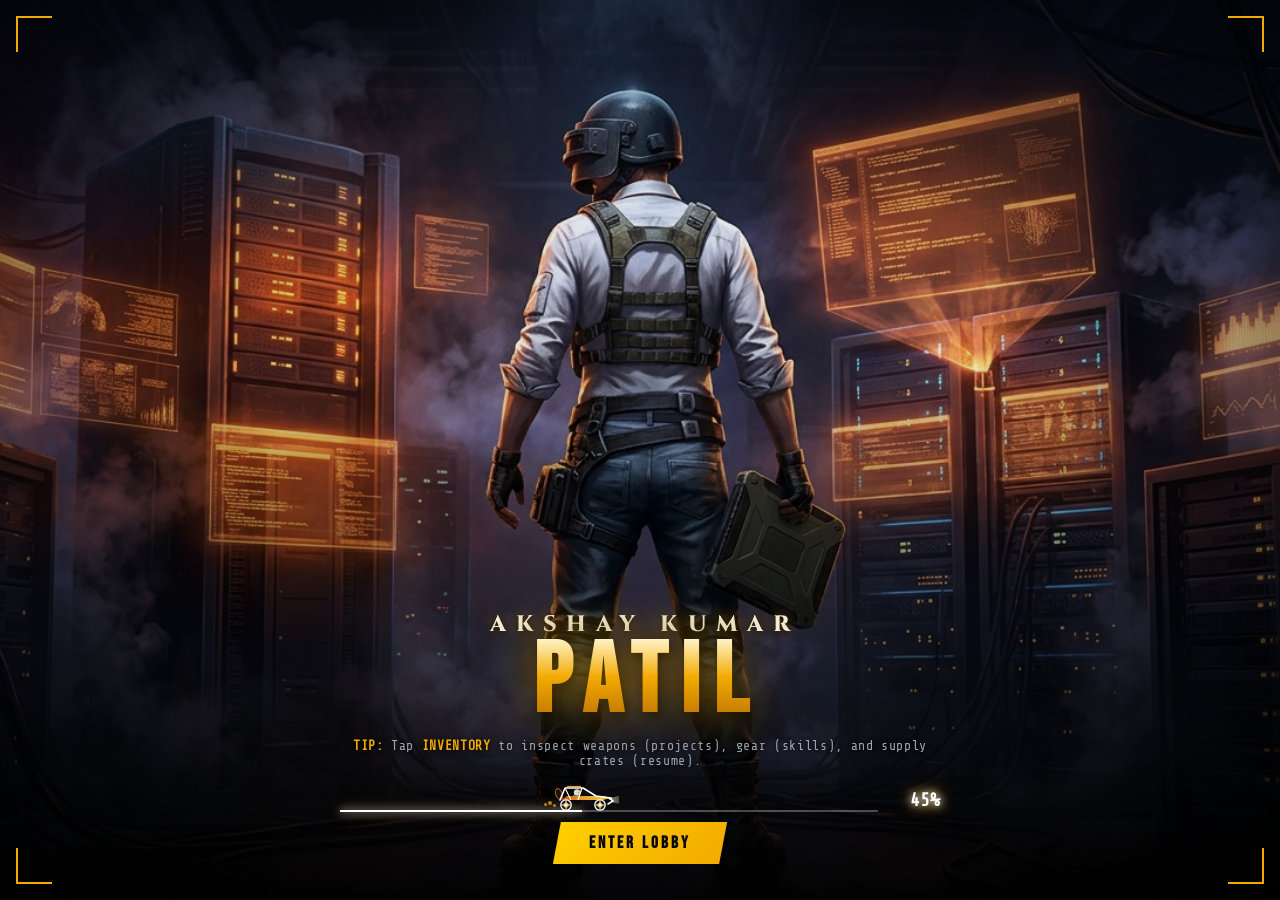
==== commit 3bcaf090: "feat(template): add neural fabric lab panel" ====
--- a/templates/index.html
+++ b/templates/index.html
@@ -188,11 +188,11 @@
             <div class="pedestal-shadow"></div>
           </div>
 
-          <!-- Drag-to-Rotate Interactive Soldier Wrapper -->
+          <!-- Interactive 3D Perspective Character Rotator -->
           <div class="soldier-rotator" id="soldier-rotator-lobby">
             <img class="pubg-character-img" id="lobby-character-img"
-              src="/static/img/pubg_soldier_character.png"
-              alt="Akshay Kumar Patil - PUBG Mobile Programmer Soldier with Level 3 Helmet and Military Laptop"
+              src="/static/img/akshay_operator.png"
+              alt="Akshay Kumar Patil - PUBG Tactical Operator"
               draggable="false" />
           </div>
 
@@ -200,10 +200,6 @@
           <div class="operator-tag-badge">
             <span class="op-id">OPERATOR // AKSHAY-01</span>
             <span class="op-spec">AI / ML &amp; RAG ARCHITECTURE</span>
-          </div>
-
-          <div class="rotate-hint" aria-hidden="true">
-            <span class="hint-icon">⟳</span> DRAG TO ROTATE OPERATOR
           </div>
         </div>
       </section>
@@ -337,20 +333,14 @@
         </div>
       </div>
 
-      <!-- Main Split Layout (Left Character Bay, Right Grid & Detail Drawer) -->
+      <!-- Main Inventory Body Layout -->
       <div class="pubg-inv-body">
 
-        <!-- Left Character Bay -->
-        <div class="pubg-inv-character-bay" aria-label="Operator Inspection">
+        <!-- 1. Center-Left: 3D Character Bay -->
+        <div class="pubg-inv-character-bay" id="inv-character-bay" aria-label="Operator 3D Inspection">
           <div class="inv-spotlight" aria-hidden="true"></div>
-          <div class="soldier-rotator" id="soldier-rotator-inv">
-            <img class="pubg-character-img" id="inv-character-img"
-              src="/static/img/pubg_soldier_character.png"
-              alt="Akshay Kumar Patil - Character Loadout Preview"
-              draggable="false" />
-          </div>
-
-          <!-- Ground Ring & Shadow -->
+
+          <!-- Circular Tactical Pedestal -->
           <div class="pedestal-wrap" aria-hidden="true">
             <div class="pedestal-disc"></div>
             <div class="pedestal-ring pedestal-ring--outer"></div>
@@ -358,152 +348,139 @@
             <div class="pedestal-shadow"></div>
           </div>
 
+          <!-- Interactive 3D Perspective Character Rotator -->
+          <div class="soldier-rotator" id="soldier-rotator-inv">
+            <img class="pubg-character-img" id="inv-character-img"
+              src="/static/img/akshay_operator.png"
+              alt="Akshay Kumar Patil - Operator Character Loadout"
+              draggable="false" />
+          </div>
+
           <!-- Current Loadout Summary Chips -->
           <div class="inv-equipped-summary">
-            <div class="eq-chip"><span class="eq-icon">🔫</span> <span class="eq-text">PRIMARY: PYTHON / PYTORCH</span></div>
-            <div class="eq-chip"><span class="eq-icon">🪖</span> <span class="eq-text">HELMET: B.TECH AI &amp; ML</span></div>
-            <div class="eq-chip"><span class="eq-icon">🎒</span> <span class="eq-text">VEST: FASTAPI / RAG ENGINE</span></div>
-          </div>
-
-          <div class="rotate-hint" aria-hidden="true">
-            <span class="hint-icon">⟳</span> DRAG TO ROTATE
-          </div>
-
-          <!-- PUBG MOBILE-Inspired Project Inspection Glass Panel -->
-          <aside class="project-glass-panel" id="project-glass-panel" aria-label="Project Inspection Panel" aria-hidden="true">
-            <div class="glass-panel-header">
-              <div class="glass-header-left">
-                <span class="glass-status-dot"></span>
-                <span class="glass-category-tag" id="glass-category-tag">AI/ML · RAG PIPELINE</span>
-                <span class="glass-rarity-pill" id="glass-rarity-pill">MYTHIC</span>
+            <div class="eq-chip"><span class="eq-icon">🔫</span> <span class="eq-text" id="chip-loadout-weapon">PRIMARY: HEALIX // RAG</span></div>
+            <div class="eq-chip"><span class="eq-icon">👕</span> <span class="eq-text" id="chip-loadout-outfit">OUTFIT: AI/ML COMBAT SUIT</span></div>
+            <div class="eq-chip"><span class="eq-icon">🪖</span> <span class="eq-text" id="chip-loadout-helmet">HELMET: B.TECH AI &amp; ML</span></div>
+            <div class="eq-chip"><span class="eq-icon">🎒</span> <span class="eq-text" id="chip-loadout-gear">VEST: RAG &amp; LLM VEST</span></div>
+          </div>
+        </div>
+
+        <!-- 2. Right Side: Real Interactive Inventory Suite -->
+        <div class="pubg-inv-workspace" id="pubg-inv-workspace">
+
+          <!-- Selected Item Details Panel (immediately left of Item Grid) -->
+          <aside class="inv-details-panel" id="inv-details-panel" aria-label="Selected Item Details & Controls">
+            <div class="details-panel-header">
+              <div class="details-header-left">
+                <span class="details-status-dot" id="details-status-dot"></span>
+                <span class="details-category-tag" id="details-category-tag">WEAPONS // PROJECT</span>
+                <span class="details-rarity-pill" id="details-rarity-pill">MYTHIC</span>
               </div>
-              <button class="glass-close-btn" id="glass-close-btn" type="button" aria-label="Close Project Details" title="Close Panel (ESC)">✕</button>
-            </div>
-
-            <div class="glass-title-block">
-              <h3 class="glass-project-title" id="glass-project-title">HEALIX</h3>
-              <p class="glass-project-tagline" id="glass-project-tagline">Self-healing RAG pipeline with automated query re-write.</p>
-            </div>
-
-            <div class="glass-divider" aria-hidden="true"></div>
-
-            <div class="glass-content-scroll">
-              <div class="glass-section">
-                <span class="glass-section-label">MISSION BRIEF // OVERVIEW</span>
-                <p class="glass-description" id="glass-description"></p>
+              <span class="details-equipped-indicator" id="details-equipped-indicator">EQUIPPED</span>
+            </div>
+
+            <div class="details-title-block">
+              <div class="details-preview-icon" id="details-preview-icon">🔥</div>
+              <div class="details-title-info">
+                <h3 class="details-item-title" id="details-item-title">HEALIX</h3>
+                <p class="details-item-tagline" id="details-item-tagline">Self-healing RAG pipeline with automated query re-write.</p>
               </div>
-
-              <div class="glass-section">
-                <span class="glass-section-label">KEY COMBAT FEATURES</span>
-                <ul class="glass-features-list" id="glass-features-list"></ul>
+            </div>
+
+            <div class="details-divider" aria-hidden="true"></div>
+
+            <div class="details-content-scroll">
+              <div class="details-section">
+                <span class="details-section-label">MISSION BRIEF // OVERVIEW</span>
+                <p class="details-description" id="details-description"></p>
               </div>
 
-              <div class="glass-section">
-                <span class="glass-section-label">TECH SPECIFICATIONS</span>
-                <div class="glass-tech-grid" id="glass-tech-grid"></div>
+              <div class="details-section">
+                <span class="details-section-label">ATTRIBUTES &amp; SPECIFICATIONS</span>
+                <ul class="details-specs-list" id="details-specs-list"></ul>
               </div>
-            </div>
-
-            <div class="glass-panel-footer">
-              <a class="glass-action-btn glass-btn-primary" id="glass-repo-btn" href="#" target="_blank" rel="noreferrer" title="View GitHub Repository">
-                <svg class="btn-git-icon" viewBox="0 0 24 24" width="15" height="15" fill="currentColor">
+
+              <div class="details-section" id="details-tech-section">
+                <span class="details-section-label">TECHNOLOGY STACK</span>
+                <div class="details-tech-grid" id="details-tech-grid"></div>
+              </div>
+            </div>
+
+            <div class="details-panel-footer">
+              <!-- Equip / Unequip Toggle Button -->
+              <button class="details-action-btn details-btn-equip" id="details-equip-btn" type="button">
+                ⚡ EQUIP ITEM
+              </button>
+              <!-- Repository Button (for projects) -->
+              <a class="details-action-btn details-btn-repo" id="details-repo-btn" href="#" target="_blank" rel="noreferrer" title="Open GitHub Repository">
+                <svg class="btn-git-icon" viewBox="0 0 24 24" width="14" height="14" fill="currentColor">
                   <path d="M12 0C5.37 0 0 5.37 0 12c0 5.31 3.435 9.795 8.205 11.385.6.105.825-.255.825-.57 0-.285-.015-1.23-.015-2.235-3.015.555-3.795-.735-4.035-1.41-.135-.345-.72-1.41-1.23-1.695-.42-.225-1.02-.78-.015-.795.945-.015 1.62.87 1.845 1.23 1.08 1.815 2.805 1.305 3.495.99.105-.78.42-1.305.765-1.605-2.67-.3-5.46-1.335-5.46-5.925 0-1.305.465-2.385 1.23-3.225-.12-.3-.54-1.53.12-3.18 0 0 1.005-.315 3.3 1.23.96-.27 1.98-.405 3-.405s2.04.135 3 .405c2.295-1.56 3.3-1.23 3.3-1.23.66 1.65.24 2.88.12 3.18.765.84 1.23 1.905 1.23 3.225 0 4.605-2.805 5.625-5.475 5.925.435.375.81 1.095.81 2.22 0 1.605-.015 2.895-.015 3.3 0 .315.225.69.825.57A12.02 12.02 0 0024 12c0-6.63-5.37-12-12-12z"/>
                 </svg>
                 VIEW REPOSITORY
               </a>
-              <a class="glass-action-btn glass-btn-secondary" id="glass-demo-btn" href="#" target="_blank" rel="noreferrer" style="display:none;" title="Open Live Demo">
+              <!-- Secondary Action Button (Demo / Launch / PDF) -->
+              <a class="details-action-btn details-btn-secondary" id="details-secondary-btn" href="#" target="_blank" rel="noreferrer" style="display:none;">
                 LIVE DEMO ➔
               </a>
             </div>
           </aside>
-        </div>
-
-        <!-- Right Side: Categories Tabs + Items Grid + Detail Drawer -->
-        <div class="pubg-inv-panel">
-
-          <!-- Category Navigation Tabs (PUBG Mobile vertical icons) -->
-          <nav class="pubg-category-tabs" id="pubg-category-tabs" aria-label="Inventory Categories">
-            <!-- 1. OUTFIT -> About Me -->
+
+          <!-- Compact Item Grid (immediately left of Category Sidebar) -->
+          <div class="inv-grid-container" id="inv-grid-container">
+            <div class="category-banner">
+              <span class="cat-banner-title" id="cat-banner-title">WEAPONS // FEATURED PROJECTS</span>
+              <span class="cat-banner-count" id="cat-banner-count">7 ITEMS EQUIPPED</span>
+            </div>
+            <div class="pubg-item-grid" id="pubg-item-grid" role="listbox" aria-label="Category Items">
+              <!-- Dynamically populated via JS -->
+            </div>
+          </div>
+
+          <!-- Narrow Vertical Inventory Category Menu on the FAR RIGHT -->
+          <nav class="pubg-category-sidebar" id="pubg-category-tabs" aria-label="Inventory Categories">
+            <!-- 1. OUTFIT -->
             <button class="cat-tab" data-cat="outfit" type="button" aria-selected="false">
               <span class="cat-icon">👕</span>
               <span class="cat-label">OUTFIT</span>
-              <span class="cat-sub">ABOUT ME</span>
-            </button>
-            <!-- 2. HEADGEAR -> Education -->
+              <span class="cat-sub">SUITS</span>
+            </button>
+            <!-- 2. HEADGEAR -->
             <button class="cat-tab" data-cat="headgear" type="button" aria-selected="false">
               <span class="cat-icon">🪖</span>
               <span class="cat-label">HEADGEAR</span>
               <span class="cat-sub">EDUCATION</span>
             </button>
-            <!-- 3. WEAPONS -> Projects -->
+            <!-- 3. WEAPONS -->
             <button class="cat-tab active" data-cat="weapons" type="button" aria-selected="true">
               <span class="cat-icon">🔫</span>
               <span class="cat-label">WEAPONS</span>
               <span class="cat-sub">PROJECTS</span>
             </button>
-            <!-- 4. GEAR -> Technical Skills -->
+            <!-- 4. GEAR -->
             <button class="cat-tab" data-cat="gear" type="button" aria-selected="false">
               <span class="cat-icon">🎒</span>
               <span class="cat-label">GEAR</span>
               <span class="cat-sub">SKILLS</span>
             </button>
-            <!-- 5. COLLECTIONS -> Achievements -->
+            <!-- 5. COLLECTIONS -->
             <button class="cat-tab" data-cat="collections" type="button" aria-selected="false">
               <span class="cat-icon">🏆</span>
               <span class="cat-label">COLLECTIONS</span>
               <span class="cat-sub">AWARDS</span>
             </button>
-            <!-- 6. SUPPLY CRATE -> Resume & Resources -->
+            <!-- 6. SUPPLY CRATE -->
             <button class="cat-tab" data-cat="supply" type="button" aria-selected="false">
               <span class="cat-icon">📦</span>
-              <span class="cat-label">SUPPLY CRATE</span>
+              <span class="cat-label">SUPPLY</span>
               <span class="cat-sub">RESUME</span>
             </button>
-            <!-- 7. LAB -> Neural Activity CNN Demo -->
+            <!-- 7. LAB -->
             <button class="cat-tab cat-tab--lab" data-cat="lab" type="button" aria-selected="false">
               <span class="cat-icon">🧠</span>
               <span class="cat-label">LAB</span>
               <span class="cat-sub">CNN DEMO</span>
             </button>
           </nav>
-
-          <!-- Middle: Dynamic Items Grid Container -->
-          <div class="pubg-grid-scroll-wrap">
-            <div class="category-banner">
-              <span class="cat-banner-title" id="cat-banner-title">WEAPONS // FEATURED PROJECTS</span>
-              <span class="cat-banner-count" id="cat-banner-count">7 ITEMS EQUIPPED</span>
-            </div>
-            <div class="pubg-item-grid" id="pubg-item-grid" role="listbox" aria-label="Category Items">
-              <!-- Dynamically populated via JS -->
-            </div>
-          </div>
-
-          <!-- Bottom: Selected Item Detail / Inspection Drawer -->
-          <aside class="pubg-item-detail-drawer" id="pubg-item-detail-drawer" aria-label="Item Inspection">
-            <div class="detail-header">
-              <div class="detail-titles">
-                <div class="detail-rarity-row">
-                  <span class="detail-rarity-badge" id="detail-rarity-badge">MYTHIC</span>
-                  <span class="detail-category-tag" id="detail-category-tag">ASSAULT RAG</span>
-                </div>
-                <h3 class="detail-title" id="detail-title">HEALIX // RAG ORCHESTRATOR</h3>
-                <p class="detail-tagline" id="detail-tagline">Self-healing RAG pipeline with automated query re-write.</p>
-              </div>
-              <div class="detail-actions" id="detail-actions">
-                <!-- Action Buttons injected dynamically -->
-              </div>
-            </div>
-            <div class="detail-body">
-              <div class="detail-desc-box">
-                <p class="detail-desc" id="detail-desc"></p>
-                <ul class="detail-points" id="detail-points"></ul>
-              </div>
-              <div class="detail-specs-box">
-                <span class="specs-title">TECH SPECIFICATIONS / PARAMETERS:</span>
-                <div class="detail-tech-chips" id="detail-tech-chips"></div>
-              </div>
-            </div>
-          </aside>
 
         </div>
       </div>
@@ -590,6 +567,16 @@
           </div>
         </div>
       </div>
+      <section class="neural-fabric-panel" aria-label="Neural Matrix Fabric">
+        <div class="fabric-header">
+          <div>
+            <span class="fabric-eyebrow">NEURAL FABRIC</span>
+            <p>Live signal field connecting the neural layers.</p>
+          </div>
+          <span class="fabric-status"><span></span> SYNAPSES ONLINE</span>
+        </div>
+        <canvas id="neural-fabric-canvas" aria-label="Animated neural network fabric"></canvas>
+      </section>
     </div>
   </div>
 
@@ -687,8 +674,10 @@
   </div>
 
   <!-- Scripts -->
+  <script src="/static/js/vendor/three.min.js"></script>
+  <script src="/static/js/vendor/GLTFLoader.js"></script>
   <script src="/static/js/mnist_weights.js"></script>
   <script src="/static/js/main.js"></script>
 </body>
 
-</html>+</html>
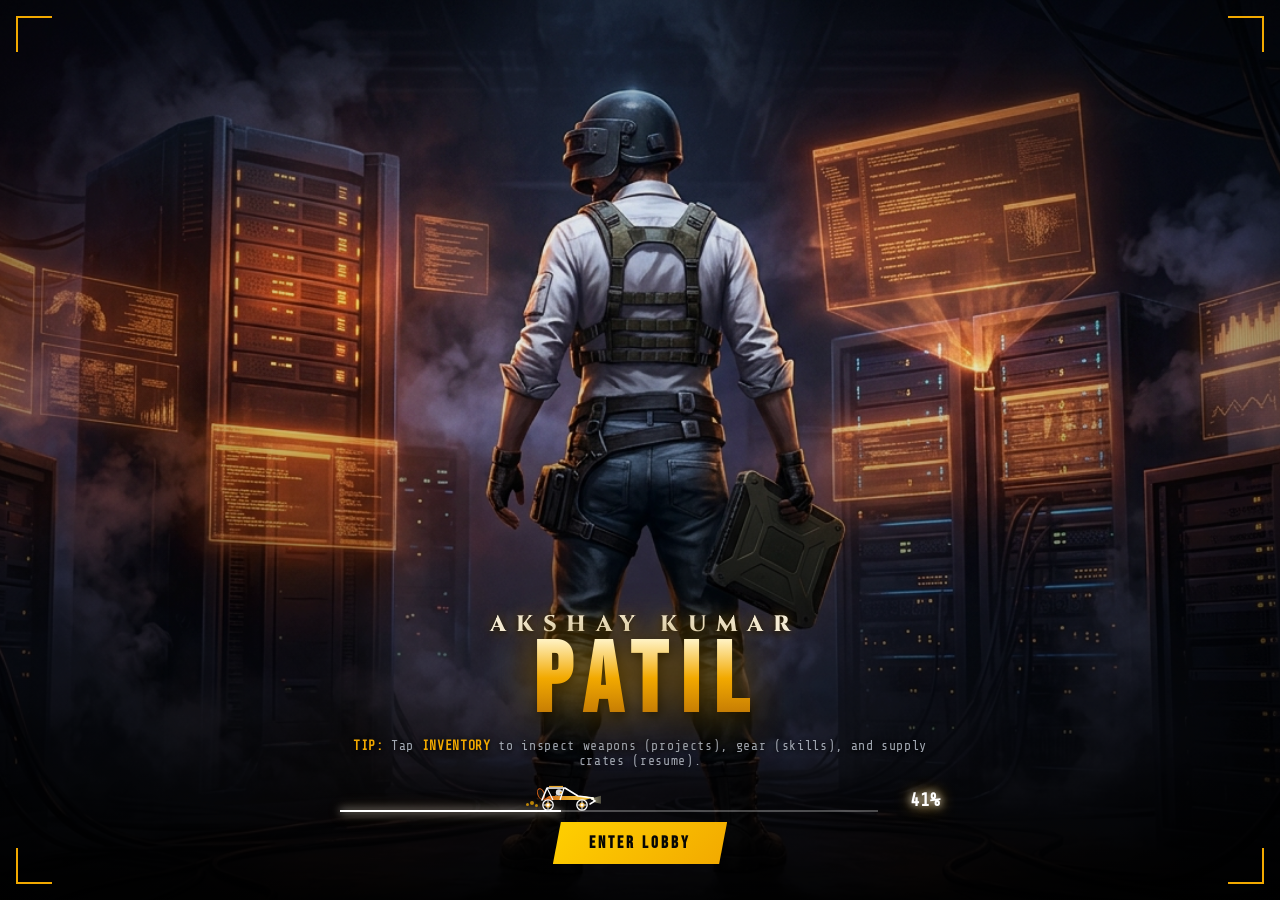
==== commit 3100af0f: "feat(template): refine lobby controls and music player" ====
--- a/templates/index.html
+++ b/templates/index.html
@@ -21,6 +21,10 @@
   <div class="pubg-bg-layer" aria-hidden="true"></div>
   <div class="pubg-vignette-layer" aria-hidden="true"></div>
   <div class="pubg-particles-layer" id="pubg-particles" aria-hidden="true"></div>
+  <audio id="lobby-music" loop preload="metadata">
+    <source src="/static/audio/lobby-theme.ogg" type="audio/ogg" />
+  </audio>
+  <button class="music-enable-btn" id="music-enable-btn" type="button" hidden>▶ ENABLE MUSIC</button>
 
   <!-- ═══════════════════════════════════════════════════════════
        PUBG CINEMATIC LOADING SCREEN
@@ -132,8 +136,8 @@
             <span class="player-status-tag"><span class="status-dot"></span> READY</span>
           </div>
           <div class="player-sub-line">
-            <span class="player-rank-badge">ACE DOMINATOR</span>
-            <span class="player-role-badge" id="hud-player-role">AI/ML ENGINEER</span>
+            <span class="player-rank-badge">RAG DEVELOPER</span>
+            <span class="player-role-badge" id="hud-player-role">AI/ML STUDENT</span>
             <span class="player-ping"><span class="ping-dot"></span> 20ms ASIA</span>
           </div>
         </div>
@@ -238,14 +242,13 @@
             </div>
             <span class="slot-action">CONNECT ➔</span>
           </a>
-          <!-- Slot 4: Direct Dispatch -->
-          <button class="squad-slot squad-slot--btn" id="squad-comms-btn" type="button" title="Send Direct Message">
-            <div class="slot-badge">#4</div>
+          <!-- Slot 4: Contact -->
+          <button class="squad-slot squad-slot--btn" id="squad-comms-btn" type="button" title="Contact Akshay">
             <div class="slot-info">
-              <span class="slot-name">DISPATCH HQ</span>
+              <span class="slot-name">CONTACT ME</span>
               <span class="slot-desc">Direct Message / Comms</span>
             </div>
-            <span class="slot-action">CALL ➔</span>
+            <span class="slot-action">MESSAGE ➔</span>
           </button>
         </div>
       </aside>
@@ -265,16 +268,6 @@
 
         <!-- In-Game Mobile Nav Buttons (Center) -->
         <nav class="lobby-center-nav" aria-label="Lobby Navigation">
-          <button class="pubg-nav-btn" id="nav-btn-inventory" type="button" aria-label="Open Inventory Screen">
-            <span class="nav-btn-icon">🎒</span>
-            <span class="nav-btn-title">INVENTORY</span>
-            <span class="nav-btn-sub">LOADOUT</span>
-          </button>
-          <button class="pubg-nav-btn" id="nav-btn-lab" type="button" aria-label="Open Neural Training Lab">
-            <span class="nav-btn-icon">🧠</span>
-            <span class="nav-btn-title">TRAINING LAB</span>
-            <span class="nav-btn-sub">LIVE CNN</span>
-          </button>
           <button class="pubg-nav-btn" id="nav-btn-career" type="button" aria-label="Open Career & Education">
             <span class="nav-btn-icon">📜</span>
             <span class="nav-btn-title">CAREER</span>
@@ -294,17 +287,20 @@
 
         <!-- The Iconic PUBG Matchmaking START Module (Bottom-Right) -->
         <div class="pubg-matchmaking-module">
-          <div class="mode-select-box" id="mode-select-box" role="button" tabindex="0" title="Match Settings">
+          <button class="mode-select-box" id="mode-select-box" type="button" aria-haspopup="dialog" title="Select Map">
             <span class="mode-pill">PORTFOLIO</span>
             <div class="mode-details">
-              <span class="mode-map">CLASSIC // ERANGEL</span>
-              <span class="mode-team">TPP · AI/ML SPEC</span>
+              <span class="mode-map" id="selected-map-label">CLASSIC // ERANGEL</span>
+              <span class="mode-team" id="selected-map-mode">NEURAL NETWORK</span>
             </div>
             <span class="mode-gear-icon">⚙</span>
-          </div>
-          <button class="pubg-start-btn" id="start-inventory-btn" type="button" aria-label="Start Match / Enter Inventory">
+          </button>
+          <button class="pubg-nav-btn lobby-inventory-btn" id="nav-btn-inventory" type="button" aria-label="Open Inventory Screen">
+            <span class="nav-btn-icon">🎒</span><span class="nav-btn-title">INVENTORY</span><span class="nav-btn-sub">LOADOUT</span>
+          </button>
+          <button class="pubg-start-btn" id="start-game-btn" type="button" aria-label="Launch selected interactive map">
             <span class="start-btn-text">START</span>
-            <span class="start-btn-sub">ENTER INVENTORY</span>
+            <span class="start-btn-sub">PLAY MAP</span>
           </button>
         </div>
       </footer>
@@ -474,12 +470,6 @@
               <span class="cat-label">SUPPLY</span>
               <span class="cat-sub">RESUME</span>
             </button>
-            <!-- 7. LAB -->
-            <button class="cat-tab cat-tab--lab" data-cat="lab" type="button" aria-selected="false">
-              <span class="cat-icon">🧠</span>
-              <span class="cat-label">LAB</span>
-              <span class="cat-sub">CNN DEMO</span>
-            </button>
           </nav>
 
         </div>
@@ -580,6 +570,23 @@
     </div>
   </div>
 
+  <!-- Map selection and full-screen game overlays -->
+  <div class="pubg-modal map-selector-modal" id="map-selector-modal" aria-hidden="true" role="dialog" aria-modal="true" aria-labelledby="map-selector-title">
+    <div class="modal-backdrop" id="map-selector-backdrop"></div>
+    <section class="map-selector-card">
+      <div class="map-selector-heading"><div><span class="toolbar-eyebrow">DEPLOYMENT MAPS</span><h3 id="map-selector-title">SELECT EXPERIENCE</h3></div><button class="map-cancel-btn" id="map-selector-cancel" type="button">CANCEL</button></div>
+      <div class="map-card-grid" role="listbox" aria-label="Interactive map selection">
+        <button class="map-card" type="button" data-map="neural" role="option"><span class="map-card-index">MAP 01</span><span class="map-card-icon">✦</span><strong>NEURAL NETWORK</strong><small>Handwritten digit inference with a live CNN graph.</small><span class="map-card-mode">CLASSIC // ERANGEL</span></button>
+        <button class="map-card" type="button" data-map="fabric" role="option"><span class="map-card-index">MAP 02</span><span class="map-card-icon">⌘</span><strong>FABRIC NEURAL</strong><small>Interactive source-code fabric with pointer-driven physics.</small><span class="map-card-mode">ARCADE // NEURAL FABRIC</span></button>
+      </div>
+      <button class="map-confirm-btn" id="map-selector-confirm" type="button">CONFIRM MAP</button>
+    </section>
+  </div>
+  <div class="pubg-modal game-overlay" id="game-overlay" aria-hidden="true" role="dialog" aria-modal="true" aria-labelledby="game-overlay-title">
+    <div class="game-overlay-glass"></div>
+    <section class="game-overlay-card"><div class="game-overlay-header"><div><span class="toolbar-eyebrow">ACTIVE DEPLOYMENT</span><h3 id="game-overlay-title">NEURAL NETWORK</h3></div></div><div class="game-stage" id="game-stage"></div><button class="back-lobby-btn" id="back-to-lobby-btn" type="button">← BACK TO LOBBY</button></section>
+  </div>
+
   <!-- 2. RESUME MODAL (Embedded PDF Viewer) -->
   <div class="pubg-modal" id="resume-modal" aria-hidden="true" role="dialog" aria-modal="true" aria-labelledby="resume-title">
     <div class="modal-backdrop" id="resume-backdrop"></div>
@@ -667,12 +674,6 @@
     </div>
   </div>
 
-  <!-- Winner Winner Chicken Dinner Toast -->
-  <div id="winner-toast" aria-live="polite" aria-atomic="true">
-    <span class="winner-text">WINNER WINNER CHICKEN DINNER!</span>
-    <span class="winner-sub">#1 AI/ML OPERATOR IN THE DROP ZONE</span>
-  </div>
-
   <!-- Scripts -->
   <script src="/static/js/vendor/three.min.js"></script>
   <script src="/static/js/vendor/GLTFLoader.js"></script>
--- a/static/css/pubg-theme.css
+++ b/static/css/pubg-theme.css
@@ -1071,53 +1071,118 @@
   margin-right: 4px;
 }
 
-/* Main Inventory Body Split Layout */
+/* ═══════════════════════════════════════════════════════════
+   3D CHARACTER MOUNT & LOADER (LOBBY & INVENTORY)
+   ═══════════════════════════════════════════════════════════ */
+.character-3d-mount {
+  position: absolute;
+  inset: 0;
+  width: 100%;
+  height: 100%;
+  z-index: 5;
+  pointer-events: auto;
+  outline: none;
+}
+.character-3d-mount canvas {
+  width: 100% !important;
+  height: 100% !important;
+  display: block;
+}
+
+.character-3d-loader {
+  position: absolute;
+  top: 50%;
+  left: 50%;
+  transform: translate(-50%, -50%);
+  display: flex;
+  flex-direction: column;
+  align-items: center;
+  gap: 12px;
+  background: rgba(10, 14, 20, 0.94);
+  border: 1px solid var(--pubg-amber-dim);
+  padding: 16px 26px;
+  z-index: 15;
+  box-shadow: 0 0 28px rgba(0, 0, 0, 0.85), 0 0 16px rgba(242, 169, 0, 0.2);
+  clip-path: polygon(6px 0%, 100% 0%, calc(100% - 6px) 100%, 0% 100%);
+  transition: opacity 280ms ease;
+  pointer-events: none;
+}
+.tactical-scanner-bar {
+  width: 150px;
+  height: 4px;
+  background: rgba(255, 255, 255, 0.1);
+  position: relative;
+  overflow: hidden;
+}
+.tactical-scanner-bar::after {
+  content: '';
+  position: absolute;
+  top: 0;
+  bottom: 0;
+  width: 45px;
+  background: linear-gradient(90deg, transparent, var(--pubg-amber-bright), transparent);
+  animation: tacticalScanner 1.1s infinite ease-in-out;
+}
+@keyframes tacticalScanner {
+  0% { transform: translateX(-45px); }
+  100% { transform: translateX(150px); }
+}
+.loader-label {
+  font-family: var(--font-mono);
+  font-size: 0.72rem;
+  letter-spacing: 0.12em;
+  color: var(--pubg-amber);
+}
+
+/* ═══════════════════════════════════════════════════════════
+   BGMI INVENTORY BODY SPLIT LAYOUT
+   Desktop: [3D Character Bay] [Details Panel] [Item Grid] [Vertical Sidebar]
+   ═══════════════════════════════════════════════════════════ */
 .pubg-inv-body {
   position: relative;
   flex: 1;
   display: grid;
-  grid-template-columns: 44% 56%;
+  grid-template-columns: 38% 62%;
   overflow: hidden;
-}
-
-/* Left Character Bay in Customization */
+  height: calc(100% - 56px);
+}
+
+/* 1. Left Character Bay */
 .pubg-inv-character-bay {
   position: relative;
   height: 100%;
   display: flex;
   flex-direction: column;
-  align-items: flex-start;
+  align-items: center;
   justify-content: flex-end;
   padding-bottom: 24px;
-  perspective: 900px;
   border-right: 1px solid var(--pubg-border-dim);
-  overflow: visible;
-}
-
-.pubg-inv-character-bay #soldier-rotator-inv {
-  margin-left: 18px;
-  margin-right: auto;
-}
-
+  overflow: hidden;
+  background: radial-gradient(circle at 50% 65%, rgba(22, 28, 36, 0.5) 0%, rgba(8, 10, 14, 0.85) 100%);
+}
 .pubg-inv-character-bay .pedestal-wrap {
-  left: 175px;
-}
-
+  left: 50%;
+  transform: translateX(-50%);
+  bottom: 30px;
+}
 .pubg-inv-character-bay .inv-equipped-summary {
-  margin-left: 18px;
-  align-self: flex-start;
-}
-
-.pubg-inv-character-bay .rotate-hint {
+  position: absolute;
   left: 18px;
+  bottom: 18px;
+  display: flex;
+  flex-direction: column;
+  gap: 5px;
+  z-index: 10;
+  max-width: 260px;
+  pointer-events: none;
 }
 
 .inv-spotlight {
   position: absolute;
   top: 0;
-  left: 175px;
+  left: 50%;
   transform: translateX(-50%);
-  width: 320px;
+  width: 360px;
   height: 100%;
   background: radial-gradient(ellipse at 50% 10%, rgba(242, 169, 0, 0.15) 0%, transparent 70%);
   pointer-events: none;
@@ -1127,95 +1192,78 @@
   display: flex;
   flex-direction: column;
   gap: 5px;
-  margin-top: 10px;
-  z-index: 6;
 }
 .eq-chip {
   display: flex;
   align-items: center;
   gap: 6px;
-  background: rgba(15, 18, 22, 0.9);
+  background: rgba(14, 18, 24, 0.92);
   border: 1px solid var(--pubg-border-dim);
   padding: 3px 12px;
   font-family: var(--font-mono);
   font-size: 0.68rem;
   color: var(--pubg-text-cream);
   clip-path: polygon(4px 0%, 100% 0%, calc(100% - 4px) 100%, 0% 100%);
+  white-space: nowrap;
 }
 .eq-icon {
   color: var(--pubg-amber);
 }
 
-/* ── PUBG MOBILE-INSPIRED PROJECT INSPECTION GLASS PANEL ── */
-.project-glass-panel {
-  position: absolute;
-  top: 14px;
-  right: 14px;
-  bottom: 20px;
-  width: 330px;
-  max-width: calc(100% - 200px);
-  z-index: 35;
-  background: rgba(10, 13, 17, 0.84);
+/* 2. Right Side: Inventory Interaction Suite */
+.pubg-inv-workspace {
+  position: relative;
+  display: flex;
+  flex-direction: row;
+  height: 100%;
+  overflow: hidden;
+  background: rgba(10, 13, 17, 0.95);
+}
+
+/* 2A. Item Details & Preview Panel (immediately left of Item Grid) */
+.inv-details-panel {
+  width: 290px;
+  flex-shrink: 0;
+  display: flex;
+  flex-direction: column;
+  background: rgba(12, 16, 21, 0.92);
   backdrop-filter: blur(16px);
   -webkit-backdrop-filter: blur(16px);
-  border: 1px solid rgba(242, 169, 0, 0.35);
-  box-shadow:
-    0 16px 42px rgba(0, 0, 0, 0.85),
-    inset 0 1px 0 rgba(255, 255, 255, 0.1),
-    inset 0 0 24px rgba(0, 0, 0, 0.5);
-  clip-path: polygon(8px 0%, 100% 0%, 100% calc(100% - 8px), calc(100% - 8px) 100%, 0% 100%, 0% 8px);
-  display: flex;
-  flex-direction: column;
-  opacity: 0;
-  visibility: hidden;
-  transform: translateX(18px) scale(0.99);
-  transition: opacity 260ms cubic-bezier(0.16, 1, 0.3, 1),
-              transform 260ms cubic-bezier(0.16, 1, 0.3, 1),
-              visibility 260ms ease;
-  pointer-events: none;
-}
-
-.project-glass-panel.active {
-  opacity: 1;
-  visibility: visible;
-  transform: translateX(0) scale(1);
-  pointer-events: auto;
-}
-
-/* Glass Header */
-.glass-panel-header {
+  border-right: 1px solid var(--pubg-border-dim);
+  overflow: hidden;
+  box-shadow: 4px 0 24px rgba(0, 0, 0, 0.6);
+  z-index: 5;
+}
+
+.details-panel-header {
   display: flex;
   align-items: center;
   justify-content: space-between;
-  padding: 11px 16px 9px 16px;
+  padding: 10px 14px 8px 14px;
   border-bottom: 1px solid rgba(255, 255, 255, 0.08);
-  background: rgba(15, 18, 24, 0.65);
+  background: rgba(16, 20, 26, 0.75);
   flex-shrink: 0;
 }
-
-.glass-header-left {
+.details-header-left {
   display: flex;
   align-items: center;
   gap: 7px;
 }
-
-.glass-status-dot {
+.details-status-dot {
   width: 6px;
   height: 6px;
   border-radius: 50%;
   background: #2ecc71;
   box-shadow: 0 0 8px #2ecc71;
 }
-
-.glass-category-tag {
-  font-family: var(--font-mono);
-  font-size: 0.66rem;
+.details-category-tag {
+  font-family: var(--font-mono);
+  font-size: 0.64rem;
   letter-spacing: 0.08em;
   color: var(--pubg-amber);
   text-transform: uppercase;
 }
-
-.glass-rarity-pill {
+.details-rarity-pill {
   font-family: var(--font-mono);
   font-size: 0.58rem;
   padding: 1px 6px;
@@ -1223,317 +1271,364 @@
   text-transform: uppercase;
   border-radius: 1px;
 }
-.glass-rarity-pill.mythic { background: rgba(235, 47, 6, 0.25); color: #ff5252; border: 1px solid rgba(235, 47, 6, 0.4); }
-.glass-rarity-pill.legendary { background: rgba(243, 156, 18, 0.25); color: #f39c12; border: 1px solid rgba(243, 156, 18, 0.4); }
-.glass-rarity-pill.epic { background: rgba(155, 89, 182, 0.25); color: #bb86fc; border: 1px solid rgba(155, 89, 182, 0.4); }
-.glass-rarity-pill.rare { background: rgba(41, 128, 185, 0.25); color: #3498db; border: 1px solid rgba(41, 128, 185, 0.4); }
-
-.glass-close-btn {
-  background: rgba(255, 255, 255, 0.06);
-  border: 1px solid rgba(255, 255, 255, 0.16);
-  color: var(--pubg-text-cream);
-  font-family: var(--font-mono);
-  font-size: 0.85rem;
-  width: 26px;
-  height: 26px;
+.details-rarity-pill.mythic { background: rgba(235, 47, 6, 0.25); color: #ff5252; border: 1px solid rgba(235, 47, 6, 0.4); }
+.details-rarity-pill.legendary { background: rgba(243, 156, 18, 0.25); color: #f39c12; border: 1px solid rgba(243, 156, 18, 0.4); }
+.details-rarity-pill.epic { background: rgba(155, 89, 182, 0.25); color: #bb86fc; border: 1px solid rgba(155, 89, 182, 0.4); }
+.details-rarity-pill.rare { background: rgba(41, 128, 185, 0.25); color: #3498db; border: 1px solid rgba(41, 128, 185, 0.4); }
+
+.details-equipped-indicator {
+  font-family: var(--font-mono);
+  font-size: 0.58rem;
+  font-weight: 700;
+  letter-spacing: 0.06em;
+  padding: 1px 6px;
+  background: rgba(46, 204, 113, 0.2);
+  color: #2ecc71;
+  border: 1px solid rgba(46, 204, 113, 0.4);
+  border-radius: 2px;
+  display: none;
+}
+.details-equipped-indicator.visible {
+  display: inline-block;
+}
+
+.details-title-block {
+  padding: 12px 14px 6px 14px;
+  display: flex;
+  align-items: center;
+  gap: 12px;
+  flex-shrink: 0;
+}
+.details-preview-icon {
+  font-size: 2.2rem;
+  width: 52px;
+  height: 52px;
   display: flex;
   align-items: center;
   justify-content: center;
-  cursor: pointer;
-  clip-path: polygon(3px 0%, 100% 0%, calc(100% - 3px) 100%, 0% 100%);
-  transition: all 140ms ease;
-}
-.glass-close-btn:hover {
-  background: #c0392b;
-  border-color: #e74c3c;
-  color: #fff;
-  transform: scale(1.06);
-}
-.glass-close-btn:focus-visible {
-  outline: 2px solid var(--pubg-amber-bright);
-  outline-offset: 2px;
-}
-
-/* Glass Title Block */
-.glass-title-block {
-  padding: 12px 16px 6px 16px;
+  background: rgba(255, 255, 255, 0.04);
+  border: 1px solid var(--pubg-border-dim);
+  border-radius: 4px;
+  flex-shrink: 0;
+  box-shadow: inset 0 0 12px rgba(242, 169, 0, 0.15);
+}
+.details-title-info {
   display: flex;
   flex-direction: column;
   gap: 2px;
-  flex-shrink: 0;
-}
-
-.glass-project-title {
+  overflow: hidden;
+}
+.details-item-title {
   font-family: var(--font-display);
-  font-size: 1.55rem;
-  letter-spacing: 0.08em;
+  font-size: 1.35rem;
+  letter-spacing: 0.06em;
   color: #fff;
   line-height: 1.1;
-  text-shadow: 0 0 16px rgba(242, 169, 0, 0.3);
-}
-
-.glass-project-tagline {
+  text-shadow: 0 0 14px rgba(242, 169, 0, 0.3);
+  margin: 0;
+}
+.details-item-tagline {
   font-family: var(--font-body);
-  font-size: 0.82rem;
+  font-size: 0.78rem;
   color: var(--pubg-text-cream);
-  line-height: 1.35;
-}
-
-/* Divider */
-.glass-divider {
+  line-height: 1.3;
+  margin: 0;
+}
+
+.details-divider {
   height: 1px;
   background: linear-gradient(90deg, var(--pubg-amber) 0%, rgba(242, 169, 0, 0.2) 60%, transparent 100%);
-  margin: 6px 16px 8px 16px;
+  margin: 6px 14px 8px 14px;
   opacity: 0.7;
   flex-shrink: 0;
 }
 
-/* Scrollable Content */
-.glass-content-scroll {
+.details-content-scroll {
   flex: 1;
   overflow-y: auto;
-  padding: 0 16px 10px 16px;
-  display: flex;
-  flex-direction: column;
-  gap: 12px;
-}
-
-.glass-content-scroll::-webkit-scrollbar {
+  padding: 0 14px 10px 14px;
+  display: flex;
+  flex-direction: column;
+  gap: 10px;
+}
+.details-content-scroll::-webkit-scrollbar {
   width: 4px;
 }
-.glass-content-scroll::-webkit-scrollbar-track {
-  background: rgba(0, 0, 0, 0.3);
-}
-.glass-content-scroll::-webkit-scrollbar-thumb {
+.details-content-scroll::-webkit-scrollbar-thumb {
   background: var(--pubg-amber-dim);
 }
 
-.glass-section {
-  display: flex;
-  flex-direction: column;
-  gap: 5px;
-}
-
-.glass-section-label {
-  font-family: var(--font-mono);
-  font-size: 0.64rem;
+.details-section {
+  display: flex;
+  flex-direction: column;
+  gap: 4px;
+}
+.details-section-label {
+  font-family: var(--font-mono);
+  font-size: 0.62rem;
   letter-spacing: 0.08em;
   color: var(--pubg-amber);
 }
-
-.glass-description {
-  font-size: 0.78rem;
+.details-description {
+  font-size: 0.76rem;
   line-height: 1.45;
   color: var(--pubg-text-dim);
-}
-
-.glass-features-list {
+  margin: 0;
+}
+.details-specs-list {
   list-style: none;
-  display: flex;
-  flex-direction: column;
-  gap: 5px;
-}
-
-.glass-features-list li {
-  font-size: 0.75rem;
+  padding: 0;
+  margin: 0;
+  display: flex;
+  flex-direction: column;
+  gap: 4px;
+}
+.details-specs-list li {
+  font-size: 0.74rem;
   line-height: 1.35;
   color: var(--pubg-text-cream);
   position: relative;
   padding-left: 14px;
 }
-
-.glass-features-list li::before {
+.details-specs-list li::before {
   content: '▸';
   position: absolute;
   left: 0;
   color: var(--pubg-amber);
-  font-size: 0.75rem;
-}
-
-.glass-tech-grid {
+  font-size: 0.74rem;
+}
+
+.details-tech-grid {
   display: flex;
   flex-wrap: wrap;
   gap: 5px;
 }
-
-.glass-tech-chip {
+.details-tech-chip {
   background: rgba(255, 255, 255, 0.05);
   border: 1px solid rgba(255, 255, 255, 0.14);
   color: var(--pubg-amber-bright);
   font-family: var(--font-mono);
-  font-size: 0.68rem;
+  font-size: 0.65rem;
   padding: 2px 7px;
   clip-path: polygon(3px 0%, 100% 0%, calc(100% - 3px) 100%, 0% 100%);
 }
 
-/* Glass Footer Actions */
-.glass-panel-footer {
-  padding: 10px 16px 12px 16px;
-  background: rgba(8, 11, 15, 0.88);
+.details-panel-footer {
+  padding: 8px 14px 12px 14px;
+  background: rgba(8, 11, 15, 0.95);
   border-top: 1px solid rgba(255, 255, 255, 0.08);
   display: flex;
-  gap: 8px;
+  flex-direction: column;
+  gap: 6px;
   flex-shrink: 0;
 }
 
-.glass-action-btn {
+.details-action-btn {
   display: inline-flex;
   align-items: center;
   justify-content: center;
   gap: 6px;
   text-decoration: none;
-  padding: 8px 16px;
+  padding: 8px 14px;
   font-family: var(--font-display);
-  font-size: 0.98rem;
+  font-size: 0.92rem;
   letter-spacing: 0.08em;
   font-weight: 700;
   cursor: pointer;
-  clip-path: polygon(6px 0%, 100% 0%, calc(100% - 6px) 100%, 0% 100%);
+  clip-path: polygon(5px 0%, 100% 0%, calc(100% - 5px) 100%, 0% 100%);
   transition: transform 140ms ease, box-shadow 140ms ease, filter 140ms;
-  flex: 1;
-}
-
-.glass-btn-primary {
+  border: none;
+}
+.details-action-btn:focus-visible {
+  outline: 2px solid var(--pubg-amber-bright);
+  outline-offset: 2px;
+}
+.details-btn-equip {
   background: linear-gradient(135deg, var(--pubg-amber-bright), var(--pubg-amber));
   color: #070705;
-  box-shadow: 0 4px 14px rgba(242, 169, 0, 0.4);
-}
-.glass-btn-primary:hover {
-  transform: translateY(-2px);
-  box-shadow: 0 6px 20px rgba(242, 169, 0, 0.6);
+  box-shadow: 0 3px 12px rgba(242, 169, 0, 0.35);
+}
+.details-btn-equip:hover {
+  transform: translateY(-1px);
+  box-shadow: 0 4px 16px rgba(242, 169, 0, 0.55);
   filter: brightness(1.08);
 }
-
-.glass-btn-secondary {
-  background: rgba(25, 30, 36, 0.9);
+.details-btn-equip.is-equipped {
+  background: rgba(46, 204, 113, 0.2);
+  border: 1px solid rgba(46, 204, 113, 0.6);
+  color: #2ecc71;
+  box-shadow: 0 0 12px rgba(46, 204, 113, 0.25);
+}
+.details-btn-repo {
+  background: rgba(22, 27, 34, 0.9);
+  color: var(--pubg-text-cream);
+  border: 1px solid var(--pubg-border-dim);
+}
+.details-btn-repo:hover {
+  background: rgba(35, 42, 52, 0.9);
+  border-color: var(--pubg-amber);
   color: #fff;
+  transform: translateY(-1px);
+}
+.details-btn-secondary {
+  background: rgba(18, 22, 28, 0.85);
+  color: var(--pubg-amber);
   border: 1px solid var(--pubg-border-dim);
 }
-.glass-btn-secondary:hover {
-  background: rgba(35, 42, 50, 0.9);
+.details-btn-secondary:hover {
   border-color: var(--pubg-amber);
-  transform: translateY(-2px);
-}
-.glass-action-btn:focus-visible {
-  outline: 2px solid var(--pubg-amber-bright);
-  outline-offset: 2px;
-}
-
-@media (max-width: 1024px) {
-  .pubg-inv-body {
-    grid-template-columns: 1fr;
-  }
-  .project-glass-panel {
-    right: 12px;
-    left: 12px;
-    width: auto;
-    max-width: none;
-    top: 12px;
-    bottom: 12px;
-  }
-}
-
-/* Right Side: Tab Bar + Items Grid + Detail Drawer */
-.pubg-inv-panel {
-  position: relative;
-  display: flex;
-  flex-direction: column;
-  height: 100%;
-  background: rgba(12, 14, 18, 0.92);
+  transform: translateY(-1px);
+}
+
+/* 2B. Compact Item Grid (middle of workspace) */
+.inv-grid-container {
+  flex: 1;
+  display: flex;
+  flex-direction: column;
   overflow: hidden;
-}
-
-/* Category Navigation Tabs (PUBG Mobile vertical icons) */
-.pubg-category-tabs {
-  display: flex;
-  align-items: center;
-  gap: 4px;
-  padding: 8px 16px;
-  background: rgba(8, 10, 13, 0.95);
+  background: rgba(14, 17, 22, 0.94);
+  border-right: 1px solid var(--pubg-border-dim);
+  min-width: 260px;
+}
+.category-banner {
+  display: flex;
+  align-items: center;
+  justify-content: space-between;
+  padding: 10px 16px;
+  background: rgba(18, 22, 28, 0.9);
   border-bottom: 1px solid var(--pubg-border-dim);
-  overflow-x: auto;
   flex-shrink: 0;
 }
-
-.cat-tab {
-  display: flex;
-  align-items: center;
-  gap: 6px;
-  background: rgba(20, 24, 30, 0.7);
-  border: 1px solid var(--pubg-border-dim);
-  color: var(--pubg-text-dim);
-  padding: 8px 14px;
-  cursor: pointer;
-  clip-path: polygon(6px 0%, 100% 0%, calc(100% - 6px) 100%, 0% 100%);
-  transition: all 140ms ease;
-  white-space: nowrap;
-}
-.cat-tab:hover {
-  background: rgba(242, 169, 0, 0.15);
-  color: #fff;
-}
-.cat-tab.active {
-  background: linear-gradient(135deg, var(--pubg-amber-bright), var(--pubg-amber));
-  color: #070705;
-  border-color: var(--pubg-amber-bright);
-  box-shadow: 0 0 16px var(--pubg-amber-glow);
-  font-weight: 700;
-}
-.cat-icon {
-  font-size: 1.05rem;
-}
-.cat-label {
+.cat-banner-title {
   font-family: var(--font-display);
   font-size: 1.05rem;
   letter-spacing: 0.08em;
-}
-.cat-sub {
-  font-family: var(--font-mono);
-  font-size: 0.6rem;
-  opacity: 0.75;
-}
-
-.cat-tab.cat-tab--lab {
-  border-color: rgba(46, 204, 113, 0.4);
-}
-.cat-tab.cat-tab--lab.active {
-  background: linear-gradient(135deg, #2ecc71, #27ae60);
-  color: #070705;
-}
-
-/* Middle: Scrollable Items Grid */
-.pubg-grid-scroll-wrap {
+  color: var(--pubg-amber);
+}
+.cat-banner-count {
+  font-family: var(--font-mono);
+  font-size: 0.68rem;
+  color: var(--pubg-text-muted);
+}
+.pubg-item-grid {
   flex: 1;
   overflow-y: auto;
-  padding: 14px 18px;
-  display: flex;
-  flex-direction: column;
-  gap: 12px;
-}
-
-.category-banner {
-  display: flex;
-  justify-content: space-between;
-  align-items: center;
-  padding-bottom: 6px;
-  border-bottom: 1px solid var(--pubg-border-dim);
-}
-.cat-banner-title {
+  padding: 12px;
+  display: grid;
+  grid-template-columns: repeat(auto-fill, minmax(130px, 1fr));
+  grid-auto-rows: 155px;
+  gap: 10px;
+}
+
+/* 2C. Narrow Vertical Category Menu on Far Right */
+.pubg-category-sidebar {
+  width: 76px;
+  flex-shrink: 0;
+  display: flex;
+  flex-direction: column;
+  gap: 4px;
+  padding: 8px 4px;
+  background: rgba(8, 10, 13, 0.98);
+  border-left: 1px solid var(--pubg-border-dim);
+  overflow-y: auto;
+  z-index: 6;
+}
+.pubg-category-sidebar .cat-tab {
+  display: flex;
+  flex-direction: column;
+  align-items: center;
+  justify-content: center;
+  padding: 9px 2px;
+  background: rgba(18, 22, 28, 0.7);
+  border: 1px solid var(--pubg-border-dim);
+  border-right: 3px solid transparent;
+  color: var(--pubg-text-dim);
+  cursor: pointer;
+  transition: all 140ms ease;
+  clip-path: polygon(4px 0%, 100% 0%, calc(100% - 4px) 100%, 0% 100%);
+  gap: 2px;
+}
+.pubg-category-sidebar .cat-tab:hover {
+  background: rgba(242, 169, 0, 0.14);
+  color: #fff;
+  border-color: rgba(242, 169, 0, 0.4);
+}
+.pubg-category-sidebar .cat-tab.active {
+  background: linear-gradient(90deg, rgba(242, 169, 0, 0.22), rgba(242, 169, 0, 0.06));
+  border-color: var(--pubg-amber);
+  border-right: 3px solid var(--pubg-amber-bright);
+  color: #fff;
+  box-shadow: inset 0 0 12px rgba(242, 169, 0, 0.15);
+}
+.pubg-category-sidebar .cat-icon {
+  font-size: 1.25rem;
+  line-height: 1;
+}
+.pubg-category-sidebar .cat-label {
   font-family: var(--font-display);
-  font-size: 1.25rem;
-  letter-spacing: 0.1em;
-  color: var(--pubg-amber);
-}
-.cat-banner-count {
-  font-family: var(--font-mono);
   font-size: 0.72rem;
+  letter-spacing: 0.06em;
+  font-weight: 700;
+  color: inherit;
+}
+.pubg-category-sidebar .cat-sub {
+  font-family: var(--font-mono);
+  font-size: 0.52rem;
   color: var(--pubg-text-muted);
-}
-
-.pubg-item-grid {
-  display: grid;
-  grid-template-columns: repeat(auto-fill, minmax(138px, 1fr));
-  gap: 10px;
+  letter-spacing: 0.04em;
+}
+.pubg-category-sidebar .cat-tab.active .cat-sub {
+  color: var(--pubg-amber);
+}
+
+@media (max-width: 1024px) {
+  .pubg-inv-body {
+    grid-template-columns: 32% 68%;
+  }
+  .inv-details-panel {
+    width: 240px;
+  }
+  .pubg-category-sidebar {
+    width: 66px;
+  }
+}
+
+@media (max-width: 768px) {
+  .pubg-inv-body {
+    display: flex;
+    flex-direction: column;
+    overflow-y: auto;
+  }
+  .pubg-inv-character-bay {
+    height: 280px;
+    flex-shrink: 0;
+  }
+  .pubg-inv-workspace {
+    flex-direction: column;
+    overflow: visible;
+  }
+  .pubg-category-sidebar {
+    width: 100%;
+    flex-direction: row;
+    overflow-x: auto;
+    border-left: none;
+    border-bottom: 1px solid var(--pubg-border-dim);
+  }
+  .pubg-category-sidebar .cat-tab {
+    flex: 1;
+    min-width: 65px;
+    border-right: 1px solid var(--pubg-border-dim);
+    border-bottom: 3px solid transparent;
+  }
+  .pubg-category-sidebar .cat-tab.active {
+    border-right: 1px solid var(--pubg-border-dim);
+    border-bottom: 3px solid var(--pubg-amber-bright);
+  }
+  .inv-details-panel {
+    width: 100%;
+    border-right: none;
+    border-top: 1px solid var(--pubg-border-dim);
+  }
 }
 
 /* Tactical Crate / Item Slot Card */
@@ -1583,6 +1678,28 @@
 .pubg-item-card:focus-visible {
   outline: 2px solid var(--pubg-amber-bright);
   outline-offset: 2px;
+}
+
+.pubg-item-card.equipped {
+  box-shadow: inset 0 0 10px rgba(46, 204, 113, 0.25), 0 0 8px rgba(46, 204, 113, 0.2);
+  border-color: rgba(46, 204, 113, 0.5);
+}
+
+.pubg-item-card.equipped .item-card-top::after {
+  content: 'EQUIPPED';
+  position: absolute;
+  top: 6px;
+  right: 6px;
+  font-family: var(--font-mono);
+  font-size: 0.52rem;
+  font-weight: 700;
+  letter-spacing: 0.06em;
+  padding: 1px 5px;
+  background: rgba(46, 204, 113, 0.25);
+  color: #2ecc71;
+  border: 1px solid rgba(46, 204, 113, 0.6);
+  border-radius: 2px;
+  z-index: 4;
 }
 
 .item-card-top {
@@ -2242,6 +2359,31 @@
   text-align: right;
 }
 
+/* Neural Fabric: ambient layer map below the interactive CNN. */
+.neural-fabric-panel {
+  margin: 0 18px 18px;
+  padding: 12px;
+  border: 1px solid var(--pubg-border-dim);
+  background: radial-gradient(circle at 20% 0%, rgba(40, 162, 196, 0.14), transparent 48%), #070b10;
+}
+.fabric-header {
+  display: flex;
+  align-items: center;
+  justify-content: space-between;
+  gap: 12px;
+  margin-bottom: 9px;
+}
+.fabric-eyebrow, .fabric-status {
+  font-family: var(--font-mono);
+  font-size: 0.67rem;
+  letter-spacing: 0.1em;
+}
+.fabric-eyebrow { color: var(--pubg-amber); }
+.fabric-header p { margin: 3px 0 0; color: var(--pubg-text-dim); font-size: 0.72rem; }
+.fabric-status { color: #73ffe1; white-space: nowrap; }
+.fabric-status span { display: inline-block; width: 6px; height: 6px; margin-right: 4px; border-radius: 50%; background: #73ffe1; box-shadow: 0 0 8px #73ffe1; }
+#neural-fabric-canvas { display: block; width: 100%; height: 148px; background: rgba(2, 5, 10, 0.8); }
+
 /* ═══════════════════════════════════════════════════════════
    WINNER WINNER CHICKEN DINNER TOAST
    ═══════════════════════════════════════════════════════════ */
@@ -2295,6 +2437,7 @@
   .neural-app-container {
     grid-template-columns: 1fr;
   }
+  .neural-fabric-panel { margin: 0 18px 18px; }
 }
 
 @media (max-width: 768px) {
@@ -2358,4 +2501,6 @@
   .pubg-item-grid {
     grid-template-columns: repeat(2, 1fr);
   }
-}
+  .fabric-header { align-items: flex-start; flex-direction: column; }
+  #neural-fabric-canvas { height: 122px; }
+}
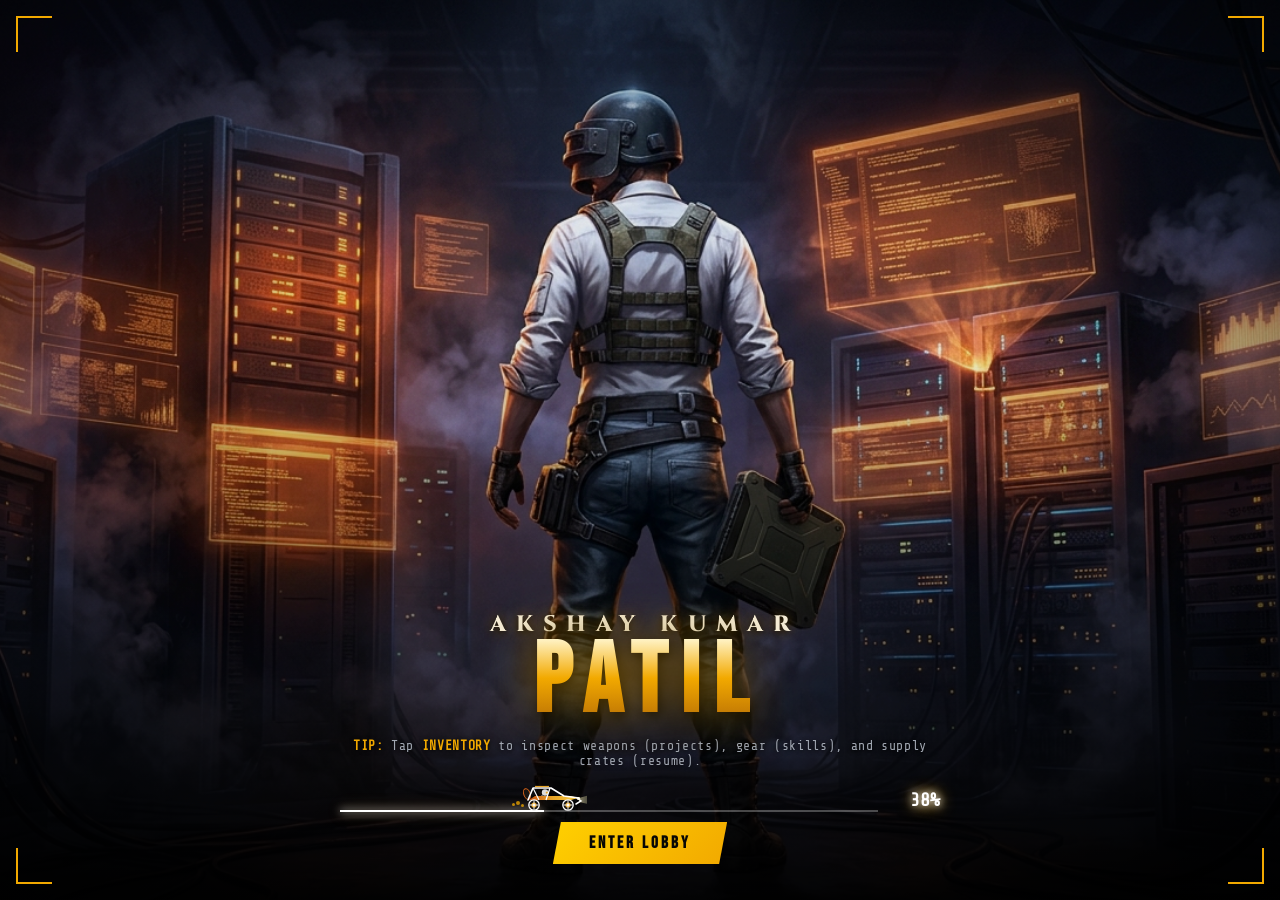
==== commit 0b60824a: "fix(ui): update lobby and loadout markup with clean headers and no audio tags" ====
--- a/templates/index.html
+++ b/templates/index.html
@@ -21,10 +21,6 @@
   <div class="pubg-bg-layer" aria-hidden="true"></div>
   <div class="pubg-vignette-layer" aria-hidden="true"></div>
   <div class="pubg-particles-layer" id="pubg-particles" aria-hidden="true"></div>
-  <audio id="lobby-music" loop preload="metadata">
-    <source src="/static/audio/lobby-theme.ogg" type="audio/ogg" />
-  </audio>
-  <button class="music-enable-btn" id="music-enable-btn" type="button" hidden>▶ ENABLE MUSIC</button>
 
   <!-- ═══════════════════════════════════════════════════════════
        PUBG CINEMATIC LOADING SCREEN
@@ -320,12 +316,15 @@
           <span class="back-text">LOBBY</span>
         </button>
         <div class="inv-title-group">
-          <h2 class="inv-title">CHARACTER LOADOUT &amp; INVENTORY</h2>
-          <span class="inv-subtitle">CUSTOMIZATION BAY // LEVEL 75 OPERATOR GEAR</span>
-        </div>
-        <div class="inv-quick-stats">
-          <span class="stat-pill"><span class="stat-k">CAPACITY</span> 100%</span>
-          <span class="stat-pill"><span class="stat-k">STATUS</span> EQUIPPED</span>
+          <h2 class="inv-title">LOADOUT &amp; INVENTORY</h2>
+        </div>
+        <div class="inv-topbar-right">
+          <div class="inv-quick-stats">
+            <span class="stat-pill"><span class="stat-k">CAPACITY</span> 100%</span>
+          </div>
+          <button class="pubg-hud-btn sfx-btn" id="sfx-toggle-btn-inv" type="button" aria-label="Toggle tactical audio" title="Audio Toggle">
+            <span class="sfx-icon">🔊</span>
+          </button>
         </div>
       </div>
 
@@ -372,7 +371,10 @@
                 <span class="details-category-tag" id="details-category-tag">WEAPONS // PROJECT</span>
                 <span class="details-rarity-pill" id="details-rarity-pill">MYTHIC</span>
               </div>
-              <span class="details-equipped-indicator" id="details-equipped-indicator">EQUIPPED</span>
+              <div class="details-header-right">
+                <span class="details-equipped-indicator" id="details-equipped-indicator">EQUIPPED</span>
+                <button class="details-close-btn" id="details-close-btn" type="button" aria-label="Minimize details panel" title="Minimize details">✕</button>
+              </div>
             </div>
 
             <div class="details-title-block">
--- a/static/css/pubg-theme.css
+++ b/static/css/pubg-theme.css
@@ -45,6 +45,59 @@
   --font-mono:          'Share Tech Mono', monospace;
   --font-cinzel:        'Cinzel', serif;
 }
+
+/* Glass map browser and full-screen interactive game deployment. */
+.lobby-inventory-btn { min-width: 104px; height: 58px; padding: 6px 12px; }
+.lobby-inventory-btn .nav-btn-icon { font-size: 1rem; }
+.mode-select-box { cursor: pointer; font: inherit; text-align: left; }
+.mode-select-box:focus-visible, .map-card:focus-visible, .map-confirm-btn:focus-visible, .back-lobby-btn:focus-visible { outline: 2px solid var(--pubg-amber-bright); outline-offset: 3px; }
+.map-selector-modal, .game-overlay { z-index: 800; }
+.map-selector-card, .game-overlay-card { position: relative; z-index: 2; width: min(900px, calc(100vw - 32px)); border: 1px solid rgba(159, 178, 255, .34); background: linear-gradient(135deg, rgba(14, 25, 57, .93), rgba(38, 20, 72, .82)); box-shadow: 0 28px 80px rgba(0,0,0,.65), inset 0 1px rgba(255,255,255,.12); backdrop-filter: blur(24px) saturate(1.15); -webkit-backdrop-filter: blur(24px) saturate(1.15); }
+.map-selector-card { padding: 24px; }
+.map-selector-heading, .game-overlay-header { display: flex; justify-content: space-between; align-items: flex-start; gap: 16px; }
+.map-selector-heading h3, .game-overlay-header h3 { font-family: var(--font-display); font-size: clamp(1.7rem, 4vw, 2.4rem); color: #fff; letter-spacing: .08em; }
+.map-cancel-btn, .map-confirm-btn, .back-lobby-btn { border: 1px solid rgba(136,176,255,.42); color: var(--pubg-text-cream); background: rgba(5,10,28,.58); font-family: var(--font-display); letter-spacing: .1em; cursor: pointer; }
+.map-cancel-btn { padding: 8px 13px; }
+.map-card-grid { display: grid; grid-template-columns: repeat(2, minmax(0,1fr)); gap: 16px; margin: 22px 0; }
+.map-card { min-height: 230px; display: flex; flex-direction: column; align-items: flex-start; gap: 9px; padding: 19px; color: var(--pubg-text-cream); text-align: left; background: linear-gradient(145deg, rgba(8,18,43,.78), rgba(50,26,88,.52)); border: 1px solid rgba(143,168,255,.26); cursor: pointer; transition: transform .18s ease, border-color .18s ease, box-shadow .18s ease; }
+.map-card:hover { transform: translateY(-3px); border-color: rgba(255,208,0,.58); }
+.map-card.selected { border: 2px solid var(--pubg-amber); box-shadow: 0 0 24px rgba(242,169,0,.26), inset 0 0 28px rgba(242,169,0,.08); }
+.map-card-index, .map-card-mode { font-family: var(--font-mono); font-size: .67rem; color: #a9c9ff; letter-spacing: .1em; }
+.map-card-icon { font-size: 2.3rem; color: var(--pubg-amber); text-shadow: 0 0 16px rgba(242,169,0,.52); }
+.map-card strong { font-family: var(--font-display); font-size: 1.55rem; letter-spacing: .08em; color: #fff; }
+.map-card small { color: var(--pubg-text-dim); line-height: 1.45; font-size: .84rem; }
+.map-card-mode { margin-top: auto; color: var(--pubg-amber-bright); }
+.map-confirm-btn { display: block; margin-left: auto; padding: 11px 23px; background: linear-gradient(135deg, var(--pubg-amber-bright), var(--pubg-amber)); color: #090805; border: none; }
+.game-overlay { background: rgba(4,8,22,.45); }
+.game-overlay-glass { position: absolute; inset: 0; background: radial-gradient(circle at 50% 20%, rgba(100,87,214,.28), transparent 50%), rgba(7,11,31,.55); backdrop-filter: blur(18px); }
+.game-overlay-card { width: min(1280px, calc(100vw - 24px)); height: min(900px, calc(100vh - 24px)); padding: 18px; display: flex; flex-direction: column; overflow: hidden; }
+.game-stage { flex: 1; min-height: 0; overflow: auto; margin-top: 12px; }
+.game-stage .neural-app-container { min-height: 100%; }
+.game-stage .neural-fabric-panel { height: 100%; margin: 0; display: flex; flex-direction: column; }
+.game-stage .neural-fabric-panel #neural-fabric-canvas { flex: 1; height: auto; min-height: 320px; }
+.back-lobby-btn { align-self: flex-end; margin-top: 12px; padding: 9px 14px; }
+.back-lobby-btn:hover, .map-cancel-btn:hover { border-color: var(--pubg-amber); color: var(--pubg-amber-bright); }
+.music-enable-btn {
+  position: fixed;
+  right: 14px;
+  bottom: 88px;
+  z-index: 900;
+  border: 1px solid var(--pubg-border-gold);
+  background: rgba(9, 14, 28, .9);
+  color: var(--pubg-amber-bright);
+  padding: 8px 14px;
+  font-family: var(--font-display);
+  letter-spacing: .08em;
+  cursor: pointer;
+  box-shadow: 0 0 16px rgba(242,169,0,.18);
+  border-radius: 2px;
+  transition: all 180ms ease;
+}
+.music-enable-btn:hover {
+  background: rgba(242,169,0,.16);
+  border-color: var(--pubg-amber-bright);
+}
+
 
 /* ── Global Reset for Game Client ────────────────────────── */
 *, *::before, *::after {
@@ -1581,55 +1634,6 @@
   color: var(--pubg-amber);
 }
 
-@media (max-width: 1024px) {
-  .pubg-inv-body {
-    grid-template-columns: 32% 68%;
-  }
-  .inv-details-panel {
-    width: 240px;
-  }
-  .pubg-category-sidebar {
-    width: 66px;
-  }
-}
-
-@media (max-width: 768px) {
-  .pubg-inv-body {
-    display: flex;
-    flex-direction: column;
-    overflow-y: auto;
-  }
-  .pubg-inv-character-bay {
-    height: 280px;
-    flex-shrink: 0;
-  }
-  .pubg-inv-workspace {
-    flex-direction: column;
-    overflow: visible;
-  }
-  .pubg-category-sidebar {
-    width: 100%;
-    flex-direction: row;
-    overflow-x: auto;
-    border-left: none;
-    border-bottom: 1px solid var(--pubg-border-dim);
-  }
-  .pubg-category-sidebar .cat-tab {
-    flex: 1;
-    min-width: 65px;
-    border-right: 1px solid var(--pubg-border-dim);
-    border-bottom: 3px solid transparent;
-  }
-  .pubg-category-sidebar .cat-tab.active {
-    border-right: 1px solid var(--pubg-border-dim);
-    border-bottom: 3px solid var(--pubg-amber-bright);
-  }
-  .inv-details-panel {
-    width: 100%;
-    border-right: none;
-    border-top: 1px solid var(--pubg-border-dim);
-  }
-}
 
 /* Tactical Crate / Item Slot Card */
 .pubg-item-card {
@@ -2440,67 +2444,568 @@
   .neural-fabric-panel { margin: 0 18px 18px; }
 }
 
-@media (max-width: 768px) {
+/* ═══════════════════════════════════════════════════════════
+   PUBG MOBILE PORTFOLIO COMPREHENSIVE RESPONSIVE SYSTEM
+   Dynamic auto-scaling across all mobile screen sizes (320px - 1024px)
+   ═══════════════════════════════════════════════════════════ */
+
+:root {
+  --pubg-hud-height: 60px;
+  --pubg-bottom-bar-height: 74px;
+}
+
+/* When in inventory, hide the lobby's top HUD so it never collides with the inventory header */
+.in-inventory #pubg-top-hud,
+#pubg-app-shell:has(#screen-inventory.active) #pubg-top-hud {
+  display: none !important;
+}
+
+#screen-inventory {
+  position: absolute;
+  inset: 0;
+  padding-top: 0;
+  height: 100vh;
+  height: 100dvh;
+  display: none;
+  flex-direction: column;
+  overflow: hidden;
+  background: rgba(5, 7, 10, 0.95);
+  z-index: 40;
+}
+#screen-inventory.active {
+  display: flex !important;
+}
+
+.inv-topbar-right {
+  display: flex;
+  align-items: center;
+  gap: 8px;
+}
+
+.details-close-btn {
+  display: none;
+  background: rgba(255, 255, 255, 0.08);
+  border: 1px solid var(--pubg-border-dim);
+  color: var(--pubg-text-cream);
+  font-family: var(--font-mono);
+  font-size: 0.85rem;
+  width: 28px;
+  height: 28px;
+  border-radius: 2px;
+  cursor: pointer;
+  align-items: center;
+  justify-content: center;
+  transition: all 140ms ease;
+}
+.details-close-btn:hover {
+  background: #c0392b;
+  border-color: #e74c3c;
+  color: #fff;
+}
+
+@media (max-width: 1024px) {
+  :root {
+    --pubg-hud-height: 54px;
+    --pubg-bottom-bar-height: 72px;
+  }
+  .pubg-inv-body {
+    grid-template-columns: 30% 70%;
+  }
+  .pubg-lobby-squad {
+    width: 180px;
+    max-height: 240px;
+  }
+  .neural-app-container {
+    grid-template-columns: 1fr;
+  }
+  .neural-fabric-panel { margin: 0 16px 16px; }
+}
+
+@media (max-width: 860px) {
+  /* ── 1. Top HUD Optimization: Guaranteed ZERO overlap on any mobile screen ─ */
   #pubg-top-hud {
-    padding: 0 12px;
-    height: 56px;
-  }
-  .pubg-top-resources .resource-pill:nth-child(n+3) {
-    display: none;
+    height: var(--pubg-hud-height);
+    padding: 0 10px;
+    display: flex;
+    align-items: center;
+    justify-content: space-between;
+    background: rgba(6, 8, 11, 0.97);
+    border-bottom: 1px solid rgba(242, 169, 0, 0.22);
+    z-index: 120;
+    width: 100%;
+    box-sizing: border-box;
+  }
+  .pubg-player-card {
+    gap: 8px;
+    min-width: 0;
+    flex: 1;
+    display: flex;
+    align-items: center;
+    overflow: hidden;
+  }
+  .player-avatar-wrap {
+    width: 36px;
+    height: 36px;
+    flex: 0 0 36px;
+  }
+  .player-name {
+    font-size: clamp(0.85rem, 3.2vw, 1.05rem);
+    max-width: clamp(100px, 36vw, 160px);
+    overflow: hidden;
+    text-overflow: ellipsis;
+    white-space: nowrap;
+  }
+  .player-status-tag {
+    font-size: 0.58rem;
+    padding: 1px 6px;
   }
   .player-sub-line {
-    display: none;
-  }
-
+    display: none !important; /* Prevents multi-line collisions on mobile */
+  }
+  .pubg-top-resources {
+    gap: 6px;
+    flex-shrink: 0;
+    display: flex;
+    align-items: center;
+  }
+  /* On mobile screens, hide bulky text pills so they NEVER collide with the player name */
+  .pubg-top-resources .resource-pill {
+    display: none !important;
+  }
+  .pubg-hud-btn.sfx-btn {
+    min-width: 36px;
+    min-height: 36px;
+    width: 36px;
+    height: 36px;
+    padding: 0;
+    display: flex;
+    align-items: center;
+    justify-content: center;
+    font-size: 1.05rem;
+  }
+
+  /* ── 2. Screen A: Lobby Dynamic Adjustments ─────────────── */
+  #screen-lobby {
+    padding-bottom: var(--pubg-bottom-bar-height);
+  }
   .pubg-lobby-squad {
-    display: none;
+    display: none; /* Clean presentation: does not cover character on mobile */
   }
   .lobby-chat-ticker {
     display: none;
   }
-
+  .pubg-lobby-character-bay {
+    padding-bottom: 74px;
+    height: 100%;
+    display: flex;
+    align-items: flex-end;
+    justify-content: center;
+    pointer-events: none;
+  }
+  .lobby-stage {
+    width: 100%;
+    max-width: 100%;
+    height: calc(100dvh - 130px);
+    max-height: 580px;
+    display: flex;
+    flex-direction: column;
+    align-items: center;
+    justify-content: flex-end;
+    position: relative;
+    pointer-events: auto;
+  }
+  .pedestal-wrap {
+    width: min(320px, 80vw);
+    height: min(320px, 80vw);
+    bottom: 0;
+  }
+  .soldier-rotator {
+    height: 88%;
+    max-height: 480px;
+    display: flex;
+    align-items: flex-end;
+    justify-content: center;
+  }
+  .pubg-character-img {
+    height: 100%;
+    max-height: 52dvh;
+    width: auto;
+    max-width: 82vw;
+    object-fit: contain;
+  }
+  .operator-tag-badge {
+    position: absolute;
+    bottom: 84px;
+    padding: 3px 14px;
+    background: rgba(9, 11, 14, 0.92);
+    border: 1px solid var(--pubg-border-gold);
+    clip-path: polygon(6px 0%, 100% 0%, calc(100% - 6px) 100%, 0% 100%);
+    box-shadow: 0 4px 16px rgba(0, 0, 0, 0.8);
+    pointer-events: none;
+    z-index: 10;
+  }
+  .op-id {
+    font-size: clamp(0.78rem, 3.2vw, 0.98rem);
+    letter-spacing: 0.08em;
+  }
+  .op-spec {
+    font-size: clamp(0.55rem, 2.2vw, 0.65rem);
+    letter-spacing: 0.04em;
+  }
+
+  /* ── 3. Lobby Bottom Command Bar ──────────────────────── */
   .pubg-lobby-bottom-bar {
-    height: 74px;
-    padding: 0 12px 6px 12px;
+    position: fixed;
+    bottom: 0;
+    left: 0;
+    right: 0;
+    height: auto;
+    min-height: var(--pubg-bottom-bar-height);
+    padding: 6px 10px calc(6px + env(safe-area-inset-bottom, 0px)) 10px;
+    background: linear-gradient(180deg, rgba(8, 10, 14, 0.3) 0%, rgba(6, 8, 11, 0.97) 35%, rgba(4, 5, 7, 0.99) 100%);
+    border-top: 1px solid rgba(242, 169, 0, 0.22);
+    display: flex;
+    align-items: center;
     justify-content: space-between;
+    gap: 6px;
+    z-index: 90;
+  }
+  .lobby-center-nav {
+    display: flex;
+    align-items: center;
+    gap: 4px;
+    flex: 1;
+    min-width: 0;
+    justify-content: flex-start;
+    overflow-x: auto;
+    scrollbar-width: none;
+    -webkit-overflow-scrolling: touch;
+  }
+  .lobby-center-nav::-webkit-scrollbar {
+    display: none;
   }
   .pubg-nav-btn {
-    min-width: 62px;
-    padding: 4px 8px;
+    flex: 1;
+    min-width: 54px;
+    max-width: 76px;
+    height: 48px;
+    padding: 4px;
+    display: flex;
+    flex-direction: column;
+    align-items: center;
+    justify-content: center;
+    gap: 1px;
+    border: 1px solid var(--pubg-border-dim);
+    background: rgba(18, 22, 28, 0.85);
+    border-radius: 2px;
+    flex-shrink: 0;
+  }
+  .nav-btn-icon {
+    font-size: 1.15rem;
+    line-height: 1;
   }
   .nav-btn-title {
-    font-size: 0.82rem;
+    font-family: var(--font-display);
+    font-size: 0.68rem;
+    letter-spacing: 0.04em;
+    color: #fff;
+    white-space: nowrap;
   }
   .nav-btn-sub {
     display: none;
   }
-
+  .pubg-matchmaking-module {
+    display: flex;
+    align-items: center;
+    gap: 6px;
+    flex-shrink: 0;
+  }
   .mode-select-box {
     display: none;
   }
+  .lobby-inventory-btn {
+    min-width: 60px;
+    height: 48px;
+  }
   .pubg-start-btn {
-    min-width: 120px;
+    min-width: 105px;
     height: 48px;
-    padding: 6px 18px;
+    padding: 4px 12px;
+    display: flex;
+    flex-direction: column;
+    align-items: center;
+    justify-content: center;
+    background: linear-gradient(180deg, #f7b500 0%, #d48b00 100%);
+    border: 1px solid #ffcc00;
+    box-shadow: 0 0 16px rgba(242, 169, 0, 0.45);
+    clip-path: polygon(8px 0%, 100% 0%, calc(100% - 8px) 100%, 0% 100%);
+    cursor: pointer;
   }
   .start-btn-text {
-    font-size: 1.45rem;
-  }
-
-  /* Inventory Mobile Stack */
+    font-family: var(--font-display);
+    font-size: 1.35rem;
+    color: #080808;
+    font-weight: 900;
+    line-height: 1;
+    letter-spacing: 0.05em;
+  }
+  .start-btn-sub {
+    font-family: var(--font-mono);
+    font-size: 0.55rem;
+    color: #221c03;
+    font-weight: 700;
+    letter-spacing: 0.06em;
+    line-height: 1;
+  }
+  .music-enable-btn {
+    bottom: 84px;
+    right: 10px;
+    padding: 6px 12px;
+    font-size: 0.78rem;
+  }
+
+  /* ── 4. Screen B: Inventory Mobile Redesign ───────────────── */
+  .pubg-inv-topbar {
+    height: 48px;
+    padding: 0 10px;
+    display: flex;
+    align-items: center;
+    justify-content: space-between;
+    background: rgba(12, 16, 21, 0.98);
+    border-bottom: 1px solid var(--pubg-border-dim);
+    flex-shrink: 0;
+    z-index: 30;
+  }
+  .pubg-back-btn {
+    padding: 5px 12px;
+    gap: 5px;
+    flex-shrink: 0;
+  }
+  .back-arrow { font-size: 0.95rem; }
+  .back-text { font-size: 0.95rem; }
+  .inv-title-group {
+    flex: 1;
+    min-width: 0;
+    text-align: center;
+    padding: 0 4px;
+  }
+  .inv-title {
+    font-size: clamp(0.88rem, 3.2vw, 1.15rem);
+    white-space: nowrap;
+    overflow: hidden;
+    text-overflow: ellipsis;
+  }
+  .inv-subtitle {
+    display: none; /* No overlap with top HUD */
+  }
+  .inv-quick-stats {
+    flex-shrink: 0;
+  }
+  .stat-pill {
+    padding: 3px 6px;
+    font-size: 0.65rem;
+  }
+
   .pubg-inv-body {
+    flex: 1;
+    min-height: 0;
+    display: flex;
+    flex-direction: column;
+    overflow-y: auto;
+    -webkit-overflow-scrolling: touch;
+    height: auto;
+    position: relative;
+    padding-bottom: 24px;
+  }
+  .pubg-inv-character-bay {
+    display: none; /* Maximizes space for viewing weapons, projects, and skills */
+  }
+  .pubg-inv-workspace {
+    flex: 1;
+    display: flex;
+    flex-direction: column;
+    overflow: visible;
+    min-height: 0;
+  }
+
+  /* Category tabs re-ordered to top of inventory */
+  .pubg-category-sidebar {
+    order: 1;
+    width: 100%;
+    height: auto;
+    display: flex;
+    flex-direction: row;
+    overflow-x: auto;
+    -webkit-overflow-scrolling: touch;
+    padding: 7px 10px;
+    gap: 6px;
+    background: rgba(10, 13, 17, 0.98);
+    border-left: none;
+    border-bottom: 1px solid var(--pubg-border-dim);
+    scrollbar-width: none;
+    position: sticky;
+    top: 0;
+    z-index: 25;
+  }
+  .pubg-category-sidebar::-webkit-scrollbar {
+    display: none;
+  }
+  .pubg-category-sidebar .cat-tab {
+    flex: 0 0 auto;
+    min-width: 68px;
+    padding: 6px 10px;
+    border: 1px solid var(--pubg-border-dim);
+    border-radius: 2px;
+    text-align: center;
+  }
+  .pubg-category-sidebar .cat-icon {
+    font-size: 1.1rem;
+  }
+  .pubg-category-sidebar .cat-label {
+    font-size: 0.68rem;
+    letter-spacing: 0.04em;
+  }
+  .pubg-category-sidebar .cat-sub {
+    display: none;
+  }
+  .pubg-category-sidebar .cat-tab.active {
+    background: rgba(242, 169, 0, 0.2);
+    border-color: var(--pubg-amber);
+    color: #fff;
+    box-shadow: 0 0 10px rgba(242, 169, 0, 0.25);
+  }
+
+  /* Item Grid Container */
+  .inv-grid-container {
+    order: 2;
+    flex: 1;
+    padding: 10px;
+    overflow: visible;
+  }
+  .category-banner {
+    display: flex;
+    justify-content: space-between;
+    align-items: center;
+    margin-bottom: 8px;
+    padding: 0 2px;
+  }
+  .cat-banner-title {
+    font-size: 0.82rem;
+    letter-spacing: 0.06em;
+  }
+  .cat-banner-count {
+    font-size: 0.7rem;
+  }
+  .pubg-item-grid {
+    display: grid;
+    grid-template-columns: repeat(2, minmax(0, 1fr));
+    gap: 8px;
+    grid-auto-rows: 126px;
+    padding: 0;
+  }
+  .pubg-item-card {
+    height: 126px;
+    padding: 6px;
+  }
+  .item-icon-center {
+    font-size: 1.7rem;
+  }
+  .item-card-name {
+    font-size: 0.82rem;
+  }
+  .item-card-sub {
+    font-size: 0.62rem;
+  }
+
+  /* Item Details Inspection Panel */
+  .inv-details-panel {
+    order: 3;
+    width: 100%;
+    border: 1px solid var(--pubg-border-gold);
+    background: rgba(14, 18, 24, 0.96);
+    backdrop-filter: blur(14px);
+    margin-top: 10px;
+    margin-bottom: 20px;
+    border-radius: 3px;
+    box-shadow: 0 4px 24px rgba(0, 0, 0, 0.85);
+  }
+  .details-close-btn {
+    display: inline-flex;
+  }
+  .inv-details-panel.minimized {
+    display: none !important;
+  }
+  .details-content-scroll {
+    max-height: 220px;
+    overflow-y: auto;
+    -webkit-overflow-scrolling: touch;
+  }
+  .details-panel-footer {
+    display: flex;
+    flex-direction: column;
+    gap: 6px;
+    padding: 10px;
+    background: rgba(10, 13, 17, 0.98);
+    border-top: 1px solid var(--pubg-border-dim);
+    position: sticky;
+    bottom: 0;
+  }
+  .details-action-btn {
+    width: 100%;
+    height: 38px;
+    font-size: 0.84rem;
+    display: flex;
+    align-items: center;
+    justify-content: center;
+  }
+
+  /* ── 5. Modals & Live Overlays Responsive Design ────────── */
+  .pubg-modal {
+    padding: 8px;
+  }
+  .modal-card {
+    width: min(96vw, 920px);
+    max-height: 90dvh;
+  }
+  .modal-toolbar {
+    padding: 10px 14px;
+  }
+  .modal-toolbar h3 {
+    font-size: 1.15rem;
+  }
+  .career-modal-content {
+    padding: 12px;
+    gap: 10px;
+  }
+  .career-card-item {
+    flex-direction: column;
+    gap: 8px;
+  }
+  .career-img-thumb {
+    width: 100%;
+    height: 110px;
+  }
+  .comms-modal-content {
+    padding: 12px;
+    gap: 12px;
+  }
+  .comms-strip {
     grid-template-columns: 1fr;
-  }
-  .pubg-inv-character-bay {
-    display: none; /* Keep screen clean and focus on inventory on small mobile screens */
-  }
-  .detail-body {
-    grid-template-columns: 1fr;
-  }
-
-  .pubg-item-grid {
-    grid-template-columns: repeat(2, 1fr);
-  }
-  .fabric-header { align-items: flex-start; flex-direction: column; }
-  #neural-fabric-canvas { height: 122px; }
-}
+    gap: 8px;
+  }
+  .game-overlay-card {
+    width: 100vw;
+    height: 100dvh;
+    padding: 10px;
+    border: none;
+    border-radius: 0;
+  }
+  .fabric-header {
+    align-items: flex-start;
+    flex-direction: column;
+  }
+  #neural-fabric-canvas {
+    height: 160px;
+  }
+}
+
